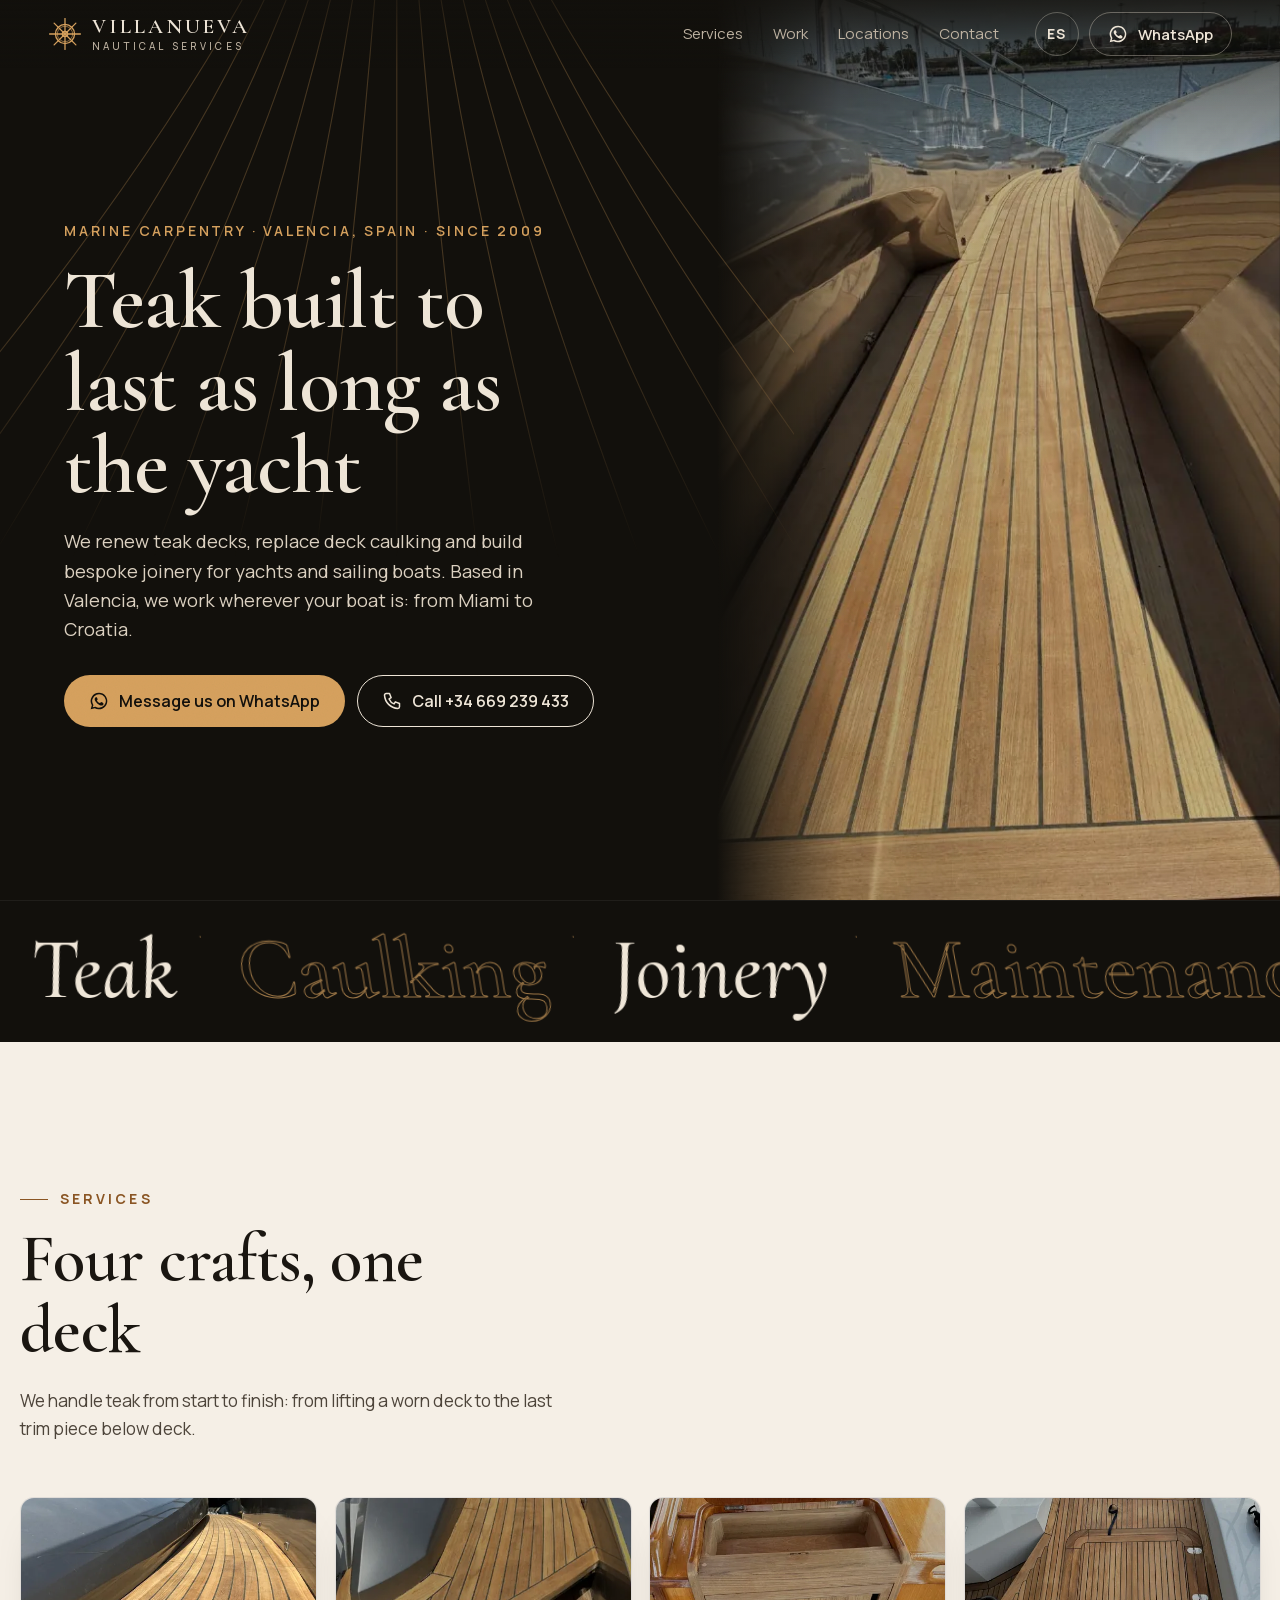
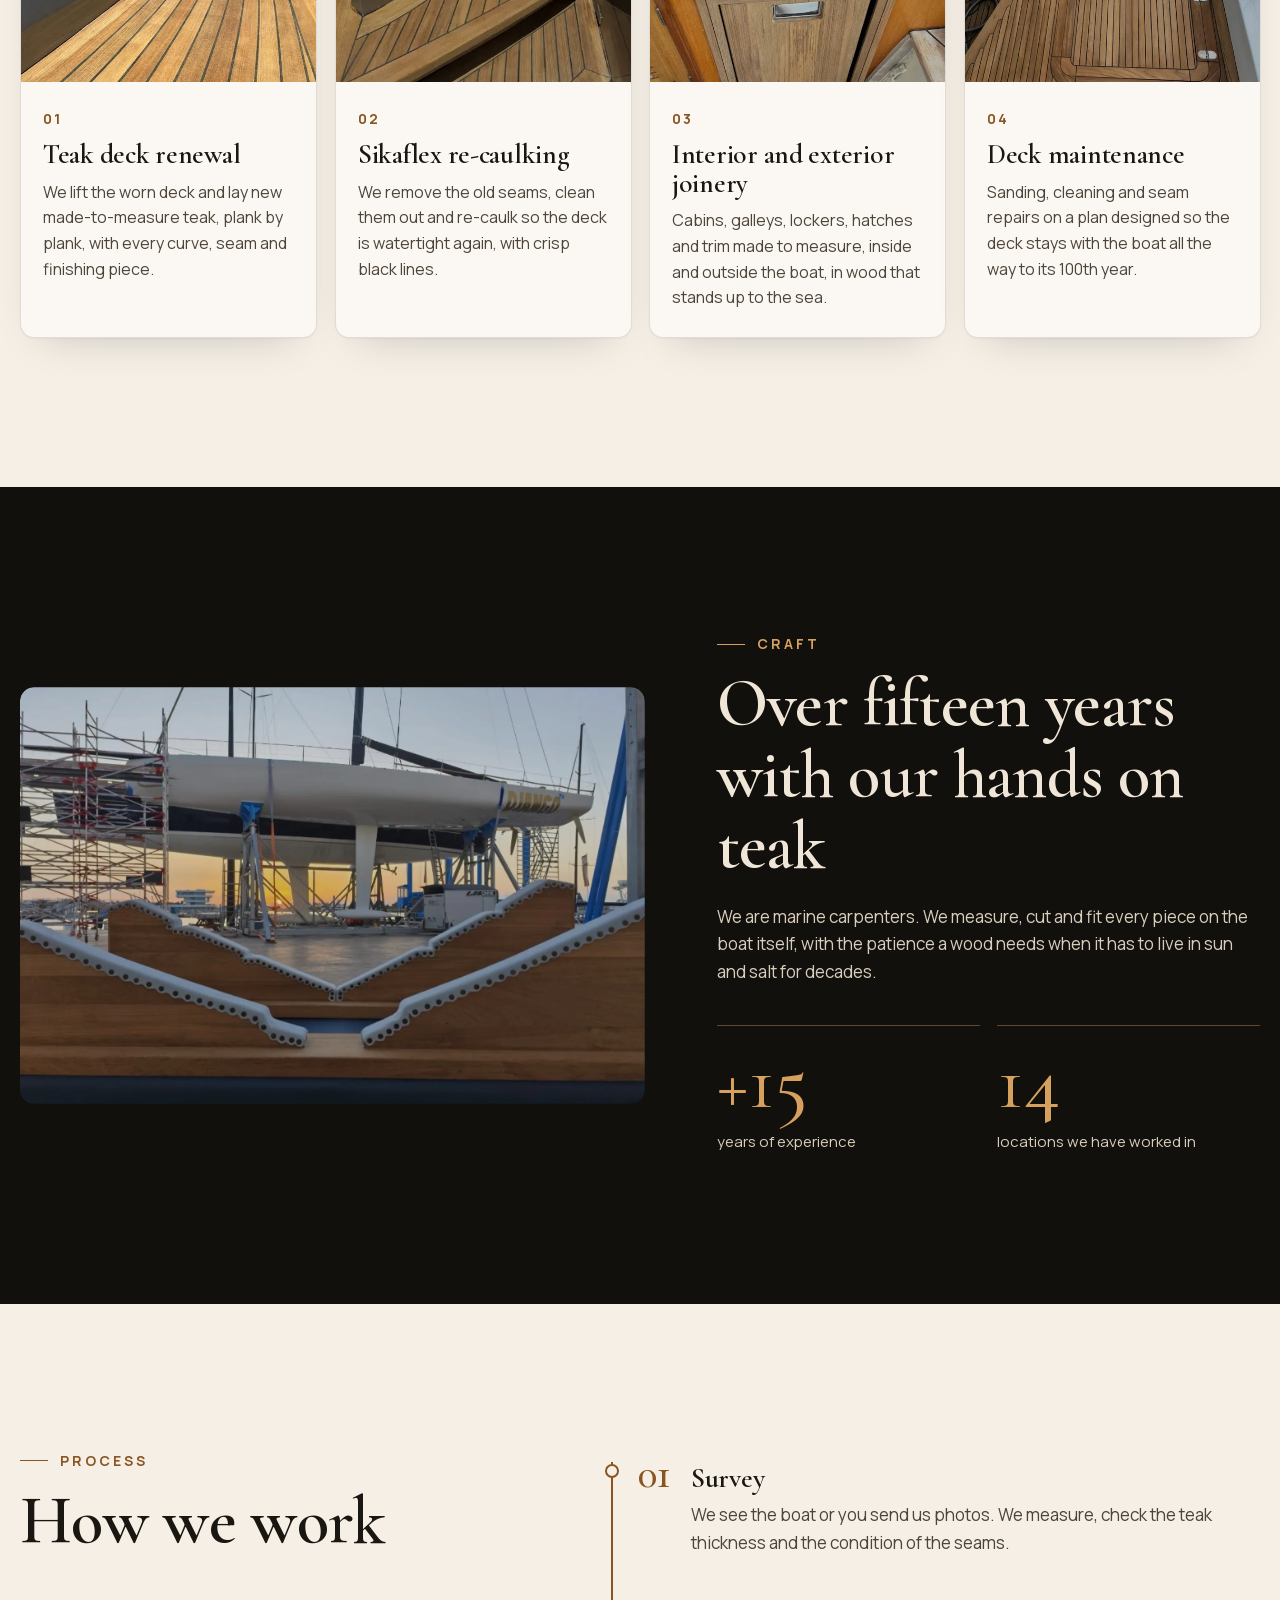
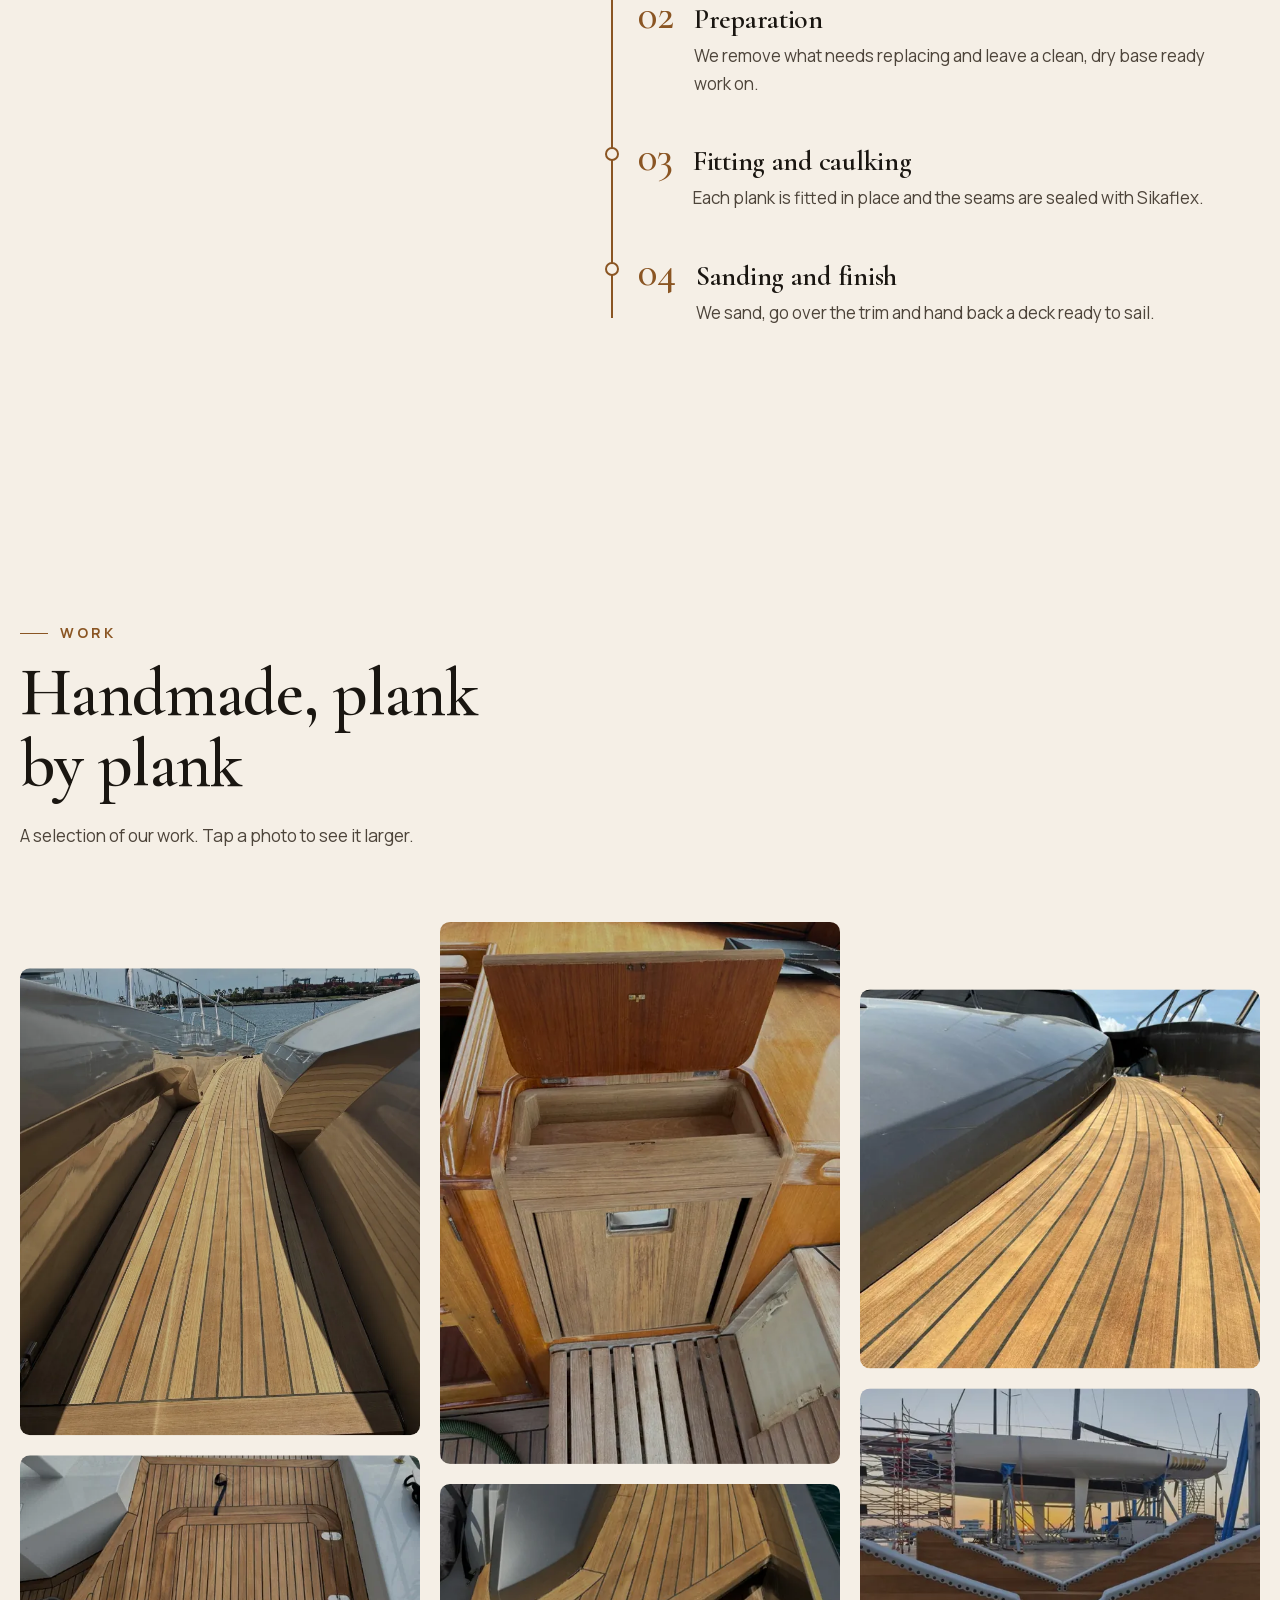
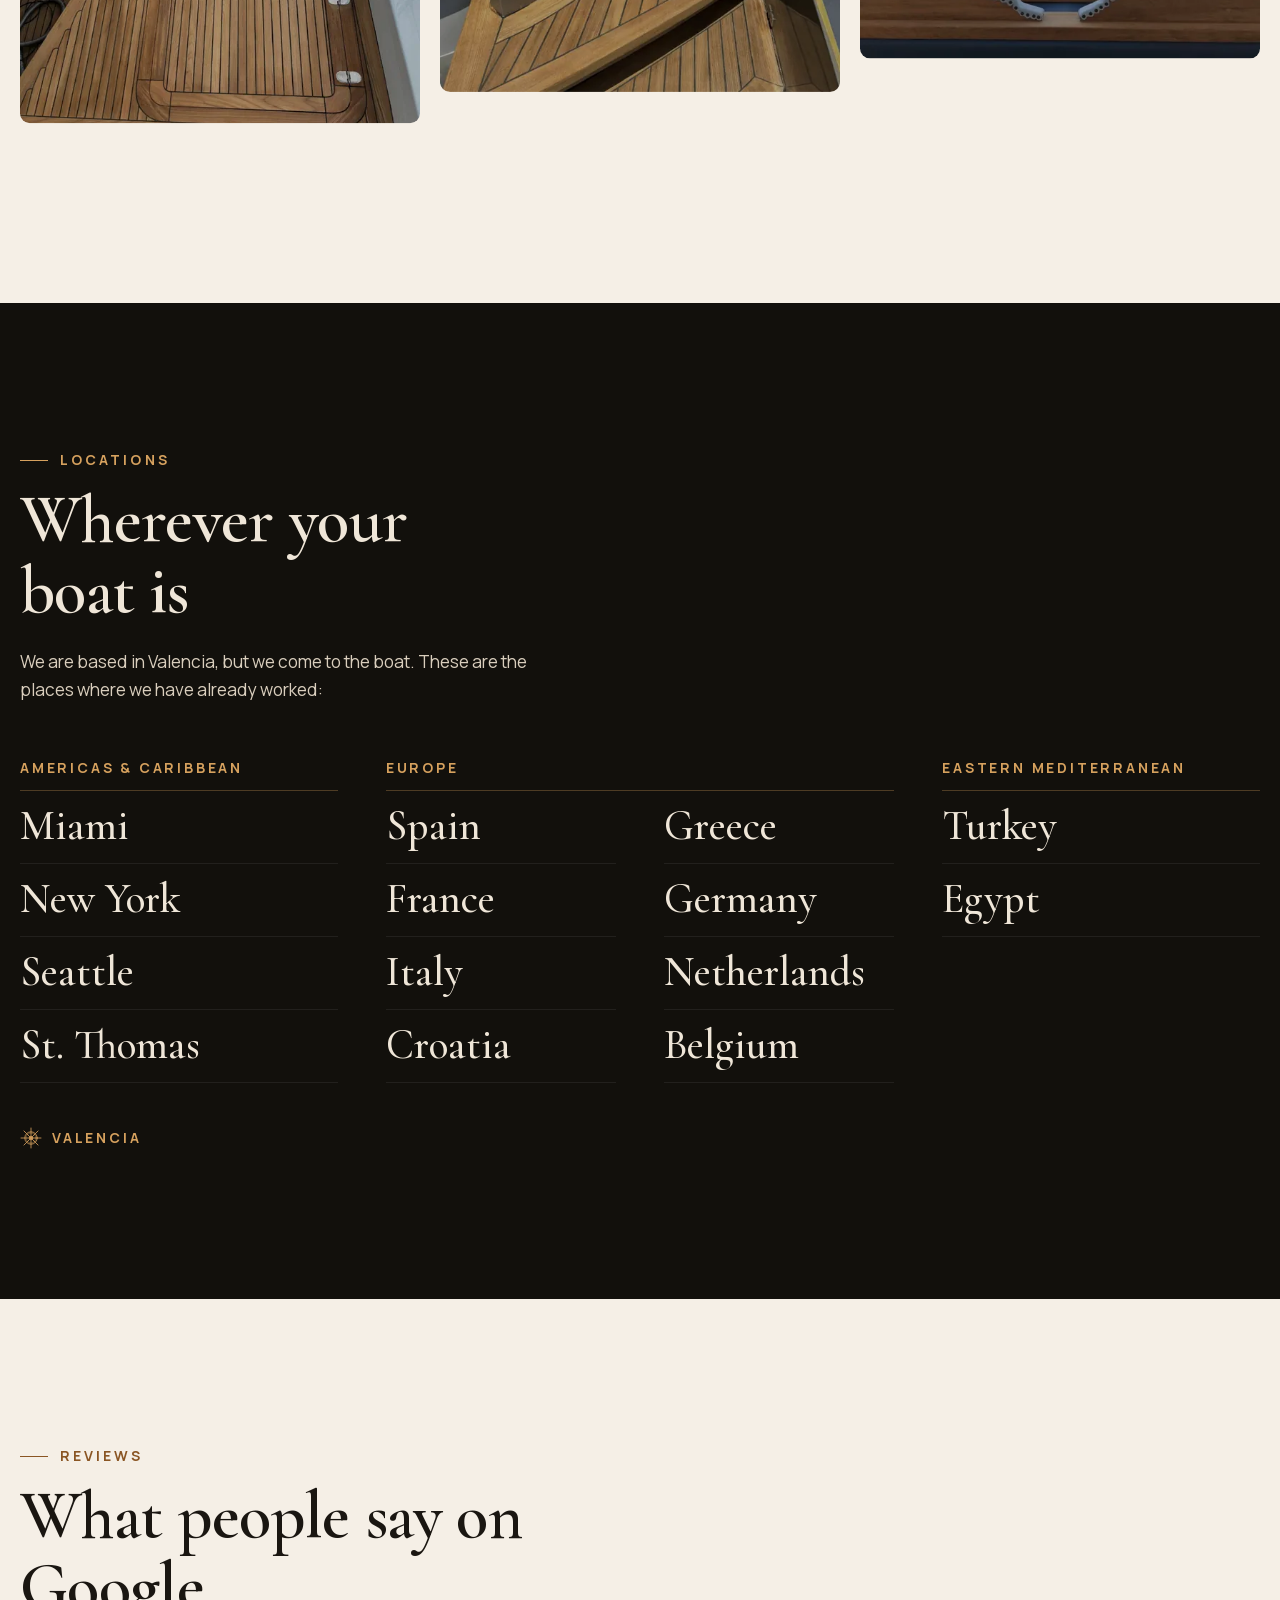
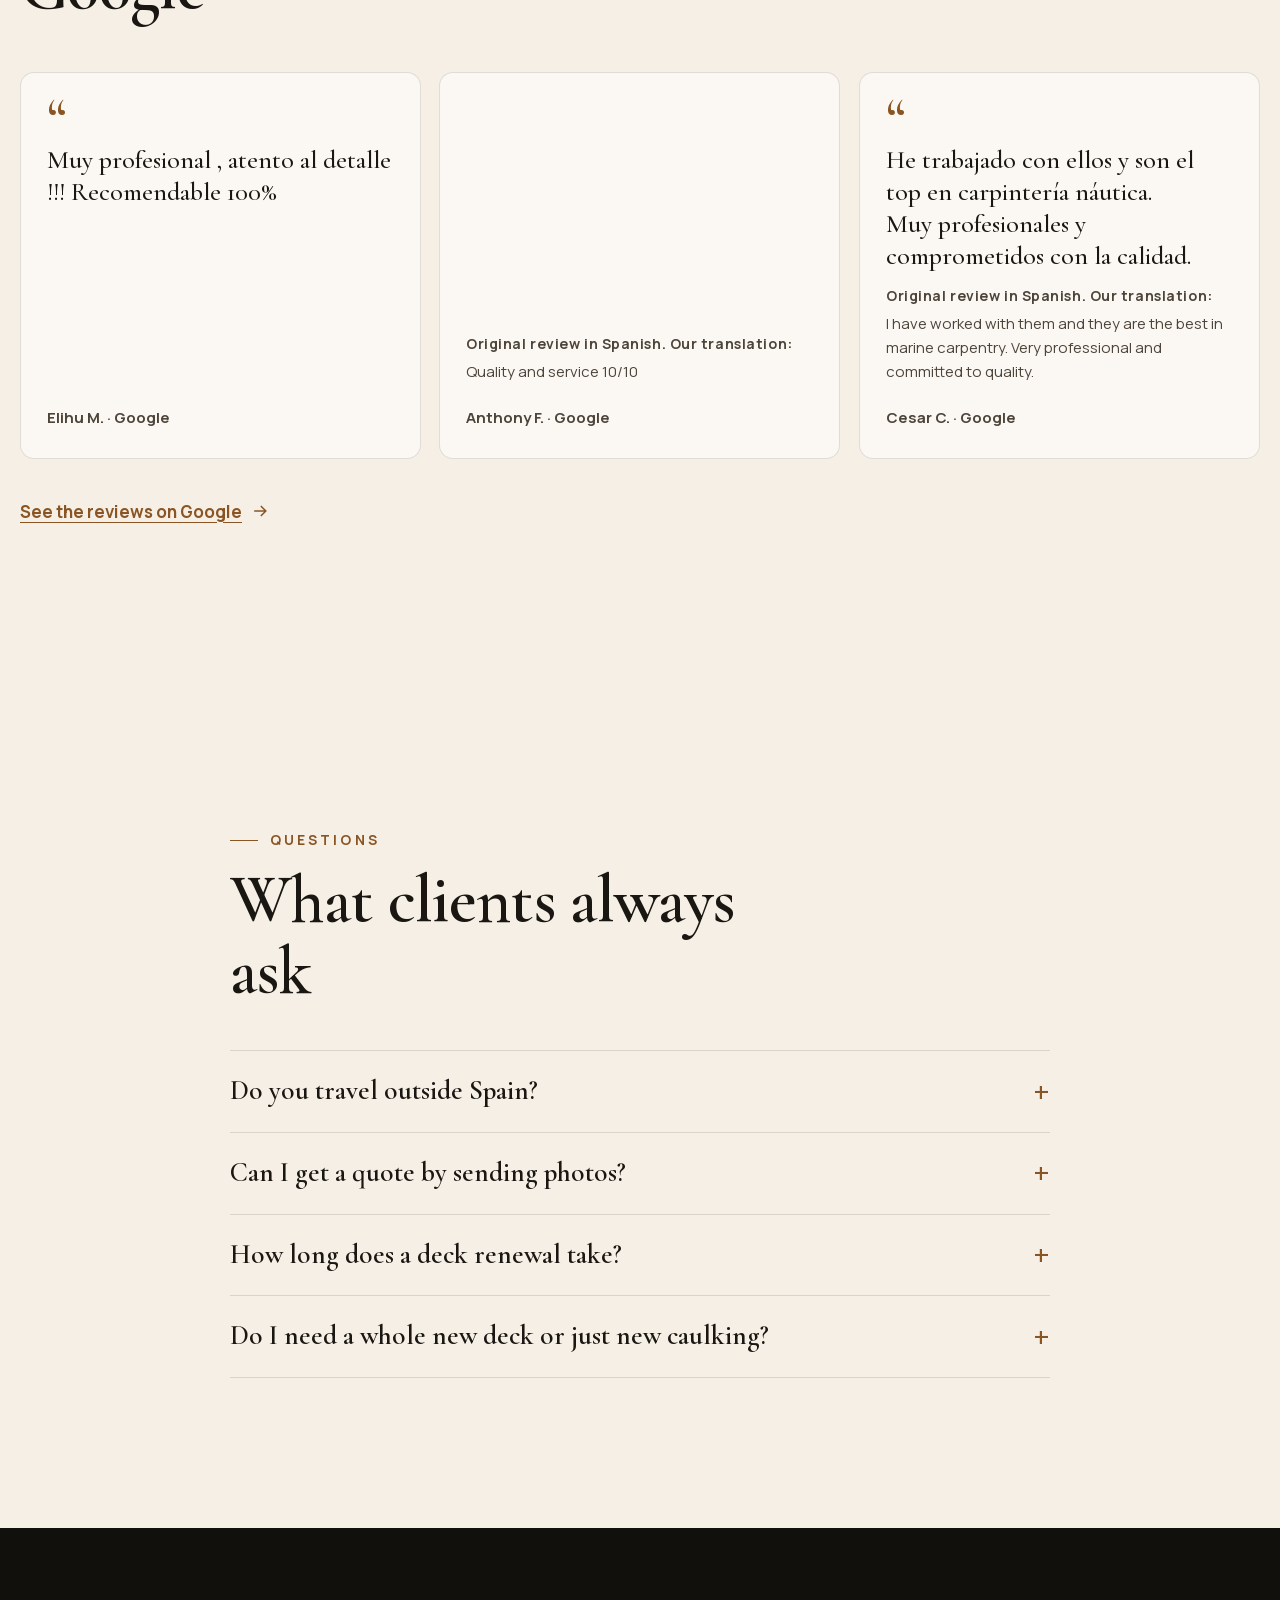
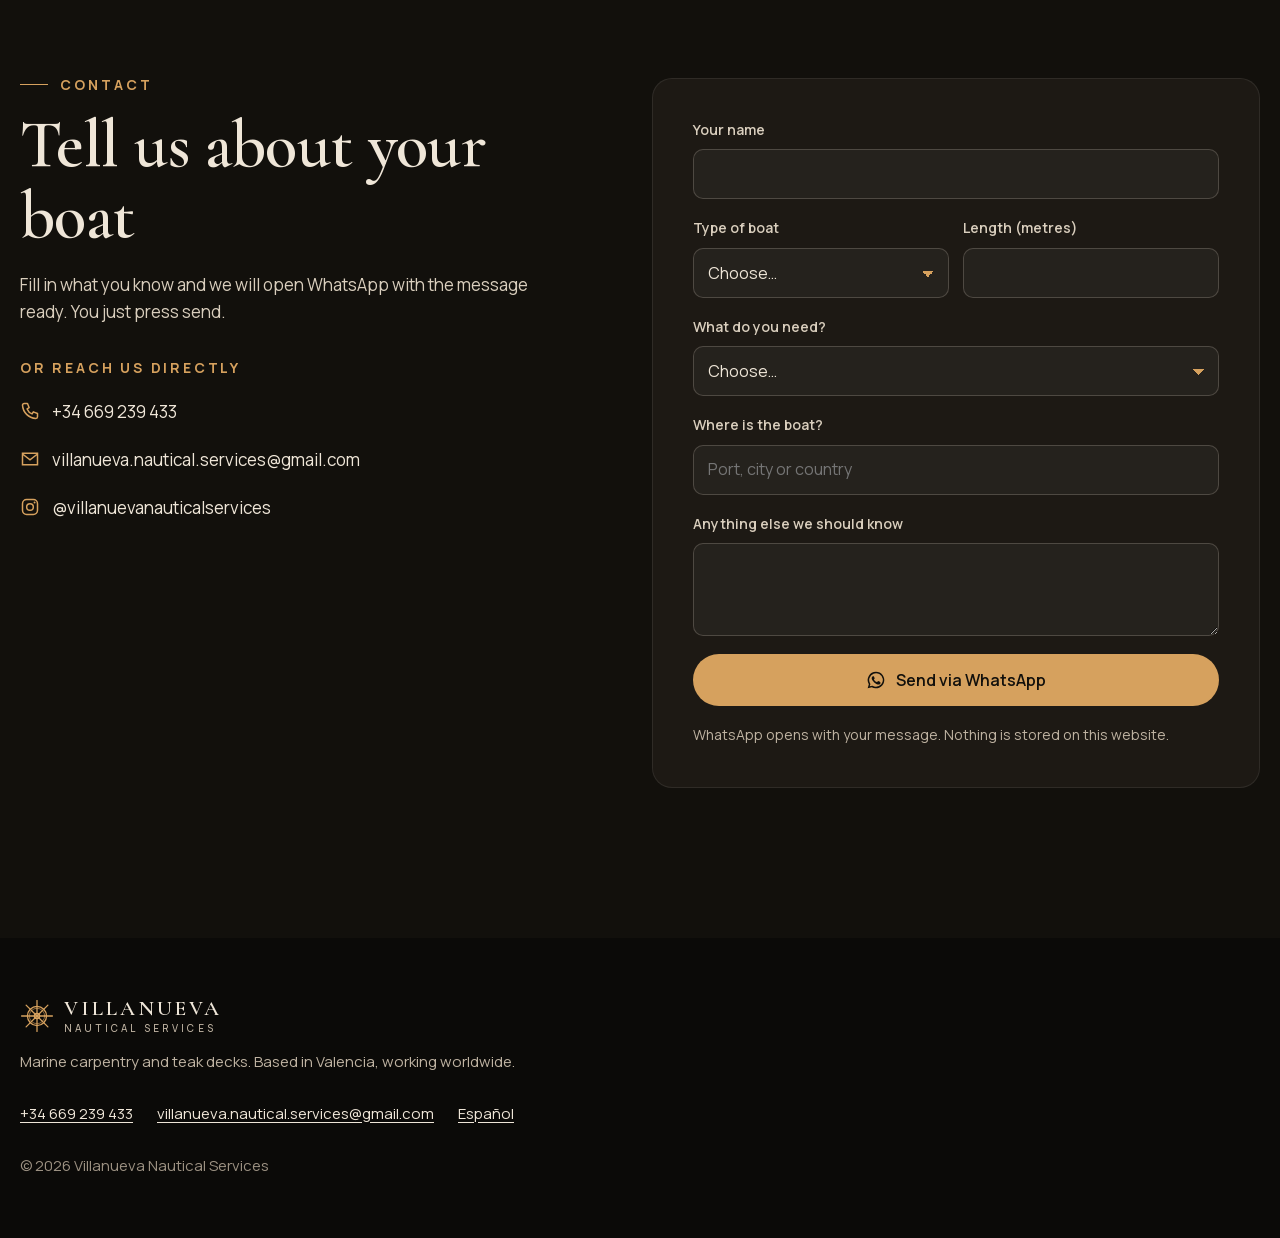
==== en/index.html @ 4fed46a7 "Web de Villanueva Nautical Services (ES/EN) Co-Authored-By: Claude Opus 5.5 <noreply@anthropic.com>" ====
<!doctype html>
<html lang="en">
<head>
<meta charset="utf-8">
<meta name="viewport" content="width=device-width, initial-scale=1">
<title>Villanueva Nautical Services · Teak decks and marine carpentry</title>
<meta name="description" content="Teak deck renewal, re-caulking and bespoke marine joinery. Based in Valencia, Spain, working wherever your yacht is.">
<meta name="theme-color" content="#12100c">
<link rel="canonical" href="https://nuriars2404-ops.github.io/villanueva-nautical/en/">
<link rel="alternate" hreflang="es" href="https://nuriars2404-ops.github.io/villanueva-nautical/es/">
<link rel="alternate" hreflang="en" href="https://nuriars2404-ops.github.io/villanueva-nautical/en/">
<link rel="alternate" hreflang="x-default" href="https://nuriars2404-ops.github.io/villanueva-nautical/">
<meta property="og:type" content="website">
<meta property="og:site_name" content="Villanueva Nautical Services">
<meta property="og:title" content="Villanueva Nautical Services · Teak decks and marine carpentry">
<meta property="og:description" content="Teak deck renewal, re-caulking and bespoke marine joinery. Based in Valencia, Spain, working wherever your yacht is.">
<meta property="og:url" content="https://nuriars2404-ops.github.io/villanueva-nautical/en/">
<meta property="og:locale" content="en_GB">
<meta property="og:image" content="https://nuriars2404-ops.github.io/villanueva-nautical/img/compartir.jpg">
<meta property="og:image:width" content="1200">
<meta property="og:image:height" content="630">
<meta property="og:image:alt" content="Made-to-measure wooden cradles for a racing yacht in a boatyard at sunset">
<meta name="twitter:card" content="summary_large_image">
<link rel="icon" href="../assets/favicon.svg" type="image/svg+xml">
<link rel="preload" href="../assets/fonts/Cormorant.woff2" as="font" type="font/woff2" crossorigin>
<link rel="preload" as="image" href="../img/proa-teca-560.webp" imagesrcset="../img/proa-teca-560.webp 560w, ../img/proa-teca-787.webp 787w" imagesizes="(min-width: 900px) 44vw, 100vw" fetchpriority="high">
<link rel="stylesheet" href="../assets/fonts.css?v=1">
<link rel="stylesheet" href="../assets/movimiento.css?v=1">
<link rel="stylesheet" href="../assets/site.css?v=1">
<script>document.documentElement.classList.add('js')</script>
<script type="application/ld+json">{"@context":"https://schema.org","@type":"LocalBusiness","name":"Villanueva Nautical Services","description":"Teak deck renewal, re-caulking and bespoke marine joinery. Based in Valencia, Spain, working wherever your yacht is.","url":"https://nuriars2404-ops.github.io/villanueva-nautical/en/","image":"https://nuriars2404-ops.github.io/villanueva-nautical/img/compartir.jpg","logo":"https://nuriars2404-ops.github.io/villanueva-nautical/img/logo.png","telephone":"+34669239433","email":"villanueva.nautical.services@gmail.com","foundingDate":"2009","address":{"@type":"PostalAddress","addressLocality":"Valencia","addressCountry":"ES"},"areaServed":["Miami","New York","Seattle","St. Thomas","Spain","France","Italy","Croatia","Greece","Germany","Netherlands","Belgium","Turkey","Egypt"],"sameAs":["https://www.instagram.com/villanuevanauticalservices/"]}</script>
</head>
<body>
<a class="saltar" href="#servicios">Services</a>
<header class="barra">
  <a href="#inicio" class="barra-marca" aria-label="Villanueva Nautical Services"><span class="marca"><svg class="timon" viewBox="0 0 64 64" aria-hidden="true"><g fill="none" stroke="currentColor" stroke-width="2.4" stroke-linecap="round"><circle cx="32" cy="32" r="18"/><circle cx="32" cy="32" r="14.5" stroke-width="1.2"/><line x1="32" y1="32" x2="61.0" y2="32.0"/><line x1="32" y1="32" x2="32.0" y2="61.0"/><line x1="32" y1="32" x2="3.0" y2="32.0"/><line x1="32" y1="32" x2="32.0" y2="3.0"/><line x1="32" y1="32" x2="52.5" y2="52.5"/><line x1="32" y1="32" x2="11.5" y2="52.5"/><line x1="32" y1="32" x2="52.5" y2="11.5"/><line x1="32" y1="32" x2="11.5" y2="11.5"/><circle cx="32" cy="32" r="5"/></g></svg><span class="marca-txt"><span class="m1">Villanueva</span><span class="m2">Nautical Services</span></span></span></a>
  <nav class="barra-nav" aria-label="Menu"><a href="#servicios">Services</a><a href="#trabajos">Work</a><a href="#destinos">Locations</a><a href="#contacto">Contact</a></nav>
  <div class="barra-acc">
    <a class="idioma" href="../es/" hreflang="es" lang="es" aria-label="Español">ES</a>
    <a class="btn btn-principal btn-barra" href="https://wa.me/34669239433?text=Hello%2C%20I%27m%20writing%20from%20the%20Villanueva%20Nautical%20Services%20website.%20I%27d%20like%20some%20information%20about%20" target="_blank" rel="noopener"><svg class="ico" viewBox="0 0 24 24" aria-hidden="true"><path fill="currentColor" d="M12 2a10 10 0 0 0-8.6 15.1L2 22l5-1.3A10 10 0 1 0 12 2Zm0 18.2a8.2 8.2 0 0 1-4.2-1.2l-.3-.2-3 .8.8-2.9-.2-.3A8.2 8.2 0 1 1 12 20.2Zm4.5-6.1c-.2-.1-1.5-.7-1.7-.8-.2-.1-.4-.1-.6.1l-.8 1c-.1.2-.3.2-.5.1a6.7 6.7 0 0 1-3.3-2.9c-.3-.4.2-.4.7-1.4.1-.2 0-.3 0-.5l-.8-1.8c-.2-.5-.4-.4-.6-.4h-.5a1 1 0 0 0-.7.3 3 3 0 0 0-.9 2.2 5.2 5.2 0 0 0 1.1 2.7 11.8 11.8 0 0 0 4.5 4c1.7.7 2.3.8 3.2.6.5-.1 1.5-.6 1.7-1.2.2-.6.2-1.1.2-1.2-.1-.1-.3-.2-.5-.3Z"/></svg><span>WhatsApp</span></a>
  </div>
</header>

<main>
<section class="hero" id="inicio">
  <div class="hero-foto"><picture><source type="image/webp" srcset="../img/proa-teca-560.webp 560w, ../img/proa-teca-787.webp 787w" sizes="(min-width: 900px) 44vw, 100vw"><img src="../img/proa-teca-787.jpg" srcset="../img/proa-teca-560.jpg 560w, ../img/proa-teca-787.jpg 787w" sizes="(min-width: 900px) 44vw, 100vw" width="787" height="919" alt="Side deck of a yacht with new teak decking and the harbour behind" loading="eager" fetchpriority="high"></picture></div>
  <svg class="juntas" viewBox="0 0 600 800" preserveAspectRatio="xMidYMax slice" aria-hidden="true"><g><path style="--k:7" d="M-365 820 C -120 520, 146 260, 258 -40"/><path style="--k:6" d="M-270 820 C -60 520, 168 260, 264 -40"/><path style="--k:5" d="M-175 820 C 0 520, 190 260, 270 -40"/><path style="--k:4" d="M-80 820 C 60 520, 212 260, 276 -40"/><path style="--k:3" d="M15 820 C 120 520, 234 260, 282 -40"/><path style="--k:2" d="M110 820 C 180 520, 256 260, 288 -40"/><path style="--k:1" d="M205 820 C 240 520, 278 260, 294 -40"/><path style="--k:0" d="M300 820 C 300 520, 300 260, 300 -40"/><path style="--k:1" d="M395 820 C 360 520, 322 260, 306 -40"/><path style="--k:2" d="M490 820 C 420 520, 344 260, 312 -40"/><path style="--k:3" d="M585 820 C 480 520, 366 260, 318 -40"/><path style="--k:4" d="M680 820 C 540 520, 388 260, 324 -40"/><path style="--k:5" d="M775 820 C 600 520, 410 260, 330 -40"/><path style="--k:6" d="M870 820 C 660 520, 432 260, 336 -40"/><path style="--k:7" d="M965 820 C 720 520, 454 260, 342 -40"/></g></svg>
  <div class="hero-txt">
    <p class="eyebrow">Marine carpentry · Valencia, Spain · Since 2009</p>
    <h1 class="titulo-hero">Teak built to last as long as the yacht</h1>
    <p class="hero-p">We renew teak decks, replace deck caulking and build bespoke joinery for yachts and sailing boats. Based in Valencia, we work wherever your boat is: from Miami to Croatia.</p>
    <div class="botones">
      <a class="btn btn-principal" href="https://wa.me/34669239433?text=Hello%2C%20I%27m%20writing%20from%20the%20Villanueva%20Nautical%20Services%20website.%20I%27d%20like%20some%20information%20about%20" target="_blank" rel="noopener"><svg class="ico" viewBox="0 0 24 24" aria-hidden="true"><path fill="currentColor" d="M12 2a10 10 0 0 0-8.6 15.1L2 22l5-1.3A10 10 0 1 0 12 2Zm0 18.2a8.2 8.2 0 0 1-4.2-1.2l-.3-.2-3 .8.8-2.9-.2-.3A8.2 8.2 0 1 1 12 20.2Zm4.5-6.1c-.2-.1-1.5-.7-1.7-.8-.2-.1-.4-.1-.6.1l-.8 1c-.1.2-.3.2-.5.1a6.7 6.7 0 0 1-3.3-2.9c-.3-.4.2-.4.7-1.4.1-.2 0-.3 0-.5l-.8-1.8c-.2-.5-.4-.4-.6-.4h-.5a1 1 0 0 0-.7.3 3 3 0 0 0-.9 2.2 5.2 5.2 0 0 0 1.1 2.7 11.8 11.8 0 0 0 4.5 4c1.7.7 2.3.8 3.2.6.5-.1 1.5-.6 1.7-1.2.2-.6.2-1.1.2-1.2-.1-.1-.3-.2-.5-.3Z"/></svg><span>Message us on WhatsApp</span></a>
      <a class="btn btn-sec" href="tel:+34669239433"><svg class="ico" viewBox="0 0 24 24" aria-hidden="true"><path fill="none" stroke="currentColor" stroke-width="1.8" stroke-linejoin="round" d="M5 3h4l2 5-2.5 1.5a11 11 0 0 0 6 6L16 13l5 2v4a2 2 0 0 1-2 2A17 17 0 0 1 3 5a2 2 0 0 1 2-2Z"/></svg><span>Call +34 669 239 433</span></a>
    </div>
  </div>
</section>

<div class="cinta" aria-hidden="true"><div class="pista"><span>Teak</span><i></i><span class=hueco>Caulking</span><i></i><span>Joinery</span><i></i><span class=hueco>Maintenance</span><i></i><span>Sikaflex</span><i></i><span class=hueco>Decks</span><i></i><span>Teak</span><i></i><span class=hueco>Caulking</span><i></i><span>Joinery</span><i></i><span class=hueco>Maintenance</span><i></i><span>Sikaflex</span><i></i><span class=hueco>Decks</span><i></i></div></div>

<section id="servicios" class="seccion">
  <div class="envoltura">
    <p class="kicker">Services</p>
    <h2>Four crafts, one deck</h2>
    <p class="intro">We handle teak from start to finish: from lifting a worn deck to the last trim piece below deck.</p>
    <div class="servicios">
      <article class="card servicio" style="--k:0">
        <picture><source type="image/webp" srcset="../img/cubierta-curva-560.webp 560w, ../img/cubierta-curva-776.webp 776w" sizes="(min-width: 900px) 24vw, (min-width: 600px) 45vw, 100vw"><img src="../img/cubierta-curva-776.jpg" srcset="../img/cubierta-curva-560.jpg 560w, ../img/cubierta-curva-776.jpg 776w" sizes="(min-width: 900px) 24vw, (min-width: 600px) 45vw, 100vw" width="776" height="736" alt="Curved teak deck with black seams next to a yacht superstructure" loading="lazy" decoding="async"></picture>
        <div class="servicio-txt"><span class="num">01</span><h3>Teak deck renewal</h3><p>We lift the worn deck and lay new made-to-measure teak, plank by plank, with every curve, seam and finishing piece.</p></div>
      </article>
      <article class="card servicio" style="--k:1">
        <picture><source type="image/webp" srcset="../img/cubierta-angulo-560.webp 560w, ../img/cubierta-angulo-787.webp 787w" sizes="(min-width: 900px) 24vw, (min-width: 600px) 45vw, 100vw"><img src="../img/cubierta-angulo-787.jpg" srcset="../img/cubierta-angulo-560.jpg 560w, ../img/cubierta-angulo-787.jpg 787w" sizes="(min-width: 900px) 24vw, (min-width: 600px) 45vw, 100vw" width="787" height="411" alt="Angled joint between two sections of teak deck" loading="lazy" decoding="async"></picture>
        <div class="servicio-txt"><span class="num">02</span><h3>Sikaflex re-caulking</h3><p>We remove the old seams, clean them out and re-caulk so the deck is watertight again, with crisp black lines.</p></div>
      </article>
      <article class="card servicio" style="--k:2">
        <picture><source type="image/webp" srcset="../img/cofre-interior-560.webp 560w, ../img/cofre-interior-737.webp 737w" sizes="(min-width: 900px) 24vw, (min-width: 600px) 45vw, 100vw"><img src="../img/cofre-interior-737.jpg" srcset="../img/cofre-interior-560.jpg 560w, ../img/cofre-interior-737.jpg 737w" sizes="(min-width: 900px) 24vw, (min-width: 600px) 45vw, 100vw" width="737" height="998" alt="Interior teak locker with open lid and slatted door" loading="lazy" decoding="async"></picture>
        <div class="servicio-txt"><span class="num">03</span><h3>Interior and exterior joinery</h3><p>Cabins, galleys, lockers, hatches and trim made to measure, inside and outside the boat, in wood that stands up to the sea.</p></div>
      </article>
      <article class="card servicio" style="--k:3">
        <picture><source type="image/webp" srcset="../img/tapa-cubierta-560.webp 560w, ../img/tapa-cubierta-889.webp 889w" sizes="(min-width: 900px) 24vw, (min-width: 600px) 45vw, 100vw"><img src="../img/tapa-cubierta-889.jpg" srcset="../img/tapa-cubierta-560.jpg 560w, ../img/tapa-cubierta-889.jpg 889w" sizes="(min-width: 900px) 24vw, (min-width: 600px) 45vw, 100vw" width="889" height="596" alt="Hatch in a teak deck with a curved frame and steel hinges" loading="lazy" decoding="async"></picture>
        <div class="servicio-txt"><span class="num">04</span><h3>Deck maintenance</h3><p>Sanding, cleaning and seam repairs on a plan designed so the deck stays with the boat all the way to its 100th year.</p></div>
      </article>
    </div>
  </div>
</section>

<section id="oficio" class="seccion oscuro">
  <div class="envoltura oficio">
    <figure class="destapa" data-prog><picture><source type="image/webp" srcset="../img/cunas-varada-560.webp 560w, ../img/cunas-varada-1519.webp 1519w" sizes="(min-width: 900px) 55vw, 100vw"><img src="../img/cunas-varada-1519.jpg" srcset="../img/cunas-varada-560.jpg 560w, ../img/cunas-varada-1519.jpg 1519w" sizes="(min-width: 900px) 55vw, 100vw" width="1519" height="1024" alt="Made-to-measure wooden cradles for a racing yacht in a boatyard at sunset" loading="lazy" decoding="async"></picture></figure>
    <div class="oficio-txt">
      <p class="kicker">Craft</p>
      <h2>Over fifteen years with our hands on teak</h2>
      <p>We are marine carpenters. We measure, cut and fit every piece on the boat itself, with the patience a wood needs when it has to live in sun and salt for decades.</p>
      <div class="stats">
        <div class="stat"><span class="n">+15</span><span class="t">years of experience</span></div>
        <div class="stat"><span class="n">14</span><span class="t">locations we have worked in</span></div>
      </div>
    </div>
  </div>
</section>

<section id="proceso" class="seccion">
  <div class="envoltura proceso">
    <div class="proceso-cab">
      <p class="kicker">Process</p>
      <h2>How we work</h2>
    </div>
    <ol class="pasos"><span class="linea" data-prog aria-hidden="true"></span><li class="step"><span class="paso-n">01</span><div><h3>Survey</h3><p>We see the boat or you send us photos. We measure, check the teak thickness and the condition of the seams.</p></div></li><li class="step"><span class="paso-n">02</span><div><h3>Preparation</h3><p>We remove what needs replacing and leave a clean, dry base ready to work on.</p></div></li><li class="step"><span class="paso-n">03</span><div><h3>Fitting and caulking</h3><p>Each plank is fitted in place and the seams are sealed with Sikaflex.</p></div></li><li class="step"><span class="paso-n">04</span><div><h3>Sanding and finish</h3><p>We sand, go over the trim and hand back a deck ready to sail.</p></div></li></ol>
  </div>
</section>

<section id="trabajos" class="seccion">
  <div class="envoltura">
    <p class="kicker">Work</p>
    <h2>Handmade, plank by plank</h2>
    <p class="intro">A selection of our work. Tap a photo to see it larger.</p>
    <div class="galeria"><div class="col" style="--f:-.06"><button class="g-item" type="button" data-full="../img/proa-teca-787.jpg" data-alt="Side deck of a yacht with new teak decking and the harbour behind" aria-label="View larger photo: Side deck of a yacht with new teak decking and the harbour behind"><picture><source type="image/webp" srcset="../img/proa-teca-560.webp 560w, ../img/proa-teca-787.webp 787w" sizes="(min-width: 900px) 30vw, 50vw"><img src="../img/proa-teca-787.jpg" srcset="../img/proa-teca-560.jpg 560w, ../img/proa-teca-787.jpg 787w" sizes="(min-width: 900px) 30vw, 50vw" width="787" height="919" alt="Side deck of a yacht with new teak decking and the harbour behind" loading="lazy" decoding="async"></picture></button><button class="g-item" type="button" data-full="../img/tapa-cubierta-889.jpg" data-alt="Hatch in a teak deck with a curved frame and steel hinges" aria-label="View larger photo: Hatch in a teak deck with a curved frame and steel hinges"><picture><source type="image/webp" srcset="../img/tapa-cubierta-560.webp 560w, ../img/tapa-cubierta-889.webp 889w" sizes="(min-width: 900px) 30vw, 50vw"><img src="../img/tapa-cubierta-889.jpg" srcset="../img/tapa-cubierta-560.jpg 560w, ../img/tapa-cubierta-889.jpg 889w" sizes="(min-width: 900px) 30vw, 50vw" width="889" height="596" alt="Hatch in a teak deck with a curved frame and steel hinges" loading="lazy" decoding="async"></picture></button></div><div class="col" style="--f:.05"><button class="g-item" type="button" data-full="../img/cofre-interior-737.jpg" data-alt="Interior teak locker with open lid and slatted door" aria-label="View larger photo: Interior teak locker with open lid and slatted door"><picture><source type="image/webp" srcset="../img/cofre-interior-560.webp 560w, ../img/cofre-interior-737.webp 737w" sizes="(min-width: 900px) 30vw, 50vw"><img src="../img/cofre-interior-737.jpg" srcset="../img/cofre-interior-560.jpg 560w, ../img/cofre-interior-737.jpg 737w" sizes="(min-width: 900px) 30vw, 50vw" width="737" height="998" alt="Interior teak locker with open lid and slatted door" loading="lazy" decoding="async"></picture></button><button class="g-item" type="button" data-full="../img/cubierta-angulo-787.jpg" data-alt="Angled joint between two sections of teak deck" aria-label="View larger photo: Angled joint between two sections of teak deck"><picture><source type="image/webp" srcset="../img/cubierta-angulo-560.webp 560w, ../img/cubierta-angulo-787.webp 787w" sizes="(min-width: 900px) 30vw, 50vw"><img src="../img/cubierta-angulo-787.jpg" srcset="../img/cubierta-angulo-560.jpg 560w, ../img/cubierta-angulo-787.jpg 787w" sizes="(min-width: 900px) 30vw, 50vw" width="787" height="411" alt="Angled joint between two sections of teak deck" loading="lazy" decoding="async"></picture></button></div><div class="col" style="--f:-.11"><button class="g-item" type="button" data-full="../img/cubierta-curva-776.jpg" data-alt="Curved teak deck with black seams next to a yacht superstructure" aria-label="View larger photo: Curved teak deck with black seams next to a yacht superstructure"><picture><source type="image/webp" srcset="../img/cubierta-curva-560.webp 560w, ../img/cubierta-curva-776.webp 776w" sizes="(min-width: 900px) 30vw, 50vw"><img src="../img/cubierta-curva-776.jpg" srcset="../img/cubierta-curva-560.jpg 560w, ../img/cubierta-curva-776.jpg 776w" sizes="(min-width: 900px) 30vw, 50vw" width="776" height="736" alt="Curved teak deck with black seams next to a yacht superstructure" loading="lazy" decoding="async"></picture></button><button class="g-item" type="button" data-full="../img/cunas-varada-1519.jpg" data-alt="Wooden cradles for a racing yacht in a boatyard" aria-label="View larger photo: Wooden cradles for a racing yacht in a boatyard"><picture><source type="image/webp" srcset="../img/cunas-varada-560.webp 560w, ../img/cunas-varada-1519.webp 1519w" sizes="(min-width: 900px) 30vw, 50vw"><img src="../img/cunas-varada-1519.jpg" srcset="../img/cunas-varada-560.jpg 560w, ../img/cunas-varada-1519.jpg 1519w" sizes="(min-width: 900px) 30vw, 50vw" width="1519" height="1024" alt="Wooden cradles for a racing yacht in a boatyard" loading="lazy" decoding="async"></picture></button></div></div>
  </div>
</section>

<section id="destinos" class="seccion oscuro">
  <div class="envoltura">
    <p class="kicker">Locations</p>
    <h2><span class="shiny">Wherever your boat is</span></h2>
    <p class="intro">We are based in Valencia, but we come to the boat. These are the places where we have already worked:</p>
    <div class="regiones"><div class="region"><h3>Americas & Caribbean</h3><ul><li data-entra>Miami</li><li data-entra>New York</li><li data-entra>Seattle</li><li data-entra>St. Thomas</li></ul></div><div class="region"><h3>Europe</h3><ul><li data-entra>Spain</li><li data-entra>France</li><li data-entra>Italy</li><li data-entra>Croatia</li><li data-entra>Greece</li><li data-entra>Germany</li><li data-entra>Netherlands</li><li data-entra>Belgium</li></ul></div><div class="region"><h3>Eastern Mediterranean</h3><ul><li data-entra>Turkey</li><li data-entra>Egypt</li></ul></div></div>
    <p class="base"><svg class="timon-peq" viewBox="0 0 64 64" aria-hidden="true"><g fill="none" stroke="currentColor" stroke-width="2.4" stroke-linecap="round"><circle cx="32" cy="32" r="18"/><circle cx="32" cy="32" r="14.5" stroke-width="1.2"/><line x1="32" y1="32" x2="61.0" y2="32.0"/><line x1="32" y1="32" x2="32.0" y2="61.0"/><line x1="32" y1="32" x2="3.0" y2="32.0"/><line x1="32" y1="32" x2="32.0" y2="3.0"/><line x1="32" y1="32" x2="52.5" y2="52.5"/><line x1="32" y1="32" x2="11.5" y2="52.5"/><line x1="32" y1="32" x2="52.5" y2="11.5"/><line x1="32" y1="32" x2="11.5" y2="11.5"/><circle cx="32" cy="32" r="5"/></g></svg> Valencia</p>
  </div>
</section>

<section id="resenas" class="seccion">
  <div class="envoltura">
    <p class="kicker">Reviews</p>
    <h2>What people say on Google</h2>
    <div class="resenas"><figure class="resena card"><blockquote lang="es"><p>Muy profesional , atento al detalle !!! Recomendable 100%</p></blockquote><p class="trad"><span>Original review in Spanish. Our translation:</span> Very professional, great attention to detail!!! 100% recommended</p><figcaption>Elihu M. · Google</figcaption></figure><figure class="resena card"><blockquote lang="es"><p>Calidad y servicio 10/10</p></blockquote><p class="trad"><span>Original review in Spanish. Our translation:</span> Quality and service 10/10</p><figcaption>Anthony F. · Google</figcaption></figure><figure class="resena card"><blockquote lang="es"><p>He trabajado con ellos y son el top en carpintería náutica.<br>Muy profesionales y comprometidos con la calidad.</p></blockquote><p class="trad"><span>Original review in Spanish. Our translation:</span> I have worked with them and they are the best in marine carpentry. Very professional and committed to quality.</p><figcaption>Cesar C. · Google</figcaption></figure></div>
    <a class="enlace" href="https://www.google.com/maps/search/?api=1&query=Villanueva+Nautical+Services+Valencia" target="_blank" rel="noopener">See the reviews on Google <svg class="ico" viewBox="0 0 24 24" aria-hidden="true"><path fill="none" stroke="currentColor" stroke-width="1.8" d="M5 12h14M13 6l6 6-6 6"/></svg></a>
  </div>
</section>

<section id="preguntas" class="seccion">
  <div class="envoltura estrecha">
    <p class="kicker">Questions</p>
    <h2>What clients always ask</h2>
    <div class="faq"><details><summary>Do you travel outside Spain?</summary><p>Yes. We have worked in Miami, New York, Seattle and St. Thomas, and in France, Italy, Croatia, Greece, Germany, the Netherlands, Belgium, Turkey and Egypt. Tell us where the boat is and we will organise it.</p></details><details><summary>Can I get a quote by sending photos?</summary><p>Yes. Send us photos of the deck or the area you want fixed on WhatsApp, along with the boat's length and port, and we will give you a first assessment. The final quote is confirmed once we see the boat.</p></details><details><summary>How long does a deck renewal take?</summary><p>It depends on the square metres of teak, its condition and whether the whole deck or only the seams are replaced. We give you a firm timeline together with the quote.</p></details><details><summary>Do I need a whole new deck or just new caulking?</summary><p>If the teak still has enough thickness, renewing the seams and sanding is often enough. We check it during the survey and tell you what is worth doing.</p></details></div>
  </div>
</section>

<section id="contacto" class="seccion oscuro">
  <div class="envoltura contacto">
    <div class="contacto-cab">
      <p class="kicker">Contact</p>
      <h2>Tell us about your boat</h2>
      <p>Fill in what you know and we will open WhatsApp with the message ready. You just press send.</p>
      <p class="directo-t">Or reach us directly</p>
      <ul class="directo">
        <li><a href="tel:+34669239433"><svg class="ico" viewBox="0 0 24 24" aria-hidden="true"><path fill="none" stroke="currentColor" stroke-width="1.8" stroke-linejoin="round" d="M5 3h4l2 5-2.5 1.5a11 11 0 0 0 6 6L16 13l5 2v4a2 2 0 0 1-2 2A17 17 0 0 1 3 5a2 2 0 0 1 2-2Z"/></svg><span>+34 669 239 433</span></a></li>
        <li><a href="mailto:villanueva.nautical.services@gmail.com"><svg class="ico" viewBox="0 0 24 24" aria-hidden="true"><path fill="none" stroke="currentColor" stroke-width="1.8" d="M3 5h18v14H3z M3 6l9 7 9-7"/></svg><span>villanueva.nautical.services@gmail.com</span></a></li>
        <li><a href="https://www.instagram.com/villanuevanauticalservices/" target="_blank" rel="noopener"><svg class="ico" viewBox="0 0 24 24" aria-hidden="true"><rect x="3" y="3" width="18" height="18" rx="5" fill="none" stroke="currentColor" stroke-width="1.8"/><circle cx="12" cy="12" r="4" fill="none" stroke="currentColor" stroke-width="1.8"/><circle cx="17.5" cy="6.5" r="1.2" fill="currentColor"/></svg><span>@villanuevanauticalservices</span></a></li>
      </ul>
    </div>
    <form class="form-barco" action="https://wa.me/34669239433" method="get" target="_blank" data-msg='{&quot;m_hola&quot;: &quot;Hello, I&#x27;m writing from the Villanueva Nautical Services website.&quot;, &quot;m_nombre&quot;: &quot;Name&quot;, &quot;m_barco&quot;: &quot;Boat&quot;, &quot;m_trabajo&quot;: &quot;Job&quot;, &quot;m_donde&quot;: &quot;Location&quot;, &quot;m_detalles&quot;: &quot;Details&quot;, &quot;m_eslora&quot;: &quot;m&quot;}' data-wa="34669239433">
      <div class="campo"><label for="f-nombre">Your name</label><input id="f-nombre" autocomplete="name"></div>
      <div class="fila">
        <div class="campo"><label for="f-barco">Type of boat</label><select id="f-barco"><option value="">Choose…</option><option>Sailing yacht</option><option>Motor yacht</option><option>Classic boat</option><option>Other</option></select></div>
        <div class="campo"><label for="f-eslora">Length (metres)</label><input id="f-eslora" type="number" inputmode="decimal" min="3" max="120" step="0.1"></div>
      </div>
      <div class="campo"><label for="f-trabajo">What do you need?</label><select id="f-trabajo"><option value="">Choose…</option><option>Teak deck renewal</option><option>Sikaflex re-caulking</option><option>Interior or exterior joinery</option><option>Deck maintenance</option><option>Something else</option></select></div>
      <div class="campo"><label for="f-donde">Where is the boat?</label><input id="f-donde" placeholder="Port, city or country"></div>
      <div class="campo"><label for="f-detalles">Anything else we should know</label><textarea id="f-detalles" name="text" rows="3"></textarea></div>
      <noscript><p class="nota">Write your message and press send: WhatsApp will open.</p></noscript>
      <button class="btn btn-principal btn-ancho" type="submit"><svg class="ico" viewBox="0 0 24 24" aria-hidden="true"><path fill="currentColor" d="M12 2a10 10 0 0 0-8.6 15.1L2 22l5-1.3A10 10 0 1 0 12 2Zm0 18.2a8.2 8.2 0 0 1-4.2-1.2l-.3-.2-3 .8.8-2.9-.2-.3A8.2 8.2 0 1 1 12 20.2Zm4.5-6.1c-.2-.1-1.5-.7-1.7-.8-.2-.1-.4-.1-.6.1l-.8 1c-.1.2-.3.2-.5.1a6.7 6.7 0 0 1-3.3-2.9c-.3-.4.2-.4.7-1.4.1-.2 0-.3 0-.5l-.8-1.8c-.2-.5-.4-.4-.6-.4h-.5a1 1 0 0 0-.7.3 3 3 0 0 0-.9 2.2 5.2 5.2 0 0 0 1.1 2.7 11.8 11.8 0 0 0 4.5 4c1.7.7 2.3.8 3.2.6.5-.1 1.5-.6 1.7-1.2.2-.6.2-1.1.2-1.2-.1-.1-.3-.2-.5-.3Z"/></svg><span>Send via WhatsApp</span></button>
      <p class="nota">WhatsApp opens with your message. Nothing is stored on this website.</p>
    </form>
  </div>
</section>
</main>

<footer class="pie">
  <div class="envoltura pie-in">
    <span class="marca"><svg class="timon" viewBox="0 0 64 64" aria-hidden="true"><g fill="none" stroke="currentColor" stroke-width="2.4" stroke-linecap="round"><circle cx="32" cy="32" r="18"/><circle cx="32" cy="32" r="14.5" stroke-width="1.2"/><line x1="32" y1="32" x2="61.0" y2="32.0"/><line x1="32" y1="32" x2="32.0" y2="61.0"/><line x1="32" y1="32" x2="3.0" y2="32.0"/><line x1="32" y1="32" x2="32.0" y2="3.0"/><line x1="32" y1="32" x2="52.5" y2="52.5"/><line x1="32" y1="32" x2="11.5" y2="52.5"/><line x1="32" y1="32" x2="52.5" y2="11.5"/><line x1="32" y1="32" x2="11.5" y2="11.5"/><circle cx="32" cy="32" r="5"/></g></svg><span class="marca-txt"><span class="m1">Villanueva</span><span class="m2">Nautical Services</span></span></span>
    <p>Marine carpentry and teak decks. Based in Valencia, working worldwide.</p>
    <p class="pie-links"><a href="tel:+34669239433">+34 669 239 433</a><a href="mailto:villanueva.nautical.services@gmail.com">villanueva.nautical.services@gmail.com</a><a href="../es/" lang="es">Español</a></p>
    <p class="pie-c">© 2026 Villanueva Nautical Services</p>
  </div>
</footer>

<div class="barra-movil">
  <a class="btn btn-principal" href="https://wa.me/34669239433?text=Hello%2C%20I%27m%20writing%20from%20the%20Villanueva%20Nautical%20Services%20website.%20I%27d%20like%20some%20information%20about%20" target="_blank" rel="noopener"><svg class="ico" viewBox="0 0 24 24" aria-hidden="true"><path fill="currentColor" d="M12 2a10 10 0 0 0-8.6 15.1L2 22l5-1.3A10 10 0 1 0 12 2Zm0 18.2a8.2 8.2 0 0 1-4.2-1.2l-.3-.2-3 .8.8-2.9-.2-.3A8.2 8.2 0 1 1 12 20.2Zm4.5-6.1c-.2-.1-1.5-.7-1.7-.8-.2-.1-.4-.1-.6.1l-.8 1c-.1.2-.3.2-.5.1a6.7 6.7 0 0 1-3.3-2.9c-.3-.4.2-.4.7-1.4.1-.2 0-.3 0-.5l-.8-1.8c-.2-.5-.4-.4-.6-.4h-.5a1 1 0 0 0-.7.3 3 3 0 0 0-.9 2.2 5.2 5.2 0 0 0 1.1 2.7 11.8 11.8 0 0 0 4.5 4c1.7.7 2.3.8 3.2.6.5-.1 1.5-.6 1.7-1.2.2-.6.2-1.1.2-1.2-.1-.1-.3-.2-.5-.3Z"/></svg><span>WhatsApp</span></a>
  <a class="btn btn-sec" href="tel:+34669239433"><svg class="ico" viewBox="0 0 24 24" aria-hidden="true"><path fill="none" stroke="currentColor" stroke-width="1.8" stroke-linejoin="round" d="M5 3h4l2 5-2.5 1.5a11 11 0 0 0 6 6L16 13l5 2v4a2 2 0 0 1-2 2A17 17 0 0 1 3 5a2 2 0 0 1 2-2Z"/></svg><span>Call</span></a>
</div>

<dialog class="visor" id="visor"><button type="button" class="visor-cerrar" aria-label="Close">×</button></dialog>

<script src="../assets/movimiento.js?v=1"></script>
<script src="../assets/site.js?v=1"></script>
</body>
</html>
---- assets/fonts.css ----
@font-face{font-family:'Cormorant Garamond';font-style:normal;font-weight:500 600;font-display:swap;src:url(fonts/Cormorant.woff2) format('woff2');unicode-range:U+0000-00FF, U+0131, U+0152-0153, U+02BB-02BC, U+02C6, U+02DA, U+02DC, U+0304, U+0308, U+0329, U+2000-206F, U+20AC, U+2122, U+2191, U+2193, U+2212, U+2215, U+FEFF, U+FFFD}
@font-face{font-family:'Cormorant Garamond';font-style:italic;font-weight:500;font-display:swap;src:url(fonts/Cormorant-italic.woff2) format('woff2');unicode-range:U+0000-00FF, U+0131, U+0152-0153, U+02BB-02BC, U+02C6, U+02DA, U+02DC, U+0304, U+0308, U+0329, U+2000-206F, U+20AC, U+2122, U+2191, U+2193, U+2212, U+2215, U+FEFF, U+FFFD}
@font-face{font-family:'Manrope';font-style:normal;font-weight:400 700;font-display:swap;src:url(fonts/Manrope.woff2) format('woff2');unicode-range:U+0000-00FF, U+0131, U+0152-0153, U+02BB-02BC, U+02C6, U+02DA, U+02DC, U+0304, U+0308, U+0329, U+2000-206F, U+20AC, U+2122, U+2191, U+2193, U+2212, U+2215, U+FEFF, U+FFFD}
---- assets/movimiento.css ----
/* movimiento.css · el CSS que acompaña a movimiento.js.
   movimiento.js solo escribe variables (--tp, --sp, --tx, --ty, --gx, --gy, --p) en cada elemento.
   Aquí se decide qué hace cada variable. Cambia los números a tu gusto.
   Si el visitante tiene "reducir movimiento" activado, movimiento.js no arranca y no se aplica nada de esto,
   porque todas las reglas cuelgan de la clase .mov que el script pone en <html>. */

:root {
  --acento: #FFA31A;   /* cambia al color de tu marca */
}

/* 1 · Títulos que se montan palabra a palabra con el scroll (y se desmontan al subir) */
.mov h2 .pal {
  display: inline-block;
  --l: clamp(0, calc(var(--tp, 1) * (1 + var(--n, 1) * .12) - var(--i, 0) * .12), 1);
  opacity: max(var(--l), .06);
  transform: translateY(calc((1 - var(--l)) * .5em));
  filter: blur(calc((1 - var(--l)) * 5px));
}

/* 2 · Tarjetas que entran girando y, con ratón, se inclinan hacia el puntero */
.mov .card, .mov .step, .mov .stat, .mov [data-entra] {
  transform: perspective(900px)
             translateY(calc((1 - var(--sp, 1)) * 40px))
             rotateX(calc((1 - var(--sp, 1)) * 14deg + var(--tx, 0deg)))
             rotateY(var(--ty, 0deg));
  opacity: calc(.2 + var(--sp, 1) * .8);
  transform-style: preserve-3d;
}
.mov .card { position: relative }

/* 3 · Brillo que sigue al ratón dentro de la tarjeta (movimiento.js mete el <span class="brillo">) */
.mov .card .brillo {
  position: absolute; inset: 0; border-radius: inherit; pointer-events: none;
  opacity: 0; transition: opacity .3s ease;
  background: radial-gradient(circle at var(--gx, 50%) var(--gy, 50%), rgba(255, 255, 255, .10), transparent 58%);
}
.mov .card:hover .brillo { opacity: 1 }

/* 4 · Banda de palabras que corre con la velocidad del scroll y se inclina al acelerar
   HTML: <div class="cinta"><div class="pista"><span>PALABRA</span><i></i><span class="hueco">OTRA</span> ... (repite el bloque dos veces)</div></div> */
.cinta { overflow: hidden; padding: 26px 0 }
.cinta .pista { display: flex; width: max-content; white-space: nowrap; will-change: transform }
.cinta .pista + .pista { margin-top: 6px }
.cinta span { font-size: clamp(2.2rem, 7.5vw, 5.6rem); line-height: 1.08; padding: 0 .35em; font-weight: 900 }
.cinta span.hueco { color: transparent; -webkit-text-stroke: 1px rgba(245, 245, 245, .5) }
.cinta i { font-style: normal; opacity: .5 }
.cinta i::before { content: "·" }

/* 5 · Barra o progreso ligado al recorrido: <div data-prog class="barra"></div> */
[data-prog].barra { height: 4px; background: var(--acento); transform-origin: 0 50%; transform: scaleX(var(--p, 0)) }

/* 6 · Barra de lectura fija arriba (opcional): <div class="progreso" aria-hidden="true"></div> + el JS de abajo
   addEventListener('scroll', () => { const h = document.documentElement; document.querySelector('.progreso').style.transform = 'scaleX(' + (scrollY / (h.scrollHeight - innerHeight)) + ')'; }, { passive: true }); */
.progreso { position: fixed; left: 0; top: 0; width: 100%; height: 3px; z-index: 95; pointer-events: none;
  background: var(--acento); transform-origin: 0 50%; transform: scaleX(0) }
---- assets/site.css ----
/* Villanueva Nautical Services · estilos */
:root {
  --bg: #f5efe6;
  --bg2: #ece3d5;
  --papel: #fbf8f3;
  --tinta: #1a1611;
  --tinta2: #4d443a;
  --teca: #8a5523;        /* texto de acento sobre claro */
  --noche: #12100c;
  --noche2: #1d1914;
  --crema: #efe6d8;
  --crema2: #bfb3a2;
  --oro: #d6a15e;         /* acento sobre oscuro y fondo del boton principal */
  --oro2: #e8bb7f;
  --acento: var(--oro);
  --linea: rgba(26, 22, 17, .12);
  --radio: 14px;
  --serif: 'Cormorant Garamond', 'Times New Roman', serif;
  --sans: 'Manrope', system-ui, -apple-system, 'Segoe UI', sans-serif;
  --barra-h: 68px;
}
*, *::before, *::after { box-sizing: border-box }
html { -webkit-text-size-adjust: 100%; scroll-padding-top: var(--barra-h) }
@media (prefers-reduced-motion: no-preference) { html { scroll-behavior: smooth } }
body { margin: 0; background: var(--bg); color: var(--tinta); font: 400 17px/1.6 var(--sans); overflow-x: clip }
img { display: block; max-width: 100%; height: auto }
picture { display: block }
a { color: inherit }
h1, h2, h3 { font-family: var(--serif); font-weight: 600; line-height: 1.05; margin: 0; letter-spacing: -.01em }
h2 { font-size: clamp(2.3rem, 5.4vw, 4.2rem); max-width: 16ch }
h3 { font-size: 1.6rem }
p { margin: 0 }
:focus-visible { outline: 2px solid var(--oro); outline-offset: 3px; border-radius: 4px }
.ico { width: 20px; height: 20px; flex: none }

.saltar { position: absolute; left: -999px; top: 8px; z-index: 200; background: var(--oro); color: var(--noche); padding: 10px 16px; border-radius: 8px }
.saltar:focus { left: 8px }

/* grano de pelicula muy suave */
body::after { content: ""; position: fixed; inset: 0; pointer-events: none; z-index: 300; opacity: .05; mix-blend-mode: multiply;
  background-image: url("data:image/svg+xml,%3Csvg xmlns='http://www.w3.org/2000/svg' width='160' height='160'%3E%3Cfilter id='n'%3E%3CfeTurbulence type='fractalNoise' baseFrequency='.9' numOctaves='2' stitchTiles='stitch'/%3E%3C/filter%3E%3Crect width='100%25' height='100%25' filter='url(%23n)'/%3E%3C/svg%3E") }

/* ---------- botones ---------- */
.btn { display: inline-flex; align-items: center; justify-content: center; gap: 10px; min-height: 52px; padding: 0 24px;
  border-radius: 999px; font: 600 16px/1 var(--sans); text-decoration: none; border: 1px solid transparent; cursor: pointer;
  transition: background-color .25s ease, color .25s ease, border-color .25s ease, transform .2s ease }
.btn:active { transform: scale(.97) }
.btn-principal { background: var(--oro); color: var(--noche) }
.btn-principal:hover { background: var(--oro2) }
.btn-sec { background: transparent; color: currentColor; border-color: currentColor }
.btn-sec:hover { background: rgba(214, 161, 94, .12) }
.btn-ancho { width: 100% }

/* ---------- barra superior ---------- */
.barra { position: fixed; inset: 0 0 auto; height: var(--barra-h); z-index: 100; display: flex; align-items: center; gap: 24px;
  padding: 0 clamp(16px, 4vw, 48px); color: var(--crema); transition: background-color .35s ease, box-shadow .35s ease;
  background-image: linear-gradient(180deg, rgba(18, 16, 12, .6), rgba(18, 16, 12, 0)) }
.barra.solida { background: rgba(18, 16, 12, .92); box-shadow: 0 1px 0 rgba(255, 255, 255, .06) }
@supports (backdrop-filter: blur(8px)) { .barra.solida { background: rgba(18, 16, 12, .78); backdrop-filter: blur(14px) saturate(1.2) } }
.barra-marca { text-decoration: none; margin-right: auto; display: flex; min-height: 44px; align-items: center }
.marca { display: inline-flex; align-items: center; gap: 10px }
.timon { width: 34px; height: 34px; color: var(--oro) }
.marca-txt { display: flex; flex-direction: column; line-height: 1 }
.m1 { font: 600 1.32rem/1 var(--serif); letter-spacing: .14em; text-transform: uppercase }
.m2 { font: 500 .62rem/1 var(--sans); letter-spacing: .32em; text-transform: uppercase; margin-top: 5px; color: var(--crema2) }
.barra-nav { display: none; gap: 6px }
.barra-nav a { text-decoration: none; font-size: 15px; padding: 12px 12px; color: var(--crema2); transition: color .2s }
.barra-nav a:hover { color: var(--crema) }
.barra-acc { display: flex; align-items: center; gap: 10px }
.idioma { display: inline-grid; place-items: center; min-width: 44px; min-height: 44px; font: 700 14px/1 var(--sans); letter-spacing: .08em;
  text-decoration: none; border: 1px solid rgba(239, 230, 216, .3); border-radius: 999px }
.idioma:hover { border-color: var(--oro); color: var(--oro) }
.btn-barra { display: none; min-height: 44px; padding: 0 18px; font-size: 15px }
.btn-barra.sec { background: transparent; color: var(--crema); border-color: rgba(239, 230, 216, .35) }
@media (min-width: 900px) {
  .barra-nav { display: flex }
  .btn-barra { display: inline-flex }
}

/* ---------- hero ---------- */
.hero { position: relative; min-height: 100svh; background: var(--noche); color: var(--crema); overflow: hidden;
  display: grid; align-items: end; isolation: isolate }
.hero-foto { position: absolute; inset: 0; z-index: -2 }
.hero-foto picture { height: 100% }
.hero-foto img { width: 100%; height: 100%; object-fit: cover; object-position: 50% 60% }
.hero-foto::after { content: ""; position: absolute; inset: 0;
  background: linear-gradient(180deg, rgba(18, 16, 12, .55) 0%, rgba(18, 16, 12, .1) 30%, rgba(18, 16, 12, .72) 62%, rgba(18, 16, 12, .97) 100%) }
.juntas { position: absolute; inset: 0; width: 100%; height: 100%; z-index: -1; pointer-events: none;
  -webkit-mask-image: linear-gradient(180deg, #000 0%, #000 34%, transparent 62%); mask-image: linear-gradient(180deg, #000 0%, #000 34%, transparent 62%) }
.juntas path { fill: none; stroke: var(--oro); stroke-width: 1.1; opacity: .38; vector-effect: non-scaling-stroke }
.hero-txt { padding: calc(var(--barra-h) + 24px) 16px 40px; max-width: 760px }
.eyebrow { font: 600 14px/1.4 var(--sans); letter-spacing: .2em; text-transform: uppercase; color: var(--oro); margin-bottom: 18px }
.titulo-hero { font-size: clamp(2.8rem, 11vw, 6.2rem); line-height: .98; max-width: 13ch }
.hero-p { margin-top: 20px; font-size: 1.06rem; color: #ddd2c2; max-width: 46ch }
.botones { display: flex; flex-wrap: wrap; gap: 12px; margin-top: 30px }
.botones .btn { flex: 1 1 auto }

@media (min-width: 900px) {
  .hero { grid-template-columns: 1fr 44vw; align-items: center }
  .hero-foto { inset: 0 0 0 auto; width: 44vw; transform: translateY(var(--hy, 0px)) }
  .hero-foto::after { background: linear-gradient(180deg, rgba(18, 16, 12, .75) 0%, rgba(18, 16, 12, 0) 18%), linear-gradient(90deg, rgba(18, 16, 12, 1) 0%, rgba(18, 16, 12, .1) 22%, rgba(18, 16, 12, 0) 60%) }
  .juntas { width: 62vw; right: auto }
  .juntas path { opacity: .26 }
  .hero-txt { padding: calc(var(--barra-h) + 40px) clamp(24px, 5vw, 80px) 60px; max-width: none }
  .titulo-hero { font-size: clamp(3.6rem, 6.6vw, 6.6rem) }
  .hero-p { font-size: 1.15rem }
  .botones .btn { flex: 0 0 auto }
}

/* arranque del hero (solo con JS y sin "reducir movimiento") */
.mov .juntas path { stroke-dasharray: 1200; stroke-dashoffset: 1200; animation: dibuja 2.4s cubic-bezier(.65, 0, .35, 1) forwards; animation-delay: calc(.15s + var(--k) * 90ms) }
@keyframes dibuja { to { stroke-dashoffset: 0 } }
.mov .hero-foto img { animation: enfoca 1.8s cubic-bezier(.2, .7, .2, 1) both }
@keyframes enfoca { from { transform: scale(1.08); filter: brightness(.4) } to { transform: none; filter: none } }
.mov .titulo-hero .w { display: inline-block; opacity: 0; transform: translateY(.45em); filter: blur(8px);
  animation: palabra .9s cubic-bezier(.2, .7, .2, 1) forwards; animation-delay: calc(.35s + var(--i) * 85ms) }
@keyframes palabra { to { opacity: 1; transform: none; filter: none } }
.mov .eyebrow, .mov .hero-p, .mov .botones { opacity: 0; animation: sube .9s cubic-bezier(.2, .7, .2, 1) forwards }
.mov .eyebrow { animation-delay: .2s } .mov .hero-p { animation-delay: .95s } .mov .botones { animation-delay: 1.15s }
@keyframes sube { from { opacity: 0; transform: translateY(16px) } to { opacity: 1; transform: none } }

/* ---------- cinta ---------- */
.cinta { background: var(--noche); color: var(--crema); padding: 22px 0 26px; border-top: 1px solid rgba(255, 255, 255, .06) }
.cinta span { font-family: var(--serif); font-weight: 500; font-style: italic; text-transform: none; font-size: clamp(2.4rem, 7vw, 5.4rem) }
.cinta span.hueco { -webkit-text-stroke: 1px rgba(214, 161, 94, .7); color: transparent; font-style: normal }
.cinta i { color: var(--oro) }

/* ---------- secciones ---------- */
.seccion { padding: clamp(80px, 12vw, 150px) 0 }
.oscuro { background: var(--noche); color: var(--crema) }
.envoltura { width: min(1240px, 100% - 32px); margin-inline: auto }
.estrecha { width: min(820px, 100% - 32px) }
.kicker { font: 700 14px/1 var(--sans); letter-spacing: .22em; text-transform: uppercase; color: var(--teca); margin-bottom: 18px;
  display: flex; align-items: center; gap: 12px }
.kicker::before { content: ""; width: 28px; height: 1px; background: currentColor }
.oscuro .kicker { color: var(--oro) }
.intro { margin-top: 22px; max-width: 54ch; color: var(--tinta2); font-size: 1.08rem }
.oscuro .intro, .oscuro p { color: #d9cebd }

/* ---------- servicios ---------- */
.servicios { display: grid; gap: 18px; margin-top: 54px }
.servicio { background: var(--papel); border: 1px solid var(--linea); border-radius: var(--radio); overflow: hidden;
  box-shadow: 0 1px 2px rgba(26, 22, 17, .04), 0 18px 40px -24px rgba(26, 22, 17, .25) }
.servicio picture { aspect-ratio: 16 / 10; overflow: hidden }
.servicio img { width: 100%; height: 100%; object-fit: cover; transition: transform .8s cubic-bezier(.2, .7, .2, 1) }
.servicio:hover img { transform: scale(1.04) }
.servicio-txt { padding: 22px 22px 26px }
.num { font: 700 14px/1 var(--sans); letter-spacing: .12em; color: var(--teca) }
.servicio h3 { margin: 10px 0 10px; font-size: 1.7rem }
.servicio p { color: var(--tinta2); font-size: 1rem }
@media (min-width: 600px) { .servicios { grid-template-columns: 1fr 1fr } }
@media (min-width: 1100px) { .servicios { grid-template-columns: repeat(4, 1fr) } }
/* movil: tarjetas que se apilan con el dedo */
@media (max-width: 599px) {
  .servicio { position: sticky; top: calc(var(--barra-h) + 12px + var(--k) * 14px) }
  .mov .servicios .card { transform: perspective(900px) translateY(calc((1 - var(--sp, 1)) * 40px)) rotateX(calc((1 - var(--sp, 1)) * 14deg)) scale(var(--apila, 1));
    filter: brightness(calc(1 - (1 - var(--apila, 1)) * 2)) }
}

/* ---------- oficio ---------- */
.oficio { display: grid; gap: 48px; align-items: center }
.destapa { margin: 0; border-radius: var(--radio); overflow: hidden }
.destapa img { width: 100%; aspect-ratio: 3 / 2; object-fit: cover }
.mov .destapa img { --q: clamp(0, calc(var(--p, 1) * 1.7), 1);
  clip-path: inset(calc((1 - var(--q)) * 16%) calc((1 - var(--q)) * 22%) round 14px); transform: scale(calc(1.12 - var(--q) * .12)) }
.oficio-txt h2 { margin-bottom: 22px }
.stats { display: grid; grid-template-columns: 1fr 1fr; gap: 18px; margin-top: 40px }
.stat { border-top: 1px solid rgba(214, 161, 94, .4); padding-top: 16px }
.stat .n { display: block; font: 500 clamp(3.4rem, 8vw, 5rem)/1 var(--serif); color: var(--oro) }
.stat .t { display: block; margin-top: 8px; font-size: 15px; color: #d9cebd }
@media (min-width: 900px) { .oficio { grid-template-columns: 1.15fr 1fr; gap: 72px } }

/* ---------- proceso ---------- */
.proceso { display: grid; gap: 48px }
.pasos { list-style: none; margin: 0; padding: 0 0 0 34px; position: relative; display: grid; gap: 40px }
.linea { position: absolute; left: 7px; top: 8px; bottom: 8px; width: 2px; background: var(--linea) }
.linea::after { content: ""; position: absolute; inset: 0; background: var(--teca); transform-origin: 50% 0; transform: scaleY(var(--p, 1)) }
.step { position: relative; display: grid; grid-template-columns: auto 1fr; gap: 20px; align-items: baseline }
.step::before { content: ""; position: absolute; left: -33px; top: 10px; width: 14px; height: 14px; border-radius: 50%; background: var(--bg); border: 2px solid var(--teca);
  transition: background-color .4s ease, box-shadow .4s ease }
.js .step.activo::before { background: var(--teca); box-shadow: 0 0 0 6px rgba(138, 85, 35, .15) }
.paso-n { font: 500 2.6rem/1 var(--serif); color: var(--teca) }
.step h3 { font-size: 1.75rem; margin-bottom: 8px }
.step p { color: var(--tinta2) }
.js .step { transition: opacity .5s ease }
@media (min-width: 900px) {
  .proceso { grid-template-columns: 1fr 1.3fr; gap: 80px; align-items: start }
  .proceso-cab { position: sticky; top: calc(var(--barra-h) + 40px) }
}

/* ---------- galeria ---------- */
.galeria { display: grid; grid-template-columns: 1fr 1fr; gap: 12px; margin-top: 54px; align-items: start }
.col { display: grid; gap: 12px; transform: translateY(var(--gy, 0px)) }
.col:nth-child(3) { display: contents }
.g-item { display: block; padding: 0; border: 0; background: var(--bg2); border-radius: 10px; overflow: hidden; cursor: zoom-in; width: 100% }
.g-item img { width: 100%; transition: transform .7s cubic-bezier(.2, .7, .2, 1) }
.g-item:hover img { transform: scale(1.04) }
@media (min-width: 900px) {
  .galeria { grid-template-columns: repeat(3, 1fr); gap: 20px; padding: 40px 0 }
  .col, .col:nth-child(3) { display: grid; gap: 20px }
}
.visor { border: 0; padding: 0; background: transparent; max-width: 94vw; max-height: 92vh; overflow: visible }
.visor::backdrop { background: rgba(10, 9, 7, .9) }
.visor img { max-width: 94vw; max-height: 88vh; width: auto; border-radius: 8px }
.visor-cerrar { position: absolute; top: -8px; right: -8px; width: 48px; height: 48px; border-radius: 50%; border: 0; background: var(--crema);
  color: var(--noche); font-size: 28px; line-height: 1; cursor: pointer }

/* ---------- antes y despues ---------- */
.ad-trabajo { display: grid; gap: 28px; margin-top: 48px }
.ad-texto p { color: var(--tinta2); margin-top: 10px; max-width: 52ch }
.ad-fotos { display: grid; gap: 16px }
.comparar { position: relative; border-radius: var(--radio); overflow: hidden; touch-action: pan-y }
.comparar picture img { width: 100%; aspect-ratio: 4 / 3; object-fit: cover }
.c-despues { position: absolute; inset: 0; clip-path: inset(0 0 0 var(--x)) }
.c-despues img { height: 100% }
.c-tirador { position: absolute; top: 0; bottom: 0; left: var(--x); width: 2px; background: var(--crema); transform: translateX(-1px); pointer-events: none }
.c-tirador::after { content: "‹ ›"; position: absolute; top: 50%; left: 50%; transform: translate(-50%, -50%); width: 48px; height: 48px; border-radius: 50%;
  display: grid; place-items: center; background: var(--crema); color: var(--noche); font: 700 18px/1 var(--sans) }
.comparar input { position: absolute; inset: 0; width: 100%; height: 100%; opacity: 0; cursor: ew-resize; margin: 0 }
.c-et { position: absolute; top: 14px; padding: 6px 12px; border-radius: 999px; background: rgba(18, 16, 12, .75); color: var(--crema); font: 700 14px/1.2 var(--sans); letter-spacing: .08em; text-transform: uppercase; pointer-events: none }
.c-et-a { left: 14px } .c-et-d { right: 14px }
.comparar:has(input:focus-visible) { outline: 2px solid var(--oro); outline-offset: 3px }
.ad-proceso { margin: 0; position: relative; border-radius: var(--radio); overflow: hidden }
.ad-proceso img { width: 100%; aspect-ratio: 4 / 3; object-fit: cover }
.ad-proceso figcaption { position: absolute; left: 14px; top: 14px; padding: 6px 12px; border-radius: 999px; background: rgba(18, 16, 12, .75); color: var(--crema); font: 700 14px/1.2 var(--sans); letter-spacing: .08em; text-transform: uppercase }
@media (min-width: 900px) { .ad-fotos { grid-template-columns: 2fr 1fr; align-items: start } }

/* ---------- destinos ---------- */
.shiny { background: linear-gradient(100deg, var(--crema) 0%, var(--crema) 40%, #fff3dc 48%, var(--oro2) 52%, var(--crema) 60%, var(--crema) 100%);
  background-size: 250% 100%; background-position: 100% 0; -webkit-background-clip: text; background-clip: text; color: transparent }
.mov .shiny { animation: brilla 5s linear infinite }
@keyframes brilla { 0% { background-position: 100% 0 } 60%, 100% { background-position: -50% 0 } }
.regiones { display: grid; gap: 40px; margin-top: 56px }
.region h3 { font: 700 14px/1.2 var(--sans); letter-spacing: .2em; text-transform: uppercase; color: var(--oro); padding-bottom: 14px; border-bottom: 1px solid rgba(214, 161, 94, .3) }
.region ul { list-style: none; margin: 0; padding: 0 }
.region li { font: 500 clamp(1.9rem, 4.4vw, 2.6rem)/1.25 var(--serif); padding: 10px 0; border-bottom: 1px solid rgba(255, 255, 255, .07) }
.base { display: flex; align-items: center; gap: 10px; margin-top: 44px; font: 700 14px/1 var(--sans); letter-spacing: .2em; text-transform: uppercase; color: var(--oro) !important }
.timon-peq { width: 22px; height: 22px }
@media (min-width: 900px) { .regiones { grid-template-columns: 1fr 1.6fr 1fr; gap: 48px } .region:nth-child(2) ul { columns: 2; column-gap: 48px } }

/* ---------- resenas ---------- */
.resenas { display: grid; gap: 18px; margin-top: 50px }
.resena { margin: 0; background: var(--papel); border: 1px solid var(--linea); border-radius: var(--radio); padding: 28px 26px; display: flex; flex-direction: column }
.resena blockquote { margin: 0; flex: 1 }
.resena blockquote p { font: 500 1.6rem/1.25 var(--serif) }
.resena blockquote p::before { content: "“"; display: block; font-size: 3.6rem; line-height: .6; color: var(--teca); margin-bottom: 8px }
.trad { margin-top: 14px; font-size: 15px; color: var(--tinta2) }
.trad span { display: block; font-size: 14px; font-weight: 700; letter-spacing: .04em; margin-bottom: 4px }
.resena figcaption { margin-top: 22px; font-size: 15px; font-weight: 700; color: var(--tinta2) }
.enlace { display: inline-flex; align-items: center; gap: 8px; margin-top: 30px; min-height: 44px; font-weight: 700; color: var(--teca); text-underline-offset: 4px }
@media (min-width: 900px) { .resenas { grid-template-columns: repeat(3, 1fr) } }

/* ---------- preguntas ---------- */
.faq { margin-top: 44px; border-top: 1px solid var(--linea) }
.faq details { border-bottom: 1px solid var(--linea) }
.faq summary { list-style: none; cursor: pointer; display: flex; justify-content: space-between; gap: 20px; align-items: center; padding: 24px 0; min-height: 44px;
  font: 600 clamp(1.35rem, 3vw, 1.7rem)/1.2 var(--serif) }
.faq summary::-webkit-details-marker { display: none }
.faq summary::after { content: "+"; flex: none; font: 400 28px/1 var(--sans); color: var(--teca); transition: transform .3s ease }
.faq details[open] summary::after { transform: rotate(45deg) }
.faq details p { padding: 0 0 26px; color: var(--tinta2); max-width: 62ch }

/* ---------- contacto ---------- */
.contacto { display: grid; gap: 48px }
.contacto-cab h2 { margin-bottom: 20px }
.directo-t { margin-top: 36px; font: 700 14px/1 var(--sans); letter-spacing: .2em; text-transform: uppercase; color: var(--oro) !important }
.directo { list-style: none; padding: 0; margin: 14px 0 0; display: grid; gap: 4px }
.directo a { display: inline-flex; align-items: center; gap: 12px; min-height: 44px; text-decoration: none; color: var(--crema); overflow-wrap: anywhere }
.directo a:hover { color: var(--oro) }
.directo .ico { color: var(--oro) }
.form-barco { background: var(--noche2); border: 1px solid rgba(255, 255, 255, .08); border-radius: 20px; padding: clamp(22px, 4vw, 40px); display: grid; gap: 18px }
.fila { display: grid; grid-template-columns: 1fr 1fr; gap: 14px }
.campo { display: grid; gap: 8px }
.campo label { font-size: 14px; font-weight: 600; color: #d9cebd }
.campo input, .campo select, .campo textarea { width: 100%; min-height: 50px; padding: 12px 14px; border-radius: 10px; border: 1px solid rgba(239, 230, 216, .2);
  background: rgba(255, 255, 255, .04); color: var(--crema); font: 400 16px/1.4 var(--sans) }
.campo select { appearance: none; background-image: linear-gradient(45deg, transparent 50%, var(--oro) 50%), linear-gradient(135deg, var(--oro) 50%, transparent 50%);
  background-position: calc(100% - 20px) 22px, calc(100% - 14px) 22px; background-size: 6px 6px; background-repeat: no-repeat; padding-right: 40px }
.campo select option { background: var(--noche2); color: var(--crema) }
.campo input:focus, .campo select:focus, .campo textarea:focus { outline: none; border-color: var(--oro); box-shadow: 0 0 0 3px rgba(214, 161, 94, .2) }
.nota { font-size: 14px; color: var(--crema2) !important }
@media (min-width: 900px) { .contacto { grid-template-columns: 1fr 1.1fr; gap: 80px; align-items: start } }

/* ---------- pie ---------- */
.pie { background: #0b0a08; color: var(--crema2); padding: 60px 0 120px; font-size: 15px }
.pie-in { display: grid; gap: 16px }
.pie .marca { color: var(--crema) }
.pie-links { display: flex; flex-wrap: wrap; gap: 0 24px }
.pie a { color: var(--crema); text-underline-offset: 3px; display: inline-block; padding: 12px 0 }
.pie-c { color: #9c9182 }
@media (min-width: 900px) { .pie { padding-bottom: 60px } }

/* ---------- barra fija movil ---------- */
.barra-movil { position: fixed; left: 0; right: 0; bottom: 0; z-index: 90; display: grid; grid-template-columns: 1.4fr 1fr; gap: 10px;
  padding: 10px 16px calc(10px + env(safe-area-inset-bottom)); background: #12100c; color: var(--crema);
  border-top: 1px solid rgba(255, 255, 255, .08); transition: transform .35s ease }
.barra-movil .btn { min-height: 50px; padding: 0 14px }
.barra-movil.fuera { transform: translateY(110%) }
@media (min-width: 900px) { .barra-movil { display: none } }

/* chispas al pulsar */
.chispas { position: fixed; inset: 0; width: 100%; height: 100%; pointer-events: none; z-index: 400 }

/* sin JS o sin movimiento: todo en su estado final */
@media (prefers-reduced-motion: reduce) {
  *, *::before, *::after { animation: none !important; transition: none !important }
}
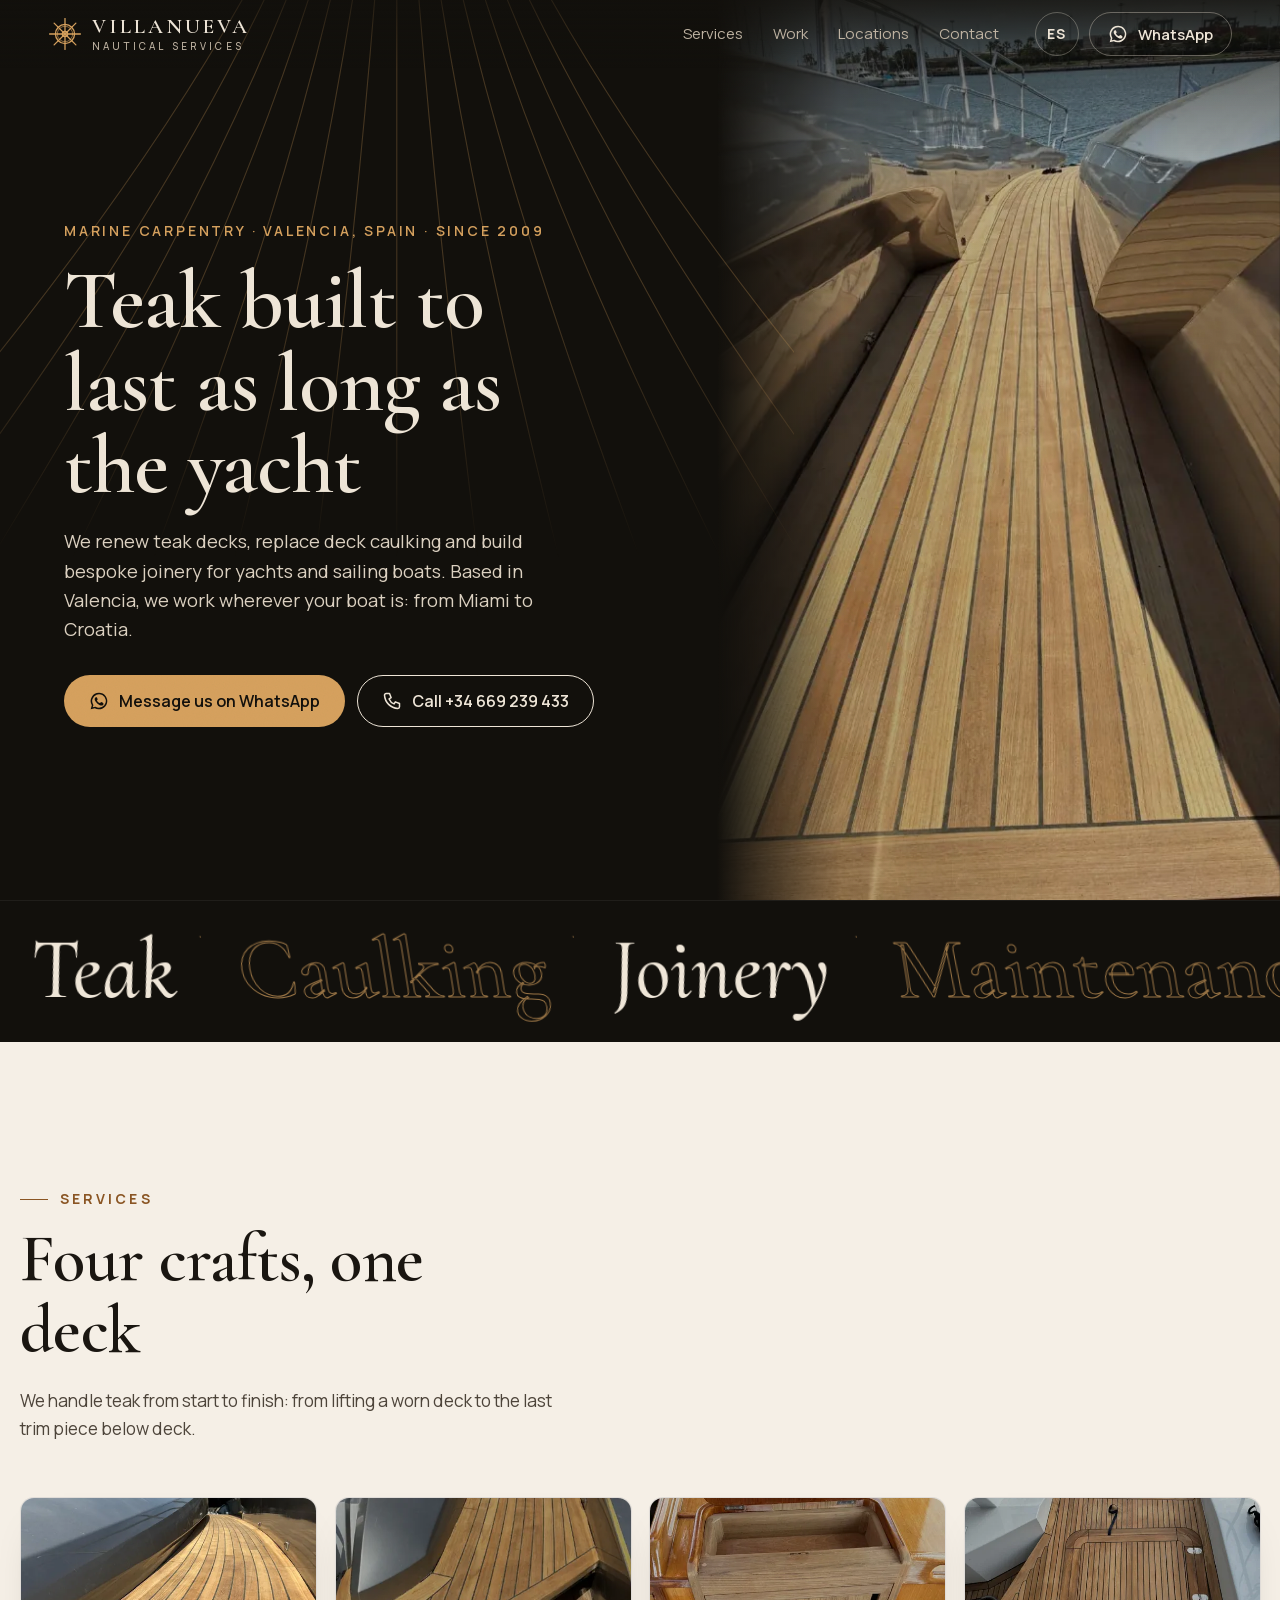
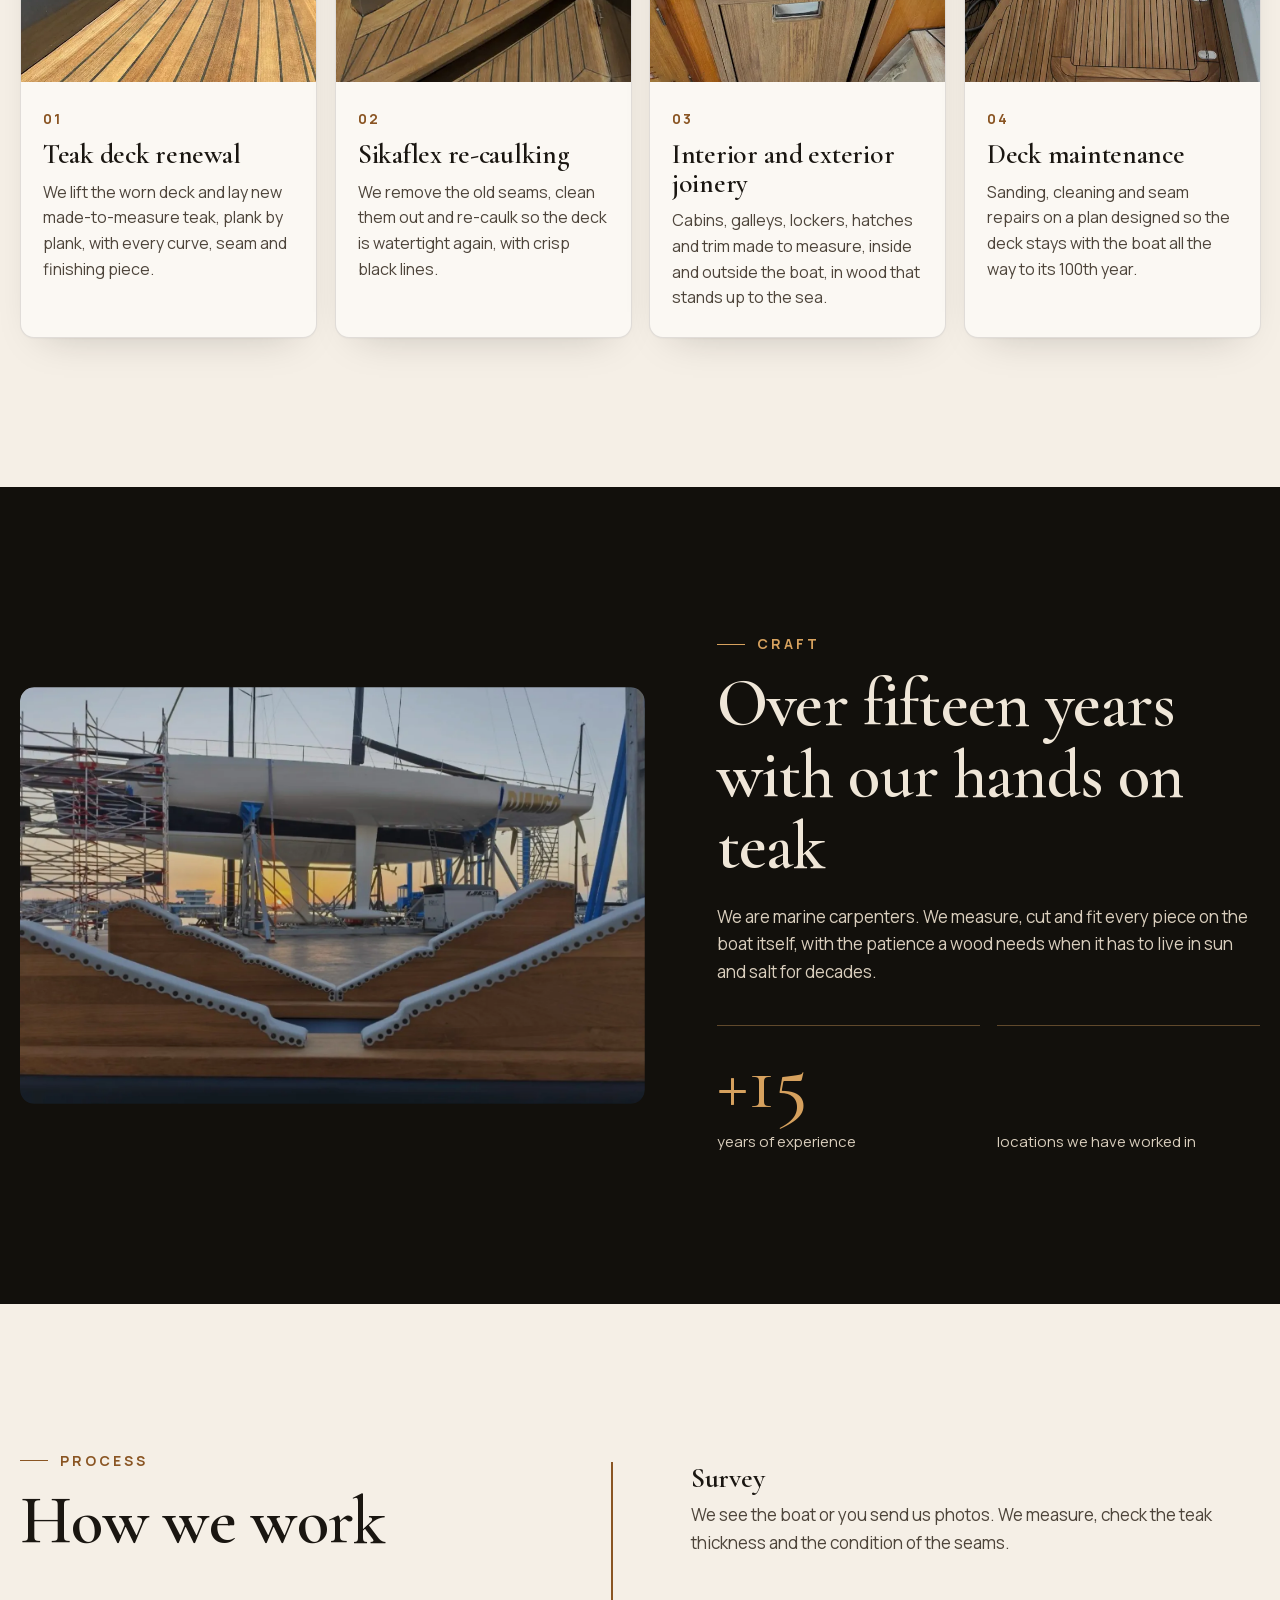
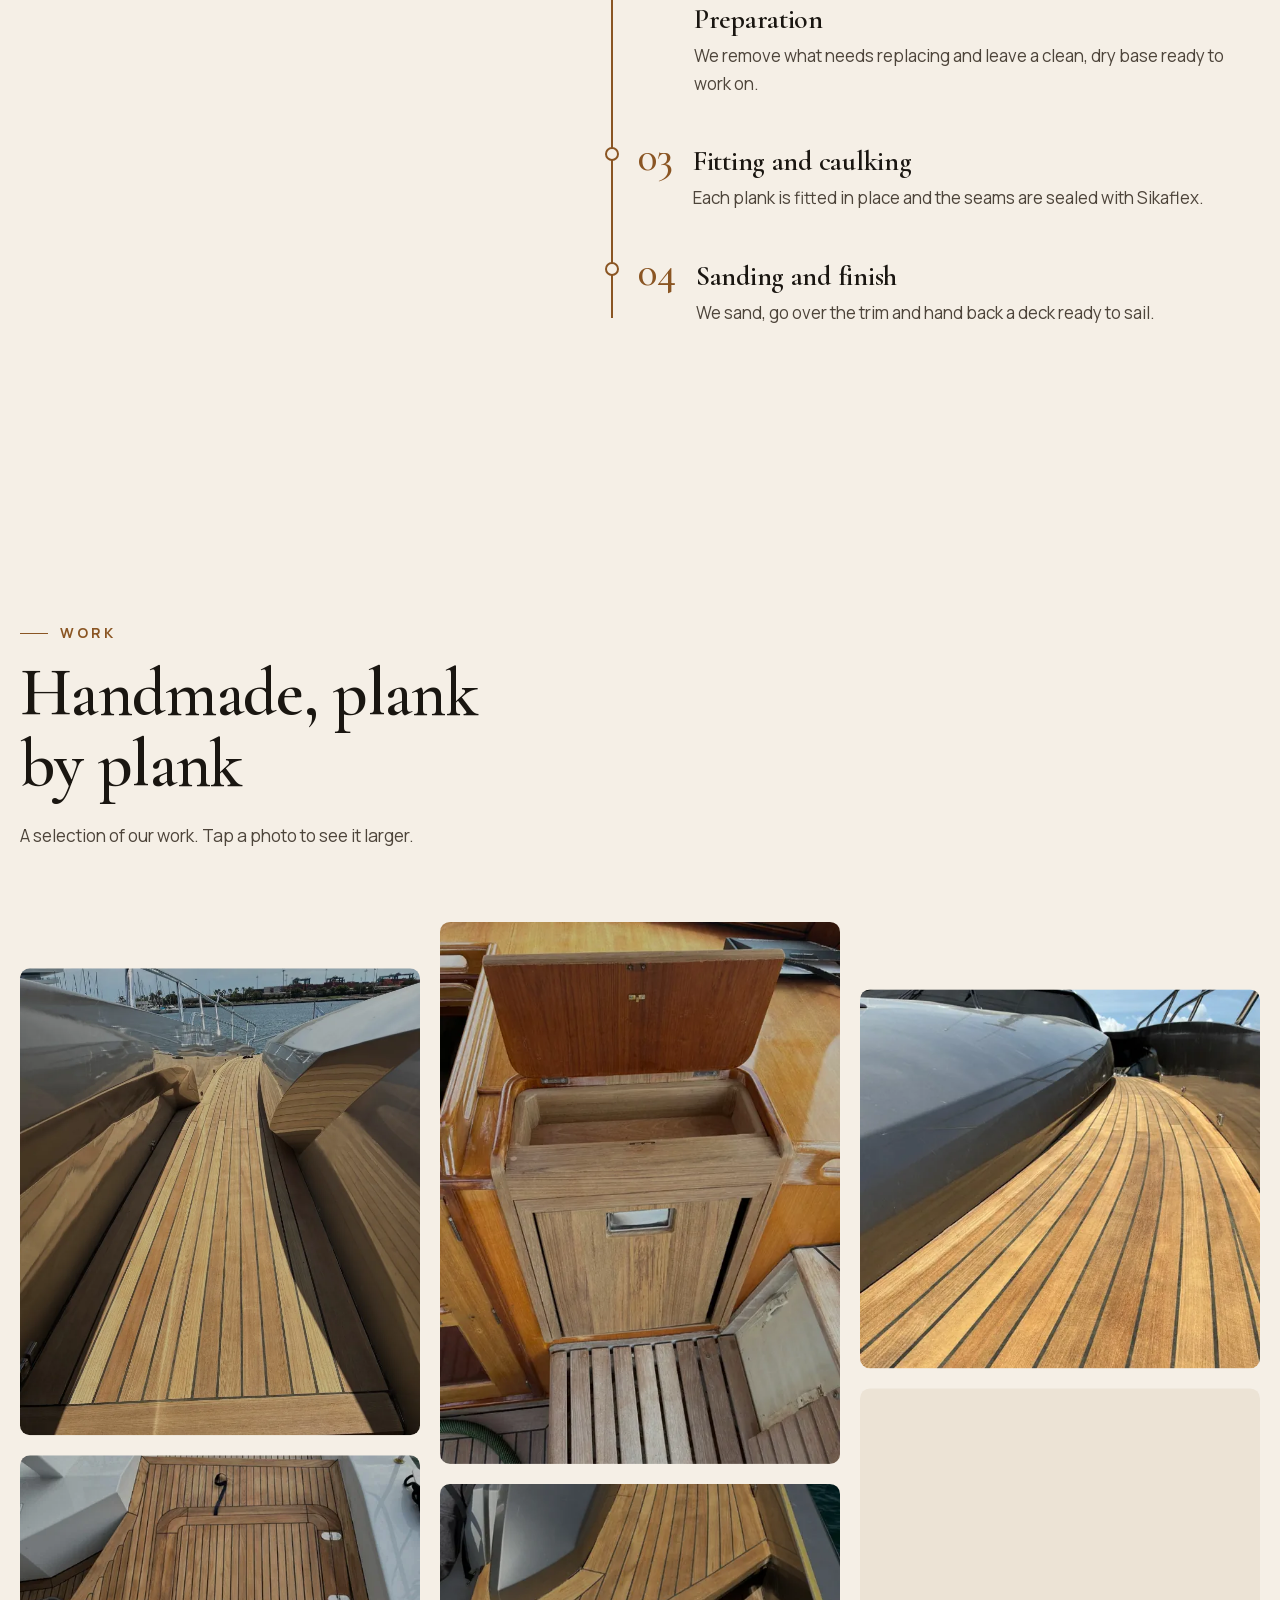
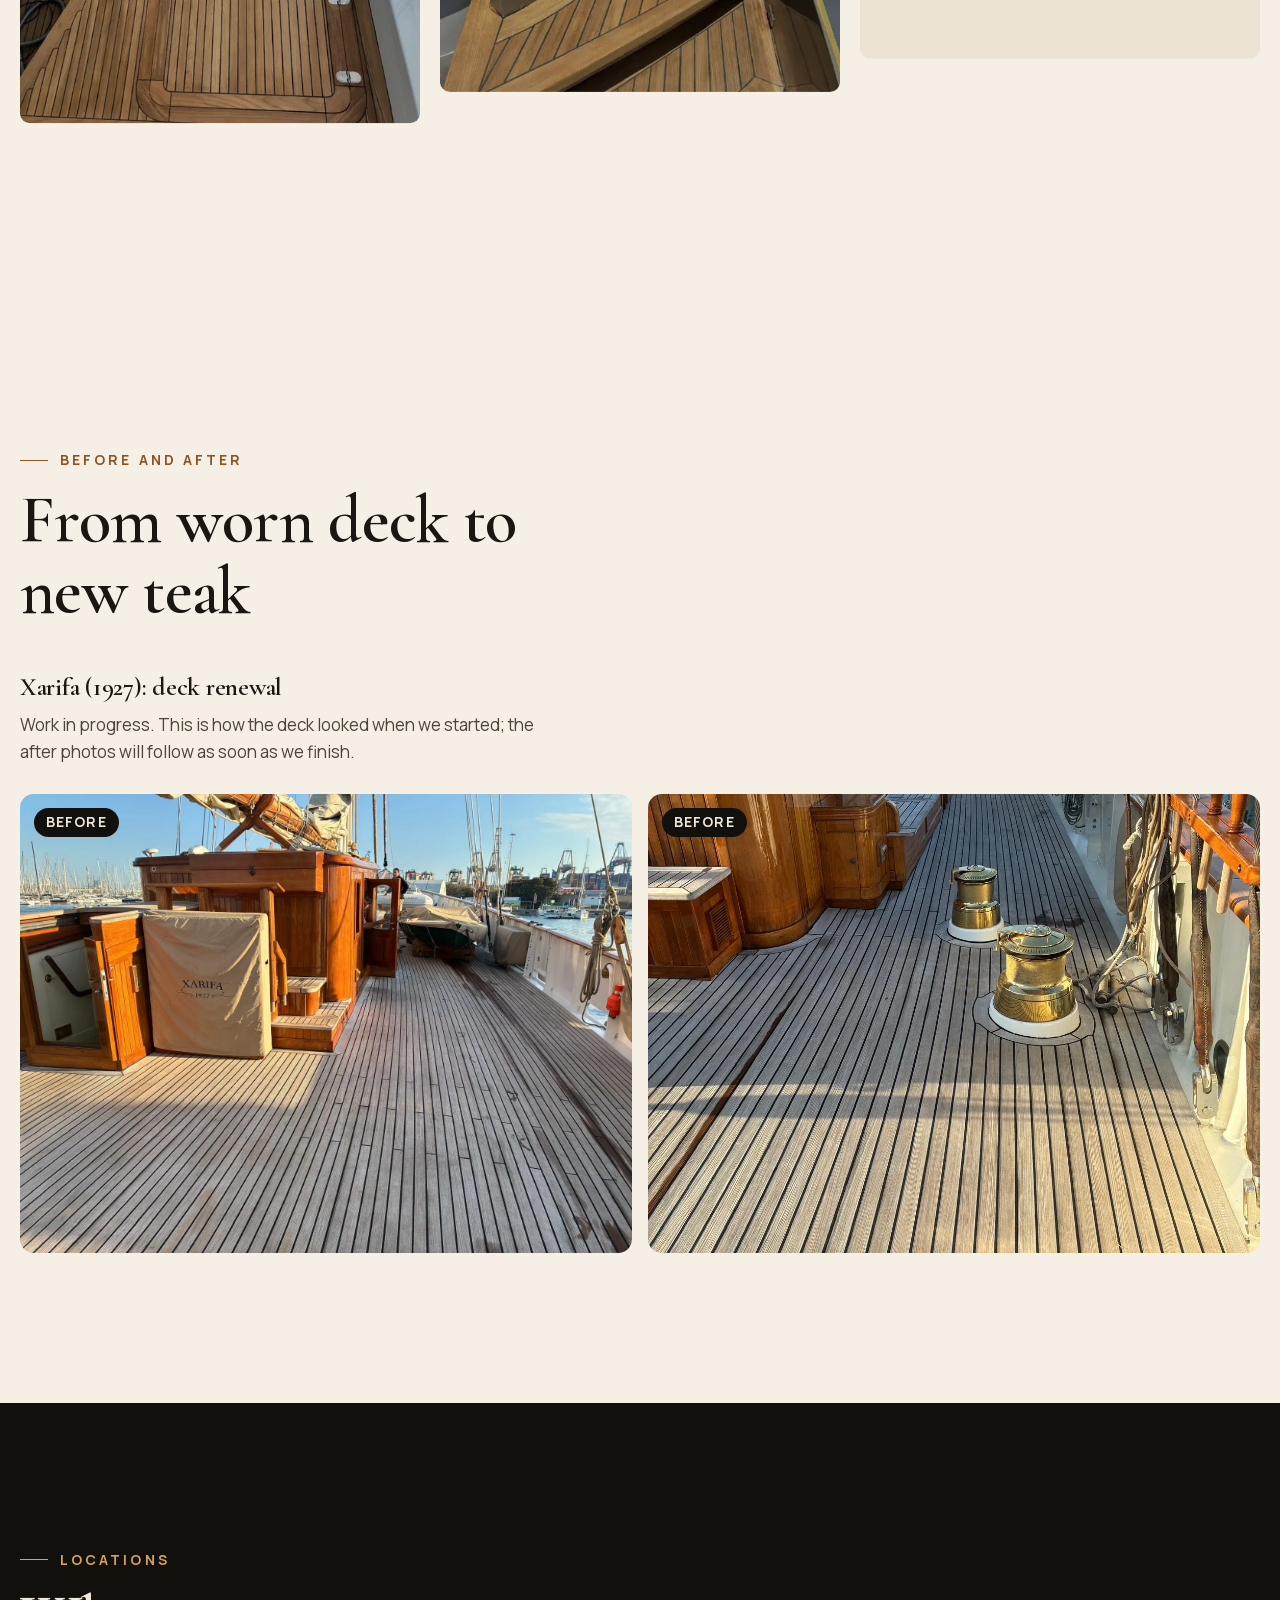
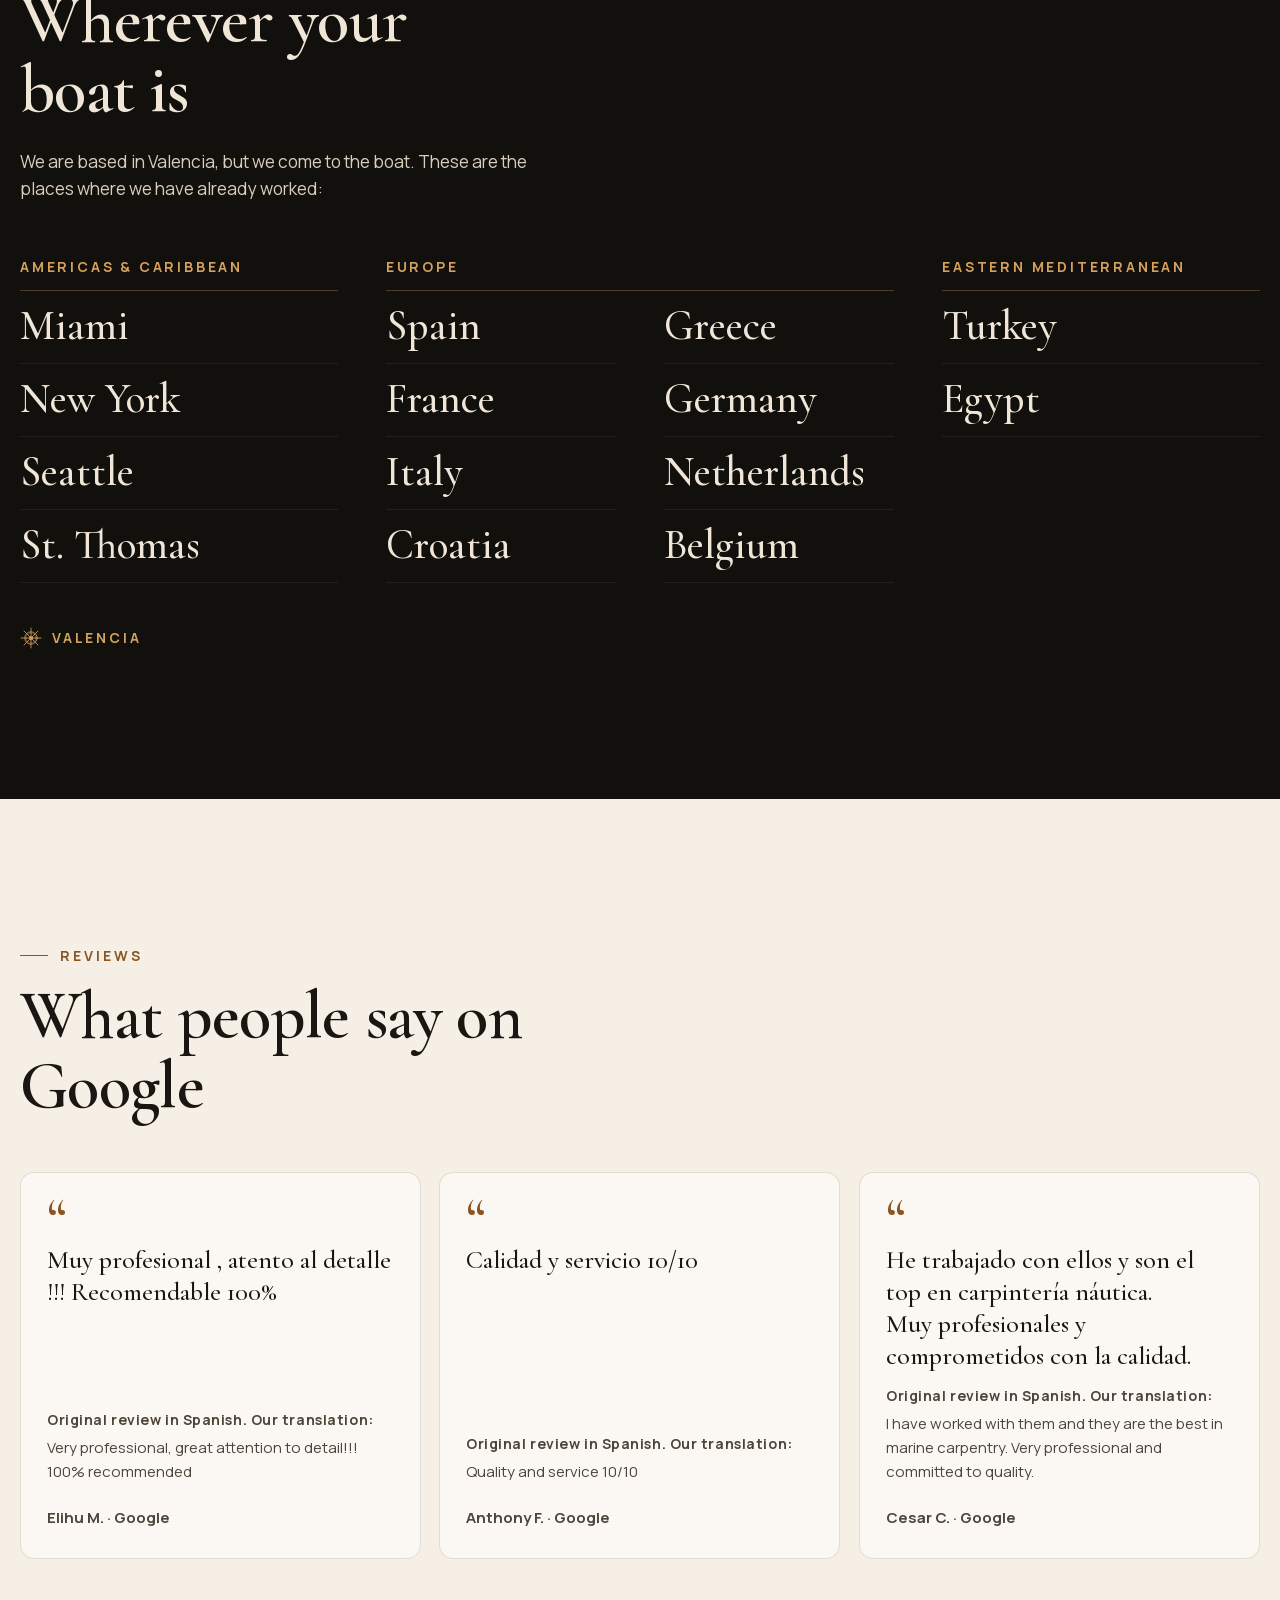
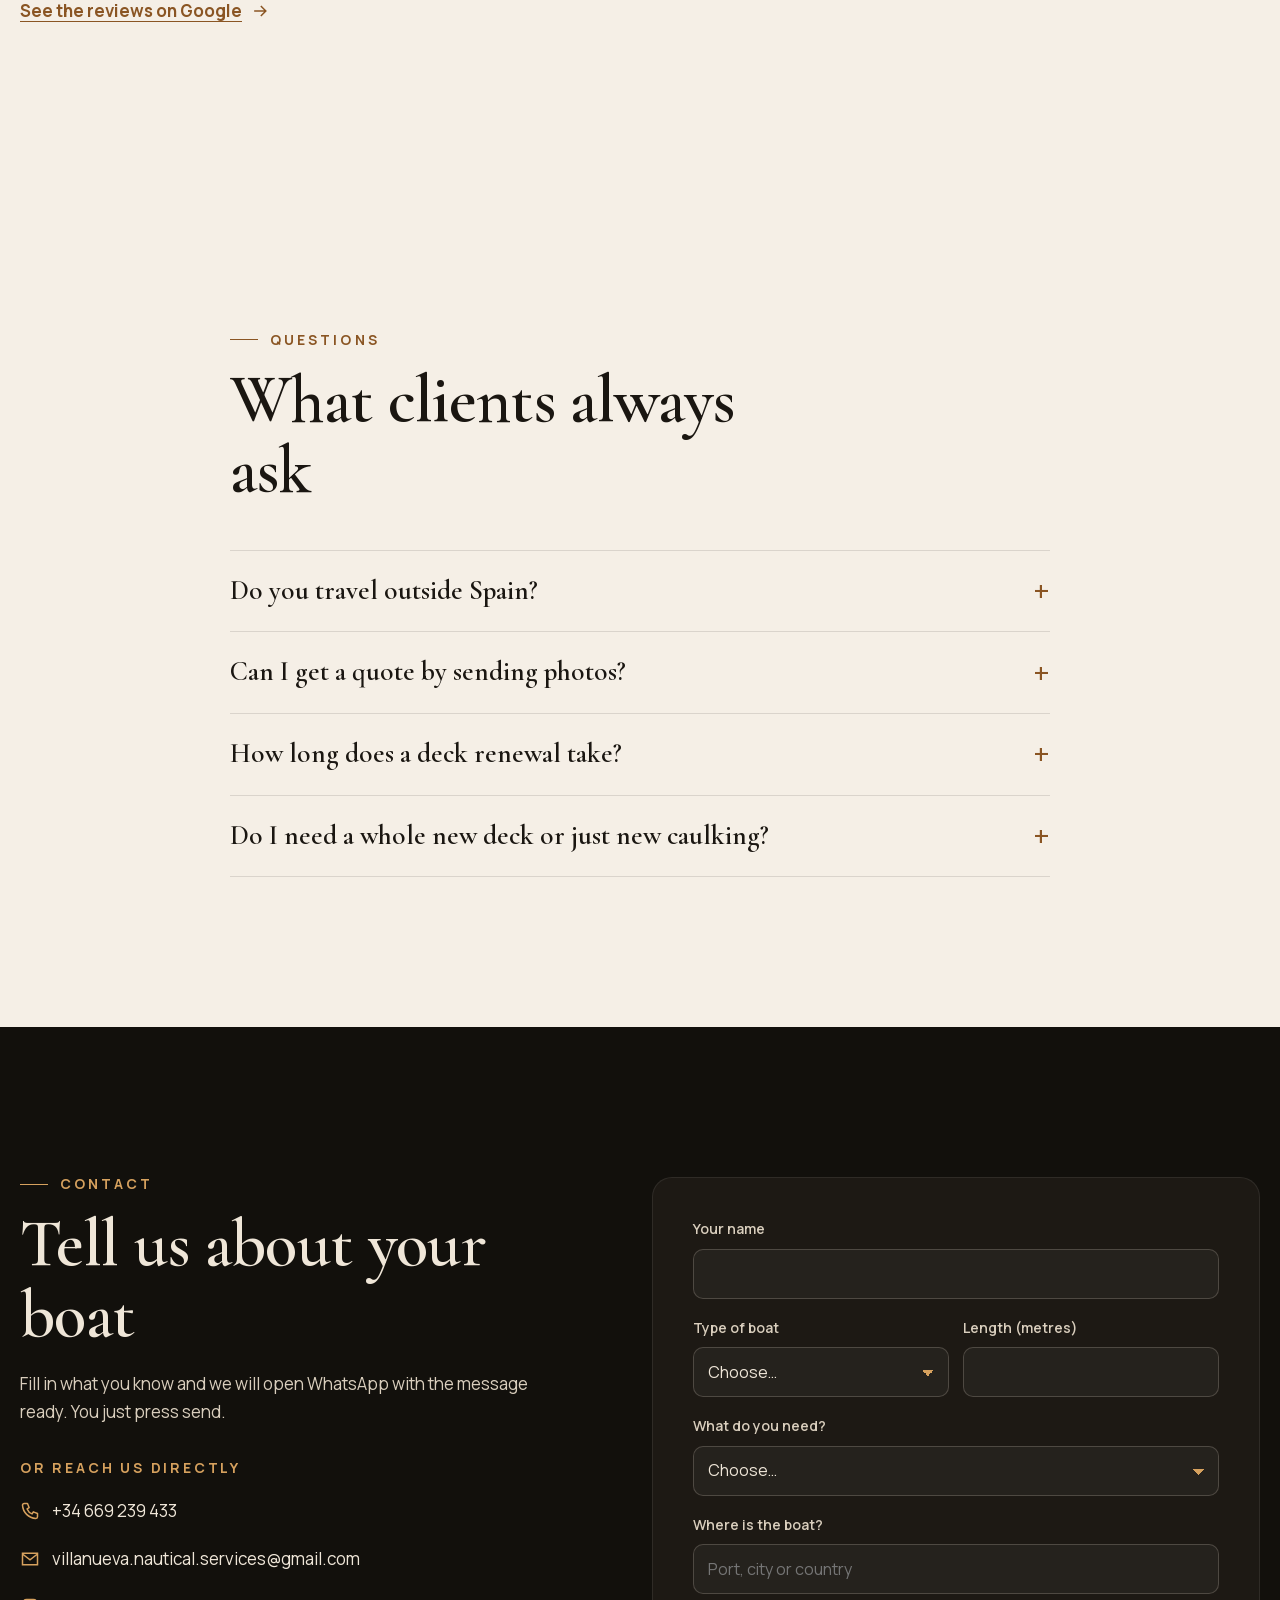
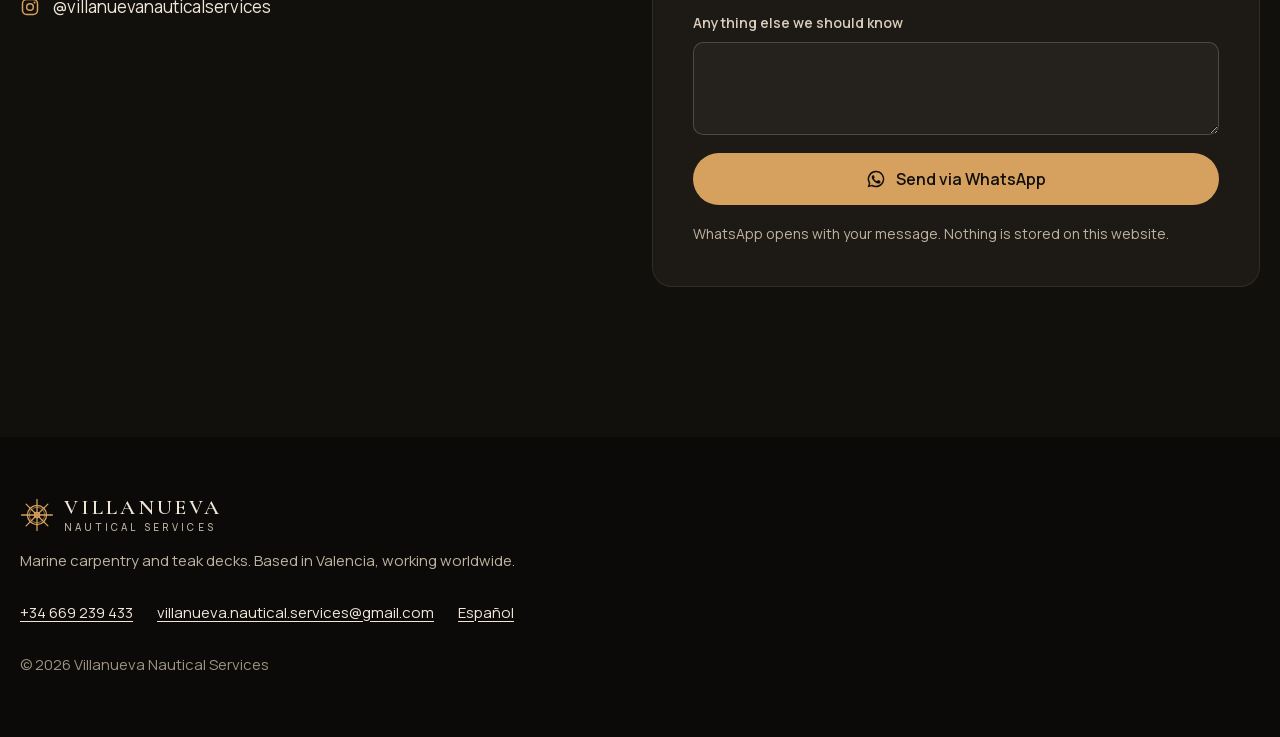
==== commit c21479c6: "Xarifa: fotos del antes publicadas como trabajo en curso Co-Authored-By: Claude Opus 5.5 <noreply@an" ====
--- a/en/index.html
+++ b/en/index.html
@@ -118,6 +118,18 @@
   </div>
 </section>
 
+<section id="antes-despues" class="seccion">
+  <div class="envoltura">
+    <p class="kicker">Before and after</p>
+    <h2>From worn deck to new teak</h2>
+    <div class="ad-trabajo">
+  <div class="ad-texto"><h3>Xarifa (1927): deck renewal</h3><p>Work in progress. This is how the deck looked when we started; the after photos will follow as soon as we finish.</p></div>
+  <div class="ad-comparadores"><figure class="ad-proceso" data-entra><picture><source type="image/webp" srcset="../img/barco-clasico-antes-1-560.webp 560w, ../img/barco-clasico-antes-1-1600.webp 1600w" sizes="(min-width: 900px) 45vw, 100vw"><img src="../img/barco-clasico-antes-1-1600.jpg" srcset="../img/barco-clasico-antes-1-560.jpg 560w, ../img/barco-clasico-antes-1-1600.jpg 1600w" sizes="(min-width: 900px) 45vw, 100vw" width="1600" height="1200" alt="Before: Xarifa (1927): deck renewal" loading="lazy" decoding="async"></picture><figcaption>Before</figcaption></figure><figure class="ad-proceso" data-entra><picture><source type="image/webp" srcset="../img/barco-clasico-antes-2-560.webp 560w, ../img/barco-clasico-antes-2-1200.webp 1200w" sizes="(min-width: 900px) 45vw, 100vw"><img src="../img/barco-clasico-antes-2-1200.jpg" srcset="../img/barco-clasico-antes-2-560.jpg 560w, ../img/barco-clasico-antes-2-1200.jpg 1200w" sizes="(min-width: 900px) 45vw, 100vw" width="1200" height="1600" alt="Before: Xarifa (1927): deck renewal" loading="lazy" decoding="async"></picture><figcaption>Before</figcaption></figure>
+  </div>
+  
+</div>
+  </div>
+</section>
 <section id="destinos" class="seccion oscuro">
   <div class="envoltura">
     <p class="kicker">Locations</p>
--- a/assets/site.css
+++ b/assets/site.css
@@ -208,7 +208,7 @@
 /* ---------- antes y despues ---------- */
 .ad-trabajo { display: grid; gap: 28px; margin-top: 48px }
 .ad-texto p { color: var(--tinta2); margin-top: 10px; max-width: 52ch }
-.ad-fotos { display: grid; gap: 16px }
+.ad-comparadores, .ad-procesos { display: grid; gap: 16px }
 .comparar { position: relative; border-radius: var(--radio); overflow: hidden; touch-action: pan-y }
 .comparar picture img { width: 100%; aspect-ratio: 4 / 3; object-fit: cover }
 .c-despues { position: absolute; inset: 0; clip-path: inset(0 0 0 var(--x)) }
@@ -217,13 +217,13 @@
 .c-tirador::after { content: "‹ ›"; position: absolute; top: 50%; left: 50%; transform: translate(-50%, -50%); width: 48px; height: 48px; border-radius: 50%;
   display: grid; place-items: center; background: var(--crema); color: var(--noche); font: 700 18px/1 var(--sans) }
 .comparar input { position: absolute; inset: 0; width: 100%; height: 100%; opacity: 0; cursor: ew-resize; margin: 0 }
-.c-et { position: absolute; top: 14px; padding: 6px 12px; border-radius: 999px; background: rgba(18, 16, 12, .75); color: var(--crema); font: 700 14px/1.2 var(--sans); letter-spacing: .08em; text-transform: uppercase; pointer-events: none }
+.c-et { position: absolute; top: 14px; padding: 6px 12px; border-radius: 999px; background: #12100c; color: var(--crema); font: 700 14px/1.2 var(--sans); letter-spacing: .08em; text-transform: uppercase; pointer-events: none }
 .c-et-a { left: 14px } .c-et-d { right: 14px }
 .comparar:has(input:focus-visible) { outline: 2px solid var(--oro); outline-offset: 3px }
 .ad-proceso { margin: 0; position: relative; border-radius: var(--radio); overflow: hidden }
 .ad-proceso img { width: 100%; aspect-ratio: 4 / 3; object-fit: cover }
-.ad-proceso figcaption { position: absolute; left: 14px; top: 14px; padding: 6px 12px; border-radius: 999px; background: rgba(18, 16, 12, .75); color: var(--crema); font: 700 14px/1.2 var(--sans); letter-spacing: .08em; text-transform: uppercase }
-@media (min-width: 900px) { .ad-fotos { grid-template-columns: 2fr 1fr; align-items: start } }
+.ad-proceso figcaption { position: absolute; left: 14px; top: 14px; padding: 6px 12px; border-radius: 999px; background: #12100c; color: var(--crema); font: 700 14px/1.2 var(--sans); letter-spacing: .08em; text-transform: uppercase }
+@media (min-width: 900px) { .ad-comparadores { grid-template-columns: repeat(auto-fit, minmax(420px, 1fr)) } .ad-procesos { grid-template-columns: repeat(auto-fit, minmax(260px, 1fr)) } }
 
 /* ---------- destinos ---------- */
 .shiny { background: linear-gradient(100deg, var(--crema) 0%, var(--crema) 40%, #fff3dc 48%, var(--oro2) 52%, var(--crema) 60%, var(--crema) 100%);
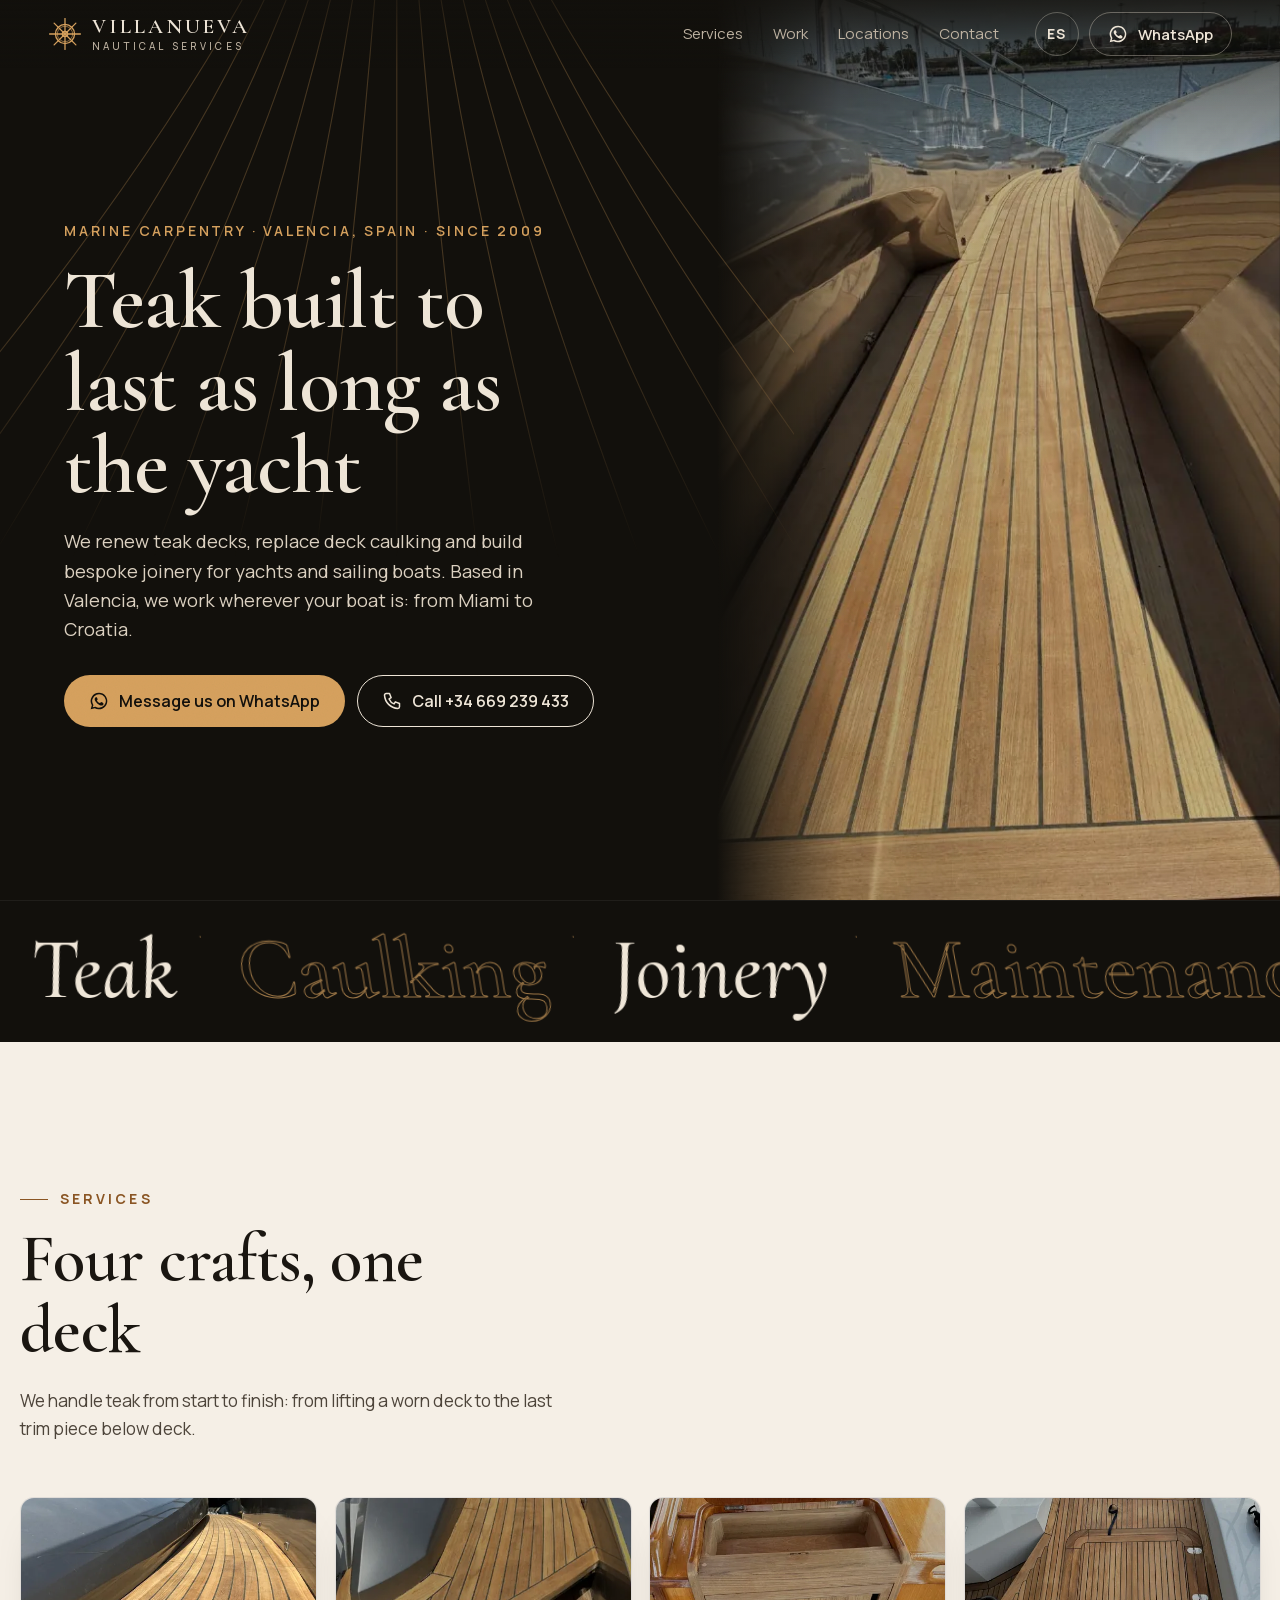
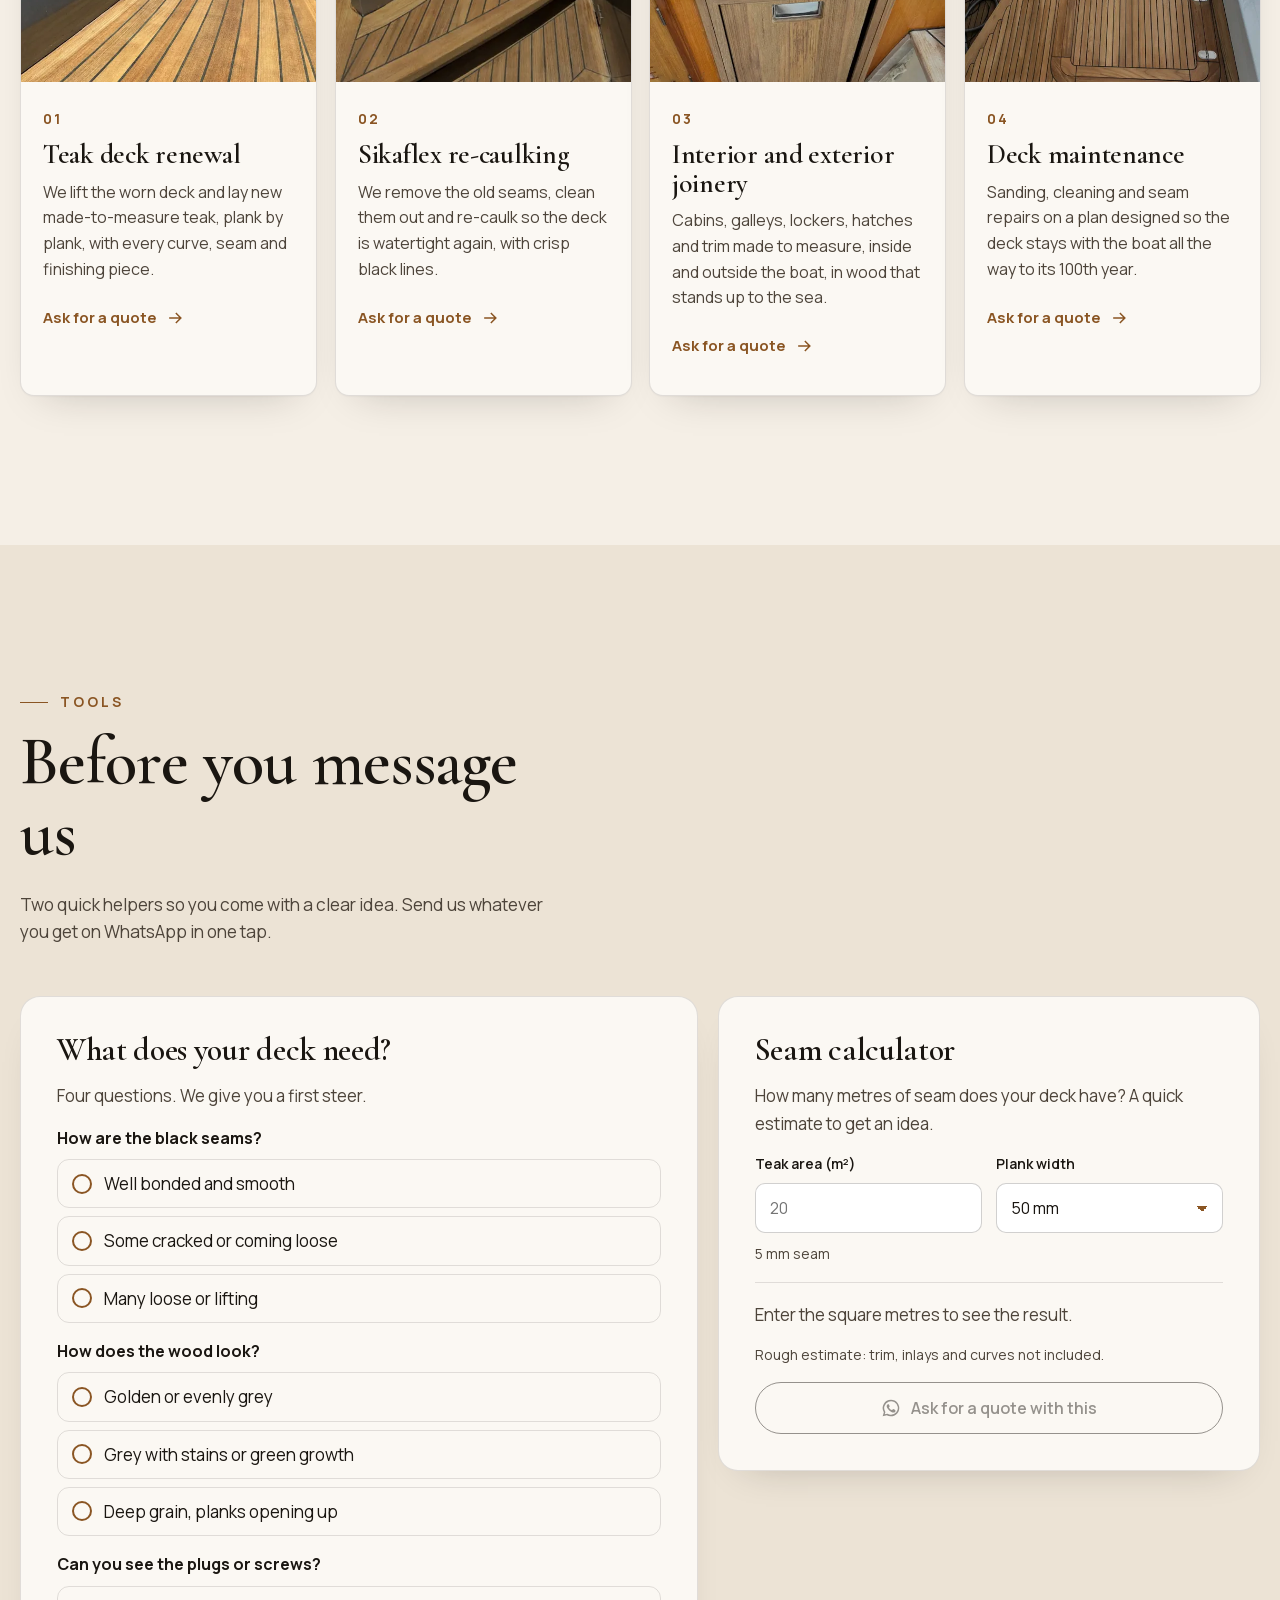
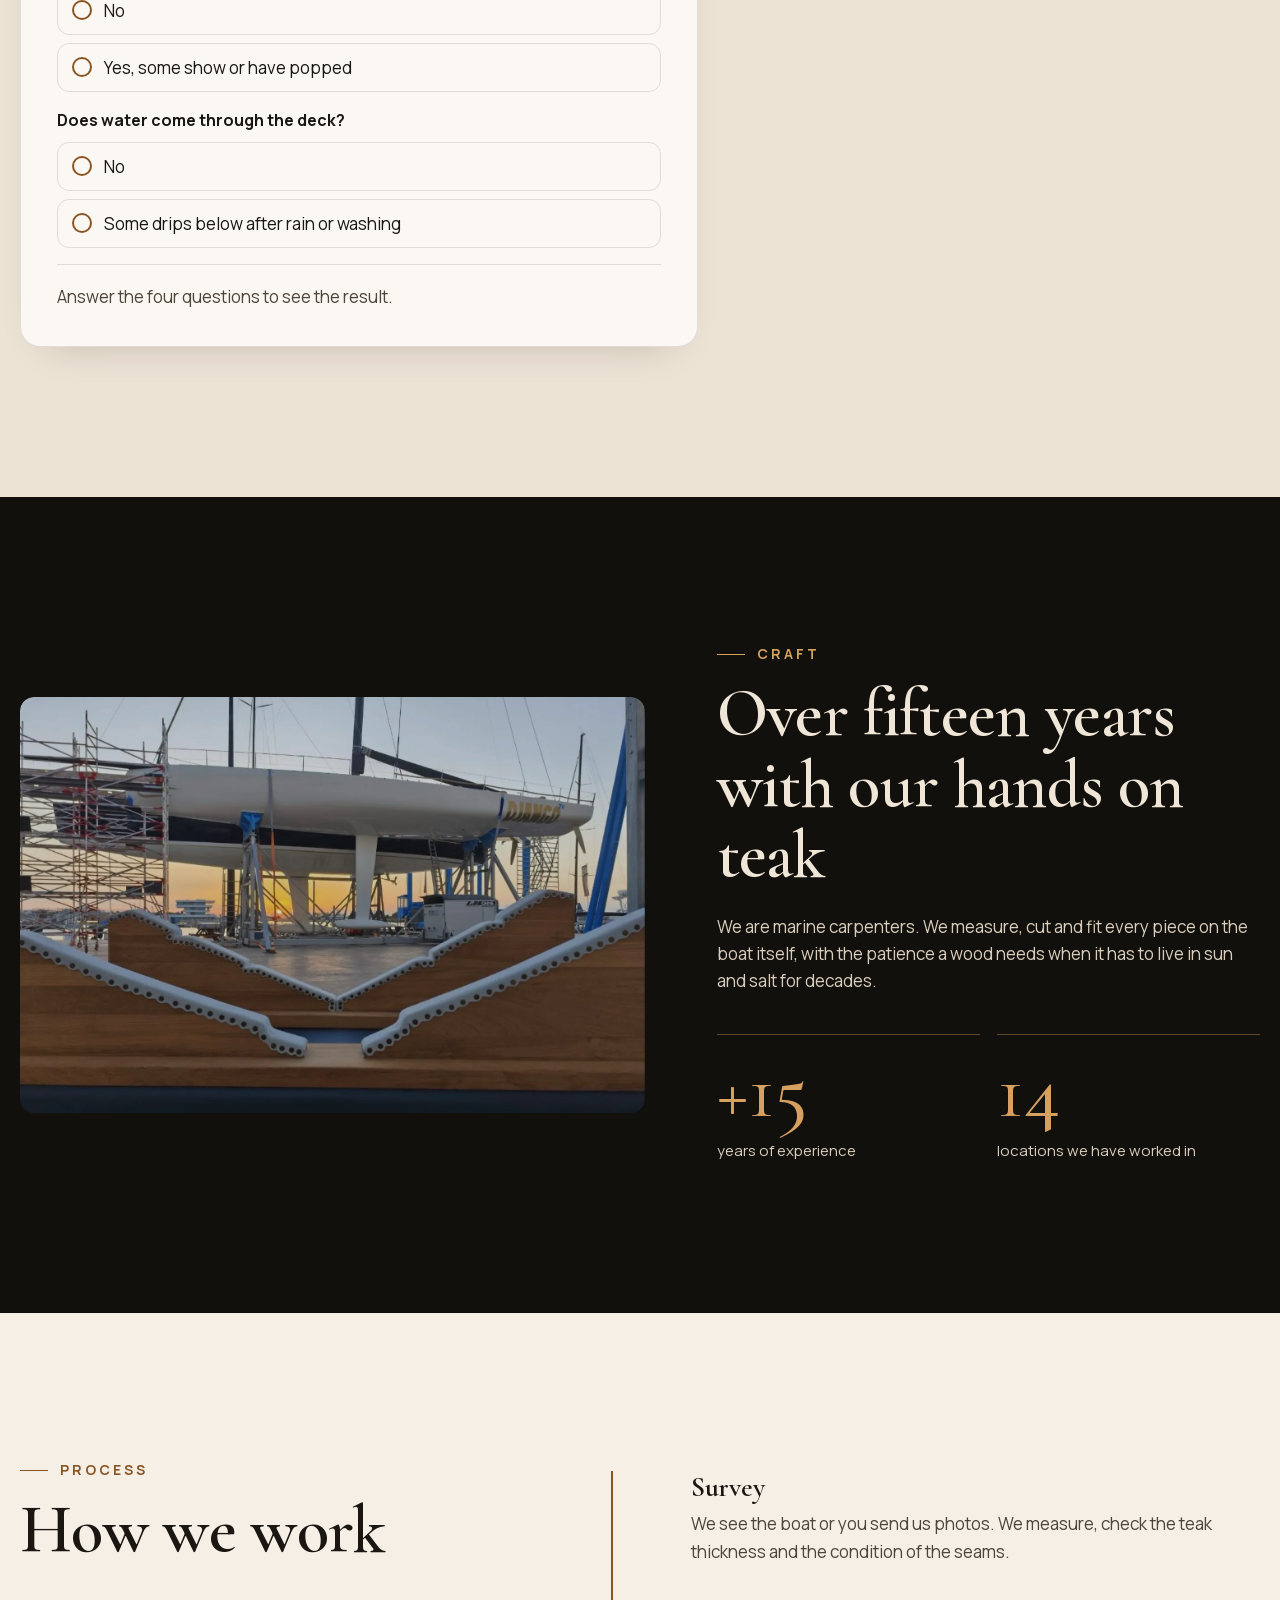
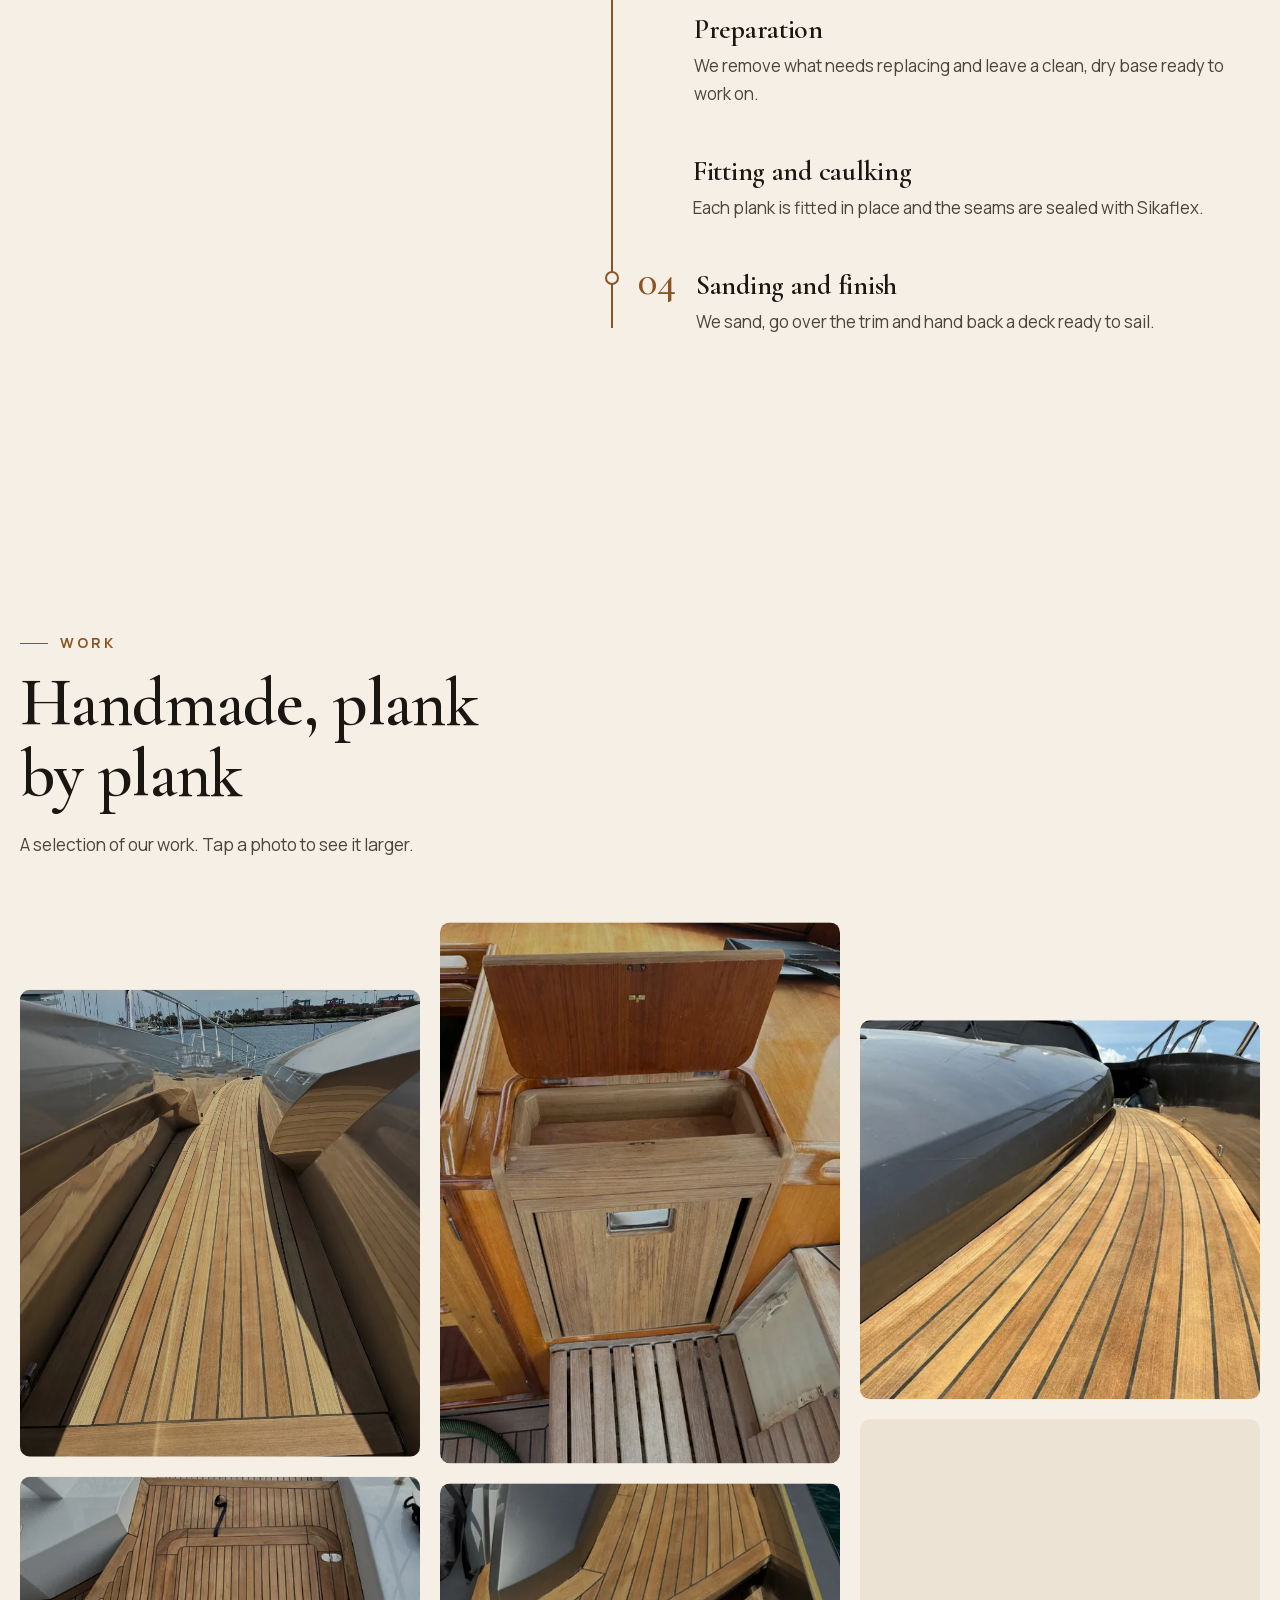
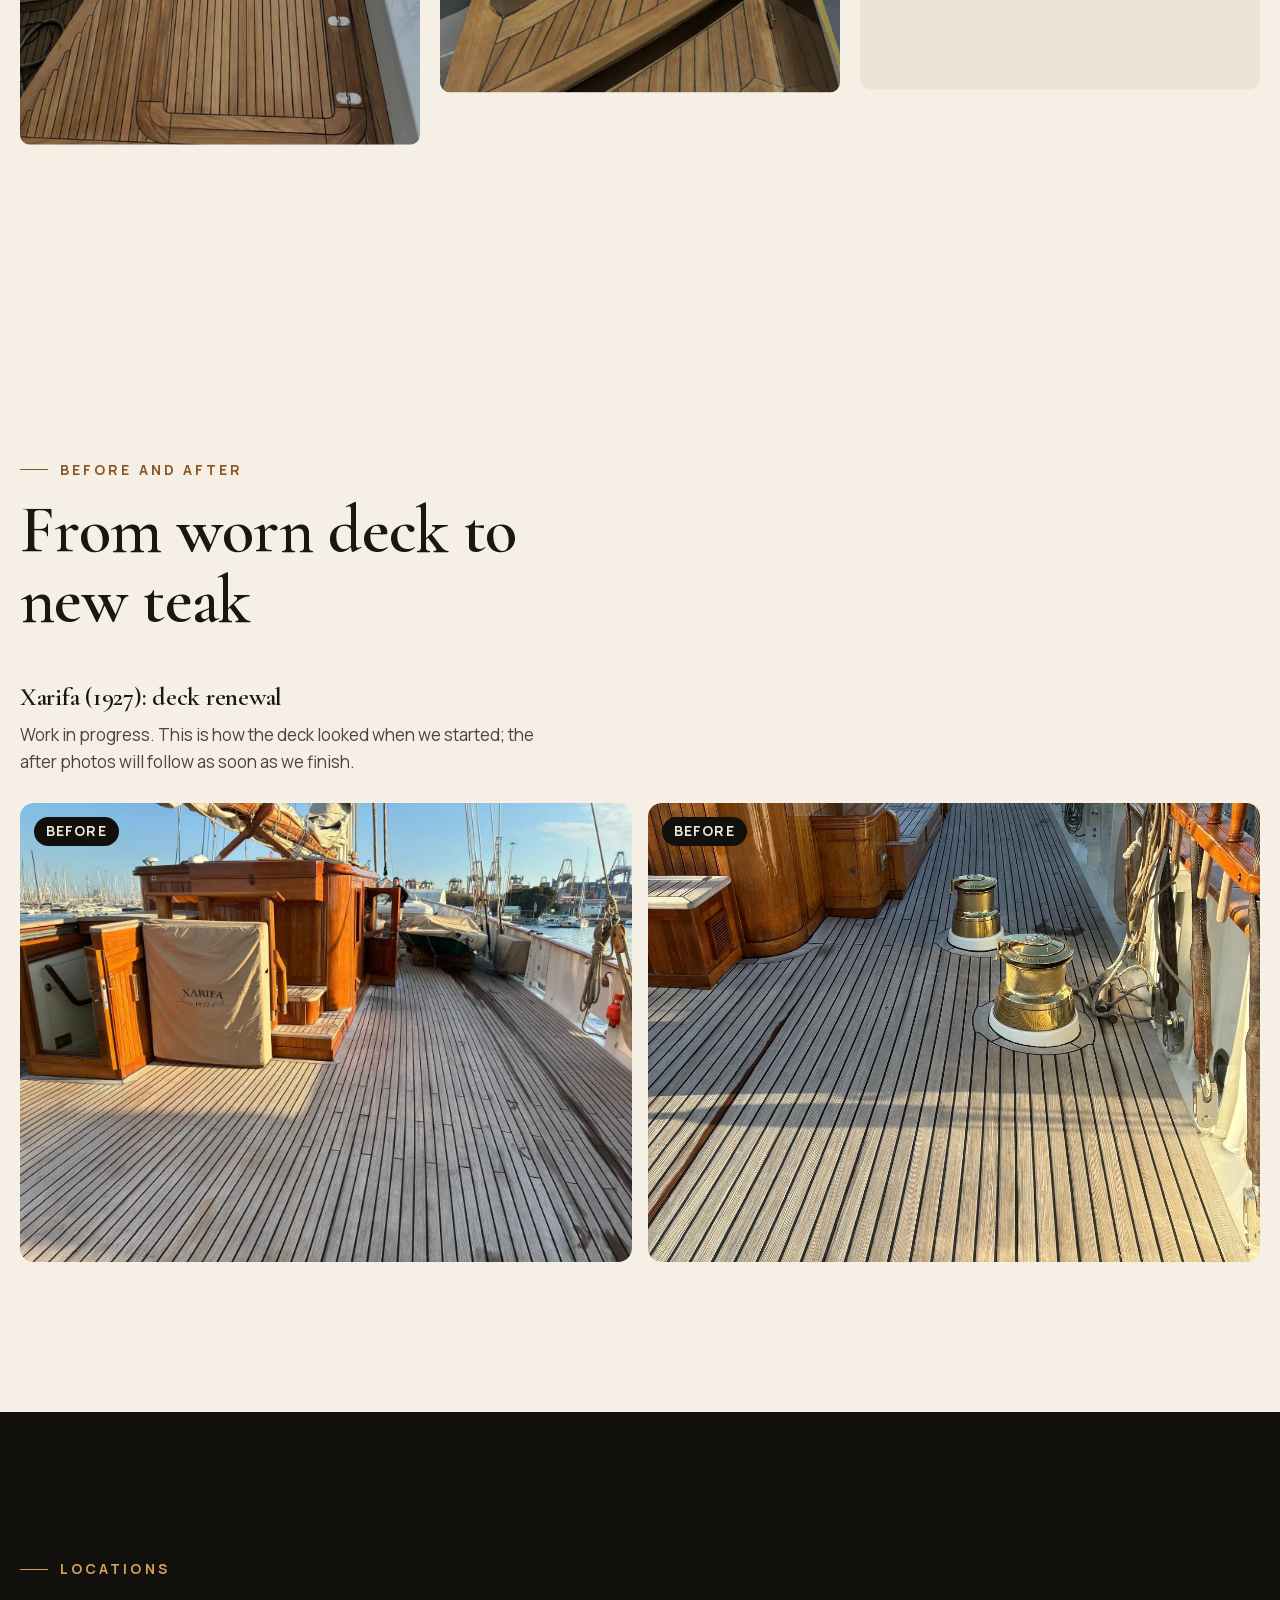
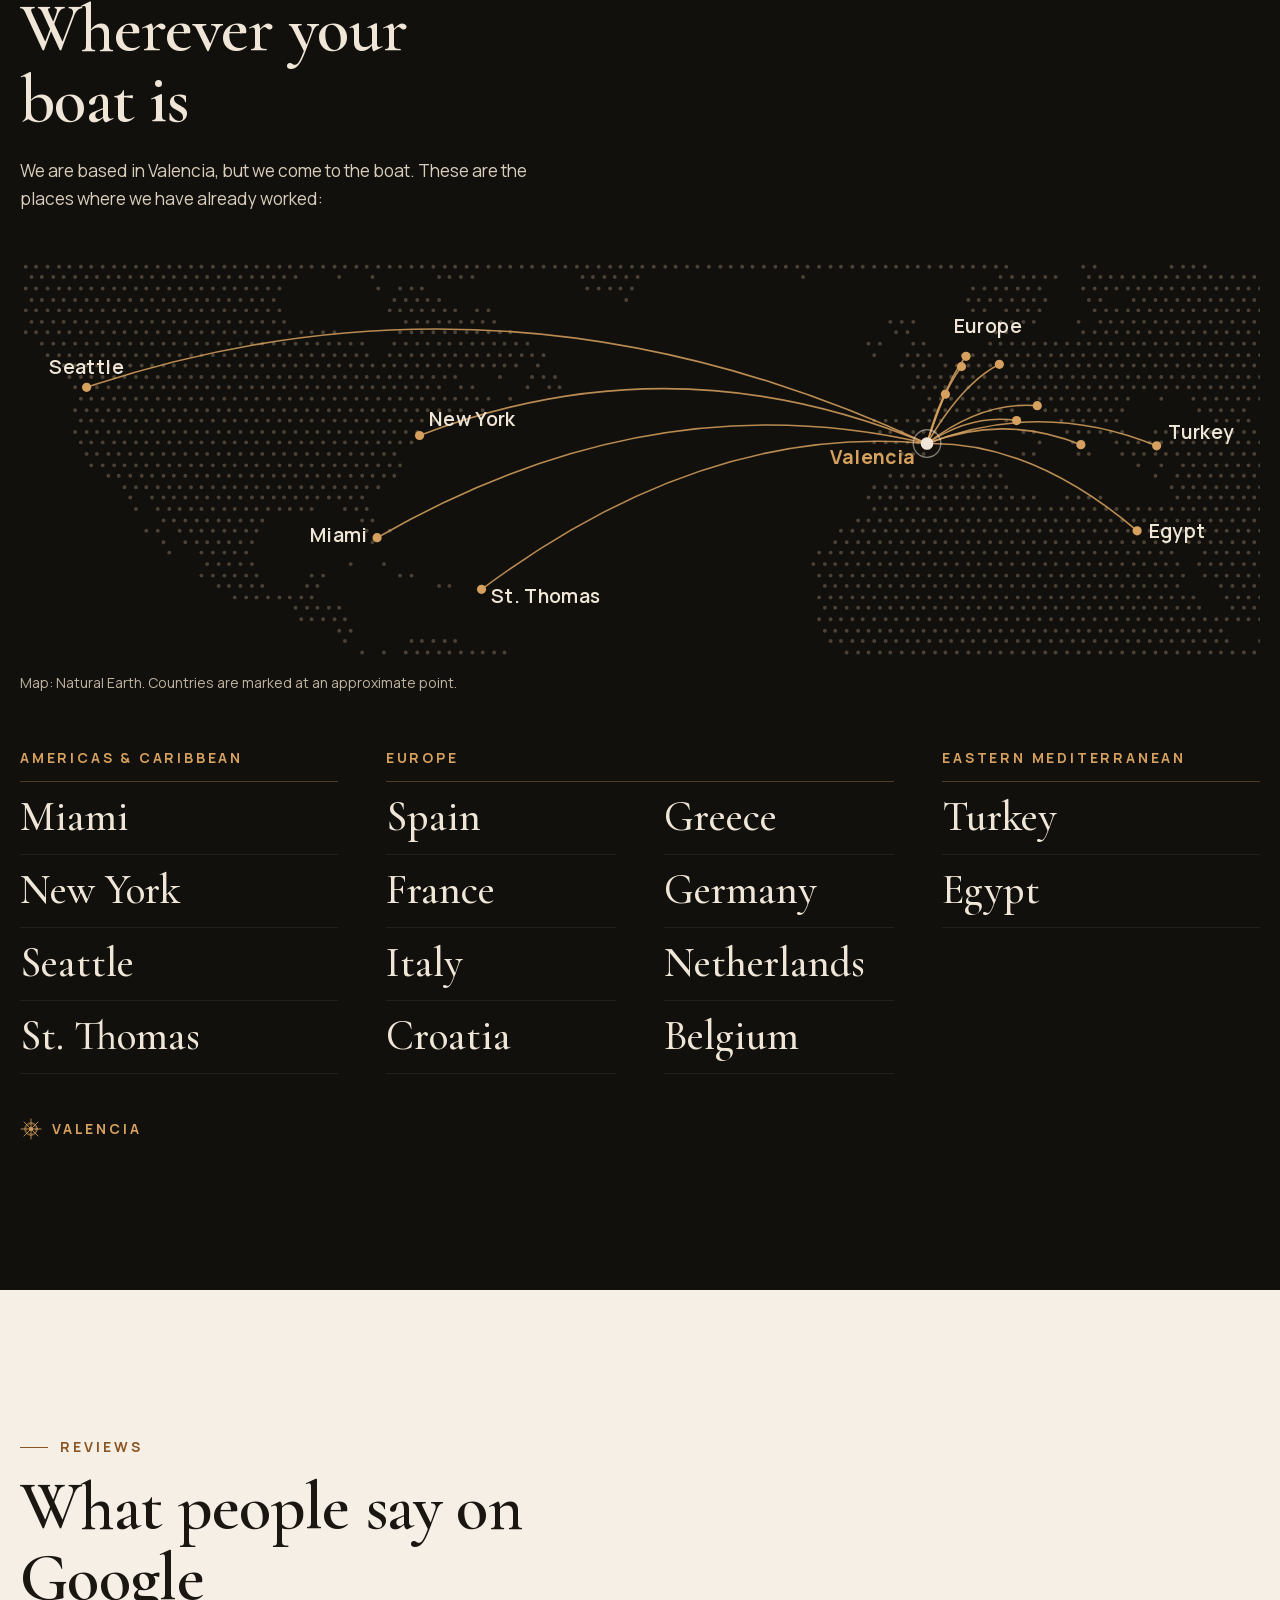
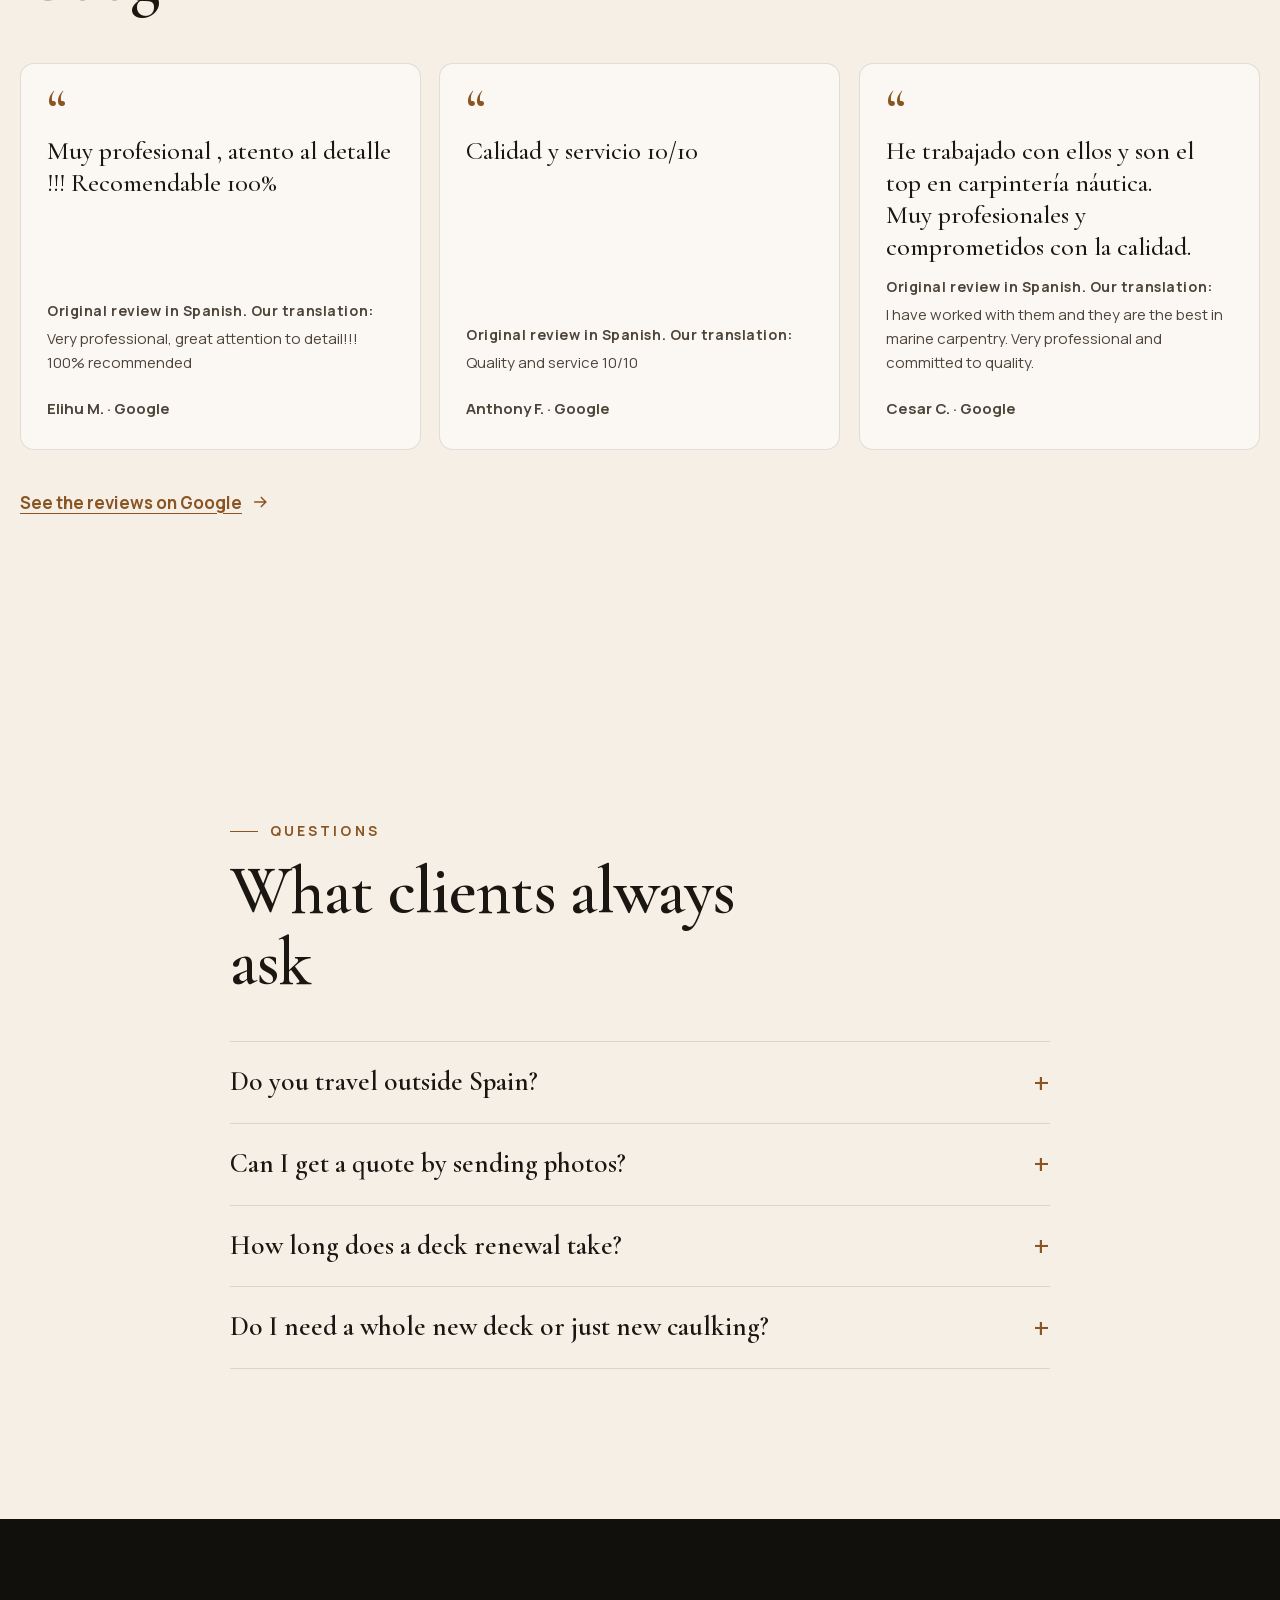
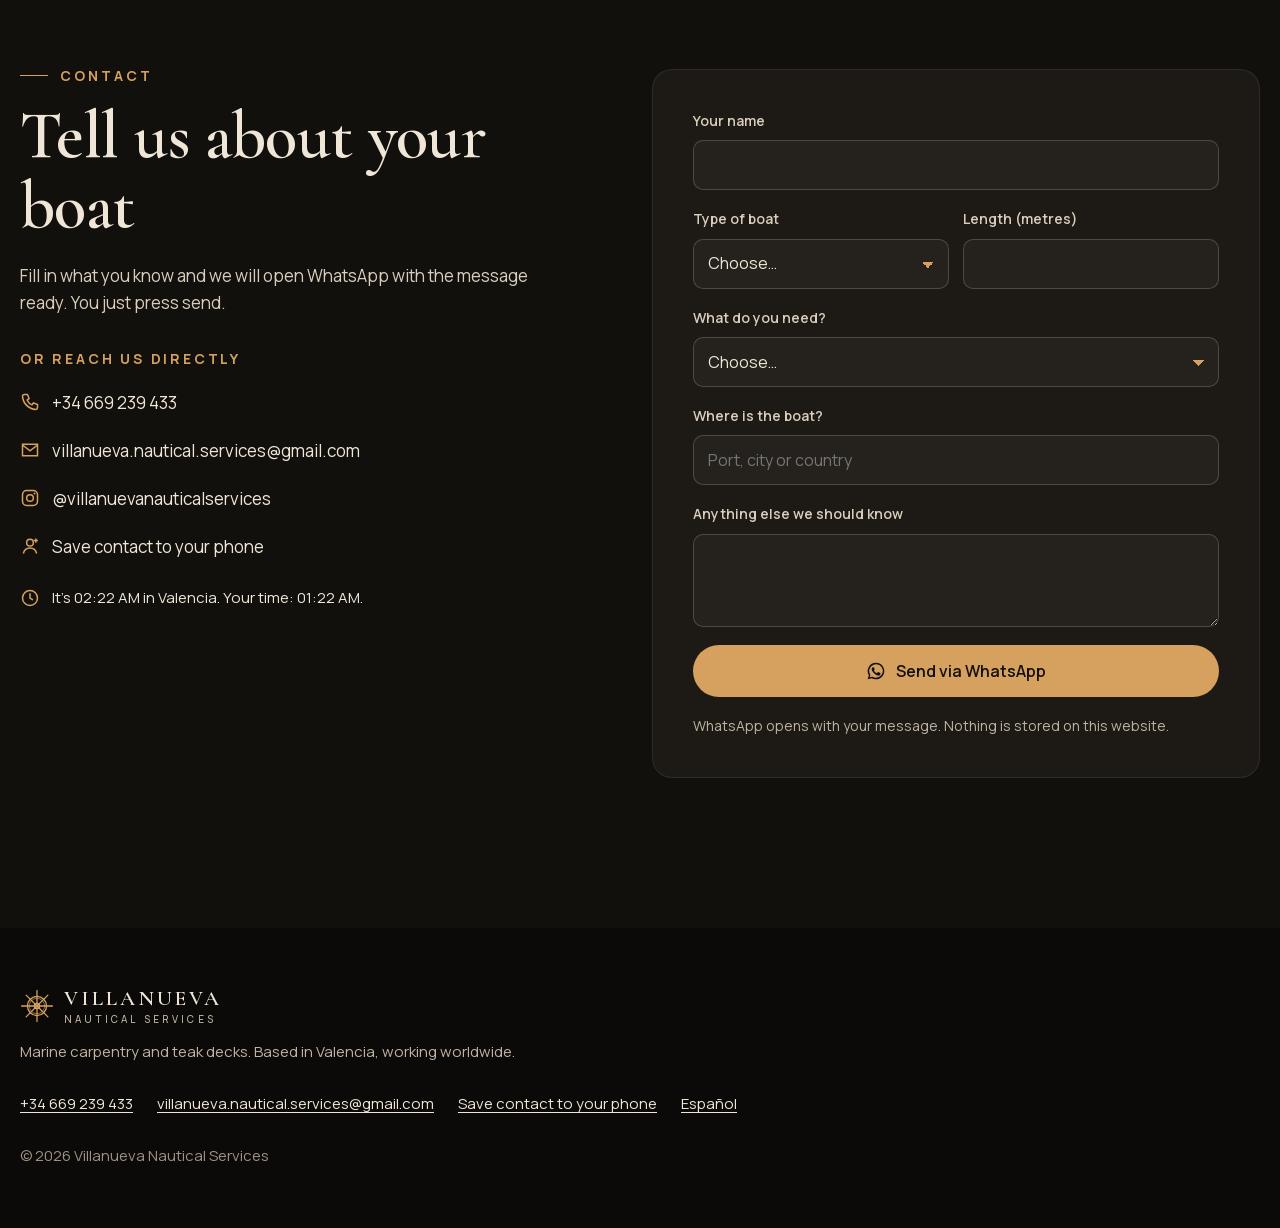
==== commit 3d8011c9: "Mapa de destinos, diagnóstico de cubierta, calculadora de juntas, hora en Valencia, ficha de contact" ====
--- a/en/index.html
+++ b/en/index.html
@@ -23,10 +23,9 @@
 <meta name="twitter:card" content="summary_large_image">
 <link rel="icon" href="../assets/favicon.svg" type="image/svg+xml">
 <link rel="preload" href="../assets/fonts/Cormorant.woff2" as="font" type="font/woff2" crossorigin>
-<link rel="preload" as="image" href="../img/proa-teca-560.webp" imagesrcset="../img/proa-teca-560.webp 560w, ../img/proa-teca-787.webp 787w" imagesizes="(min-width: 900px) 44vw, 100vw" fetchpriority="high">
-<link rel="stylesheet" href="../assets/fonts.css?v=1">
-<link rel="stylesheet" href="../assets/movimiento.css?v=1">
-<link rel="stylesheet" href="../assets/site.css?v=1">
+<link rel="stylesheet" href="../assets/fonts.css?v=3">
+<link rel="stylesheet" href="../assets/movimiento.css?v=3">
+<link rel="stylesheet" href="../assets/site.css?v=3">
 <script>document.documentElement.classList.add('js')</script>
 <script type="application/ld+json">{"@context":"https://schema.org","@type":"LocalBusiness","name":"Villanueva Nautical Services","description":"Teak deck renewal, re-caulking and bespoke marine joinery. Based in Valencia, Spain, working wherever your yacht is.","url":"https://nuriars2404-ops.github.io/villanueva-nautical/en/","image":"https://nuriars2404-ops.github.io/villanueva-nautical/img/compartir.jpg","logo":"https://nuriars2404-ops.github.io/villanueva-nautical/img/logo.png","telephone":"+34669239433","email":"villanueva.nautical.services@gmail.com","foundingDate":"2009","address":{"@type":"PostalAddress","addressLocality":"Valencia","addressCountry":"ES"},"areaServed":["Miami","New York","Seattle","St. Thomas","Spain","France","Italy","Croatia","Greece","Germany","Netherlands","Belgium","Turkey","Egypt"],"sameAs":["https://www.instagram.com/villanuevanauticalservices/"]}</script>
 </head>
@@ -66,20 +65,59 @@
     <div class="servicios">
       <article class="card servicio" style="--k:0">
         <picture><source type="image/webp" srcset="../img/cubierta-curva-560.webp 560w, ../img/cubierta-curva-776.webp 776w" sizes="(min-width: 900px) 24vw, (min-width: 600px) 45vw, 100vw"><img src="../img/cubierta-curva-776.jpg" srcset="../img/cubierta-curva-560.jpg 560w, ../img/cubierta-curva-776.jpg 776w" sizes="(min-width: 900px) 24vw, (min-width: 600px) 45vw, 100vw" width="776" height="736" alt="Curved teak deck with black seams next to a yacht superstructure" loading="lazy" decoding="async"></picture>
-        <div class="servicio-txt"><span class="num">01</span><h3>Teak deck renewal</h3><p>We lift the worn deck and lay new made-to-measure teak, plank by plank, with every curve, seam and finishing piece.</p></div>
+        <div class="servicio-txt"><span class="num">01</span><h3>Teak deck renewal</h3><p>We lift the worn deck and lay new made-to-measure teak, plank by plank, with every curve, seam and finishing piece.</p>
+        <a class="servicio-cta" href="https://wa.me/34669239433?text=Hello%2C%20I%27m%20writing%20from%20the%20Villanueva%20Nautical%20Services%20website.%20I%27d%20like%20some%20information%20about%20teak%20deck%20renewal" target="_blank" rel="noopener">Ask for a quote <svg class="ico" viewBox="0 0 24 24" aria-hidden="true"><path fill="none" stroke="currentColor" stroke-width="1.8" d="M5 12h14M13 6l6 6-6 6"/></svg></a></div>
       </article>
       <article class="card servicio" style="--k:1">
         <picture><source type="image/webp" srcset="../img/cubierta-angulo-560.webp 560w, ../img/cubierta-angulo-787.webp 787w" sizes="(min-width: 900px) 24vw, (min-width: 600px) 45vw, 100vw"><img src="../img/cubierta-angulo-787.jpg" srcset="../img/cubierta-angulo-560.jpg 560w, ../img/cubierta-angulo-787.jpg 787w" sizes="(min-width: 900px) 24vw, (min-width: 600px) 45vw, 100vw" width="787" height="411" alt="Angled joint between two sections of teak deck" loading="lazy" decoding="async"></picture>
-        <div class="servicio-txt"><span class="num">02</span><h3>Sikaflex re-caulking</h3><p>We remove the old seams, clean them out and re-caulk so the deck is watertight again, with crisp black lines.</p></div>
+        <div class="servicio-txt"><span class="num">02</span><h3>Sikaflex re-caulking</h3><p>We remove the old seams, clean them out and re-caulk so the deck is watertight again, with crisp black lines.</p>
+        <a class="servicio-cta" href="https://wa.me/34669239433?text=Hello%2C%20I%27m%20writing%20from%20the%20Villanueva%20Nautical%20Services%20website.%20I%27d%20like%20some%20information%20about%20Sikaflex%20re-caulking" target="_blank" rel="noopener">Ask for a quote <svg class="ico" viewBox="0 0 24 24" aria-hidden="true"><path fill="none" stroke="currentColor" stroke-width="1.8" d="M5 12h14M13 6l6 6-6 6"/></svg></a></div>
       </article>
       <article class="card servicio" style="--k:2">
         <picture><source type="image/webp" srcset="../img/cofre-interior-560.webp 560w, ../img/cofre-interior-737.webp 737w" sizes="(min-width: 900px) 24vw, (min-width: 600px) 45vw, 100vw"><img src="../img/cofre-interior-737.jpg" srcset="../img/cofre-interior-560.jpg 560w, ../img/cofre-interior-737.jpg 737w" sizes="(min-width: 900px) 24vw, (min-width: 600px) 45vw, 100vw" width="737" height="998" alt="Interior teak locker with open lid and slatted door" loading="lazy" decoding="async"></picture>
-        <div class="servicio-txt"><span class="num">03</span><h3>Interior and exterior joinery</h3><p>Cabins, galleys, lockers, hatches and trim made to measure, inside and outside the boat, in wood that stands up to the sea.</p></div>
+        <div class="servicio-txt"><span class="num">03</span><h3>Interior and exterior joinery</h3><p>Cabins, galleys, lockers, hatches and trim made to measure, inside and outside the boat, in wood that stands up to the sea.</p>
+        <a class="servicio-cta" href="https://wa.me/34669239433?text=Hello%2C%20I%27m%20writing%20from%20the%20Villanueva%20Nautical%20Services%20website.%20I%27d%20like%20some%20information%20about%20interior%20and%20exterior%20joinery" target="_blank" rel="noopener">Ask for a quote <svg class="ico" viewBox="0 0 24 24" aria-hidden="true"><path fill="none" stroke="currentColor" stroke-width="1.8" d="M5 12h14M13 6l6 6-6 6"/></svg></a></div>
       </article>
       <article class="card servicio" style="--k:3">
         <picture><source type="image/webp" srcset="../img/tapa-cubierta-560.webp 560w, ../img/tapa-cubierta-889.webp 889w" sizes="(min-width: 900px) 24vw, (min-width: 600px) 45vw, 100vw"><img src="../img/tapa-cubierta-889.jpg" srcset="../img/tapa-cubierta-560.jpg 560w, ../img/tapa-cubierta-889.jpg 889w" sizes="(min-width: 900px) 24vw, (min-width: 600px) 45vw, 100vw" width="889" height="596" alt="Hatch in a teak deck with a curved frame and steel hinges" loading="lazy" decoding="async"></picture>
-        <div class="servicio-txt"><span class="num">04</span><h3>Deck maintenance</h3><p>Sanding, cleaning and seam repairs on a plan designed so the deck stays with the boat all the way to its 100th year.</p></div>
-      </article>
+        <div class="servicio-txt"><span class="num">04</span><h3>Deck maintenance</h3><p>Sanding, cleaning and seam repairs on a plan designed so the deck stays with the boat all the way to its 100th year.</p>
+        <a class="servicio-cta" href="https://wa.me/34669239433?text=Hello%2C%20I%27m%20writing%20from%20the%20Villanueva%20Nautical%20Services%20website.%20I%27d%20like%20some%20information%20about%20deck%20maintenance" target="_blank" rel="noopener">Ask for a quote <svg class="ico" viewBox="0 0 24 24" aria-hidden="true"><path fill="none" stroke="currentColor" stroke-width="1.8" d="M5 12h14M13 6l6 6-6 6"/></svg></a></div>
+      </article>
+    </div>
+  </div>
+</section>
+
+<section id="herramientas" class="seccion herramientas" data-wa="34669239433" data-msgs='{&quot;diag_msg&quot;: &quot;Hello, I did the deck check on your website:&quot;, &quot;diag_orient&quot;: &quot;Result&quot;, &quot;calc_msg&quot;: &quot;Hello, I have about {m2} m² of teak deck with {w} mm planks (about {ml} m of seam according to your website calculator). I&#x27;d like a quote for re-caulking.&quot;}'>
+  <div class="envoltura">
+    <p class="kicker">Tools</p>
+    <h2>Before you message us</h2>
+    <p class="intro">Two quick helpers so you come with a clear idea. Send us whatever you get on WhatsApp in one tap.</p>
+    <div class="herr-grid">
+      <form class="panel diag" data-res='{&quot;mant&quot;: [&quot;Maintenance&quot;, &quot;The deck seems to be in good shape. Timely cleaning and seam touch-ups make teak last much longer.&quot;], &quot;sika&quot;: [&quot;Sikaflex re-caulking&quot;, &quot;The seams come first. If the teak still has enough thickness, re-caulking and sanding usually brings the deck back to life.&quot;], &quot;reno&quot;: [&quot;Check the teak thickness&quot;, &quot;What you describe may mean there is little wood left. The thickness needs measuring to know whether a new deck is worth it or new seams are enough.&quot;]}' novalidate>
+        <h3>What does your deck need?</h3>
+        <p class="panel-p">Four questions. We give you a first steer.</p>
+        <fieldset class="preg"><legend>How are the black seams?</legend><label class="opc"><input type="radio" name="d-juntas" value="0" data-txt="Well bonded and smooth"><span>Well bonded and smooth</span></label><label class="opc"><input type="radio" name="d-juntas" value="1" data-txt="Some cracked or coming loose"><span>Some cracked or coming loose</span></label><label class="opc"><input type="radio" name="d-juntas" value="2" data-txt="Many loose or lifting"><span>Many loose or lifting</span></label></fieldset><fieldset class="preg"><legend>How does the wood look?</legend><label class="opc"><input type="radio" name="d-madera" value="0" data-txt="Golden or evenly grey"><span>Golden or evenly grey</span></label><label class="opc"><input type="radio" name="d-madera" value="1" data-txt="Grey with stains or green growth"><span>Grey with stains or green growth</span></label><label class="opc"><input type="radio" name="d-madera" value="2" data-txt="Deep grain, planks opening up"><span>Deep grain, planks opening up</span></label></fieldset><fieldset class="preg"><legend>Can you see the plugs or screws?</legend><label class="opc"><input type="radio" name="d-tapones" value="0" data-txt="No"><span>No</span></label><label class="opc"><input type="radio" name="d-tapones" value="2" data-txt="Yes, some show or have popped"><span>Yes, some show or have popped</span></label></fieldset><fieldset class="preg"><legend>Does water come through the deck?</legend><label class="opc"><input type="radio" name="d-agua" value="0" data-txt="No"><span>No</span></label><label class="opc"><input type="radio" name="d-agua" value="2" data-txt="Some drips below after rain or washing"><span>Some drips below after rain or washing</span></label></fieldset>
+        <div class="diag-res" aria-live="polite">
+          <p class="diag-pend">Answer the four questions to see the result.</p>
+          <div class="diag-ok" hidden><p class="diag-tit"></p><p class="diag-txt"></p><p class="nota-clara">This is a first steer, not a diagnosis: we confirm it when we see the boat.</p>
+          <a class="btn btn-principal btn-ancho diag-btn" href="https://wa.me/34669239433" target="_blank" rel="noopener"><svg class="ico" viewBox="0 0 24 24" aria-hidden="true"><path fill="currentColor" d="M12 2a10 10 0 0 0-8.6 15.1L2 22l5-1.3A10 10 0 1 0 12 2Zm0 18.2a8.2 8.2 0 0 1-4.2-1.2l-.3-.2-3 .8.8-2.9-.2-.3A8.2 8.2 0 1 1 12 20.2Zm4.5-6.1c-.2-.1-1.5-.7-1.7-.8-.2-.1-.4-.1-.6.1l-.8 1c-.1.2-.3.2-.5.1a6.7 6.7 0 0 1-3.3-2.9c-.3-.4.2-.4.7-1.4.1-.2 0-.3 0-.5l-.8-1.8c-.2-.5-.4-.4-.6-.4h-.5a1 1 0 0 0-.7.3 3 3 0 0 0-.9 2.2 5.2 5.2 0 0 0 1.1 2.7 11.8 11.8 0 0 0 4.5 4c1.7.7 2.3.8 3.2.6.5-.1 1.5-.6 1.7-1.2.2-.6.2-1.1.2-1.2-.1-.1-.3-.2-.5-.3Z"/></svg><span>Send my answers</span></a></div>
+        </div>
+      </form>
+      <form class="panel calc" novalidate>
+        <h3>Seam calculator</h3>
+        <p class="panel-p">How many metres of seam does your deck have? A quick estimate to get an idea.</p>
+        <div class="fila">
+          <div class="campo"><label for="c-m2">Teak area (m²)</label><input id="c-m2" type="number" inputmode="decimal" min="1" max="2000" step="0.5" placeholder="20"></div>
+          <div class="campo"><label for="c-ancho">Plank width</label><select id="c-ancho"><option value="45">45 mm</option><option value="50" selected>50 mm</option><option value="55">55 mm</option></select></div>
+        </div>
+        <p class="calc-junta">5 mm seam</p>
+        <div class="calc-res" aria-live="polite">
+          <p class="calc-vacio">Enter the square metres to see the result.</p>
+          <p class="calc-ok" hidden>About <strong class="calc-n"></strong> linear metres of seam</p>
+        </div>
+        <p class="nota-clara">Rough estimate: trim, inlays and curves not included.</p>
+        <a class="btn btn-sec btn-ancho calc-btn" href="https://wa.me/34669239433" target="_blank" rel="noopener" aria-disabled="true"><svg class="ico" viewBox="0 0 24 24" aria-hidden="true"><path fill="currentColor" d="M12 2a10 10 0 0 0-8.6 15.1L2 22l5-1.3A10 10 0 1 0 12 2Zm0 18.2a8.2 8.2 0 0 1-4.2-1.2l-.3-.2-3 .8.8-2.9-.2-.3A8.2 8.2 0 1 1 12 20.2Zm4.5-6.1c-.2-.1-1.5-.7-1.7-.8-.2-.1-.4-.1-.6.1l-.8 1c-.1.2-.3.2-.5.1a6.7 6.7 0 0 1-3.3-2.9c-.3-.4.2-.4.7-1.4.1-.2 0-.3 0-.5l-.8-1.8c-.2-.5-.4-.4-.6-.4h-.5a1 1 0 0 0-.7.3 3 3 0 0 0-.9 2.2 5.2 5.2 0 0 0 1.1 2.7 11.8 11.8 0 0 0 4.5 4c1.7.7 2.3.8 3.2.6.5-.1 1.5-.6 1.7-1.2.2-.6.2-1.1.2-1.2-.1-.1-.3-.2-.5-.3Z"/></svg><span>Ask for a quote with this</span></a>
+      </form>
     </div>
   </div>
 </section>
@@ -135,6 +173,10 @@
     <p class="kicker">Locations</p>
     <h2><span class="shiny">Wherever your boat is</span></h2>
     <p class="intro">We are based in Valencia, but we come to the boat. These are the places where we have already worked:</p>
+    <figure class="mapa">
+      <div class="mapa-scroll" data-prog><svg class="mapa-svg" viewBox="0 0 1080 348" role="img" aria-label="Map of the places where we have worked, from Valencia"><path class="tierra" d="M5 5h0M14 5h0M24 5h0M34 5h0M43 5h0M53 5h0M62 5h0M72 5h0M82 5h0M91 5h0M101 5h0M110 5h0M120 5h0M130 5h0M139 5h0M149 5h0M158 5h0M168 5h0M178 5h0M187 5h0M197 5h0M206 5h0M216 5h0M226 5h0M235 5h0M245 5h0M254 5h0M264 5h0M274 5h0M283 5h0M293 5h0M302 5h0M312 5h0M322 5h0M331 5h0M341 5h0M350 5h0M360 5h0M370 5h0M379 5h0M389 5h0M398 5h0M408 5h0M418 5h0M427 5h0M437 5h0M446 5h0M456 5h0M466 5h0M475 5h0M485 5h0M494 5h0M504 5h0M514 5h0M523 5h0M533 5h0M542 5h0M552 5h0M562 5h0M571 5h0M581 5h0M590 5h0M600 5h0M610 5h0M619 5h0M629 5h0M638 5h0M648 5h0M658 5h0M667 5h0M677 5h0M686 5h0M696 5h0M706 5h0M715 5h0M725 5h0M734 5h0M744 5h0M754 5h0M763 5h0M773 5h0M782 5h0M792 5h0M802 5h0M811 5h0M821 5h0M830 5h0M840 5h0M850 5h0M859 5h0M926 5h0M936 5h0M1003 5h0M1013 5h0M1022 5h0M1032 5h0M10 14h0M19 14h0M29 14h0M38 14h0M48 14h0M58 14h0M67 14h0M77 14h0M86 14h0M96 14h0M106 14h0M115 14h0M125 14h0M134 14h0M144 14h0M154 14h0M163 14h0M173 14h0M182 14h0M192 14h0M202 14h0M211 14h0M221 14h0M230 14h0M240 14h0M278 14h0M307 14h0M365 14h0M374 14h0M384 14h0M394 14h0M490 14h0M499 14h0M509 14h0M518 14h0M528 14h0M538 14h0M682 14h0M854 14h0M864 14h0M874 14h0M883 14h0M893 14h0M902 14h0M931 14h0M941 14h0M950 14h0M960 14h0M970 14h0M979 14h0M989 14h0M998 14h0M1008 14h0M1018 14h0M1027 14h0M1037 14h0M1046 14h0M1056 14h0M1066 14h0M1075 14h0M5 24h0M14 24h0M24 24h0M34 24h0M43 24h0M53 24h0M62 24h0M72 24h0M82 24h0M91 24h0M101 24h0M110 24h0M120 24h0M130 24h0M139 24h0M149 24h0M158 24h0M168 24h0M178 24h0M187 24h0M197 24h0M206 24h0M216 24h0M226 24h0M312 24h0M331 24h0M341 24h0M350 24h0M494 24h0M504 24h0M514 24h0M523 24h0M533 24h0M830 24h0M840 24h0M850 24h0M859 24h0M869 24h0M878 24h0M888 24h0M926 24h0M936 24h0M946 24h0M955 24h0M965 24h0M974 24h0M984 24h0M994 24h0M1003 24h0M1013 24h0M1022 24h0M1032 24h0M1042 24h0M1051 24h0M1061 24h0M1070 24h0M1080 24h0M10 34h0M19 34h0M29 34h0M38 34h0M48 34h0M58 34h0M67 34h0M77 34h0M86 34h0M96 34h0M106 34h0M115 34h0M125 34h0M134 34h0M144 34h0M154 34h0M163 34h0M173 34h0M182 34h0M192 34h0M202 34h0M211 34h0M221 34h0M326 34h0M336 34h0M346 34h0M355 34h0M365 34h0M528 34h0M826 34h0M835 34h0M845 34h0M854 34h0M864 34h0M874 34h0M883 34h0M893 34h0M931 34h0M941 34h0M970 34h0M979 34h0M989 34h0M998 34h0M1008 34h0M1018 34h0M1027 34h0M1037 34h0M1046 34h0M1056 34h0M1066 34h0M1075 34h0M5 43h0M14 43h0M24 43h0M34 43h0M43 43h0M53 43h0M62 43h0M72 43h0M82 43h0M91 43h0M101 43h0M110 43h0M120 43h0M130 43h0M139 43h0M149 43h0M158 43h0M168 43h0M178 43h0M187 43h0M197 43h0M206 43h0M216 43h0M226 43h0M322 43h0M331 43h0M341 43h0M350 43h0M360 43h0M370 43h0M379 43h0M398 43h0M408 43h0M830 43h0M840 43h0M859 43h0M869 43h0M878 43h0M888 43h0M936 43h0M946 43h0M955 43h0M965 43h0M974 43h0M984 43h0M994 43h0M1003 43h0M1013 43h0M1022 43h0M1032 43h0M1042 43h0M1051 43h0M1061 43h0M1070 43h0M1080 43h0M10 53h0M19 53h0M29 53h0M38 53h0M48 53h0M58 53h0M67 53h0M77 53h0M86 53h0M96 53h0M106 53h0M115 53h0M125 53h0M134 53h0M144 53h0M154 53h0M163 53h0M173 53h0M182 53h0M192 53h0M202 53h0M211 53h0M221 53h0M230 53h0M336 53h0M346 53h0M355 53h0M365 53h0M374 53h0M384 53h0M394 53h0M403 53h0M413 53h0M758 53h0M768 53h0M778 53h0M854 53h0M864 53h0M874 53h0M883 53h0M922 53h0M941 53h0M950 53h0M960 53h0M970 53h0M979 53h0M989 53h0M998 53h0M1008 53h0M1018 53h0M1027 53h0M1037 53h0M1046 53h0M1056 53h0M1066 53h0M1075 53h0M5 62h0M14 62h0M24 62h0M34 62h0M43 62h0M53 62h0M62 62h0M72 62h0M82 62h0M91 62h0M101 62h0M110 62h0M120 62h0M130 62h0M139 62h0M149 62h0M158 62h0M168 62h0M178 62h0M187 62h0M197 62h0M206 62h0M216 62h0M226 62h0M235 62h0M245 62h0M254 62h0M264 62h0M274 62h0M331 62h0M341 62h0M350 62h0M360 62h0M370 62h0M379 62h0M389 62h0M398 62h0M408 62h0M418 62h0M427 62h0M763 62h0M773 62h0M850 62h0M859 62h0M926 62h0M936 62h0M946 62h0M955 62h0M965 62h0M974 62h0M984 62h0M994 62h0M1003 62h0M1013 62h0M1022 62h0M1032 62h0M1042 62h0M1051 62h0M1061 62h0M1070 62h0M1080 62h0M19 72h0M29 72h0M38 72h0M48 72h0M58 72h0M67 72h0M77 72h0M86 72h0M96 72h0M106 72h0M115 72h0M125 72h0M134 72h0M144 72h0M154 72h0M163 72h0M173 72h0M182 72h0M192 72h0M202 72h0M211 72h0M221 72h0M230 72h0M240 72h0M250 72h0M259 72h0M269 72h0M278 72h0M288 72h0M298 72h0M326 72h0M336 72h0M346 72h0M355 72h0M365 72h0M374 72h0M384 72h0M394 72h0M403 72h0M413 72h0M422 72h0M432 72h0M442 72h0M739 72h0M749 72h0M778 72h0M787 72h0M845 72h0M854 72h0M864 72h0M874 72h0M883 72h0M893 72h0M902 72h0M912 72h0M922 72h0M931 72h0M941 72h0M950 72h0M960 72h0M970 72h0M979 72h0M989 72h0M998 72h0M1008 72h0M1018 72h0M1027 72h0M1037 72h0M1046 72h0M1056 72h0M1066 72h0M1075 72h0M24 82h0M34 82h0M43 82h0M53 82h0M62 82h0M72 82h0M82 82h0M91 82h0M101 82h0M110 82h0M120 82h0M130 82h0M139 82h0M149 82h0M158 82h0M168 82h0M178 82h0M187 82h0M197 82h0M206 82h0M216 82h0M226 82h0M235 82h0M245 82h0M254 82h0M264 82h0M274 82h0M283 82h0M293 82h0M302 82h0M322 82h0M331 82h0M341 82h0M350 82h0M360 82h0M370 82h0M379 82h0M389 82h0M398 82h0M408 82h0M418 82h0M427 82h0M437 82h0M446 82h0M456 82h0M744 82h0M773 82h0M782 82h0M792 82h0M802 82h0M821 82h0M830 82h0M840 82h0M850 82h0M859 82h0M869 82h0M878 82h0M888 82h0M898 82h0M907 82h0M917 82h0M926 82h0M936 82h0M946 82h0M955 82h0M965 82h0M974 82h0M984 82h0M994 82h0M1003 82h0M1013 82h0M1022 82h0M1032 82h0M1042 82h0M1051 82h0M1061 82h0M1070 82h0M1080 82h0M29 91h0M38 91h0M48 91h0M58 91h0M67 91h0M77 91h0M86 91h0M96 91h0M106 91h0M115 91h0M125 91h0M134 91h0M144 91h0M154 91h0M163 91h0M173 91h0M182 91h0M192 91h0M202 91h0M211 91h0M221 91h0M230 91h0M240 91h0M250 91h0M259 91h0M269 91h0M278 91h0M288 91h0M298 91h0M307 91h0M317 91h0M326 91h0M336 91h0M346 91h0M355 91h0M365 91h0M374 91h0M384 91h0M394 91h0M403 91h0M413 91h0M422 91h0M432 91h0M451 91h0M768 91h0M778 91h0M787 91h0M806 91h0M816 91h0M826 91h0M835 91h0M845 91h0M854 91h0M864 91h0M874 91h0M883 91h0M893 91h0M902 91h0M912 91h0M922 91h0M931 91h0M941 91h0M950 91h0M960 91h0M970 91h0M979 91h0M989 91h0M998 91h0M1008 91h0M1018 91h0M1027 91h0M1037 91h0M1046 91h0M1056 91h0M1066 91h0M1075 91h0M43 101h0M53 101h0M62 101h0M72 101h0M82 101h0M91 101h0M101 101h0M110 101h0M120 101h0M130 101h0M139 101h0M149 101h0M158 101h0M168 101h0M178 101h0M187 101h0M197 101h0M206 101h0M216 101h0M226 101h0M235 101h0M245 101h0M254 101h0M264 101h0M274 101h0M283 101h0M293 101h0M302 101h0M312 101h0M322 101h0M331 101h0M341 101h0M350 101h0M360 101h0M370 101h0M379 101h0M418 101h0M446 101h0M456 101h0M466 101h0M782 101h0M792 101h0M802 101h0M811 101h0M821 101h0M830 101h0M840 101h0M850 101h0M859 101h0M869 101h0M878 101h0M888 101h0M898 101h0M907 101h0M917 101h0M926 101h0M936 101h0M946 101h0M955 101h0M965 101h0M974 101h0M984 101h0M994 101h0M1003 101h0M1013 101h0M1022 101h0M1032 101h0M1042 101h0M1051 101h0M1061 101h0M1070 101h0M1080 101h0M48 110h0M67 110h0M77 110h0M86 110h0M96 110h0M106 110h0M115 110h0M125 110h0M134 110h0M144 110h0M154 110h0M163 110h0M173 110h0M182 110h0M192 110h0M202 110h0M211 110h0M221 110h0M230 110h0M240 110h0M250 110h0M259 110h0M269 110h0M278 110h0M288 110h0M298 110h0M307 110h0M317 110h0M326 110h0M336 110h0M346 110h0M355 110h0M365 110h0M384 110h0M394 110h0M442 110h0M461 110h0M470 110h0M778 110h0M787 110h0M797 110h0M806 110h0M816 110h0M826 110h0M835 110h0M845 110h0M854 110h0M864 110h0M874 110h0M883 110h0M893 110h0M902 110h0M912 110h0M922 110h0M931 110h0M941 110h0M950 110h0M960 110h0M970 110h0M979 110h0M989 110h0M998 110h0M1008 110h0M1018 110h0M1027 110h0M1037 110h0M1046 110h0M1056 110h0M1066 110h0M1075 110h0M53 120h0M62 120h0M72 120h0M82 120h0M91 120h0M101 120h0M110 120h0M120 120h0M130 120h0M139 120h0M149 120h0M158 120h0M168 120h0M178 120h0M187 120h0M197 120h0M206 120h0M216 120h0M226 120h0M235 120h0M245 120h0M254 120h0M264 120h0M274 120h0M283 120h0M293 120h0M302 120h0M312 120h0M322 120h0M331 120h0M341 120h0M350 120h0M360 120h0M370 120h0M379 120h0M389 120h0M398 120h0M408 120h0M427 120h0M792 120h0M802 120h0M811 120h0M821 120h0M830 120h0M840 120h0M850 120h0M859 120h0M869 120h0M878 120h0M888 120h0M898 120h0M907 120h0M917 120h0M926 120h0M936 120h0M946 120h0M955 120h0M965 120h0M994 120h0M1022 120h0M1032 120h0M1042 120h0M1051 120h0M1061 120h0M1070 120h0M1080 120h0M48 130h0M58 130h0M67 130h0M77 130h0M86 130h0M96 130h0M106 130h0M115 130h0M125 130h0M134 130h0M144 130h0M154 130h0M163 130h0M173 130h0M182 130h0M192 130h0M202 130h0M211 130h0M221 130h0M230 130h0M240 130h0M250 130h0M259 130h0M269 130h0M278 130h0M288 130h0M298 130h0M307 130h0M317 130h0M326 130h0M336 130h0M346 130h0M355 130h0M365 130h0M374 130h0M384 130h0M403 130h0M787 130h0M797 130h0M806 130h0M816 130h0M826 130h0M835 130h0M845 130h0M854 130h0M864 130h0M893 130h0M902 130h0M912 130h0M922 130h0M931 130h0M941 130h0M950 130h0M960 130h0M1027 130h0M1037 130h0M1046 130h0M1056 130h0M1066 130h0M53 139h0M62 139h0M72 139h0M82 139h0M91 139h0M101 139h0M110 139h0M120 139h0M130 139h0M139 139h0M149 139h0M158 139h0M168 139h0M178 139h0M187 139h0M197 139h0M206 139h0M216 139h0M226 139h0M235 139h0M245 139h0M254 139h0M264 139h0M274 139h0M283 139h0M293 139h0M302 139h0M312 139h0M322 139h0M331 139h0M341 139h0M350 139h0M360 139h0M744 139h0M754 139h0M763 139h0M773 139h0M782 139h0M792 139h0M802 139h0M859 139h0M869 139h0M907 139h0M917 139h0M926 139h0M936 139h0M946 139h0M955 139h0M1042 139h0M1051 139h0M1061 139h0M1070 139h0M48 149h0M58 149h0M67 149h0M77 149h0M86 149h0M96 149h0M106 149h0M115 149h0M125 149h0M134 149h0M144 149h0M154 149h0M163 149h0M173 149h0M182 149h0M192 149h0M202 149h0M211 149h0M221 149h0M230 149h0M240 149h0M250 149h0M259 149h0M269 149h0M278 149h0M288 149h0M298 149h0M307 149h0M317 149h0M326 149h0M336 149h0M346 149h0M749 149h0M758 149h0M768 149h0M778 149h0M787 149h0M797 149h0M874 149h0M883 149h0M912 149h0M922 149h0M931 149h0M941 149h0M950 149h0M960 149h0M989 149h0M998 149h0M1008 149h0M1037 149h0M1046 149h0M1056 149h0M1066 149h0M1075 149h0M53 158h0M62 158h0M72 158h0M82 158h0M91 158h0M101 158h0M110 158h0M120 158h0M130 158h0M139 158h0M149 158h0M158 158h0M168 158h0M178 158h0M187 158h0M197 158h0M206 158h0M216 158h0M226 158h0M235 158h0M245 158h0M254 158h0M264 158h0M274 158h0M283 158h0M293 158h0M302 158h0M312 158h0M322 158h0M331 158h0M341 158h0M744 158h0M754 158h0M763 158h0M773 158h0M782 158h0M850 158h0M888 158h0M917 158h0M926 158h0M955 158h0M965 158h0M974 158h0M984 158h0M994 158h0M1003 158h0M1013 158h0M1022 158h0M1032 158h0M1042 158h0M1051 158h0M1061 158h0M1070 158h0M1080 158h0M58 168h0M67 168h0M77 168h0M86 168h0M96 168h0M106 168h0M115 168h0M125 168h0M134 168h0M144 168h0M154 168h0M163 168h0M173 168h0M182 168h0M192 168h0M202 168h0M211 168h0M221 168h0M230 168h0M240 168h0M250 168h0M259 168h0M269 168h0M278 168h0M288 168h0M298 168h0M307 168h0M317 168h0M326 168h0M749 168h0M758 168h0M768 168h0M778 168h0M787 168h0M874 168h0M883 168h0M922 168h0M931 168h0M960 168h0M970 168h0M979 168h0M989 168h0M998 168h0M1008 168h0M1018 168h0M1027 168h0M1037 168h0M1046 168h0M1056 168h0M1066 168h0M1075 168h0M62 178h0M72 178h0M82 178h0M91 178h0M101 178h0M110 178h0M120 178h0M130 178h0M139 178h0M149 178h0M158 178h0M168 178h0M178 178h0M187 178h0M197 178h0M206 178h0M216 178h0M226 178h0M235 178h0M245 178h0M254 178h0M264 178h0M274 178h0M283 178h0M293 178h0M302 178h0M312 178h0M322 178h0M331 178h0M802 178h0M811 178h0M821 178h0M830 178h0M840 178h0M850 178h0M974 178h0M994 178h0M1013 178h0M1022 178h0M1032 178h0M1042 178h0M1051 178h0M1061 178h0M1070 178h0M1080 178h0M77 187h0M86 187h0M96 187h0M106 187h0M115 187h0M125 187h0M134 187h0M144 187h0M154 187h0M163 187h0M173 187h0M182 187h0M192 187h0M202 187h0M211 187h0M221 187h0M230 187h0M240 187h0M250 187h0M259 187h0M269 187h0M278 187h0M288 187h0M298 187h0M307 187h0M317 187h0M326 187h0M758 187h0M768 187h0M778 187h0M787 187h0M797 187h0M806 187h0M816 187h0M826 187h0M835 187h0M845 187h0M854 187h0M989 187h0M1008 187h0M1018 187h0M1027 187h0M1037 187h0M1046 187h0M1056 187h0M1066 187h0M1075 187h0M91 197h0M101 197h0M110 197h0M120 197h0M130 197h0M139 197h0M149 197h0M158 197h0M168 197h0M178 197h0M187 197h0M197 197h0M206 197h0M216 197h0M226 197h0M235 197h0M245 197h0M254 197h0M264 197h0M274 197h0M283 197h0M293 197h0M302 197h0M312 197h0M744 197h0M754 197h0M763 197h0M773 197h0M782 197h0M792 197h0M802 197h0M811 197h0M821 197h0M830 197h0M840 197h0M850 197h0M859 197h0M1003 197h0M1013 197h0M1022 197h0M1032 197h0M1042 197h0M1051 197h0M1061 197h0M1070 197h0M1080 197h0M96 206h0M115 206h0M125 206h0M134 206h0M144 206h0M154 206h0M163 206h0M173 206h0M182 206h0M192 206h0M202 206h0M211 206h0M221 206h0M230 206h0M240 206h0M250 206h0M259 206h0M269 206h0M278 206h0M288 206h0M298 206h0M739 206h0M749 206h0M758 206h0M768 206h0M778 206h0M787 206h0M797 206h0M806 206h0M816 206h0M826 206h0M835 206h0M845 206h0M854 206h0M864 206h0M874 206h0M883 206h0M912 206h0M922 206h0M931 206h0M941 206h0M1008 206h0M1018 206h0M1027 206h0M1037 206h0M1046 206h0M1056 206h0M1066 206h0M1075 206h0M101 216h0M120 216h0M130 216h0M139 216h0M149 216h0M158 216h0M168 216h0M178 216h0M187 216h0M197 216h0M206 216h0M216 216h0M226 216h0M235 216h0M245 216h0M254 216h0M283 216h0M293 216h0M302 216h0M744 216h0M754 216h0M763 216h0M773 216h0M782 216h0M792 216h0M802 216h0M811 216h0M821 216h0M830 216h0M840 216h0M850 216h0M859 216h0M869 216h0M878 216h0M888 216h0M898 216h0M907 216h0M917 216h0M926 216h0M936 216h0M946 216h0M955 216h0M965 216h0M974 216h0M984 216h0M994 216h0M1003 216h0M1013 216h0M1022 216h0M1032 216h0M1042 216h0M1051 216h0M1061 216h0M1070 216h0M1080 216h0M125 226h0M134 226h0M144 226h0M154 226h0M163 226h0M173 226h0M182 226h0M192 226h0M202 226h0M211 226h0M298 226h0M307 226h0M730 226h0M739 226h0M749 226h0M758 226h0M768 226h0M778 226h0M787 226h0M797 226h0M806 226h0M816 226h0M826 226h0M835 226h0M845 226h0M854 226h0M864 226h0M874 226h0M883 226h0M893 226h0M902 226h0M912 226h0M922 226h0M931 226h0M941 226h0M950 226h0M960 226h0M970 226h0M979 226h0M989 226h0M998 226h0M1008 226h0M1018 226h0M1027 226h0M1037 226h0M1046 226h0M1056 226h0M1066 226h0M1075 226h0M110 235h0M120 235h0M139 235h0M149 235h0M158 235h0M168 235h0M178 235h0M187 235h0M197 235h0M206 235h0M302 235h0M322 235h0M715 235h0M725 235h0M734 235h0M744 235h0M754 235h0M763 235h0M773 235h0M782 235h0M792 235h0M802 235h0M811 235h0M821 235h0M830 235h0M840 235h0M850 235h0M859 235h0M869 235h0M878 235h0M888 235h0M898 235h0M907 235h0M917 235h0M926 235h0M936 235h0M946 235h0M955 235h0M965 235h0M974 235h0M984 235h0M994 235h0M1013 235h0M1022 235h0M1032 235h0M1042 235h0M1051 235h0M1061 235h0M1070 235h0M1080 235h0M125 245h0M144 245h0M154 245h0M163 245h0M173 245h0M182 245h0M192 245h0M202 245h0M307 245h0M710 245h0M720 245h0M730 245h0M739 245h0M749 245h0M758 245h0M768 245h0M778 245h0M787 245h0M797 245h0M806 245h0M816 245h0M826 245h0M835 245h0M845 245h0M854 245h0M864 245h0M874 245h0M883 245h0M893 245h0M902 245h0M912 245h0M922 245h0M931 245h0M941 245h0M950 245h0M960 245h0M970 245h0M979 245h0M989 245h0M998 245h0M1018 245h0M1027 245h0M1037 245h0M1046 245h0M1056 245h0M1066 245h0M1075 245h0M130 254h0M158 254h0M168 254h0M178 254h0M187 254h0M197 254h0M696 254h0M706 254h0M715 254h0M725 254h0M734 254h0M744 254h0M754 254h0M763 254h0M773 254h0M782 254h0M792 254h0M802 254h0M811 254h0M821 254h0M830 254h0M840 254h0M850 254h0M859 254h0M869 254h0M878 254h0M888 254h0M898 254h0M907 254h0M917 254h0M926 254h0M936 254h0M946 254h0M955 254h0M965 254h0M974 254h0M984 254h0M994 254h0M1003 254h0M1032 254h0M1042 254h0M1051 254h0M1061 254h0M1070 254h0M1080 254h0M163 264h0M173 264h0M182 264h0M192 264h0M202 264h0M288 264h0M317 264h0M691 264h0M701 264h0M710 264h0M720 264h0M730 264h0M739 264h0M749 264h0M758 264h0M768 264h0M778 264h0M787 264h0M797 264h0M806 264h0M816 264h0M826 264h0M835 264h0M845 264h0M854 264h0M864 264h0M874 264h0M883 264h0M893 264h0M902 264h0M912 264h0M922 264h0M931 264h0M941 264h0M950 264h0M960 264h0M970 264h0M979 264h0M989 264h0M998 264h0M1008 264h0M1027 264h0M1037 264h0M1046 264h0M1056 264h0M1066 264h0M1075 264h0M158 274h0M168 274h0M178 274h0M187 274h0M197 274h0M206 274h0M254 274h0M264 274h0M331 274h0M341 274h0M696 274h0M706 274h0M715 274h0M725 274h0M734 274h0M744 274h0M754 274h0M763 274h0M773 274h0M782 274h0M792 274h0M802 274h0M811 274h0M821 274h0M830 274h0M840 274h0M850 274h0M859 274h0M869 274h0M878 274h0M888 274h0M898 274h0M907 274h0M917 274h0M926 274h0M936 274h0M946 274h0M955 274h0M965 274h0M974 274h0M984 274h0M994 274h0M1003 274h0M1013 274h0M1032 274h0M1042 274h0M1051 274h0M1061 274h0M1070 274h0M1080 274h0M173 283h0M182 283h0M192 283h0M202 283h0M211 283h0M250 283h0M259 283h0M365 283h0M374 283h0M701 283h0M710 283h0M720 283h0M730 283h0M739 283h0M749 283h0M758 283h0M768 283h0M778 283h0M787 283h0M797 283h0M806 283h0M816 283h0M826 283h0M835 283h0M845 283h0M854 283h0M864 283h0M874 283h0M883 283h0M893 283h0M902 283h0M912 283h0M922 283h0M931 283h0M941 283h0M950 283h0M960 283h0M970 283h0M979 283h0M989 283h0M998 283h0M1008 283h0M1046 283h0M1056 283h0M1066 283h0M1075 283h0M187 293h0M197 293h0M206 293h0M216 293h0M226 293h0M235 293h0M245 293h0M254 293h0M696 293h0M706 293h0M715 293h0M725 293h0M734 293h0M744 293h0M754 293h0M763 293h0M773 293h0M782 293h0M792 293h0M802 293h0M811 293h0M821 293h0M830 293h0M840 293h0M850 293h0M859 293h0M869 293h0M878 293h0M888 293h0M898 293h0M907 293h0M917 293h0M926 293h0M936 293h0M946 293h0M955 293h0M965 293h0M974 293h0M984 293h0M994 293h0M1003 293h0M1013 293h0M1022 293h0M1051 293h0M1061 293h0M1070 293h0M1080 293h0M240 302h0M250 302h0M259 302h0M269 302h0M278 302h0M701 302h0M710 302h0M720 302h0M730 302h0M739 302h0M749 302h0M758 302h0M768 302h0M778 302h0M787 302h0M797 302h0M806 302h0M816 302h0M826 302h0M835 302h0M845 302h0M854 302h0M864 302h0M874 302h0M883 302h0M893 302h0M902 302h0M912 302h0M922 302h0M931 302h0M941 302h0M950 302h0M960 302h0M970 302h0M979 302h0M989 302h0M998 302h0M1008 302h0M1018 302h0M1027 302h0M1056 302h0M1066 302h0M1075 302h0M245 312h0M254 312h0M264 312h0M274 312h0M283 312h0M696 312h0M706 312h0M715 312h0M725 312h0M734 312h0M744 312h0M754 312h0M763 312h0M773 312h0M782 312h0M792 312h0M802 312h0M811 312h0M821 312h0M830 312h0M840 312h0M850 312h0M859 312h0M869 312h0M878 312h0M888 312h0M898 312h0M907 312h0M917 312h0M926 312h0M936 312h0M946 312h0M955 312h0M965 312h0M974 312h0M984 312h0M994 312h0M1003 312h0M1013 312h0M1022 312h0M1032 312h0M1042 312h0M1051 312h0M1061 312h0M1070 312h0M1080 312h0M278 322h0M288 322h0M701 322h0M710 322h0M720 322h0M730 322h0M739 322h0M749 322h0M758 322h0M768 322h0M778 322h0M787 322h0M797 322h0M806 322h0M816 322h0M826 322h0M835 322h0M845 322h0M854 322h0M864 322h0M874 322h0M883 322h0M893 322h0M902 322h0M912 322h0M922 322h0M931 322h0M941 322h0M950 322h0M960 322h0M970 322h0M979 322h0M989 322h0M998 322h0M1008 322h0M1018 322h0M1027 322h0M1037 322h0M1046 322h0M283 331h0M341 331h0M350 331h0M360 331h0M370 331h0M379 331h0M706 331h0M715 331h0M725 331h0M734 331h0M744 331h0M754 331h0M763 331h0M773 331h0M782 331h0M792 331h0M802 331h0M811 331h0M821 331h0M830 331h0M840 331h0M850 331h0M859 331h0M869 331h0M878 331h0M888 331h0M898 331h0M907 331h0M917 331h0M926 331h0M936 331h0M946 331h0M955 331h0M965 331h0M974 331h0M984 331h0M994 331h0M1003 331h0M1013 331h0M1022 331h0M1032 331h0M1042 331h0M1051 331h0M1080 331h0M298 341h0M317 341h0M336 341h0M346 341h0M355 341h0M365 341h0M374 341h0M384 341h0M394 341h0M403 341h0M413 341h0M422 341h0M720 341h0M730 341h0M739 341h0M749 341h0M758 341h0M768 341h0M778 341h0M787 341h0M797 341h0M806 341h0M816 341h0M826 341h0M835 341h0M845 341h0M854 341h0M864 341h0M874 341h0M883 341h0M893 341h0M902 341h0M912 341h0M922 341h0M931 341h0M941 341h0M950 341h0M960 341h0M970 341h0M979 341h0M989 341h0M998 341h0M1008 341h0M1018 341h0M1027 341h0M1037 341h0M1046 341h0M1056 341h0M1066 341h0M1075 341h0"/><g class="arcos"><path class="arco" style="--i:0" pathLength="1" d="M790 159Q424 -12 58 110"/><path class="arco" style="--i:1" pathLength="1" d="M790 159Q569 67 348 152"/><path class="arco" style="--i:2" pathLength="1" d="M790 159Q550 103 311 241"/><path class="arco" style="--i:3" pathLength="1" d="M790 159Q596 141 402 286"/><path class="arco" style="--i:4" pathLength="1" d="M790 159Q798 129 806 116"/><path class="arco" style="--i:5" pathLength="1" d="M790 159Q829 133 868 139"/><path class="arco" style="--i:6" pathLength="1" d="M790 159Q838 122 886 126"/><path class="arco" style="--i:7" pathLength="1" d="M790 159Q857 133 924 160"/><path class="arco" style="--i:8" pathLength="1" d="M790 159Q821 106 853 90"/><path class="arco" style="--i:9" pathLength="1" d="M790 159Q807 104 824 83"/><path class="arco" style="--i:10" pathLength="1" d="M790 159Q805 111 820 92"/><path class="arco" style="--i:11" pathLength="1" d="M790 159Q890 120 990 161"/><path class="arco" style="--i:12" pathLength="1" d="M790 159Q881 157 973 235"/></g><g class="pines"><circle class="pin" style="--i:0" cx="58" cy="110" r="4"/><circle class="pin" style="--i:1" cx="348" cy="152" r="4"/><circle class="pin" style="--i:2" cx="311" cy="241" r="4"/><circle class="pin" style="--i:3" cx="402" cy="286" r="4"/><circle class="pin" style="--i:4" cx="806" cy="116" r="4"/><circle class="pin" style="--i:5" cx="868" cy="139" r="4"/><circle class="pin" style="--i:6" cx="886" cy="126" r="4"/><circle class="pin" style="--i:7" cx="924" cy="160" r="4"/><circle class="pin" style="--i:8" cx="853" cy="90" r="4"/><circle class="pin" style="--i:9" cx="824" cy="83" r="4"/><circle class="pin" style="--i:10" cx="820" cy="92" r="4"/><circle class="pin" style="--i:11" cx="990" cy="161" r="4"/><circle class="pin" style="--i:12" cx="973" cy="235" r="4"/></g><circle class="base-halo" cx="790" cy="159" r="12"/><circle class="base-pin" cx="790" cy="159" r="5.5"/><text class="et et-base" x="780" y="177" text-anchor="end">Valencia</text><g class="etiquetas"><text class="et" style="--i:0" x="58" y="98" text-anchor="middle">Seattle</text><text class="et" style="--i:1" x="356" y="144" text-anchor="start">New York</text><text class="et" style="--i:2" x="303" y="245" text-anchor="end">Miami</text><text class="et" style="--i:3" x="410" y="298" text-anchor="start">St. Thomas</text><text class="et" style="--i:11" x="1000" y="155" text-anchor="start">Turkey</text><text class="et" style="--i:12" x="983" y="241" text-anchor="start">Egypt</text><text class="et" style="--i:9" x="843" y="63" text-anchor="middle">Europe</text></g></svg></div>
+      <figcaption><span class="mapa-desliza">Swipe the map ↔</span><span>Map: Natural Earth. Countries are marked at an approximate point.</span></figcaption>
+    </figure>
     <div class="regiones"><div class="region"><h3>Americas & Caribbean</h3><ul><li data-entra>Miami</li><li data-entra>New York</li><li data-entra>Seattle</li><li data-entra>St. Thomas</li></ul></div><div class="region"><h3>Europe</h3><ul><li data-entra>Spain</li><li data-entra>France</li><li data-entra>Italy</li><li data-entra>Croatia</li><li data-entra>Greece</li><li data-entra>Germany</li><li data-entra>Netherlands</li><li data-entra>Belgium</li></ul></div><div class="region"><h3>Eastern Mediterranean</h3><ul><li data-entra>Turkey</li><li data-entra>Egypt</li></ul></div></div>
     <p class="base"><svg class="timon-peq" viewBox="0 0 64 64" aria-hidden="true"><g fill="none" stroke="currentColor" stroke-width="2.4" stroke-linecap="round"><circle cx="32" cy="32" r="18"/><circle cx="32" cy="32" r="14.5" stroke-width="1.2"/><line x1="32" y1="32" x2="61.0" y2="32.0"/><line x1="32" y1="32" x2="32.0" y2="61.0"/><line x1="32" y1="32" x2="3.0" y2="32.0"/><line x1="32" y1="32" x2="32.0" y2="3.0"/><line x1="32" y1="32" x2="52.5" y2="52.5"/><line x1="32" y1="32" x2="11.5" y2="52.5"/><line x1="32" y1="32" x2="52.5" y2="11.5"/><line x1="32" y1="32" x2="11.5" y2="11.5"/><circle cx="32" cy="32" r="5"/></g></svg> Valencia</p>
   </div>
@@ -168,7 +210,9 @@
         <li><a href="tel:+34669239433"><svg class="ico" viewBox="0 0 24 24" aria-hidden="true"><path fill="none" stroke="currentColor" stroke-width="1.8" stroke-linejoin="round" d="M5 3h4l2 5-2.5 1.5a11 11 0 0 0 6 6L16 13l5 2v4a2 2 0 0 1-2 2A17 17 0 0 1 3 5a2 2 0 0 1 2-2Z"/></svg><span>+34 669 239 433</span></a></li>
         <li><a href="mailto:villanueva.nautical.services@gmail.com"><svg class="ico" viewBox="0 0 24 24" aria-hidden="true"><path fill="none" stroke="currentColor" stroke-width="1.8" d="M3 5h18v14H3z M3 6l9 7 9-7"/></svg><span>villanueva.nautical.services@gmail.com</span></a></li>
         <li><a href="https://www.instagram.com/villanuevanauticalservices/" target="_blank" rel="noopener"><svg class="ico" viewBox="0 0 24 24" aria-hidden="true"><rect x="3" y="3" width="18" height="18" rx="5" fill="none" stroke="currentColor" stroke-width="1.8"/><circle cx="12" cy="12" r="4" fill="none" stroke="currentColor" stroke-width="1.8"/><circle cx="17.5" cy="6.5" r="1.2" fill="currentColor"/></svg><span>@villanuevanauticalservices</span></a></li>
+        <li><a href="../assets/villanueva-nautical.vcf" download="Villanueva-Nautical-Services.vcf"><svg class="ico" viewBox="0 0 24 24" aria-hidden="true"><circle cx="12" cy="8" r="4" fill="none" stroke="currentColor" stroke-width="1.8"/><path d="M4 21c1-4.5 4.5-6.5 8-6.5s7 2 8 6.5" fill="none" stroke="currentColor" stroke-width="1.8"/><path d="M19 3v5M16.5 5.5h5" stroke="currentColor" stroke-width="1.8"/></svg><span>Save contact to your phone</span></a></li>
       </ul>
+      <p class="hora" hidden data-val="It&#x27;s {h} in Valencia." data-tuya="Your time: {h}."><svg class="ico" viewBox="0 0 24 24" aria-hidden="true"><circle cx="12" cy="12" r="9" fill="none" stroke="currentColor" stroke-width="1.8"/><path d="M12 7v5l3 2" fill="none" stroke="currentColor" stroke-width="1.8" stroke-linecap="round"/></svg><span></span></p>
     </div>
     <form class="form-barco" action="https://wa.me/34669239433" method="get" target="_blank" data-msg='{&quot;m_hola&quot;: &quot;Hello, I&#x27;m writing from the Villanueva Nautical Services website.&quot;, &quot;m_nombre&quot;: &quot;Name&quot;, &quot;m_barco&quot;: &quot;Boat&quot;, &quot;m_trabajo&quot;: &quot;Job&quot;, &quot;m_donde&quot;: &quot;Location&quot;, &quot;m_detalles&quot;: &quot;Details&quot;, &quot;m_eslora&quot;: &quot;m&quot;}' data-wa="34669239433">
       <div class="campo"><label for="f-nombre">Your name</label><input id="f-nombre" autocomplete="name"></div>
@@ -191,7 +235,7 @@
   <div class="envoltura pie-in">
     <span class="marca"><svg class="timon" viewBox="0 0 64 64" aria-hidden="true"><g fill="none" stroke="currentColor" stroke-width="2.4" stroke-linecap="round"><circle cx="32" cy="32" r="18"/><circle cx="32" cy="32" r="14.5" stroke-width="1.2"/><line x1="32" y1="32" x2="61.0" y2="32.0"/><line x1="32" y1="32" x2="32.0" y2="61.0"/><line x1="32" y1="32" x2="3.0" y2="32.0"/><line x1="32" y1="32" x2="32.0" y2="3.0"/><line x1="32" y1="32" x2="52.5" y2="52.5"/><line x1="32" y1="32" x2="11.5" y2="52.5"/><line x1="32" y1="32" x2="52.5" y2="11.5"/><line x1="32" y1="32" x2="11.5" y2="11.5"/><circle cx="32" cy="32" r="5"/></g></svg><span class="marca-txt"><span class="m1">Villanueva</span><span class="m2">Nautical Services</span></span></span>
     <p>Marine carpentry and teak decks. Based in Valencia, working worldwide.</p>
-    <p class="pie-links"><a href="tel:+34669239433">+34 669 239 433</a><a href="mailto:villanueva.nautical.services@gmail.com">villanueva.nautical.services@gmail.com</a><a href="../es/" lang="es">Español</a></p>
+    <p class="pie-links"><a href="tel:+34669239433">+34 669 239 433</a><a href="mailto:villanueva.nautical.services@gmail.com">villanueva.nautical.services@gmail.com</a><a href="../assets/villanueva-nautical.vcf" download="Villanueva-Nautical-Services.vcf">Save contact to your phone</a><a href="../es/" lang="es">Español</a></p>
     <p class="pie-c">© 2026 Villanueva Nautical Services</p>
   </div>
 </footer>
@@ -203,7 +247,7 @@
 
 <dialog class="visor" id="visor"><button type="button" class="visor-cerrar" aria-label="Close">×</button></dialog>
 
-<script src="../assets/movimiento.js?v=1"></script>
-<script src="../assets/site.js?v=1"></script>
+<script src="../assets/movimiento.js?v=3"></script>
+<script src="../assets/site.js?v=3"></script>
 </body>
 </html>
--- a/assets/site.css
+++ b/assets/site.css
@@ -305,3 +305,73 @@
 @media (prefers-reduced-motion: reduce) {
   *, *::before, *::after { animation: none !important; transition: none !important }
 }
+
+/* ---------- boton por servicio ---------- */
+.servicio-cta { display: inline-flex; align-items: center; gap: 8px; min-height: 44px; margin-top: 14px; font-weight: 700; font-size: 15px;
+  color: var(--teca); text-decoration: none; border-bottom: 1px solid transparent; transition: gap .25s ease, border-color .25s ease }
+.servicio-cta:hover { gap: 12px; border-bottom-color: currentColor }
+
+/* ---------- herramientas: diagnostico y calculadora ---------- */
+.herramientas { background: var(--bg2) }
+.herr-grid { display: grid; gap: 20px; margin-top: 50px; align-items: start }
+.panel { background: var(--papel); border: 1px solid var(--linea); border-radius: 20px; padding: clamp(22px, 4vw, 36px); display: grid; gap: 16px;
+  box-shadow: 0 18px 40px -28px rgba(26, 22, 17, .3) }
+.panel h3 { font-size: 2rem }
+.panel-p { color: var(--tinta2) }
+.preg { border: 0; margin: 0; padding: 0; display: grid; gap: 8px }
+.preg legend { font-weight: 700; font-size: 16px; margin-bottom: 8px; padding: 0 }
+.opc { position: relative; display: flex; align-items: center; gap: 12px; min-height: 48px; padding: 10px 14px; border: 1px solid var(--linea); border-radius: 12px;
+  cursor: pointer; transition: border-color .2s ease, background-color .2s ease }
+.opc:hover { border-color: rgba(138, 85, 35, .5) }
+.opc input { position: absolute; inset: 0; width: 100%; height: 100%; margin: 0; opacity: 0; cursor: pointer }
+.opc span { display: flex; align-items: center; gap: 12px }
+.opc span::before { content: ""; flex: none; width: 20px; height: 20px; border-radius: 50%; border: 2px solid var(--teca); box-sizing: border-box;
+  background: radial-gradient(circle, var(--teca) 0 4px, transparent 4.5px) no-repeat center / 0 0; transition: background-size .2s ease }
+.opc input:checked + span::before { background-size: 100% 100% }
+.opc:has(input:checked) { border-color: var(--teca); background: rgba(138, 85, 35, .07) }
+.opc:has(input:focus-visible) { outline: 2px solid var(--teca); outline-offset: 3px }
+.diag-res, .calc-res { border-top: 1px solid var(--linea); padding-top: 18px }
+.diag-pend, .calc-vacio { color: var(--tinta2) }
+.diag-tit { font: 600 1.9rem/1.1 var(--serif); color: var(--teca) }
+.diag-txt { margin-top: 8px }
+.diag-ok { display: grid; gap: 12px }
+.diag-ok[hidden], .calc-ok[hidden] { display: none }
+.nota-clara { font-size: 14px; color: var(--tinta2) }
+.herramientas .campo label { color: var(--tinta) }
+.herramientas .campo input, .herramientas .campo select { background-color: #fff; color: var(--tinta); border-color: rgba(26, 22, 17, .2) }
+.herramientas .campo select option { background: #fff; color: var(--tinta) }
+.herramientas .campo select { background-image: linear-gradient(45deg, transparent 50%, var(--teca) 50%), linear-gradient(135deg, var(--teca) 50%, transparent 50%) }
+.herramientas .campo input:focus, .herramientas .campo select:focus { border-color: var(--teca); box-shadow: 0 0 0 3px rgba(138, 85, 35, .18) }
+.calc-junta { font-size: 14px; color: var(--tinta2); margin-top: -6px }
+.calc-ok { font-size: 1.05rem }
+.calc-n { display: block; font: 500 clamp(3.2rem, 9vw, 4.6rem)/1 var(--serif); color: var(--teca); margin: 4px 0 }
+.herramientas .btn-sec { color: var(--tinta) }
+.calc-btn[aria-disabled="true"] { opacity: .45; pointer-events: none }
+@media (min-width: 900px) { .herr-grid { grid-template-columns: 1.25fr 1fr } }
+
+/* ---------- mapa de destinos ---------- */
+.mapa { margin: 48px 0 0 }
+.mapa-scroll { overflow-x: auto; overscroll-behavior-x: contain; scrollbar-width: none; border-radius: 14px }
+.mapa-scroll::-webkit-scrollbar { display: none }
+.mapa-svg { display: block; width: 100%; min-width: 860px; height: auto }
+.tierra { fill: none; stroke: #4b4135; stroke-width: 3.4; stroke-linecap: round }
+.arco { fill: none; stroke: var(--oro); stroke-width: 1.4; opacity: .85 }
+.pin { fill: var(--oro) }
+.base-pin { fill: var(--crema) }
+.base-halo { fill: none; stroke: var(--crema); stroke-width: 1.2; opacity: .5; transform-origin: center; transform-box: fill-box }
+.et { fill: var(--crema); font: 600 17px var(--sans); letter-spacing: .02em }
+.et-base { fill: var(--oro); font-weight: 700 }
+.mapa figcaption { display: flex; flex-wrap: wrap; justify-content: space-between; gap: 8px 20px; margin-top: 12px; font-size: 14px; color: var(--crema2) }
+.mapa-desliza { color: var(--oro) }
+@media (min-width: 900px) { .mapa-svg { min-width: 0 } .mapa-desliza { display: none } }
+/* con movimiento: los arcos se dibujan con el scroll y cada destino se enciende al llegar */
+.mov .arco { stroke-dasharray: 1; --a: clamp(0, calc(var(--p, 1) * 2.4 - var(--i) * .07), 1); stroke-dashoffset: calc(1 - var(--a)) }
+.mov .pin, .mov .et:not(.et-base) { --a: clamp(0, calc((var(--p, 1) * 2.4 - var(--i) * .07 - .85) * 6), 1); opacity: var(--a) }
+.mov .pin { transform-box: fill-box; transform-origin: center; transform: scale(calc(.3 + var(--a) * .7)) }
+.mov .base-halo { animation: halo 2.6s ease-out infinite }
+@keyframes halo { from { transform: scale(.6); opacity: .8 } to { transform: scale(2.2); opacity: 0 } }
+
+/* ---------- hora en Valencia ---------- */
+.hora { display: flex; align-items: center; gap: 12px; margin-top: 18px; color: var(--crema) !important; font-size: 15px }
+.hora .ico { color: var(--oro) }
+.hora[hidden] { display: none }
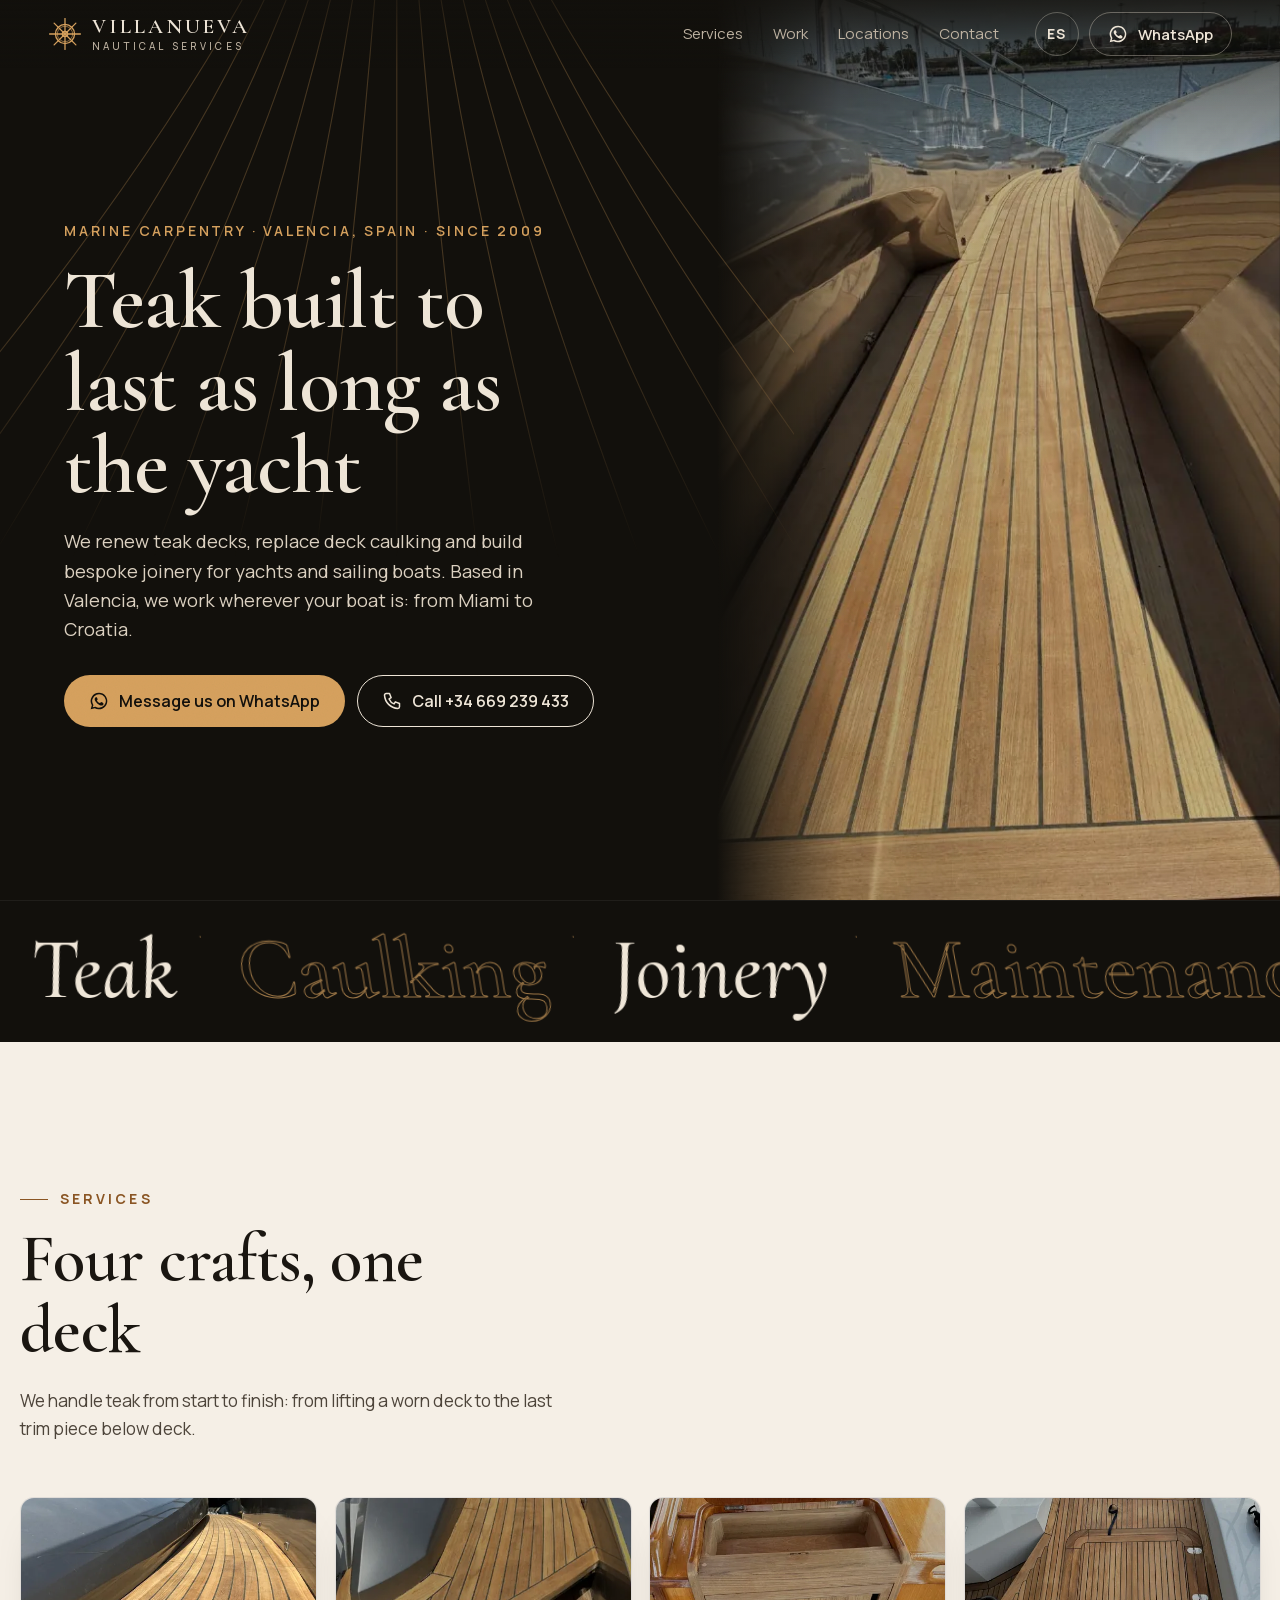
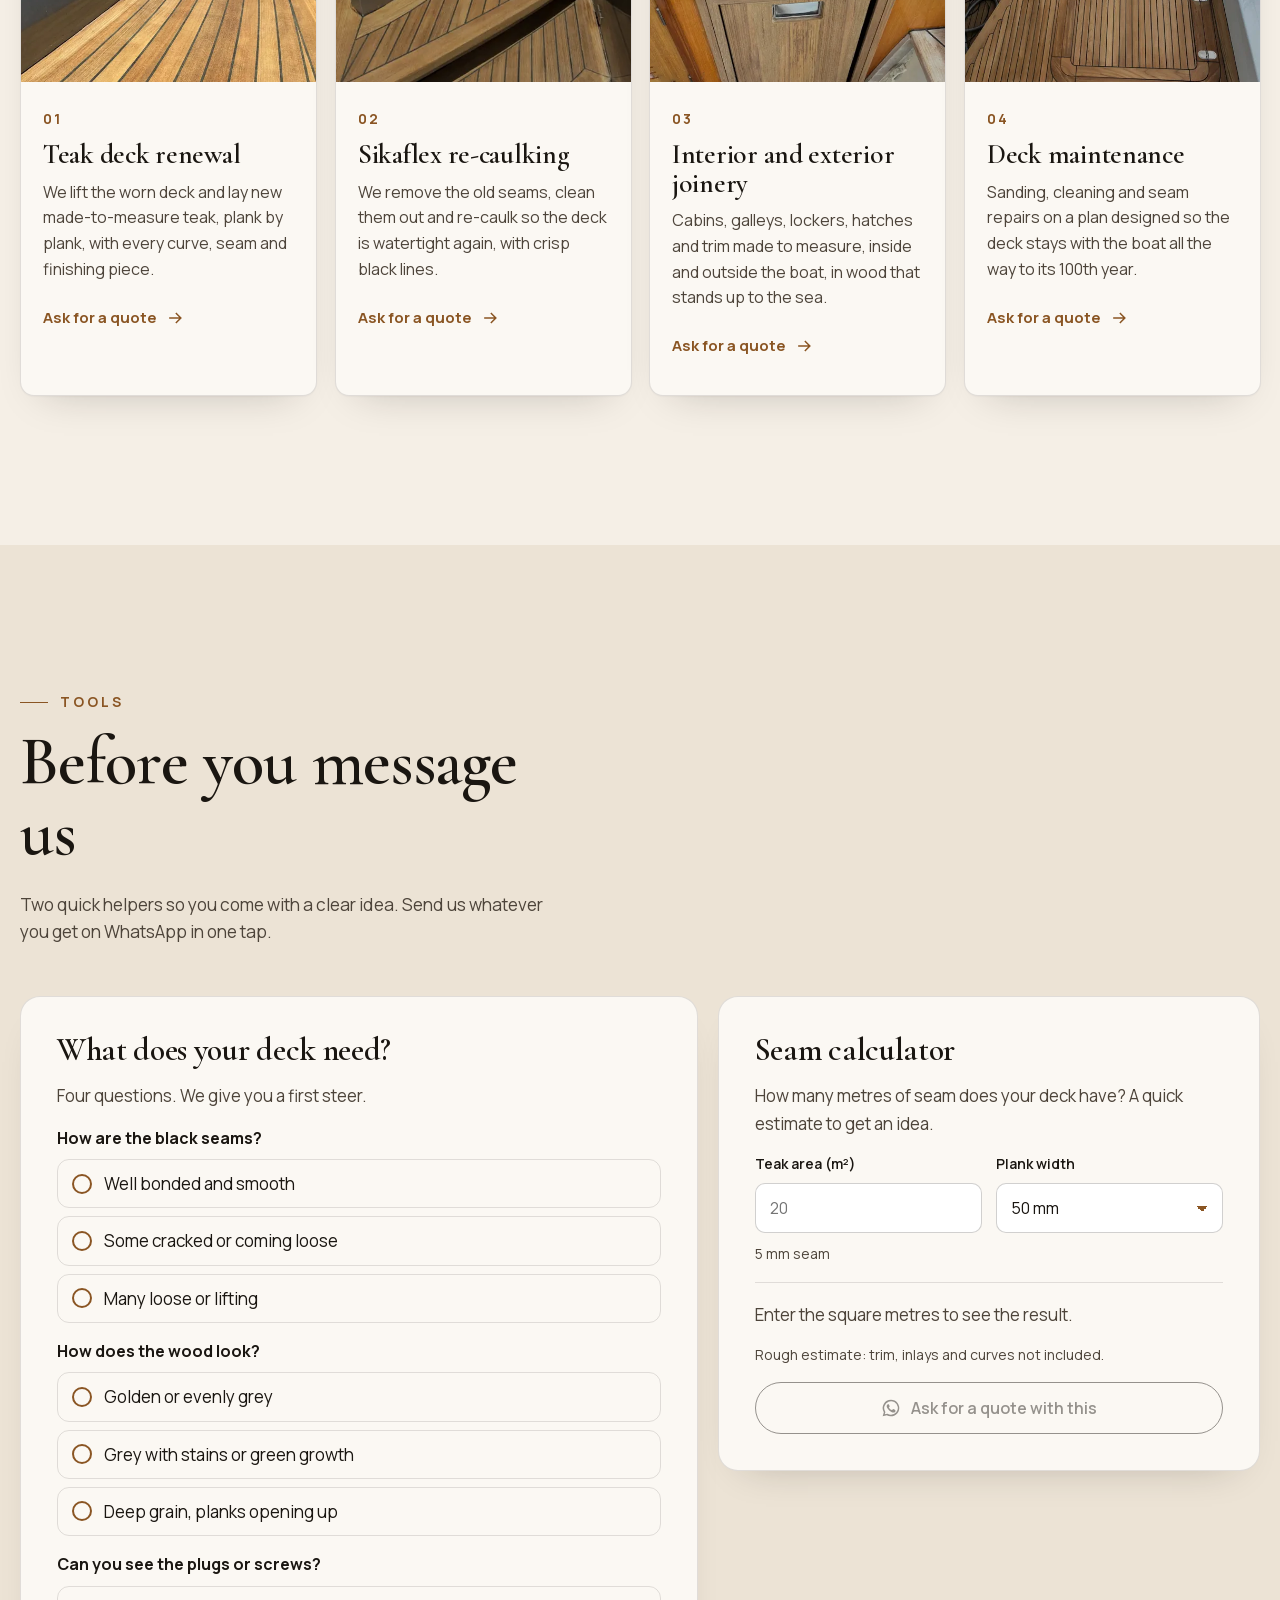
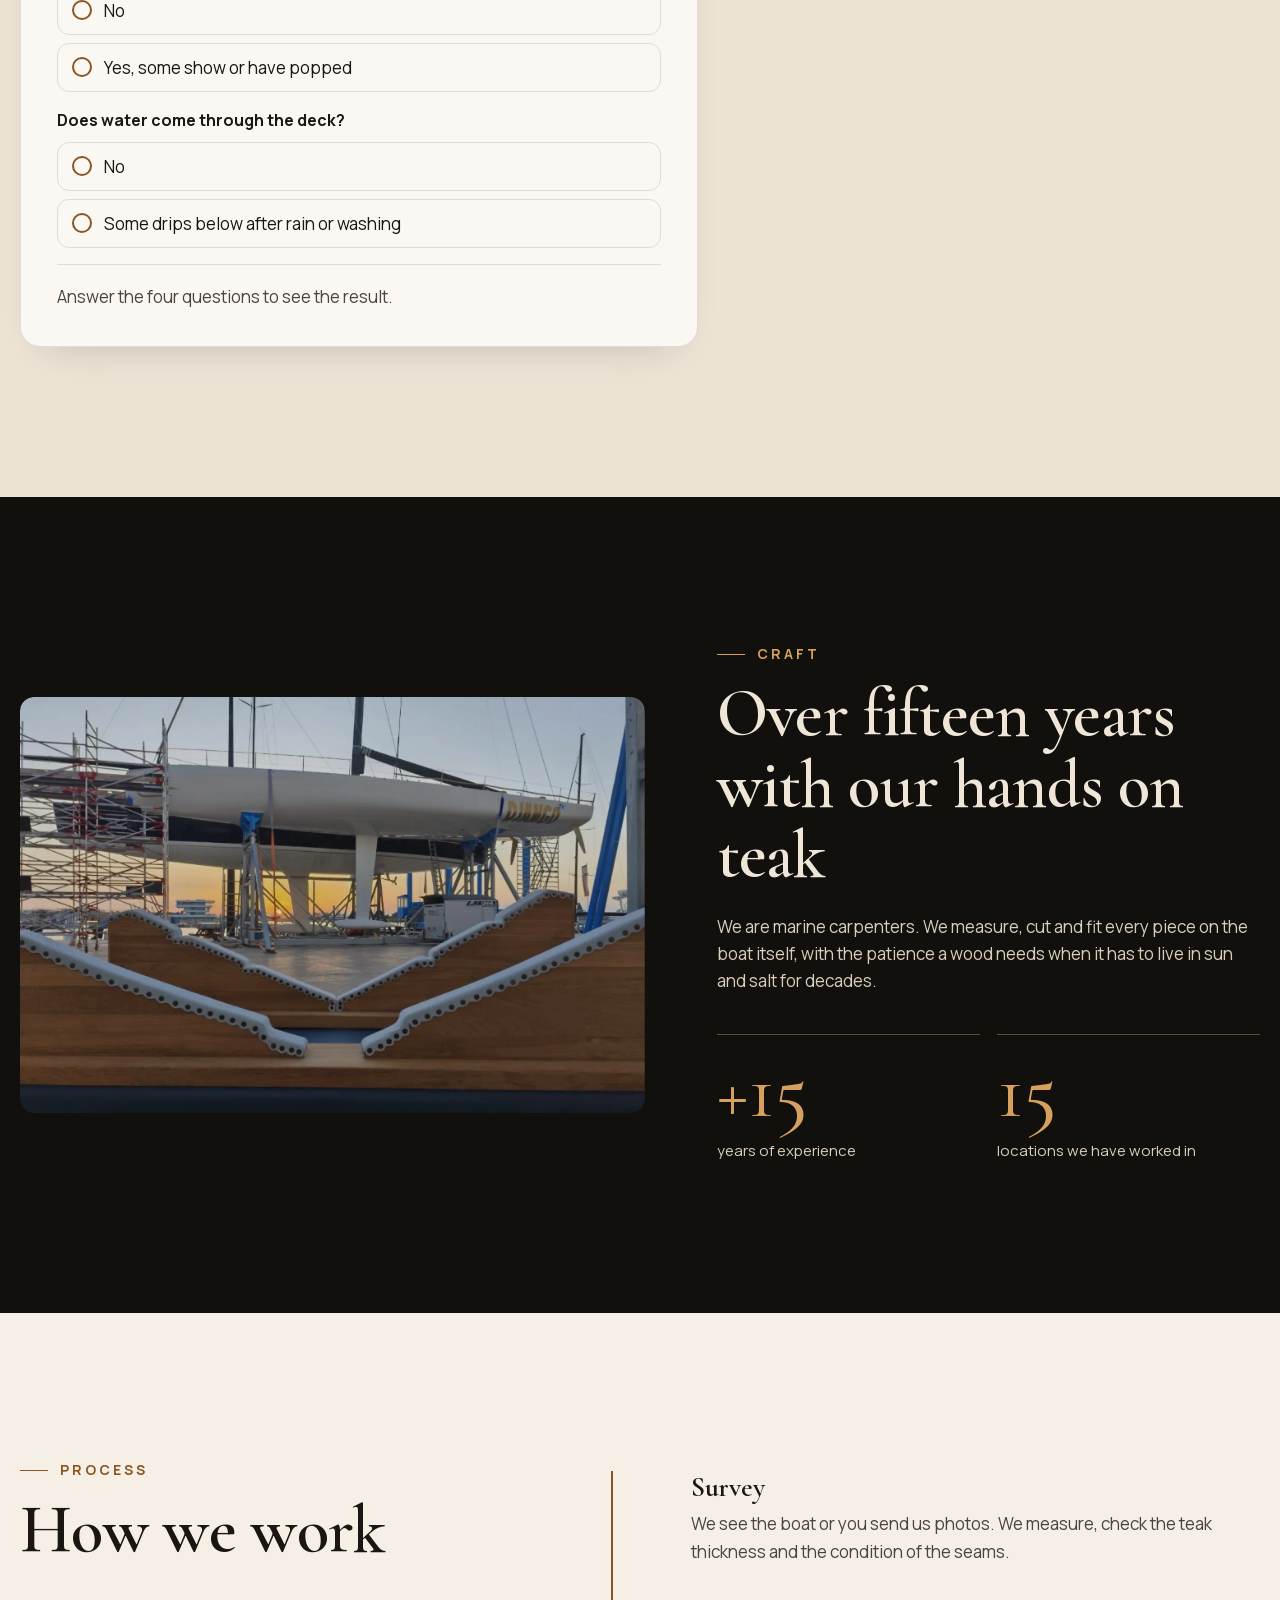
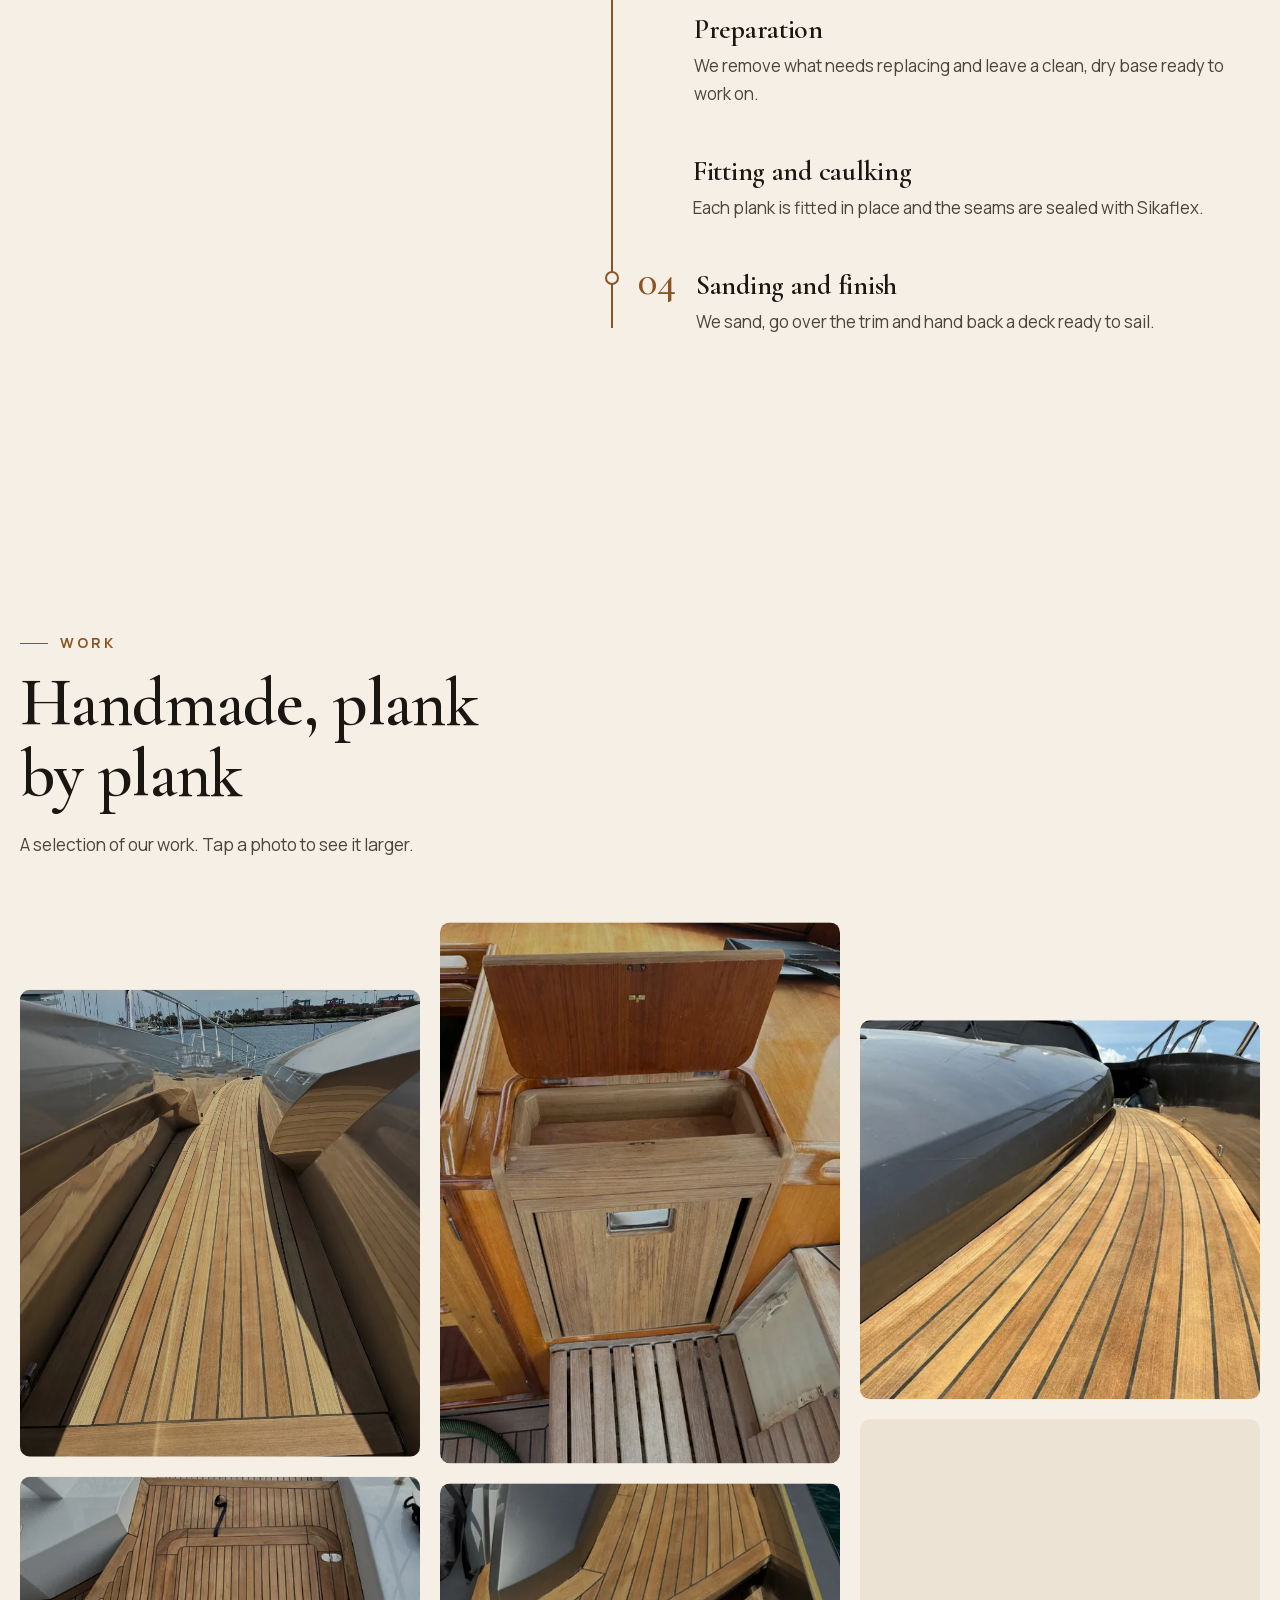
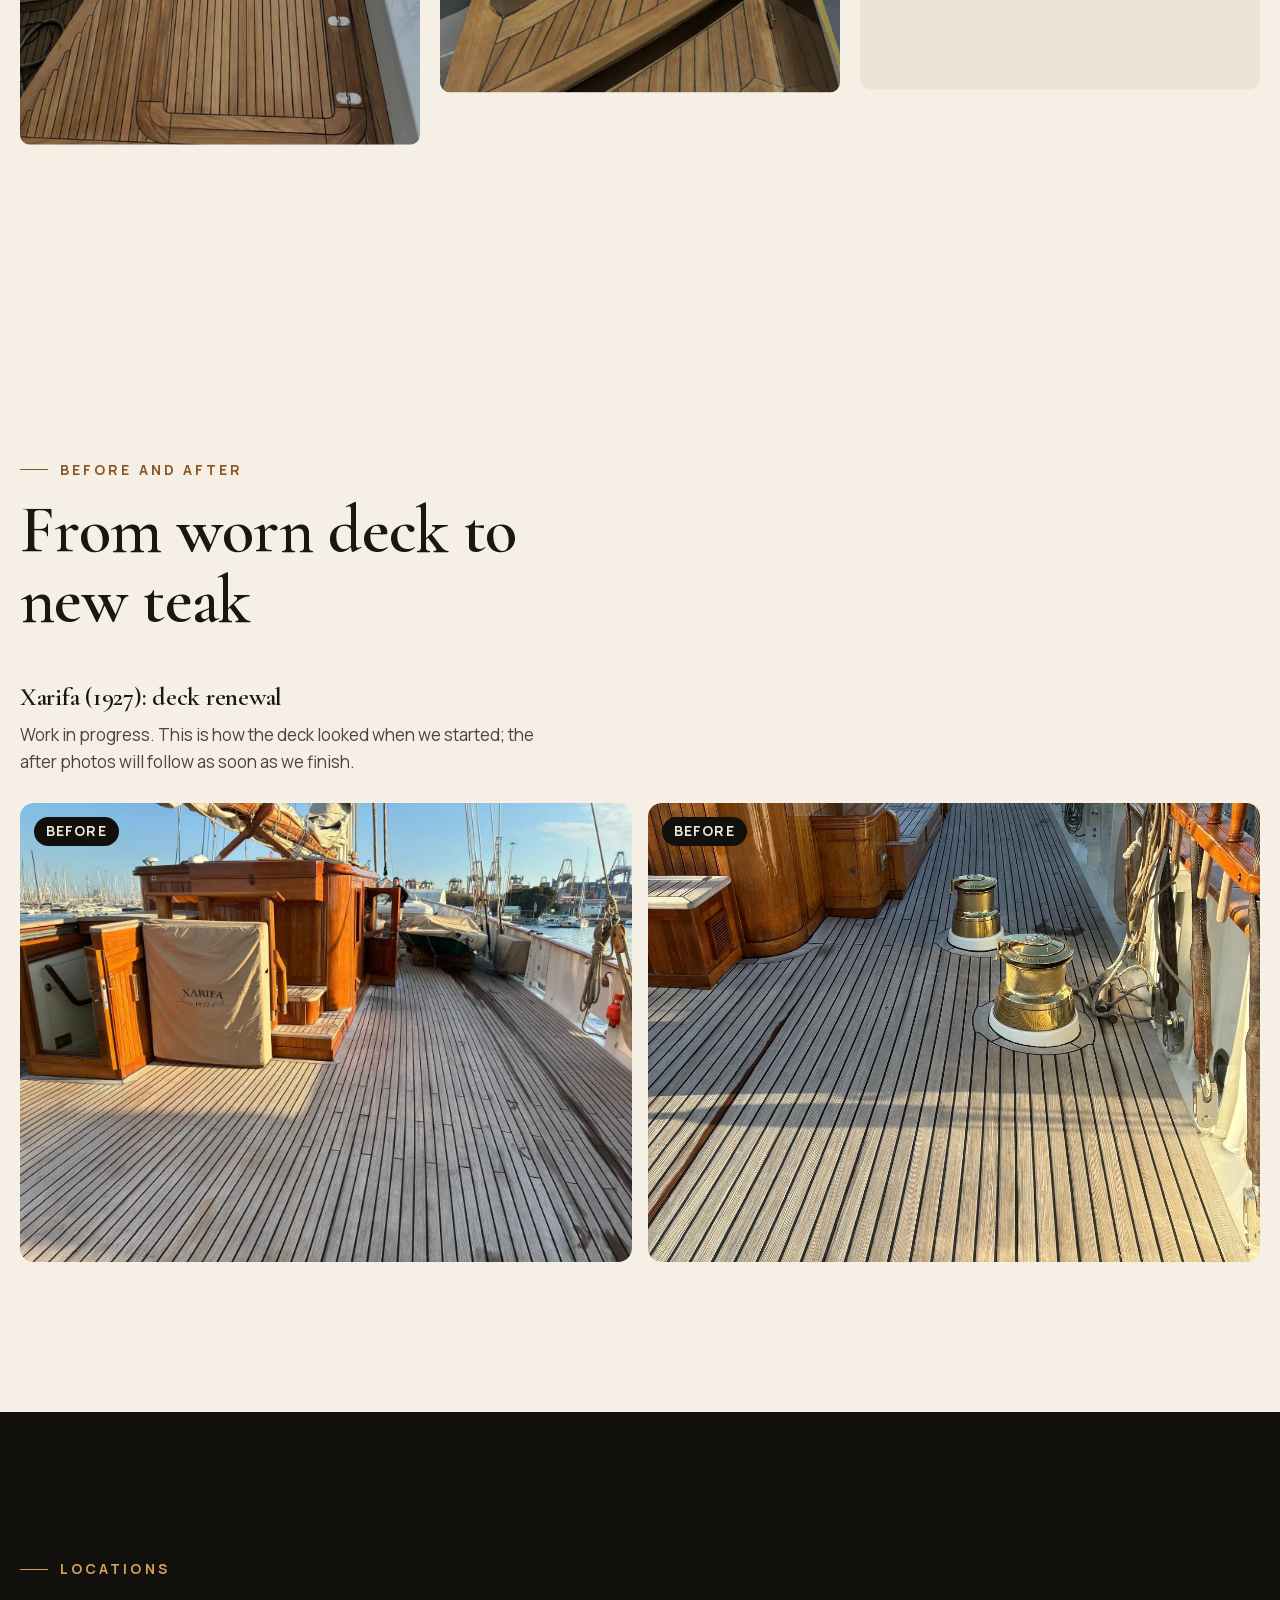
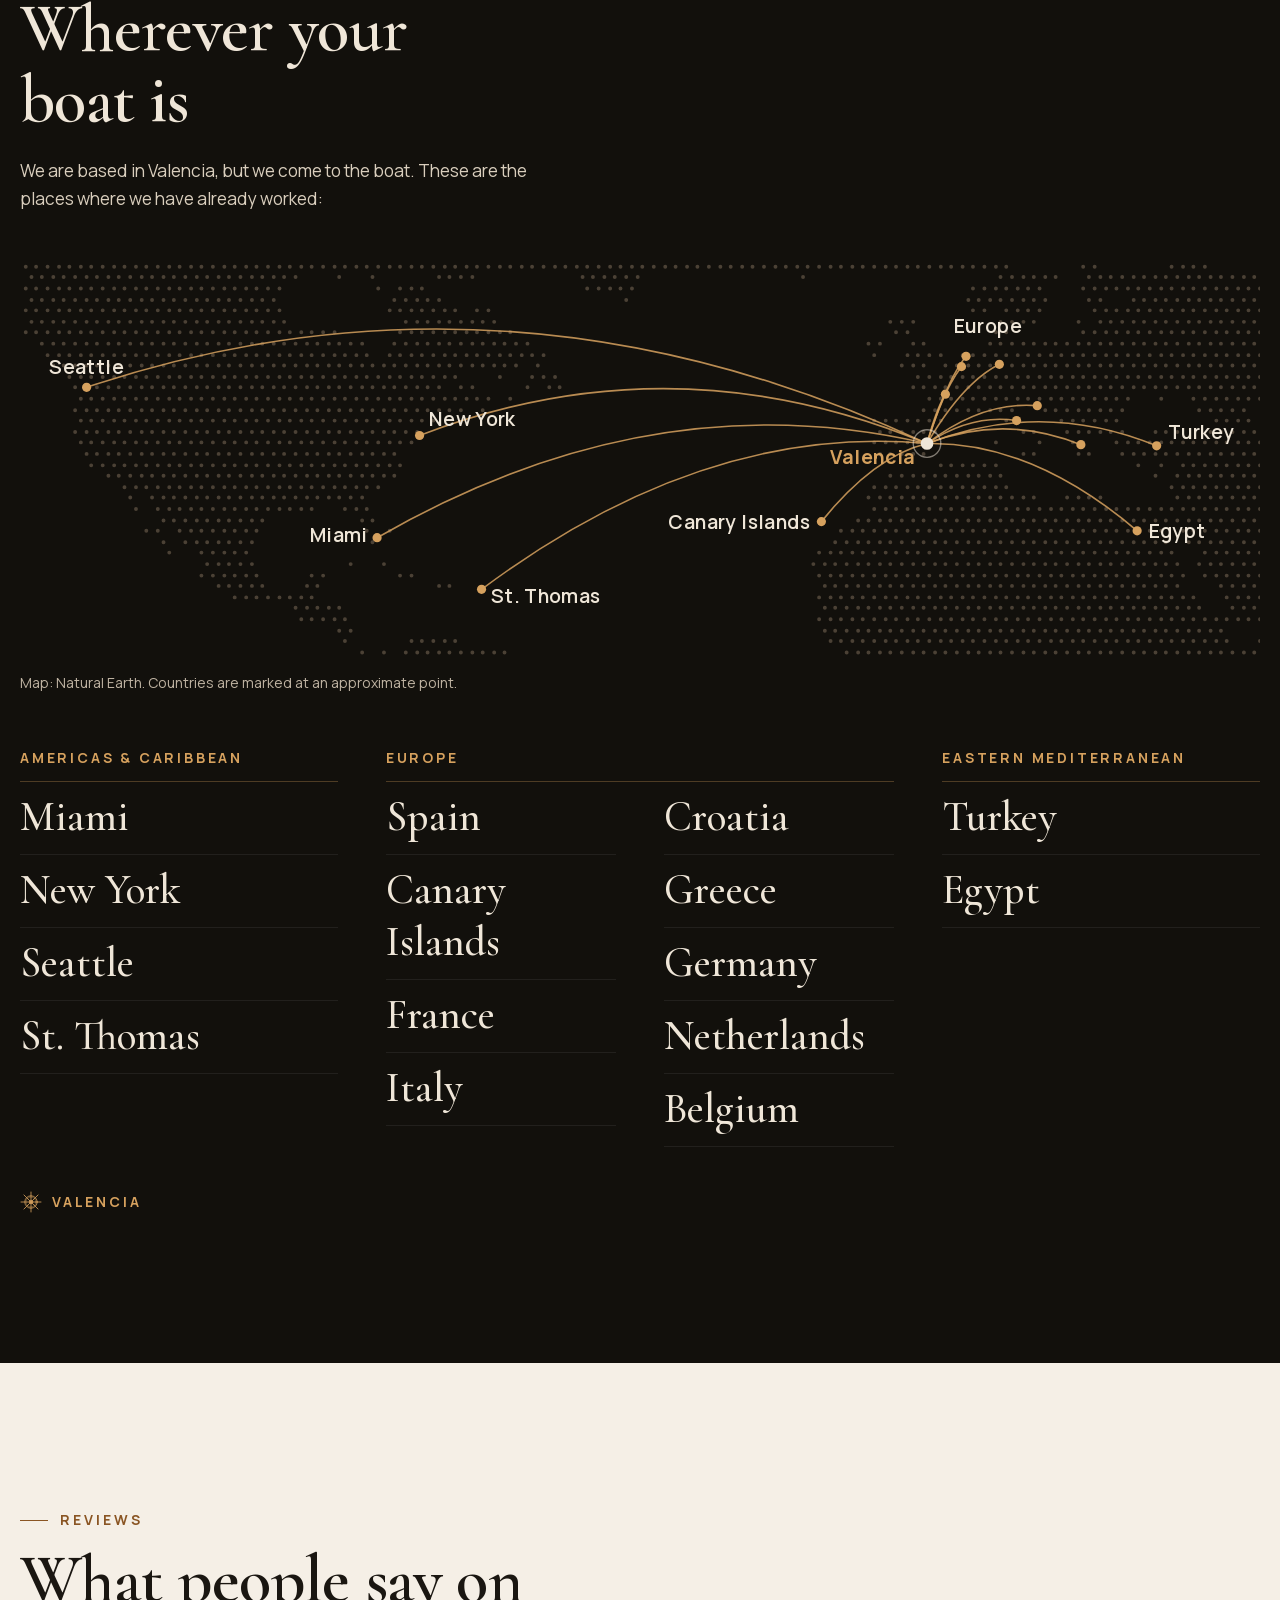
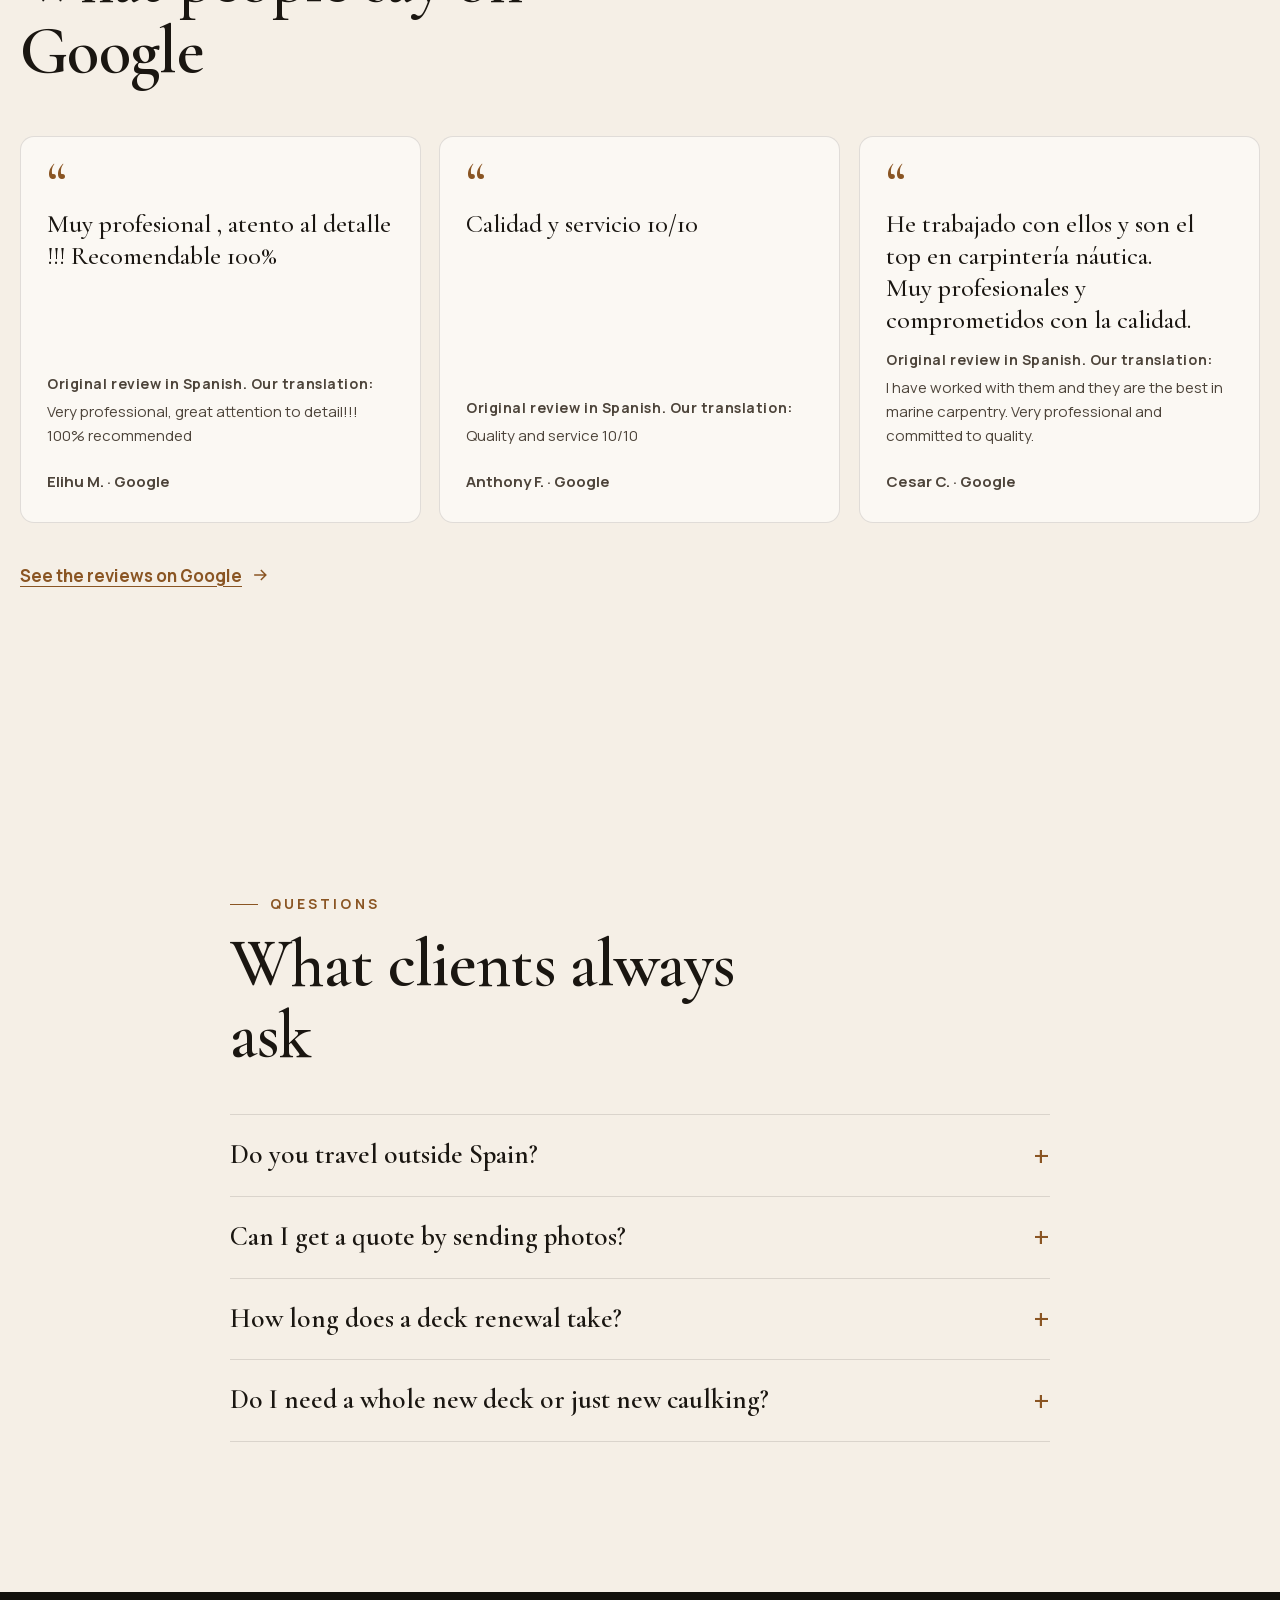
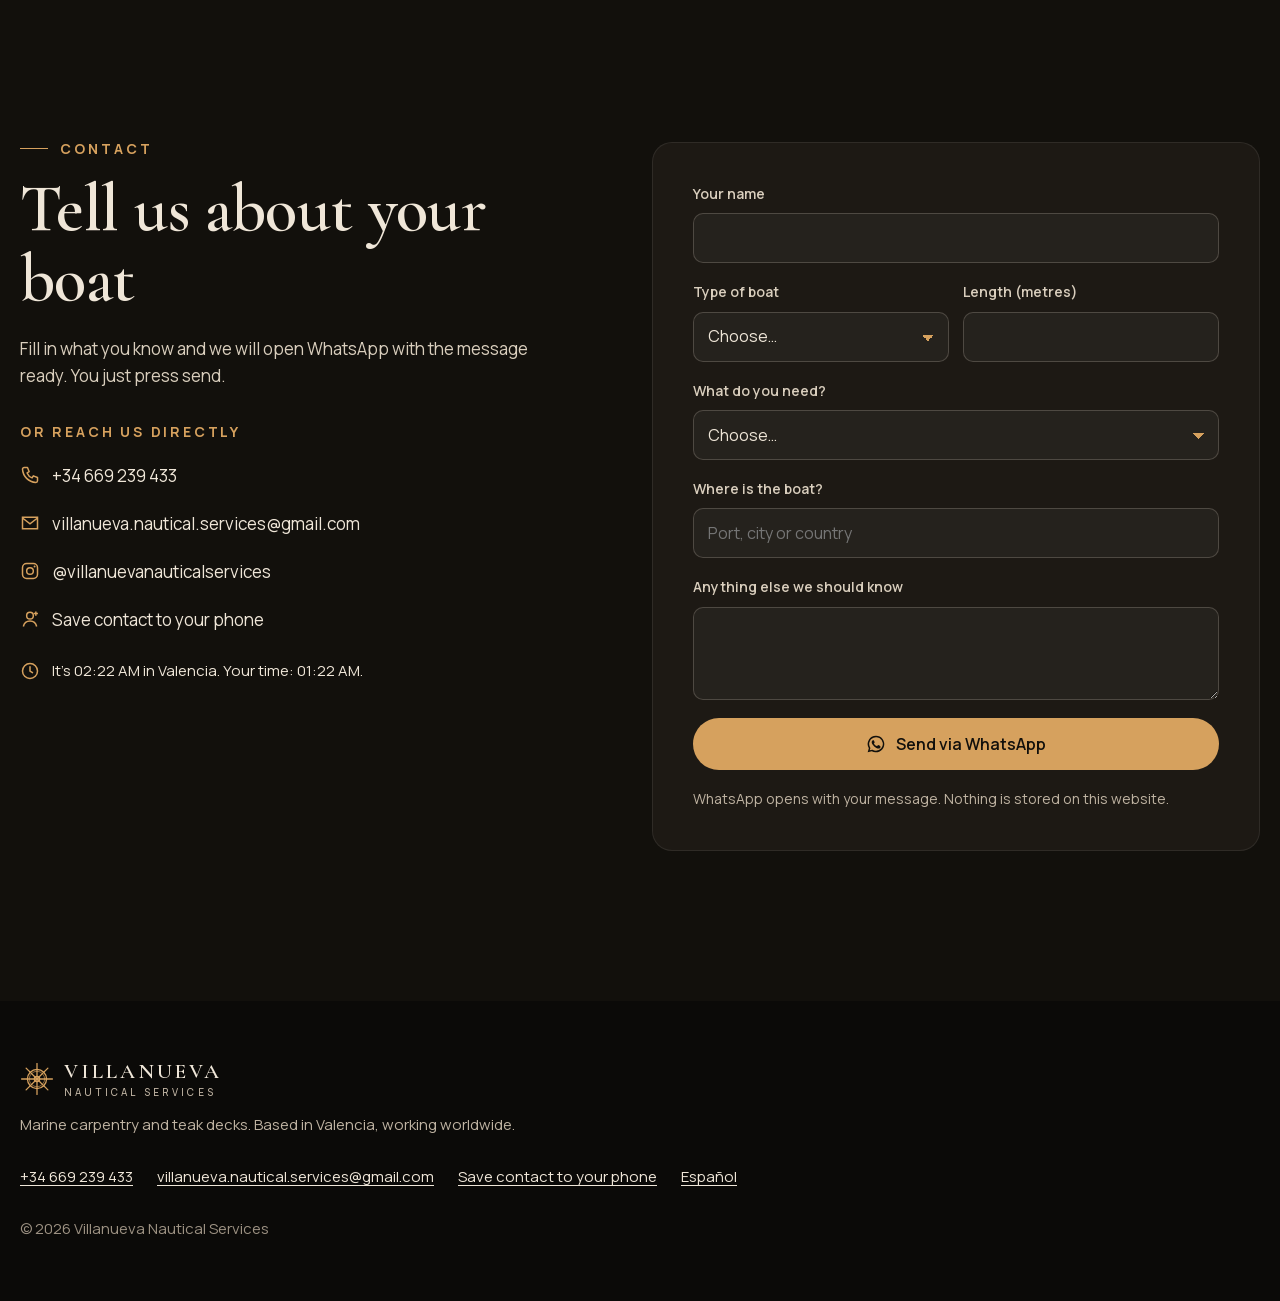
==== commit 735277c9: "Banda sin Sikaflex (Restauración) y Canarias en destinos y mapa Co-Authored-By: Claude Opus 5.5 <nor" ====
--- a/en/index.html
+++ b/en/index.html
@@ -23,11 +23,11 @@
 <meta name="twitter:card" content="summary_large_image">
 <link rel="icon" href="../assets/favicon.svg" type="image/svg+xml">
 <link rel="preload" href="../assets/fonts/Cormorant.woff2" as="font" type="font/woff2" crossorigin>
-<link rel="stylesheet" href="../assets/fonts.css?v=3">
-<link rel="stylesheet" href="../assets/movimiento.css?v=3">
-<link rel="stylesheet" href="../assets/site.css?v=3">
+<link rel="stylesheet" href="../assets/fonts.css?v=4">
+<link rel="stylesheet" href="../assets/movimiento.css?v=4">
+<link rel="stylesheet" href="../assets/site.css?v=4">
 <script>document.documentElement.classList.add('js')</script>
-<script type="application/ld+json">{"@context":"https://schema.org","@type":"LocalBusiness","name":"Villanueva Nautical Services","description":"Teak deck renewal, re-caulking and bespoke marine joinery. Based in Valencia, Spain, working wherever your yacht is.","url":"https://nuriars2404-ops.github.io/villanueva-nautical/en/","image":"https://nuriars2404-ops.github.io/villanueva-nautical/img/compartir.jpg","logo":"https://nuriars2404-ops.github.io/villanueva-nautical/img/logo.png","telephone":"+34669239433","email":"villanueva.nautical.services@gmail.com","foundingDate":"2009","address":{"@type":"PostalAddress","addressLocality":"Valencia","addressCountry":"ES"},"areaServed":["Miami","New York","Seattle","St. Thomas","Spain","France","Italy","Croatia","Greece","Germany","Netherlands","Belgium","Turkey","Egypt"],"sameAs":["https://www.instagram.com/villanuevanauticalservices/"]}</script>
+<script type="application/ld+json">{"@context":"https://schema.org","@type":"LocalBusiness","name":"Villanueva Nautical Services","description":"Teak deck renewal, re-caulking and bespoke marine joinery. Based in Valencia, Spain, working wherever your yacht is.","url":"https://nuriars2404-ops.github.io/villanueva-nautical/en/","image":"https://nuriars2404-ops.github.io/villanueva-nautical/img/compartir.jpg","logo":"https://nuriars2404-ops.github.io/villanueva-nautical/img/logo.png","telephone":"+34669239433","email":"villanueva.nautical.services@gmail.com","foundingDate":"2009","address":{"@type":"PostalAddress","addressLocality":"Valencia","addressCountry":"ES"},"areaServed":["Miami","New York","Seattle","St. Thomas","Spain","Canary Islands","France","Italy","Croatia","Greece","Germany","Netherlands","Belgium","Turkey","Egypt"],"sameAs":["https://www.instagram.com/villanuevanauticalservices/"]}</script>
 </head>
 <body>
 <a class="saltar" href="#servicios">Services</a>
@@ -55,7 +55,7 @@
   </div>
 </section>
 
-<div class="cinta" aria-hidden="true"><div class="pista"><span>Teak</span><i></i><span class=hueco>Caulking</span><i></i><span>Joinery</span><i></i><span class=hueco>Maintenance</span><i></i><span>Sikaflex</span><i></i><span class=hueco>Decks</span><i></i><span>Teak</span><i></i><span class=hueco>Caulking</span><i></i><span>Joinery</span><i></i><span class=hueco>Maintenance</span><i></i><span>Sikaflex</span><i></i><span class=hueco>Decks</span><i></i></div></div>
+<div class="cinta" aria-hidden="true"><div class="pista"><span>Teak</span><i></i><span class=hueco>Caulking</span><i></i><span>Joinery</span><i></i><span class=hueco>Maintenance</span><i></i><span>Restoration</span><i></i><span class=hueco>Decks</span><i></i><span>Teak</span><i></i><span class=hueco>Caulking</span><i></i><span>Joinery</span><i></i><span class=hueco>Maintenance</span><i></i><span>Restoration</span><i></i><span class=hueco>Decks</span><i></i></div></div>
 
 <section id="servicios" class="seccion">
   <div class="envoltura">
@@ -131,7 +131,7 @@
       <p>We are marine carpenters. We measure, cut and fit every piece on the boat itself, with the patience a wood needs when it has to live in sun and salt for decades.</p>
       <div class="stats">
         <div class="stat"><span class="n">+15</span><span class="t">years of experience</span></div>
-        <div class="stat"><span class="n">14</span><span class="t">locations we have worked in</span></div>
+        <div class="stat"><span class="n">15</span><span class="t">locations we have worked in</span></div>
       </div>
     </div>
   </div>
@@ -174,10 +174,10 @@
     <h2><span class="shiny">Wherever your boat is</span></h2>
     <p class="intro">We are based in Valencia, but we come to the boat. These are the places where we have already worked:</p>
     <figure class="mapa">
-      <div class="mapa-scroll" data-prog><svg class="mapa-svg" viewBox="0 0 1080 348" role="img" aria-label="Map of the places where we have worked, from Valencia"><path class="tierra" d="M5 5h0M14 5h0M24 5h0M34 5h0M43 5h0M53 5h0M62 5h0M72 5h0M82 5h0M91 5h0M101 5h0M110 5h0M120 5h0M130 5h0M139 5h0M149 5h0M158 5h0M168 5h0M178 5h0M187 5h0M197 5h0M206 5h0M216 5h0M226 5h0M235 5h0M245 5h0M254 5h0M264 5h0M274 5h0M283 5h0M293 5h0M302 5h0M312 5h0M322 5h0M331 5h0M341 5h0M350 5h0M360 5h0M370 5h0M379 5h0M389 5h0M398 5h0M408 5h0M418 5h0M427 5h0M437 5h0M446 5h0M456 5h0M466 5h0M475 5h0M485 5h0M494 5h0M504 5h0M514 5h0M523 5h0M533 5h0M542 5h0M552 5h0M562 5h0M571 5h0M581 5h0M590 5h0M600 5h0M610 5h0M619 5h0M629 5h0M638 5h0M648 5h0M658 5h0M667 5h0M677 5h0M686 5h0M696 5h0M706 5h0M715 5h0M725 5h0M734 5h0M744 5h0M754 5h0M763 5h0M773 5h0M782 5h0M792 5h0M802 5h0M811 5h0M821 5h0M830 5h0M840 5h0M850 5h0M859 5h0M926 5h0M936 5h0M1003 5h0M1013 5h0M1022 5h0M1032 5h0M10 14h0M19 14h0M29 14h0M38 14h0M48 14h0M58 14h0M67 14h0M77 14h0M86 14h0M96 14h0M106 14h0M115 14h0M125 14h0M134 14h0M144 14h0M154 14h0M163 14h0M173 14h0M182 14h0M192 14h0M202 14h0M211 14h0M221 14h0M230 14h0M240 14h0M278 14h0M307 14h0M365 14h0M374 14h0M384 14h0M394 14h0M490 14h0M499 14h0M509 14h0M518 14h0M528 14h0M538 14h0M682 14h0M854 14h0M864 14h0M874 14h0M883 14h0M893 14h0M902 14h0M931 14h0M941 14h0M950 14h0M960 14h0M970 14h0M979 14h0M989 14h0M998 14h0M1008 14h0M1018 14h0M1027 14h0M1037 14h0M1046 14h0M1056 14h0M1066 14h0M1075 14h0M5 24h0M14 24h0M24 24h0M34 24h0M43 24h0M53 24h0M62 24h0M72 24h0M82 24h0M91 24h0M101 24h0M110 24h0M120 24h0M130 24h0M139 24h0M149 24h0M158 24h0M168 24h0M178 24h0M187 24h0M197 24h0M206 24h0M216 24h0M226 24h0M312 24h0M331 24h0M341 24h0M350 24h0M494 24h0M504 24h0M514 24h0M523 24h0M533 24h0M830 24h0M840 24h0M850 24h0M859 24h0M869 24h0M878 24h0M888 24h0M926 24h0M936 24h0M946 24h0M955 24h0M965 24h0M974 24h0M984 24h0M994 24h0M1003 24h0M1013 24h0M1022 24h0M1032 24h0M1042 24h0M1051 24h0M1061 24h0M1070 24h0M1080 24h0M10 34h0M19 34h0M29 34h0M38 34h0M48 34h0M58 34h0M67 34h0M77 34h0M86 34h0M96 34h0M106 34h0M115 34h0M125 34h0M134 34h0M144 34h0M154 34h0M163 34h0M173 34h0M182 34h0M192 34h0M202 34h0M211 34h0M221 34h0M326 34h0M336 34h0M346 34h0M355 34h0M365 34h0M528 34h0M826 34h0M835 34h0M845 34h0M854 34h0M864 34h0M874 34h0M883 34h0M893 34h0M931 34h0M941 34h0M970 34h0M979 34h0M989 34h0M998 34h0M1008 34h0M1018 34h0M1027 34h0M1037 34h0M1046 34h0M1056 34h0M1066 34h0M1075 34h0M5 43h0M14 43h0M24 43h0M34 43h0M43 43h0M53 43h0M62 43h0M72 43h0M82 43h0M91 43h0M101 43h0M110 43h0M120 43h0M130 43h0M139 43h0M149 43h0M158 43h0M168 43h0M178 43h0M187 43h0M197 43h0M206 43h0M216 43h0M226 43h0M322 43h0M331 43h0M341 43h0M350 43h0M360 43h0M370 43h0M379 43h0M398 43h0M408 43h0M830 43h0M840 43h0M859 43h0M869 43h0M878 43h0M888 43h0M936 43h0M946 43h0M955 43h0M965 43h0M974 43h0M984 43h0M994 43h0M1003 43h0M1013 43h0M1022 43h0M1032 43h0M1042 43h0M1051 43h0M1061 43h0M1070 43h0M1080 43h0M10 53h0M19 53h0M29 53h0M38 53h0M48 53h0M58 53h0M67 53h0M77 53h0M86 53h0M96 53h0M106 53h0M115 53h0M125 53h0M134 53h0M144 53h0M154 53h0M163 53h0M173 53h0M182 53h0M192 53h0M202 53h0M211 53h0M221 53h0M230 53h0M336 53h0M346 53h0M355 53h0M365 53h0M374 53h0M384 53h0M394 53h0M403 53h0M413 53h0M758 53h0M768 53h0M778 53h0M854 53h0M864 53h0M874 53h0M883 53h0M922 53h0M941 53h0M950 53h0M960 53h0M970 53h0M979 53h0M989 53h0M998 53h0M1008 53h0M1018 53h0M1027 53h0M1037 53h0M1046 53h0M1056 53h0M1066 53h0M1075 53h0M5 62h0M14 62h0M24 62h0M34 62h0M43 62h0M53 62h0M62 62h0M72 62h0M82 62h0M91 62h0M101 62h0M110 62h0M120 62h0M130 62h0M139 62h0M149 62h0M158 62h0M168 62h0M178 62h0M187 62h0M197 62h0M206 62h0M216 62h0M226 62h0M235 62h0M245 62h0M254 62h0M264 62h0M274 62h0M331 62h0M341 62h0M350 62h0M360 62h0M370 62h0M379 62h0M389 62h0M398 62h0M408 62h0M418 62h0M427 62h0M763 62h0M773 62h0M850 62h0M859 62h0M926 62h0M936 62h0M946 62h0M955 62h0M965 62h0M974 62h0M984 62h0M994 62h0M1003 62h0M1013 62h0M1022 62h0M1032 62h0M1042 62h0M1051 62h0M1061 62h0M1070 62h0M1080 62h0M19 72h0M29 72h0M38 72h0M48 72h0M58 72h0M67 72h0M77 72h0M86 72h0M96 72h0M106 72h0M115 72h0M125 72h0M134 72h0M144 72h0M154 72h0M163 72h0M173 72h0M182 72h0M192 72h0M202 72h0M211 72h0M221 72h0M230 72h0M240 72h0M250 72h0M259 72h0M269 72h0M278 72h0M288 72h0M298 72h0M326 72h0M336 72h0M346 72h0M355 72h0M365 72h0M374 72h0M384 72h0M394 72h0M403 72h0M413 72h0M422 72h0M432 72h0M442 72h0M739 72h0M749 72h0M778 72h0M787 72h0M845 72h0M854 72h0M864 72h0M874 72h0M883 72h0M893 72h0M902 72h0M912 72h0M922 72h0M931 72h0M941 72h0M950 72h0M960 72h0M970 72h0M979 72h0M989 72h0M998 72h0M1008 72h0M1018 72h0M1027 72h0M1037 72h0M1046 72h0M1056 72h0M1066 72h0M1075 72h0M24 82h0M34 82h0M43 82h0M53 82h0M62 82h0M72 82h0M82 82h0M91 82h0M101 82h0M110 82h0M120 82h0M130 82h0M139 82h0M149 82h0M158 82h0M168 82h0M178 82h0M187 82h0M197 82h0M206 82h0M216 82h0M226 82h0M235 82h0M245 82h0M254 82h0M264 82h0M274 82h0M283 82h0M293 82h0M302 82h0M322 82h0M331 82h0M341 82h0M350 82h0M360 82h0M370 82h0M379 82h0M389 82h0M398 82h0M408 82h0M418 82h0M427 82h0M437 82h0M446 82h0M456 82h0M744 82h0M773 82h0M782 82h0M792 82h0M802 82h0M821 82h0M830 82h0M840 82h0M850 82h0M859 82h0M869 82h0M878 82h0M888 82h0M898 82h0M907 82h0M917 82h0M926 82h0M936 82h0M946 82h0M955 82h0M965 82h0M974 82h0M984 82h0M994 82h0M1003 82h0M1013 82h0M1022 82h0M1032 82h0M1042 82h0M1051 82h0M1061 82h0M1070 82h0M1080 82h0M29 91h0M38 91h0M48 91h0M58 91h0M67 91h0M77 91h0M86 91h0M96 91h0M106 91h0M115 91h0M125 91h0M134 91h0M144 91h0M154 91h0M163 91h0M173 91h0M182 91h0M192 91h0M202 91h0M211 91h0M221 91h0M230 91h0M240 91h0M250 91h0M259 91h0M269 91h0M278 91h0M288 91h0M298 91h0M307 91h0M317 91h0M326 91h0M336 91h0M346 91h0M355 91h0M365 91h0M374 91h0M384 91h0M394 91h0M403 91h0M413 91h0M422 91h0M432 91h0M451 91h0M768 91h0M778 91h0M787 91h0M806 91h0M816 91h0M826 91h0M835 91h0M845 91h0M854 91h0M864 91h0M874 91h0M883 91h0M893 91h0M902 91h0M912 91h0M922 91h0M931 91h0M941 91h0M950 91h0M960 91h0M970 91h0M979 91h0M989 91h0M998 91h0M1008 91h0M1018 91h0M1027 91h0M1037 91h0M1046 91h0M1056 91h0M1066 91h0M1075 91h0M43 101h0M53 101h0M62 101h0M72 101h0M82 101h0M91 101h0M101 101h0M110 101h0M120 101h0M130 101h0M139 101h0M149 101h0M158 101h0M168 101h0M178 101h0M187 101h0M197 101h0M206 101h0M216 101h0M226 101h0M235 101h0M245 101h0M254 101h0M264 101h0M274 101h0M283 101h0M293 101h0M302 101h0M312 101h0M322 101h0M331 101h0M341 101h0M350 101h0M360 101h0M370 101h0M379 101h0M418 101h0M446 101h0M456 101h0M466 101h0M782 101h0M792 101h0M802 101h0M811 101h0M821 101h0M830 101h0M840 101h0M850 101h0M859 101h0M869 101h0M878 101h0M888 101h0M898 101h0M907 101h0M917 101h0M926 101h0M936 101h0M946 101h0M955 101h0M965 101h0M974 101h0M984 101h0M994 101h0M1003 101h0M1013 101h0M1022 101h0M1032 101h0M1042 101h0M1051 101h0M1061 101h0M1070 101h0M1080 101h0M48 110h0M67 110h0M77 110h0M86 110h0M96 110h0M106 110h0M115 110h0M125 110h0M134 110h0M144 110h0M154 110h0M163 110h0M173 110h0M182 110h0M192 110h0M202 110h0M211 110h0M221 110h0M230 110h0M240 110h0M250 110h0M259 110h0M269 110h0M278 110h0M288 110h0M298 110h0M307 110h0M317 110h0M326 110h0M336 110h0M346 110h0M355 110h0M365 110h0M384 110h0M394 110h0M442 110h0M461 110h0M470 110h0M778 110h0M787 110h0M797 110h0M806 110h0M816 110h0M826 110h0M835 110h0M845 110h0M854 110h0M864 110h0M874 110h0M883 110h0M893 110h0M902 110h0M912 110h0M922 110h0M931 110h0M941 110h0M950 110h0M960 110h0M970 110h0M979 110h0M989 110h0M998 110h0M1008 110h0M1018 110h0M1027 110h0M1037 110h0M1046 110h0M1056 110h0M1066 110h0M1075 110h0M53 120h0M62 120h0M72 120h0M82 120h0M91 120h0M101 120h0M110 120h0M120 120h0M130 120h0M139 120h0M149 120h0M158 120h0M168 120h0M178 120h0M187 120h0M197 120h0M206 120h0M216 120h0M226 120h0M235 120h0M245 120h0M254 120h0M264 120h0M274 120h0M283 120h0M293 120h0M302 120h0M312 120h0M322 120h0M331 120h0M341 120h0M350 120h0M360 120h0M370 120h0M379 120h0M389 120h0M398 120h0M408 120h0M427 120h0M792 120h0M802 120h0M811 120h0M821 120h0M830 120h0M840 120h0M850 120h0M859 120h0M869 120h0M878 120h0M888 120h0M898 120h0M907 120h0M917 120h0M926 120h0M936 120h0M946 120h0M955 120h0M965 120h0M994 120h0M1022 120h0M1032 120h0M1042 120h0M1051 120h0M1061 120h0M1070 120h0M1080 120h0M48 130h0M58 130h0M67 130h0M77 130h0M86 130h0M96 130h0M106 130h0M115 130h0M125 130h0M134 130h0M144 130h0M154 130h0M163 130h0M173 130h0M182 130h0M192 130h0M202 130h0M211 130h0M221 130h0M230 130h0M240 130h0M250 130h0M259 130h0M269 130h0M278 130h0M288 130h0M298 130h0M307 130h0M317 130h0M326 130h0M336 130h0M346 130h0M355 130h0M365 130h0M374 130h0M384 130h0M403 130h0M787 130h0M797 130h0M806 130h0M816 130h0M826 130h0M835 130h0M845 130h0M854 130h0M864 130h0M893 130h0M902 130h0M912 130h0M922 130h0M931 130h0M941 130h0M950 130h0M960 130h0M1027 130h0M1037 130h0M1046 130h0M1056 130h0M1066 130h0M53 139h0M62 139h0M72 139h0M82 139h0M91 139h0M101 139h0M110 139h0M120 139h0M130 139h0M139 139h0M149 139h0M158 139h0M168 139h0M178 139h0M187 139h0M197 139h0M206 139h0M216 139h0M226 139h0M235 139h0M245 139h0M254 139h0M264 139h0M274 139h0M283 139h0M293 139h0M302 139h0M312 139h0M322 139h0M331 139h0M341 139h0M350 139h0M360 139h0M744 139h0M754 139h0M763 139h0M773 139h0M782 139h0M792 139h0M802 139h0M859 139h0M869 139h0M907 139h0M917 139h0M926 139h0M936 139h0M946 139h0M955 139h0M1042 139h0M1051 139h0M1061 139h0M1070 139h0M48 149h0M58 149h0M67 149h0M77 149h0M86 149h0M96 149h0M106 149h0M115 149h0M125 149h0M134 149h0M144 149h0M154 149h0M163 149h0M173 149h0M182 149h0M192 149h0M202 149h0M211 149h0M221 149h0M230 149h0M240 149h0M250 149h0M259 149h0M269 149h0M278 149h0M288 149h0M298 149h0M307 149h0M317 149h0M326 149h0M336 149h0M346 149h0M749 149h0M758 149h0M768 149h0M778 149h0M787 149h0M797 149h0M874 149h0M883 149h0M912 149h0M922 149h0M931 149h0M941 149h0M950 149h0M960 149h0M989 149h0M998 149h0M1008 149h0M1037 149h0M1046 149h0M1056 149h0M1066 149h0M1075 149h0M53 158h0M62 158h0M72 158h0M82 158h0M91 158h0M101 158h0M110 158h0M120 158h0M130 158h0M139 158h0M149 158h0M158 158h0M168 158h0M178 158h0M187 158h0M197 158h0M206 158h0M216 158h0M226 158h0M235 158h0M245 158h0M254 158h0M264 158h0M274 158h0M283 158h0M293 158h0M302 158h0M312 158h0M322 158h0M331 158h0M341 158h0M744 158h0M754 158h0M763 158h0M773 158h0M782 158h0M850 158h0M888 158h0M917 158h0M926 158h0M955 158h0M965 158h0M974 158h0M984 158h0M994 158h0M1003 158h0M1013 158h0M1022 158h0M1032 158h0M1042 158h0M1051 158h0M1061 158h0M1070 158h0M1080 158h0M58 168h0M67 168h0M77 168h0M86 168h0M96 168h0M106 168h0M115 168h0M125 168h0M134 168h0M144 168h0M154 168h0M163 168h0M173 168h0M182 168h0M192 168h0M202 168h0M211 168h0M221 168h0M230 168h0M240 168h0M250 168h0M259 168h0M269 168h0M278 168h0M288 168h0M298 168h0M307 168h0M317 168h0M326 168h0M749 168h0M758 168h0M768 168h0M778 168h0M787 168h0M874 168h0M883 168h0M922 168h0M931 168h0M960 168h0M970 168h0M979 168h0M989 168h0M998 168h0M1008 168h0M1018 168h0M1027 168h0M1037 168h0M1046 168h0M1056 168h0M1066 168h0M1075 168h0M62 178h0M72 178h0M82 178h0M91 178h0M101 178h0M110 178h0M120 178h0M130 178h0M139 178h0M149 178h0M158 178h0M168 178h0M178 178h0M187 178h0M197 178h0M206 178h0M216 178h0M226 178h0M235 178h0M245 178h0M254 178h0M264 178h0M274 178h0M283 178h0M293 178h0M302 178h0M312 178h0M322 178h0M331 178h0M802 178h0M811 178h0M821 178h0M830 178h0M840 178h0M850 178h0M974 178h0M994 178h0M1013 178h0M1022 178h0M1032 178h0M1042 178h0M1051 178h0M1061 178h0M1070 178h0M1080 178h0M77 187h0M86 187h0M96 187h0M106 187h0M115 187h0M125 187h0M134 187h0M144 187h0M154 187h0M163 187h0M173 187h0M182 187h0M192 187h0M202 187h0M211 187h0M221 187h0M230 187h0M240 187h0M250 187h0M259 187h0M269 187h0M278 187h0M288 187h0M298 187h0M307 187h0M317 187h0M326 187h0M758 187h0M768 187h0M778 187h0M787 187h0M797 187h0M806 187h0M816 187h0M826 187h0M835 187h0M845 187h0M854 187h0M989 187h0M1008 187h0M1018 187h0M1027 187h0M1037 187h0M1046 187h0M1056 187h0M1066 187h0M1075 187h0M91 197h0M101 197h0M110 197h0M120 197h0M130 197h0M139 197h0M149 197h0M158 197h0M168 197h0M178 197h0M187 197h0M197 197h0M206 197h0M216 197h0M226 197h0M235 197h0M245 197h0M254 197h0M264 197h0M274 197h0M283 197h0M293 197h0M302 197h0M312 197h0M744 197h0M754 197h0M763 197h0M773 197h0M782 197h0M792 197h0M802 197h0M811 197h0M821 197h0M830 197h0M840 197h0M850 197h0M859 197h0M1003 197h0M1013 197h0M1022 197h0M1032 197h0M1042 197h0M1051 197h0M1061 197h0M1070 197h0M1080 197h0M96 206h0M115 206h0M125 206h0M134 206h0M144 206h0M154 206h0M163 206h0M173 206h0M182 206h0M192 206h0M202 206h0M211 206h0M221 206h0M230 206h0M240 206h0M250 206h0M259 206h0M269 206h0M278 206h0M288 206h0M298 206h0M739 206h0M749 206h0M758 206h0M768 206h0M778 206h0M787 206h0M797 206h0M806 206h0M816 206h0M826 206h0M835 206h0M845 206h0M854 206h0M864 206h0M874 206h0M883 206h0M912 206h0M922 206h0M931 206h0M941 206h0M1008 206h0M1018 206h0M1027 206h0M1037 206h0M1046 206h0M1056 206h0M1066 206h0M1075 206h0M101 216h0M120 216h0M130 216h0M139 216h0M149 216h0M158 216h0M168 216h0M178 216h0M187 216h0M197 216h0M206 216h0M216 216h0M226 216h0M235 216h0M245 216h0M254 216h0M283 216h0M293 216h0M302 216h0M744 216h0M754 216h0M763 216h0M773 216h0M782 216h0M792 216h0M802 216h0M811 216h0M821 216h0M830 216h0M840 216h0M850 216h0M859 216h0M869 216h0M878 216h0M888 216h0M898 216h0M907 216h0M917 216h0M926 216h0M936 216h0M946 216h0M955 216h0M965 216h0M974 216h0M984 216h0M994 216h0M1003 216h0M1013 216h0M1022 216h0M1032 216h0M1042 216h0M1051 216h0M1061 216h0M1070 216h0M1080 216h0M125 226h0M134 226h0M144 226h0M154 226h0M163 226h0M173 226h0M182 226h0M192 226h0M202 226h0M211 226h0M298 226h0M307 226h0M730 226h0M739 226h0M749 226h0M758 226h0M768 226h0M778 226h0M787 226h0M797 226h0M806 226h0M816 226h0M826 226h0M835 226h0M845 226h0M854 226h0M864 226h0M874 226h0M883 226h0M893 226h0M902 226h0M912 226h0M922 226h0M931 226h0M941 226h0M950 226h0M960 226h0M970 226h0M979 226h0M989 226h0M998 226h0M1008 226h0M1018 226h0M1027 226h0M1037 226h0M1046 226h0M1056 226h0M1066 226h0M1075 226h0M110 235h0M120 235h0M139 235h0M149 235h0M158 235h0M168 235h0M178 235h0M187 235h0M197 235h0M206 235h0M302 235h0M322 235h0M715 235h0M725 235h0M734 235h0M744 235h0M754 235h0M763 235h0M773 235h0M782 235h0M792 235h0M802 235h0M811 235h0M821 235h0M830 235h0M840 235h0M850 235h0M859 235h0M869 235h0M878 235h0M888 235h0M898 235h0M907 235h0M917 235h0M926 235h0M936 235h0M946 235h0M955 235h0M965 235h0M974 235h0M984 235h0M994 235h0M1013 235h0M1022 235h0M1032 235h0M1042 235h0M1051 235h0M1061 235h0M1070 235h0M1080 235h0M125 245h0M144 245h0M154 245h0M163 245h0M173 245h0M182 245h0M192 245h0M202 245h0M307 245h0M710 245h0M720 245h0M730 245h0M739 245h0M749 245h0M758 245h0M768 245h0M778 245h0M787 245h0M797 245h0M806 245h0M816 245h0M826 245h0M835 245h0M845 245h0M854 245h0M864 245h0M874 245h0M883 245h0M893 245h0M902 245h0M912 245h0M922 245h0M931 245h0M941 245h0M950 245h0M960 245h0M970 245h0M979 245h0M989 245h0M998 245h0M1018 245h0M1027 245h0M1037 245h0M1046 245h0M1056 245h0M1066 245h0M1075 245h0M130 254h0M158 254h0M168 254h0M178 254h0M187 254h0M197 254h0M696 254h0M706 254h0M715 254h0M725 254h0M734 254h0M744 254h0M754 254h0M763 254h0M773 254h0M782 254h0M792 254h0M802 254h0M811 254h0M821 254h0M830 254h0M840 254h0M850 254h0M859 254h0M869 254h0M878 254h0M888 254h0M898 254h0M907 254h0M917 254h0M926 254h0M936 254h0M946 254h0M955 254h0M965 254h0M974 254h0M984 254h0M994 254h0M1003 254h0M1032 254h0M1042 254h0M1051 254h0M1061 254h0M1070 254h0M1080 254h0M163 264h0M173 264h0M182 264h0M192 264h0M202 264h0M288 264h0M317 264h0M691 264h0M701 264h0M710 264h0M720 264h0M730 264h0M739 264h0M749 264h0M758 264h0M768 264h0M778 264h0M787 264h0M797 264h0M806 264h0M816 264h0M826 264h0M835 264h0M845 264h0M854 264h0M864 264h0M874 264h0M883 264h0M893 264h0M902 264h0M912 264h0M922 264h0M931 264h0M941 264h0M950 264h0M960 264h0M970 264h0M979 264h0M989 264h0M998 264h0M1008 264h0M1027 264h0M1037 264h0M1046 264h0M1056 264h0M1066 264h0M1075 264h0M158 274h0M168 274h0M178 274h0M187 274h0M197 274h0M206 274h0M254 274h0M264 274h0M331 274h0M341 274h0M696 274h0M706 274h0M715 274h0M725 274h0M734 274h0M744 274h0M754 274h0M763 274h0M773 274h0M782 274h0M792 274h0M802 274h0M811 274h0M821 274h0M830 274h0M840 274h0M850 274h0M859 274h0M869 274h0M878 274h0M888 274h0M898 274h0M907 274h0M917 274h0M926 274h0M936 274h0M946 274h0M955 274h0M965 274h0M974 274h0M984 274h0M994 274h0M1003 274h0M1013 274h0M1032 274h0M1042 274h0M1051 274h0M1061 274h0M1070 274h0M1080 274h0M173 283h0M182 283h0M192 283h0M202 283h0M211 283h0M250 283h0M259 283h0M365 283h0M374 283h0M701 283h0M710 283h0M720 283h0M730 283h0M739 283h0M749 283h0M758 283h0M768 283h0M778 283h0M787 283h0M797 283h0M806 283h0M816 283h0M826 283h0M835 283h0M845 283h0M854 283h0M864 283h0M874 283h0M883 283h0M893 283h0M902 283h0M912 283h0M922 283h0M931 283h0M941 283h0M950 283h0M960 283h0M970 283h0M979 283h0M989 283h0M998 283h0M1008 283h0M1046 283h0M1056 283h0M1066 283h0M1075 283h0M187 293h0M197 293h0M206 293h0M216 293h0M226 293h0M235 293h0M245 293h0M254 293h0M696 293h0M706 293h0M715 293h0M725 293h0M734 293h0M744 293h0M754 293h0M763 293h0M773 293h0M782 293h0M792 293h0M802 293h0M811 293h0M821 293h0M830 293h0M840 293h0M850 293h0M859 293h0M869 293h0M878 293h0M888 293h0M898 293h0M907 293h0M917 293h0M926 293h0M936 293h0M946 293h0M955 293h0M965 293h0M974 293h0M984 293h0M994 293h0M1003 293h0M1013 293h0M1022 293h0M1051 293h0M1061 293h0M1070 293h0M1080 293h0M240 302h0M250 302h0M259 302h0M269 302h0M278 302h0M701 302h0M710 302h0M720 302h0M730 302h0M739 302h0M749 302h0M758 302h0M768 302h0M778 302h0M787 302h0M797 302h0M806 302h0M816 302h0M826 302h0M835 302h0M845 302h0M854 302h0M864 302h0M874 302h0M883 302h0M893 302h0M902 302h0M912 302h0M922 302h0M931 302h0M941 302h0M950 302h0M960 302h0M970 302h0M979 302h0M989 302h0M998 302h0M1008 302h0M1018 302h0M1027 302h0M1056 302h0M1066 302h0M1075 302h0M245 312h0M254 312h0M264 312h0M274 312h0M283 312h0M696 312h0M706 312h0M715 312h0M725 312h0M734 312h0M744 312h0M754 312h0M763 312h0M773 312h0M782 312h0M792 312h0M802 312h0M811 312h0M821 312h0M830 312h0M840 312h0M850 312h0M859 312h0M869 312h0M878 312h0M888 312h0M898 312h0M907 312h0M917 312h0M926 312h0M936 312h0M946 312h0M955 312h0M965 312h0M974 312h0M984 312h0M994 312h0M1003 312h0M1013 312h0M1022 312h0M1032 312h0M1042 312h0M1051 312h0M1061 312h0M1070 312h0M1080 312h0M278 322h0M288 322h0M701 322h0M710 322h0M720 322h0M730 322h0M739 322h0M749 322h0M758 322h0M768 322h0M778 322h0M787 322h0M797 322h0M806 322h0M816 322h0M826 322h0M835 322h0M845 322h0M854 322h0M864 322h0M874 322h0M883 322h0M893 322h0M902 322h0M912 322h0M922 322h0M931 322h0M941 322h0M950 322h0M960 322h0M970 322h0M979 322h0M989 322h0M998 322h0M1008 322h0M1018 322h0M1027 322h0M1037 322h0M1046 322h0M283 331h0M341 331h0M350 331h0M360 331h0M370 331h0M379 331h0M706 331h0M715 331h0M725 331h0M734 331h0M744 331h0M754 331h0M763 331h0M773 331h0M782 331h0M792 331h0M802 331h0M811 331h0M821 331h0M830 331h0M840 331h0M850 331h0M859 331h0M869 331h0M878 331h0M888 331h0M898 331h0M907 331h0M917 331h0M926 331h0M936 331h0M946 331h0M955 331h0M965 331h0M974 331h0M984 331h0M994 331h0M1003 331h0M1013 331h0M1022 331h0M1032 331h0M1042 331h0M1051 331h0M1080 331h0M298 341h0M317 341h0M336 341h0M346 341h0M355 341h0M365 341h0M374 341h0M384 341h0M394 341h0M403 341h0M413 341h0M422 341h0M720 341h0M730 341h0M739 341h0M749 341h0M758 341h0M768 341h0M778 341h0M787 341h0M797 341h0M806 341h0M816 341h0M826 341h0M835 341h0M845 341h0M854 341h0M864 341h0M874 341h0M883 341h0M893 341h0M902 341h0M912 341h0M922 341h0M931 341h0M941 341h0M950 341h0M960 341h0M970 341h0M979 341h0M989 341h0M998 341h0M1008 341h0M1018 341h0M1027 341h0M1037 341h0M1046 341h0M1056 341h0M1066 341h0M1075 341h0"/><g class="arcos"><path class="arco" style="--i:0" pathLength="1" d="M790 159Q424 -12 58 110"/><path class="arco" style="--i:1" pathLength="1" d="M790 159Q569 67 348 152"/><path class="arco" style="--i:2" pathLength="1" d="M790 159Q550 103 311 241"/><path class="arco" style="--i:3" pathLength="1" d="M790 159Q596 141 402 286"/><path class="arco" style="--i:4" pathLength="1" d="M790 159Q798 129 806 116"/><path class="arco" style="--i:5" pathLength="1" d="M790 159Q829 133 868 139"/><path class="arco" style="--i:6" pathLength="1" d="M790 159Q838 122 886 126"/><path class="arco" style="--i:7" pathLength="1" d="M790 159Q857 133 924 160"/><path class="arco" style="--i:8" pathLength="1" d="M790 159Q821 106 853 90"/><path class="arco" style="--i:9" pathLength="1" d="M790 159Q807 104 824 83"/><path class="arco" style="--i:10" pathLength="1" d="M790 159Q805 111 820 92"/><path class="arco" style="--i:11" pathLength="1" d="M790 159Q890 120 990 161"/><path class="arco" style="--i:12" pathLength="1" d="M790 159Q881 157 973 235"/></g><g class="pines"><circle class="pin" style="--i:0" cx="58" cy="110" r="4"/><circle class="pin" style="--i:1" cx="348" cy="152" r="4"/><circle class="pin" style="--i:2" cx="311" cy="241" r="4"/><circle class="pin" style="--i:3" cx="402" cy="286" r="4"/><circle class="pin" style="--i:4" cx="806" cy="116" r="4"/><circle class="pin" style="--i:5" cx="868" cy="139" r="4"/><circle class="pin" style="--i:6" cx="886" cy="126" r="4"/><circle class="pin" style="--i:7" cx="924" cy="160" r="4"/><circle class="pin" style="--i:8" cx="853" cy="90" r="4"/><circle class="pin" style="--i:9" cx="824" cy="83" r="4"/><circle class="pin" style="--i:10" cx="820" cy="92" r="4"/><circle class="pin" style="--i:11" cx="990" cy="161" r="4"/><circle class="pin" style="--i:12" cx="973" cy="235" r="4"/></g><circle class="base-halo" cx="790" cy="159" r="12"/><circle class="base-pin" cx="790" cy="159" r="5.5"/><text class="et et-base" x="780" y="177" text-anchor="end">Valencia</text><g class="etiquetas"><text class="et" style="--i:0" x="58" y="98" text-anchor="middle">Seattle</text><text class="et" style="--i:1" x="356" y="144" text-anchor="start">New York</text><text class="et" style="--i:2" x="303" y="245" text-anchor="end">Miami</text><text class="et" style="--i:3" x="410" y="298" text-anchor="start">St. Thomas</text><text class="et" style="--i:11" x="1000" y="155" text-anchor="start">Turkey</text><text class="et" style="--i:12" x="983" y="241" text-anchor="start">Egypt</text><text class="et" style="--i:9" x="843" y="63" text-anchor="middle">Europe</text></g></svg></div>
+      <div class="mapa-scroll" data-prog><svg class="mapa-svg" viewBox="0 0 1080 348" role="img" aria-label="Map of the places where we have worked, from Valencia"><path class="tierra" d="M5 5h0M14 5h0M24 5h0M34 5h0M43 5h0M53 5h0M62 5h0M72 5h0M82 5h0M91 5h0M101 5h0M110 5h0M120 5h0M130 5h0M139 5h0M149 5h0M158 5h0M168 5h0M178 5h0M187 5h0M197 5h0M206 5h0M216 5h0M226 5h0M235 5h0M245 5h0M254 5h0M264 5h0M274 5h0M283 5h0M293 5h0M302 5h0M312 5h0M322 5h0M331 5h0M341 5h0M350 5h0M360 5h0M370 5h0M379 5h0M389 5h0M398 5h0M408 5h0M418 5h0M427 5h0M437 5h0M446 5h0M456 5h0M466 5h0M475 5h0M485 5h0M494 5h0M504 5h0M514 5h0M523 5h0M533 5h0M542 5h0M552 5h0M562 5h0M571 5h0M581 5h0M590 5h0M600 5h0M610 5h0M619 5h0M629 5h0M638 5h0M648 5h0M658 5h0M667 5h0M677 5h0M686 5h0M696 5h0M706 5h0M715 5h0M725 5h0M734 5h0M744 5h0M754 5h0M763 5h0M773 5h0M782 5h0M792 5h0M802 5h0M811 5h0M821 5h0M830 5h0M840 5h0M850 5h0M859 5h0M926 5h0M936 5h0M1003 5h0M1013 5h0M1022 5h0M1032 5h0M10 14h0M19 14h0M29 14h0M38 14h0M48 14h0M58 14h0M67 14h0M77 14h0M86 14h0M96 14h0M106 14h0M115 14h0M125 14h0M134 14h0M144 14h0M154 14h0M163 14h0M173 14h0M182 14h0M192 14h0M202 14h0M211 14h0M221 14h0M230 14h0M240 14h0M278 14h0M307 14h0M365 14h0M374 14h0M384 14h0M394 14h0M490 14h0M499 14h0M509 14h0M518 14h0M528 14h0M538 14h0M682 14h0M854 14h0M864 14h0M874 14h0M883 14h0M893 14h0M902 14h0M931 14h0M941 14h0M950 14h0M960 14h0M970 14h0M979 14h0M989 14h0M998 14h0M1008 14h0M1018 14h0M1027 14h0M1037 14h0M1046 14h0M1056 14h0M1066 14h0M1075 14h0M5 24h0M14 24h0M24 24h0M34 24h0M43 24h0M53 24h0M62 24h0M72 24h0M82 24h0M91 24h0M101 24h0M110 24h0M120 24h0M130 24h0M139 24h0M149 24h0M158 24h0M168 24h0M178 24h0M187 24h0M197 24h0M206 24h0M216 24h0M226 24h0M312 24h0M331 24h0M341 24h0M350 24h0M494 24h0M504 24h0M514 24h0M523 24h0M533 24h0M830 24h0M840 24h0M850 24h0M859 24h0M869 24h0M878 24h0M888 24h0M926 24h0M936 24h0M946 24h0M955 24h0M965 24h0M974 24h0M984 24h0M994 24h0M1003 24h0M1013 24h0M1022 24h0M1032 24h0M1042 24h0M1051 24h0M1061 24h0M1070 24h0M1080 24h0M10 34h0M19 34h0M29 34h0M38 34h0M48 34h0M58 34h0M67 34h0M77 34h0M86 34h0M96 34h0M106 34h0M115 34h0M125 34h0M134 34h0M144 34h0M154 34h0M163 34h0M173 34h0M182 34h0M192 34h0M202 34h0M211 34h0M221 34h0M326 34h0M336 34h0M346 34h0M355 34h0M365 34h0M528 34h0M826 34h0M835 34h0M845 34h0M854 34h0M864 34h0M874 34h0M883 34h0M893 34h0M931 34h0M941 34h0M970 34h0M979 34h0M989 34h0M998 34h0M1008 34h0M1018 34h0M1027 34h0M1037 34h0M1046 34h0M1056 34h0M1066 34h0M1075 34h0M5 43h0M14 43h0M24 43h0M34 43h0M43 43h0M53 43h0M62 43h0M72 43h0M82 43h0M91 43h0M101 43h0M110 43h0M120 43h0M130 43h0M139 43h0M149 43h0M158 43h0M168 43h0M178 43h0M187 43h0M197 43h0M206 43h0M216 43h0M226 43h0M322 43h0M331 43h0M341 43h0M350 43h0M360 43h0M370 43h0M379 43h0M398 43h0M408 43h0M830 43h0M840 43h0M859 43h0M869 43h0M878 43h0M888 43h0M936 43h0M946 43h0M955 43h0M965 43h0M974 43h0M984 43h0M994 43h0M1003 43h0M1013 43h0M1022 43h0M1032 43h0M1042 43h0M1051 43h0M1061 43h0M1070 43h0M1080 43h0M10 53h0M19 53h0M29 53h0M38 53h0M48 53h0M58 53h0M67 53h0M77 53h0M86 53h0M96 53h0M106 53h0M115 53h0M125 53h0M134 53h0M144 53h0M154 53h0M163 53h0M173 53h0M182 53h0M192 53h0M202 53h0M211 53h0M221 53h0M230 53h0M336 53h0M346 53h0M355 53h0M365 53h0M374 53h0M384 53h0M394 53h0M403 53h0M413 53h0M758 53h0M768 53h0M778 53h0M854 53h0M864 53h0M874 53h0M883 53h0M922 53h0M941 53h0M950 53h0M960 53h0M970 53h0M979 53h0M989 53h0M998 53h0M1008 53h0M1018 53h0M1027 53h0M1037 53h0M1046 53h0M1056 53h0M1066 53h0M1075 53h0M5 62h0M14 62h0M24 62h0M34 62h0M43 62h0M53 62h0M62 62h0M72 62h0M82 62h0M91 62h0M101 62h0M110 62h0M120 62h0M130 62h0M139 62h0M149 62h0M158 62h0M168 62h0M178 62h0M187 62h0M197 62h0M206 62h0M216 62h0M226 62h0M235 62h0M245 62h0M254 62h0M264 62h0M274 62h0M331 62h0M341 62h0M350 62h0M360 62h0M370 62h0M379 62h0M389 62h0M398 62h0M408 62h0M418 62h0M427 62h0M763 62h0M773 62h0M850 62h0M859 62h0M926 62h0M936 62h0M946 62h0M955 62h0M965 62h0M974 62h0M984 62h0M994 62h0M1003 62h0M1013 62h0M1022 62h0M1032 62h0M1042 62h0M1051 62h0M1061 62h0M1070 62h0M1080 62h0M19 72h0M29 72h0M38 72h0M48 72h0M58 72h0M67 72h0M77 72h0M86 72h0M96 72h0M106 72h0M115 72h0M125 72h0M134 72h0M144 72h0M154 72h0M163 72h0M173 72h0M182 72h0M192 72h0M202 72h0M211 72h0M221 72h0M230 72h0M240 72h0M250 72h0M259 72h0M269 72h0M278 72h0M288 72h0M298 72h0M326 72h0M336 72h0M346 72h0M355 72h0M365 72h0M374 72h0M384 72h0M394 72h0M403 72h0M413 72h0M422 72h0M432 72h0M442 72h0M739 72h0M749 72h0M778 72h0M787 72h0M845 72h0M854 72h0M864 72h0M874 72h0M883 72h0M893 72h0M902 72h0M912 72h0M922 72h0M931 72h0M941 72h0M950 72h0M960 72h0M970 72h0M979 72h0M989 72h0M998 72h0M1008 72h0M1018 72h0M1027 72h0M1037 72h0M1046 72h0M1056 72h0M1066 72h0M1075 72h0M24 82h0M34 82h0M43 82h0M53 82h0M62 82h0M72 82h0M82 82h0M91 82h0M101 82h0M110 82h0M120 82h0M130 82h0M139 82h0M149 82h0M158 82h0M168 82h0M178 82h0M187 82h0M197 82h0M206 82h0M216 82h0M226 82h0M235 82h0M245 82h0M254 82h0M264 82h0M274 82h0M283 82h0M293 82h0M302 82h0M322 82h0M331 82h0M341 82h0M350 82h0M360 82h0M370 82h0M379 82h0M389 82h0M398 82h0M408 82h0M418 82h0M427 82h0M437 82h0M446 82h0M456 82h0M744 82h0M773 82h0M782 82h0M792 82h0M802 82h0M821 82h0M830 82h0M840 82h0M850 82h0M859 82h0M869 82h0M878 82h0M888 82h0M898 82h0M907 82h0M917 82h0M926 82h0M936 82h0M946 82h0M955 82h0M965 82h0M974 82h0M984 82h0M994 82h0M1003 82h0M1013 82h0M1022 82h0M1032 82h0M1042 82h0M1051 82h0M1061 82h0M1070 82h0M1080 82h0M29 91h0M38 91h0M48 91h0M58 91h0M67 91h0M77 91h0M86 91h0M96 91h0M106 91h0M115 91h0M125 91h0M134 91h0M144 91h0M154 91h0M163 91h0M173 91h0M182 91h0M192 91h0M202 91h0M211 91h0M221 91h0M230 91h0M240 91h0M250 91h0M259 91h0M269 91h0M278 91h0M288 91h0M298 91h0M307 91h0M317 91h0M326 91h0M336 91h0M346 91h0M355 91h0M365 91h0M374 91h0M384 91h0M394 91h0M403 91h0M413 91h0M422 91h0M432 91h0M451 91h0M768 91h0M778 91h0M787 91h0M806 91h0M816 91h0M826 91h0M835 91h0M845 91h0M854 91h0M864 91h0M874 91h0M883 91h0M893 91h0M902 91h0M912 91h0M922 91h0M931 91h0M941 91h0M950 91h0M960 91h0M970 91h0M979 91h0M989 91h0M998 91h0M1008 91h0M1018 91h0M1027 91h0M1037 91h0M1046 91h0M1056 91h0M1066 91h0M1075 91h0M43 101h0M53 101h0M62 101h0M72 101h0M82 101h0M91 101h0M101 101h0M110 101h0M120 101h0M130 101h0M139 101h0M149 101h0M158 101h0M168 101h0M178 101h0M187 101h0M197 101h0M206 101h0M216 101h0M226 101h0M235 101h0M245 101h0M254 101h0M264 101h0M274 101h0M283 101h0M293 101h0M302 101h0M312 101h0M322 101h0M331 101h0M341 101h0M350 101h0M360 101h0M370 101h0M379 101h0M418 101h0M446 101h0M456 101h0M466 101h0M782 101h0M792 101h0M802 101h0M811 101h0M821 101h0M830 101h0M840 101h0M850 101h0M859 101h0M869 101h0M878 101h0M888 101h0M898 101h0M907 101h0M917 101h0M926 101h0M936 101h0M946 101h0M955 101h0M965 101h0M974 101h0M984 101h0M994 101h0M1003 101h0M1013 101h0M1022 101h0M1032 101h0M1042 101h0M1051 101h0M1061 101h0M1070 101h0M1080 101h0M48 110h0M67 110h0M77 110h0M86 110h0M96 110h0M106 110h0M115 110h0M125 110h0M134 110h0M144 110h0M154 110h0M163 110h0M173 110h0M182 110h0M192 110h0M202 110h0M211 110h0M221 110h0M230 110h0M240 110h0M250 110h0M259 110h0M269 110h0M278 110h0M288 110h0M298 110h0M307 110h0M317 110h0M326 110h0M336 110h0M346 110h0M355 110h0M365 110h0M384 110h0M394 110h0M442 110h0M461 110h0M470 110h0M778 110h0M787 110h0M797 110h0M806 110h0M816 110h0M826 110h0M835 110h0M845 110h0M854 110h0M864 110h0M874 110h0M883 110h0M893 110h0M902 110h0M912 110h0M922 110h0M931 110h0M941 110h0M950 110h0M960 110h0M970 110h0M979 110h0M989 110h0M998 110h0M1008 110h0M1018 110h0M1027 110h0M1037 110h0M1046 110h0M1056 110h0M1066 110h0M1075 110h0M53 120h0M62 120h0M72 120h0M82 120h0M91 120h0M101 120h0M110 120h0M120 120h0M130 120h0M139 120h0M149 120h0M158 120h0M168 120h0M178 120h0M187 120h0M197 120h0M206 120h0M216 120h0M226 120h0M235 120h0M245 120h0M254 120h0M264 120h0M274 120h0M283 120h0M293 120h0M302 120h0M312 120h0M322 120h0M331 120h0M341 120h0M350 120h0M360 120h0M370 120h0M379 120h0M389 120h0M398 120h0M408 120h0M427 120h0M792 120h0M802 120h0M811 120h0M821 120h0M830 120h0M840 120h0M850 120h0M859 120h0M869 120h0M878 120h0M888 120h0M898 120h0M907 120h0M917 120h0M926 120h0M936 120h0M946 120h0M955 120h0M965 120h0M994 120h0M1022 120h0M1032 120h0M1042 120h0M1051 120h0M1061 120h0M1070 120h0M1080 120h0M48 130h0M58 130h0M67 130h0M77 130h0M86 130h0M96 130h0M106 130h0M115 130h0M125 130h0M134 130h0M144 130h0M154 130h0M163 130h0M173 130h0M182 130h0M192 130h0M202 130h0M211 130h0M221 130h0M230 130h0M240 130h0M250 130h0M259 130h0M269 130h0M278 130h0M288 130h0M298 130h0M307 130h0M317 130h0M326 130h0M336 130h0M346 130h0M355 130h0M365 130h0M374 130h0M384 130h0M403 130h0M787 130h0M797 130h0M806 130h0M816 130h0M826 130h0M835 130h0M845 130h0M854 130h0M864 130h0M893 130h0M902 130h0M912 130h0M922 130h0M931 130h0M941 130h0M950 130h0M960 130h0M1027 130h0M1037 130h0M1046 130h0M1056 130h0M1066 130h0M53 139h0M62 139h0M72 139h0M82 139h0M91 139h0M101 139h0M110 139h0M120 139h0M130 139h0M139 139h0M149 139h0M158 139h0M168 139h0M178 139h0M187 139h0M197 139h0M206 139h0M216 139h0M226 139h0M235 139h0M245 139h0M254 139h0M264 139h0M274 139h0M283 139h0M293 139h0M302 139h0M312 139h0M322 139h0M331 139h0M341 139h0M350 139h0M360 139h0M744 139h0M754 139h0M763 139h0M773 139h0M782 139h0M792 139h0M802 139h0M859 139h0M869 139h0M907 139h0M917 139h0M926 139h0M936 139h0M946 139h0M955 139h0M1042 139h0M1051 139h0M1061 139h0M1070 139h0M48 149h0M58 149h0M67 149h0M77 149h0M86 149h0M96 149h0M106 149h0M115 149h0M125 149h0M134 149h0M144 149h0M154 149h0M163 149h0M173 149h0M182 149h0M192 149h0M202 149h0M211 149h0M221 149h0M230 149h0M240 149h0M250 149h0M259 149h0M269 149h0M278 149h0M288 149h0M298 149h0M307 149h0M317 149h0M326 149h0M336 149h0M346 149h0M749 149h0M758 149h0M768 149h0M778 149h0M787 149h0M797 149h0M874 149h0M883 149h0M912 149h0M922 149h0M931 149h0M941 149h0M950 149h0M960 149h0M989 149h0M998 149h0M1008 149h0M1037 149h0M1046 149h0M1056 149h0M1066 149h0M1075 149h0M53 158h0M62 158h0M72 158h0M82 158h0M91 158h0M101 158h0M110 158h0M120 158h0M130 158h0M139 158h0M149 158h0M158 158h0M168 158h0M178 158h0M187 158h0M197 158h0M206 158h0M216 158h0M226 158h0M235 158h0M245 158h0M254 158h0M264 158h0M274 158h0M283 158h0M293 158h0M302 158h0M312 158h0M322 158h0M331 158h0M341 158h0M744 158h0M754 158h0M763 158h0M773 158h0M782 158h0M850 158h0M888 158h0M917 158h0M926 158h0M955 158h0M965 158h0M974 158h0M984 158h0M994 158h0M1003 158h0M1013 158h0M1022 158h0M1032 158h0M1042 158h0M1051 158h0M1061 158h0M1070 158h0M1080 158h0M58 168h0M67 168h0M77 168h0M86 168h0M96 168h0M106 168h0M115 168h0M125 168h0M134 168h0M144 168h0M154 168h0M163 168h0M173 168h0M182 168h0M192 168h0M202 168h0M211 168h0M221 168h0M230 168h0M240 168h0M250 168h0M259 168h0M269 168h0M278 168h0M288 168h0M298 168h0M307 168h0M317 168h0M326 168h0M749 168h0M758 168h0M768 168h0M778 168h0M787 168h0M874 168h0M883 168h0M922 168h0M931 168h0M960 168h0M970 168h0M979 168h0M989 168h0M998 168h0M1008 168h0M1018 168h0M1027 168h0M1037 168h0M1046 168h0M1056 168h0M1066 168h0M1075 168h0M62 178h0M72 178h0M82 178h0M91 178h0M101 178h0M110 178h0M120 178h0M130 178h0M139 178h0M149 178h0M158 178h0M168 178h0M178 178h0M187 178h0M197 178h0M206 178h0M216 178h0M226 178h0M235 178h0M245 178h0M254 178h0M264 178h0M274 178h0M283 178h0M293 178h0M302 178h0M312 178h0M322 178h0M331 178h0M802 178h0M811 178h0M821 178h0M830 178h0M840 178h0M850 178h0M974 178h0M994 178h0M1013 178h0M1022 178h0M1032 178h0M1042 178h0M1051 178h0M1061 178h0M1070 178h0M1080 178h0M77 187h0M86 187h0M96 187h0M106 187h0M115 187h0M125 187h0M134 187h0M144 187h0M154 187h0M163 187h0M173 187h0M182 187h0M192 187h0M202 187h0M211 187h0M221 187h0M230 187h0M240 187h0M250 187h0M259 187h0M269 187h0M278 187h0M288 187h0M298 187h0M307 187h0M317 187h0M326 187h0M758 187h0M768 187h0M778 187h0M787 187h0M797 187h0M806 187h0M816 187h0M826 187h0M835 187h0M845 187h0M854 187h0M989 187h0M1008 187h0M1018 187h0M1027 187h0M1037 187h0M1046 187h0M1056 187h0M1066 187h0M1075 187h0M91 197h0M101 197h0M110 197h0M120 197h0M130 197h0M139 197h0M149 197h0M158 197h0M168 197h0M178 197h0M187 197h0M197 197h0M206 197h0M216 197h0M226 197h0M235 197h0M245 197h0M254 197h0M264 197h0M274 197h0M283 197h0M293 197h0M302 197h0M312 197h0M744 197h0M754 197h0M763 197h0M773 197h0M782 197h0M792 197h0M802 197h0M811 197h0M821 197h0M830 197h0M840 197h0M850 197h0M859 197h0M1003 197h0M1013 197h0M1022 197h0M1032 197h0M1042 197h0M1051 197h0M1061 197h0M1070 197h0M1080 197h0M96 206h0M115 206h0M125 206h0M134 206h0M144 206h0M154 206h0M163 206h0M173 206h0M182 206h0M192 206h0M202 206h0M211 206h0M221 206h0M230 206h0M240 206h0M250 206h0M259 206h0M269 206h0M278 206h0M288 206h0M298 206h0M739 206h0M749 206h0M758 206h0M768 206h0M778 206h0M787 206h0M797 206h0M806 206h0M816 206h0M826 206h0M835 206h0M845 206h0M854 206h0M864 206h0M874 206h0M883 206h0M912 206h0M922 206h0M931 206h0M941 206h0M1008 206h0M1018 206h0M1027 206h0M1037 206h0M1046 206h0M1056 206h0M1066 206h0M1075 206h0M101 216h0M120 216h0M130 216h0M139 216h0M149 216h0M158 216h0M168 216h0M178 216h0M187 216h0M197 216h0M206 216h0M216 216h0M226 216h0M235 216h0M245 216h0M254 216h0M283 216h0M293 216h0M302 216h0M744 216h0M754 216h0M763 216h0M773 216h0M782 216h0M792 216h0M802 216h0M811 216h0M821 216h0M830 216h0M840 216h0M850 216h0M859 216h0M869 216h0M878 216h0M888 216h0M898 216h0M907 216h0M917 216h0M926 216h0M936 216h0M946 216h0M955 216h0M965 216h0M974 216h0M984 216h0M994 216h0M1003 216h0M1013 216h0M1022 216h0M1032 216h0M1042 216h0M1051 216h0M1061 216h0M1070 216h0M1080 216h0M125 226h0M134 226h0M144 226h0M154 226h0M163 226h0M173 226h0M182 226h0M192 226h0M202 226h0M211 226h0M298 226h0M307 226h0M730 226h0M739 226h0M749 226h0M758 226h0M768 226h0M778 226h0M787 226h0M797 226h0M806 226h0M816 226h0M826 226h0M835 226h0M845 226h0M854 226h0M864 226h0M874 226h0M883 226h0M893 226h0M902 226h0M912 226h0M922 226h0M931 226h0M941 226h0M950 226h0M960 226h0M970 226h0M979 226h0M989 226h0M998 226h0M1008 226h0M1018 226h0M1027 226h0M1037 226h0M1046 226h0M1056 226h0M1066 226h0M1075 226h0M110 235h0M120 235h0M139 235h0M149 235h0M158 235h0M168 235h0M178 235h0M187 235h0M197 235h0M206 235h0M302 235h0M322 235h0M715 235h0M725 235h0M734 235h0M744 235h0M754 235h0M763 235h0M773 235h0M782 235h0M792 235h0M802 235h0M811 235h0M821 235h0M830 235h0M840 235h0M850 235h0M859 235h0M869 235h0M878 235h0M888 235h0M898 235h0M907 235h0M917 235h0M926 235h0M936 235h0M946 235h0M955 235h0M965 235h0M974 235h0M984 235h0M994 235h0M1013 235h0M1022 235h0M1032 235h0M1042 235h0M1051 235h0M1061 235h0M1070 235h0M1080 235h0M125 245h0M144 245h0M154 245h0M163 245h0M173 245h0M182 245h0M192 245h0M202 245h0M307 245h0M710 245h0M720 245h0M730 245h0M739 245h0M749 245h0M758 245h0M768 245h0M778 245h0M787 245h0M797 245h0M806 245h0M816 245h0M826 245h0M835 245h0M845 245h0M854 245h0M864 245h0M874 245h0M883 245h0M893 245h0M902 245h0M912 245h0M922 245h0M931 245h0M941 245h0M950 245h0M960 245h0M970 245h0M979 245h0M989 245h0M998 245h0M1018 245h0M1027 245h0M1037 245h0M1046 245h0M1056 245h0M1066 245h0M1075 245h0M130 254h0M158 254h0M168 254h0M178 254h0M187 254h0M197 254h0M696 254h0M706 254h0M715 254h0M725 254h0M734 254h0M744 254h0M754 254h0M763 254h0M773 254h0M782 254h0M792 254h0M802 254h0M811 254h0M821 254h0M830 254h0M840 254h0M850 254h0M859 254h0M869 254h0M878 254h0M888 254h0M898 254h0M907 254h0M917 254h0M926 254h0M936 254h0M946 254h0M955 254h0M965 254h0M974 254h0M984 254h0M994 254h0M1003 254h0M1032 254h0M1042 254h0M1051 254h0M1061 254h0M1070 254h0M1080 254h0M163 264h0M173 264h0M182 264h0M192 264h0M202 264h0M288 264h0M317 264h0M691 264h0M701 264h0M710 264h0M720 264h0M730 264h0M739 264h0M749 264h0M758 264h0M768 264h0M778 264h0M787 264h0M797 264h0M806 264h0M816 264h0M826 264h0M835 264h0M845 264h0M854 264h0M864 264h0M874 264h0M883 264h0M893 264h0M902 264h0M912 264h0M922 264h0M931 264h0M941 264h0M950 264h0M960 264h0M970 264h0M979 264h0M989 264h0M998 264h0M1008 264h0M1027 264h0M1037 264h0M1046 264h0M1056 264h0M1066 264h0M1075 264h0M158 274h0M168 274h0M178 274h0M187 274h0M197 274h0M206 274h0M254 274h0M264 274h0M331 274h0M341 274h0M696 274h0M706 274h0M715 274h0M725 274h0M734 274h0M744 274h0M754 274h0M763 274h0M773 274h0M782 274h0M792 274h0M802 274h0M811 274h0M821 274h0M830 274h0M840 274h0M850 274h0M859 274h0M869 274h0M878 274h0M888 274h0M898 274h0M907 274h0M917 274h0M926 274h0M936 274h0M946 274h0M955 274h0M965 274h0M974 274h0M984 274h0M994 274h0M1003 274h0M1013 274h0M1032 274h0M1042 274h0M1051 274h0M1061 274h0M1070 274h0M1080 274h0M173 283h0M182 283h0M192 283h0M202 283h0M211 283h0M250 283h0M259 283h0M365 283h0M374 283h0M701 283h0M710 283h0M720 283h0M730 283h0M739 283h0M749 283h0M758 283h0M768 283h0M778 283h0M787 283h0M797 283h0M806 283h0M816 283h0M826 283h0M835 283h0M845 283h0M854 283h0M864 283h0M874 283h0M883 283h0M893 283h0M902 283h0M912 283h0M922 283h0M931 283h0M941 283h0M950 283h0M960 283h0M970 283h0M979 283h0M989 283h0M998 283h0M1008 283h0M1046 283h0M1056 283h0M1066 283h0M1075 283h0M187 293h0M197 293h0M206 293h0M216 293h0M226 293h0M235 293h0M245 293h0M254 293h0M696 293h0M706 293h0M715 293h0M725 293h0M734 293h0M744 293h0M754 293h0M763 293h0M773 293h0M782 293h0M792 293h0M802 293h0M811 293h0M821 293h0M830 293h0M840 293h0M850 293h0M859 293h0M869 293h0M878 293h0M888 293h0M898 293h0M907 293h0M917 293h0M926 293h0M936 293h0M946 293h0M955 293h0M965 293h0M974 293h0M984 293h0M994 293h0M1003 293h0M1013 293h0M1022 293h0M1051 293h0M1061 293h0M1070 293h0M1080 293h0M240 302h0M250 302h0M259 302h0M269 302h0M278 302h0M701 302h0M710 302h0M720 302h0M730 302h0M739 302h0M749 302h0M758 302h0M768 302h0M778 302h0M787 302h0M797 302h0M806 302h0M816 302h0M826 302h0M835 302h0M845 302h0M854 302h0M864 302h0M874 302h0M883 302h0M893 302h0M902 302h0M912 302h0M922 302h0M931 302h0M941 302h0M950 302h0M960 302h0M970 302h0M979 302h0M989 302h0M998 302h0M1008 302h0M1018 302h0M1027 302h0M1056 302h0M1066 302h0M1075 302h0M245 312h0M254 312h0M264 312h0M274 312h0M283 312h0M696 312h0M706 312h0M715 312h0M725 312h0M734 312h0M744 312h0M754 312h0M763 312h0M773 312h0M782 312h0M792 312h0M802 312h0M811 312h0M821 312h0M830 312h0M840 312h0M850 312h0M859 312h0M869 312h0M878 312h0M888 312h0M898 312h0M907 312h0M917 312h0M926 312h0M936 312h0M946 312h0M955 312h0M965 312h0M974 312h0M984 312h0M994 312h0M1003 312h0M1013 312h0M1022 312h0M1032 312h0M1042 312h0M1051 312h0M1061 312h0M1070 312h0M1080 312h0M278 322h0M288 322h0M701 322h0M710 322h0M720 322h0M730 322h0M739 322h0M749 322h0M758 322h0M768 322h0M778 322h0M787 322h0M797 322h0M806 322h0M816 322h0M826 322h0M835 322h0M845 322h0M854 322h0M864 322h0M874 322h0M883 322h0M893 322h0M902 322h0M912 322h0M922 322h0M931 322h0M941 322h0M950 322h0M960 322h0M970 322h0M979 322h0M989 322h0M998 322h0M1008 322h0M1018 322h0M1027 322h0M1037 322h0M1046 322h0M283 331h0M341 331h0M350 331h0M360 331h0M370 331h0M379 331h0M706 331h0M715 331h0M725 331h0M734 331h0M744 331h0M754 331h0M763 331h0M773 331h0M782 331h0M792 331h0M802 331h0M811 331h0M821 331h0M830 331h0M840 331h0M850 331h0M859 331h0M869 331h0M878 331h0M888 331h0M898 331h0M907 331h0M917 331h0M926 331h0M936 331h0M946 331h0M955 331h0M965 331h0M974 331h0M984 331h0M994 331h0M1003 331h0M1013 331h0M1022 331h0M1032 331h0M1042 331h0M1051 331h0M1080 331h0M298 341h0M317 341h0M336 341h0M346 341h0M355 341h0M365 341h0M374 341h0M384 341h0M394 341h0M403 341h0M413 341h0M422 341h0M720 341h0M730 341h0M739 341h0M749 341h0M758 341h0M768 341h0M778 341h0M787 341h0M797 341h0M806 341h0M816 341h0M826 341h0M835 341h0M845 341h0M854 341h0M864 341h0M874 341h0M883 341h0M893 341h0M902 341h0M912 341h0M922 341h0M931 341h0M941 341h0M950 341h0M960 341h0M970 341h0M979 341h0M989 341h0M998 341h0M1008 341h0M1018 341h0M1027 341h0M1037 341h0M1046 341h0M1056 341h0M1066 341h0M1075 341h0"/><g class="arcos"><path class="arco" style="--i:0" pathLength="1" d="M790 159Q424 -12 58 110"/><path class="arco" style="--i:1" pathLength="1" d="M790 159Q569 67 348 152"/><path class="arco" style="--i:2" pathLength="1" d="M790 159Q550 103 311 241"/><path class="arco" style="--i:3" pathLength="1" d="M790 159Q596 141 402 286"/><path class="arco" style="--i:4" pathLength="1" d="M790 159Q798 129 806 116"/><path class="arco" style="--i:5" pathLength="1" d="M790 159Q829 133 868 139"/><path class="arco" style="--i:6" pathLength="1" d="M790 159Q838 122 886 126"/><path class="arco" style="--i:7" pathLength="1" d="M790 159Q857 133 924 160"/><path class="arco" style="--i:8" pathLength="1" d="M790 159Q821 106 853 90"/><path class="arco" style="--i:9" pathLength="1" d="M790 159Q807 104 824 83"/><path class="arco" style="--i:10" pathLength="1" d="M790 159Q805 111 820 92"/><path class="arco" style="--i:11" pathLength="1" d="M790 159Q890 120 990 161"/><path class="arco" style="--i:12" pathLength="1" d="M790 159Q881 157 973 235"/><path class="arco" style="--i:13" pathLength="1" d="M790 159Q744 170 698 227"/></g><g class="pines"><circle class="pin" style="--i:0" cx="58" cy="110" r="4"/><circle class="pin" style="--i:1" cx="348" cy="152" r="4"/><circle class="pin" style="--i:2" cx="311" cy="241" r="4"/><circle class="pin" style="--i:3" cx="402" cy="286" r="4"/><circle class="pin" style="--i:4" cx="806" cy="116" r="4"/><circle class="pin" style="--i:5" cx="868" cy="139" r="4"/><circle class="pin" style="--i:6" cx="886" cy="126" r="4"/><circle class="pin" style="--i:7" cx="924" cy="160" r="4"/><circle class="pin" style="--i:8" cx="853" cy="90" r="4"/><circle class="pin" style="--i:9" cx="824" cy="83" r="4"/><circle class="pin" style="--i:10" cx="820" cy="92" r="4"/><circle class="pin" style="--i:11" cx="990" cy="161" r="4"/><circle class="pin" style="--i:12" cx="973" cy="235" r="4"/><circle class="pin" style="--i:13" cx="698" cy="227" r="4"/></g><circle class="base-halo" cx="790" cy="159" r="12"/><circle class="base-pin" cx="790" cy="159" r="5.5"/><text class="et et-base" x="780" y="177" text-anchor="end">Valencia</text><g class="etiquetas"><text class="et" style="--i:0" x="58" y="98" text-anchor="middle">Seattle</text><text class="et" style="--i:1" x="356" y="144" text-anchor="start">New York</text><text class="et" style="--i:2" x="303" y="245" text-anchor="end">Miami</text><text class="et" style="--i:3" x="410" y="298" text-anchor="start">St. Thomas</text><text class="et" style="--i:11" x="1000" y="155" text-anchor="start">Turkey</text><text class="et" style="--i:12" x="983" y="241" text-anchor="start">Egypt</text><text class="et" style="--i:13" x="688" y="233" text-anchor="end">Canary Islands</text><text class="et" style="--i:9" x="843" y="63" text-anchor="middle">Europe</text></g></svg></div>
       <figcaption><span class="mapa-desliza">Swipe the map ↔</span><span>Map: Natural Earth. Countries are marked at an approximate point.</span></figcaption>
     </figure>
-    <div class="regiones"><div class="region"><h3>Americas & Caribbean</h3><ul><li data-entra>Miami</li><li data-entra>New York</li><li data-entra>Seattle</li><li data-entra>St. Thomas</li></ul></div><div class="region"><h3>Europe</h3><ul><li data-entra>Spain</li><li data-entra>France</li><li data-entra>Italy</li><li data-entra>Croatia</li><li data-entra>Greece</li><li data-entra>Germany</li><li data-entra>Netherlands</li><li data-entra>Belgium</li></ul></div><div class="region"><h3>Eastern Mediterranean</h3><ul><li data-entra>Turkey</li><li data-entra>Egypt</li></ul></div></div>
+    <div class="regiones"><div class="region"><h3>Americas & Caribbean</h3><ul><li data-entra>Miami</li><li data-entra>New York</li><li data-entra>Seattle</li><li data-entra>St. Thomas</li></ul></div><div class="region"><h3>Europe</h3><ul><li data-entra>Spain</li><li data-entra>Canary Islands</li><li data-entra>France</li><li data-entra>Italy</li><li data-entra>Croatia</li><li data-entra>Greece</li><li data-entra>Germany</li><li data-entra>Netherlands</li><li data-entra>Belgium</li></ul></div><div class="region"><h3>Eastern Mediterranean</h3><ul><li data-entra>Turkey</li><li data-entra>Egypt</li></ul></div></div>
     <p class="base"><svg class="timon-peq" viewBox="0 0 64 64" aria-hidden="true"><g fill="none" stroke="currentColor" stroke-width="2.4" stroke-linecap="round"><circle cx="32" cy="32" r="18"/><circle cx="32" cy="32" r="14.5" stroke-width="1.2"/><line x1="32" y1="32" x2="61.0" y2="32.0"/><line x1="32" y1="32" x2="32.0" y2="61.0"/><line x1="32" y1="32" x2="3.0" y2="32.0"/><line x1="32" y1="32" x2="32.0" y2="3.0"/><line x1="32" y1="32" x2="52.5" y2="52.5"/><line x1="32" y1="32" x2="11.5" y2="52.5"/><line x1="32" y1="32" x2="52.5" y2="11.5"/><line x1="32" y1="32" x2="11.5" y2="11.5"/><circle cx="32" cy="32" r="5"/></g></svg> Valencia</p>
   </div>
 </section>
@@ -247,7 +247,7 @@
 
 <dialog class="visor" id="visor"><button type="button" class="visor-cerrar" aria-label="Close">×</button></dialog>
 
-<script src="../assets/movimiento.js?v=3"></script>
-<script src="../assets/site.js?v=3"></script>
+<script src="../assets/movimiento.js?v=4"></script>
+<script src="../assets/site.js?v=4"></script>
 </body>
 </html>
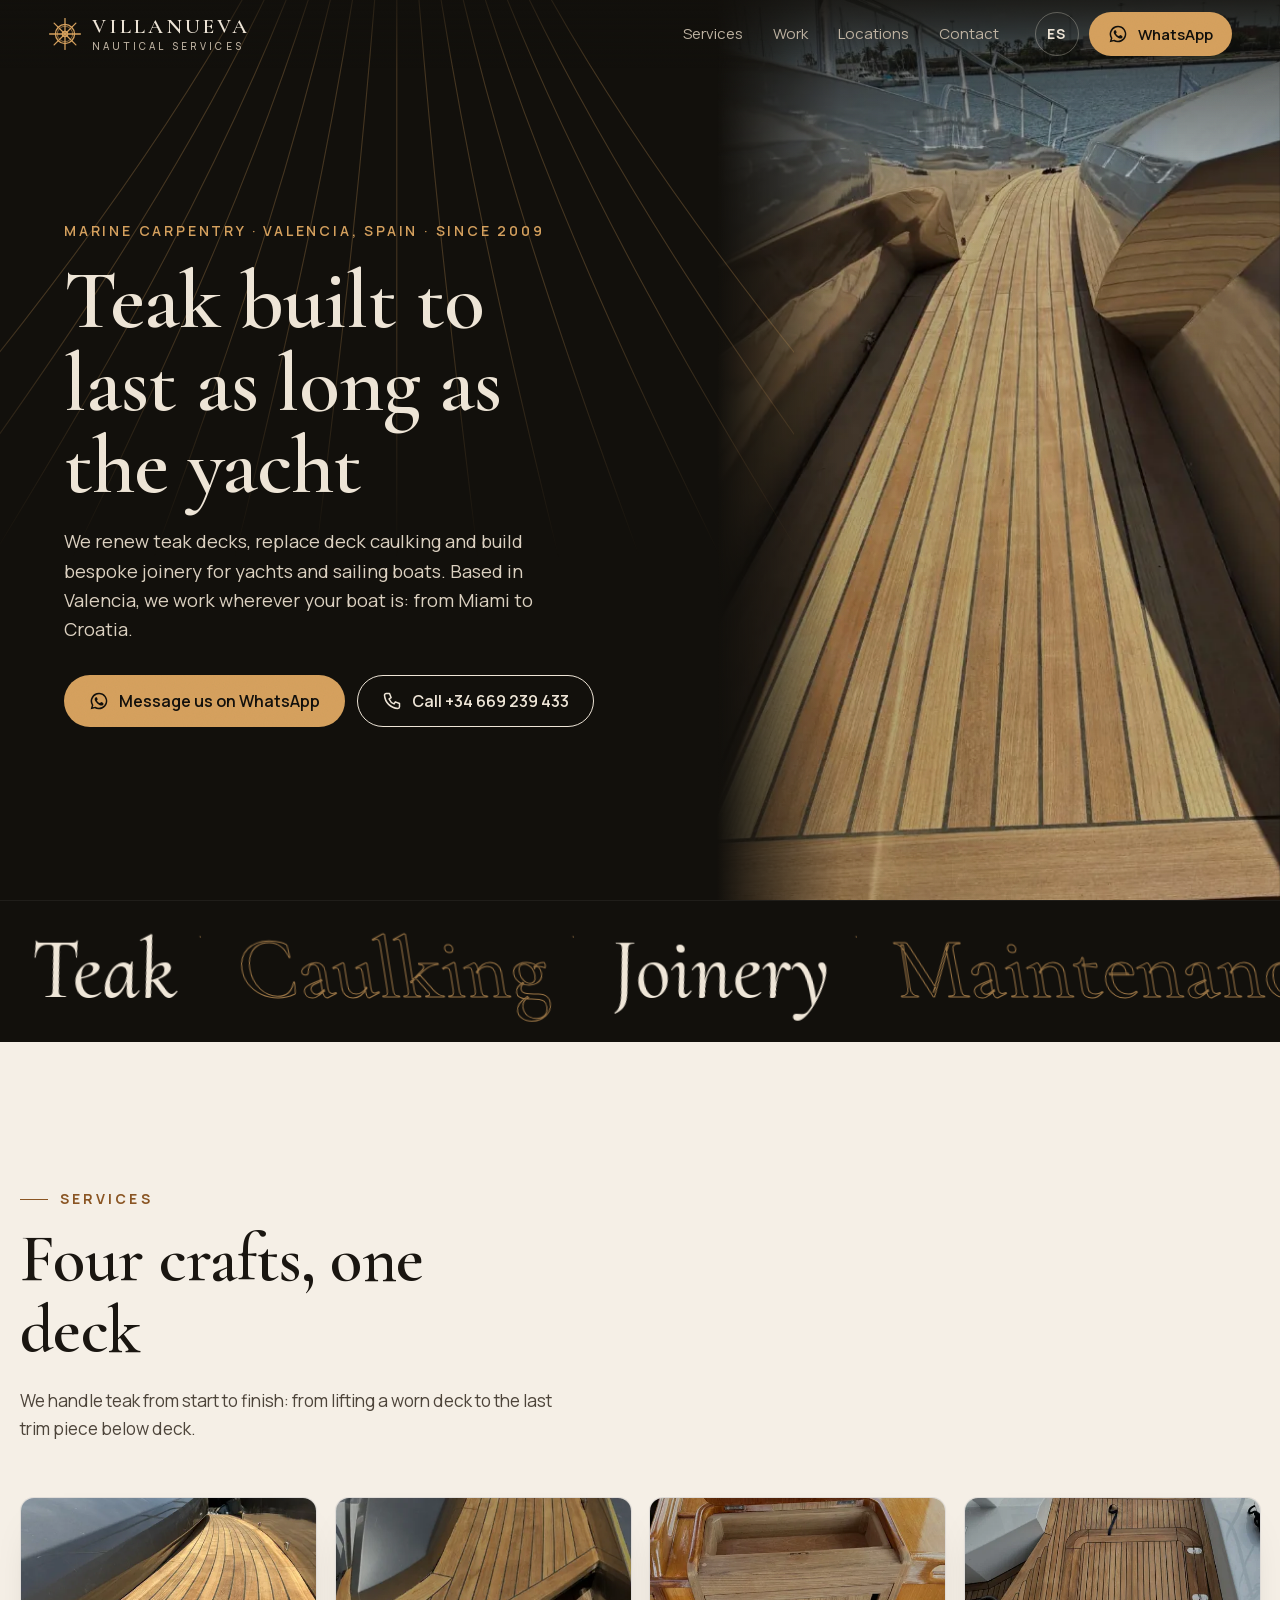
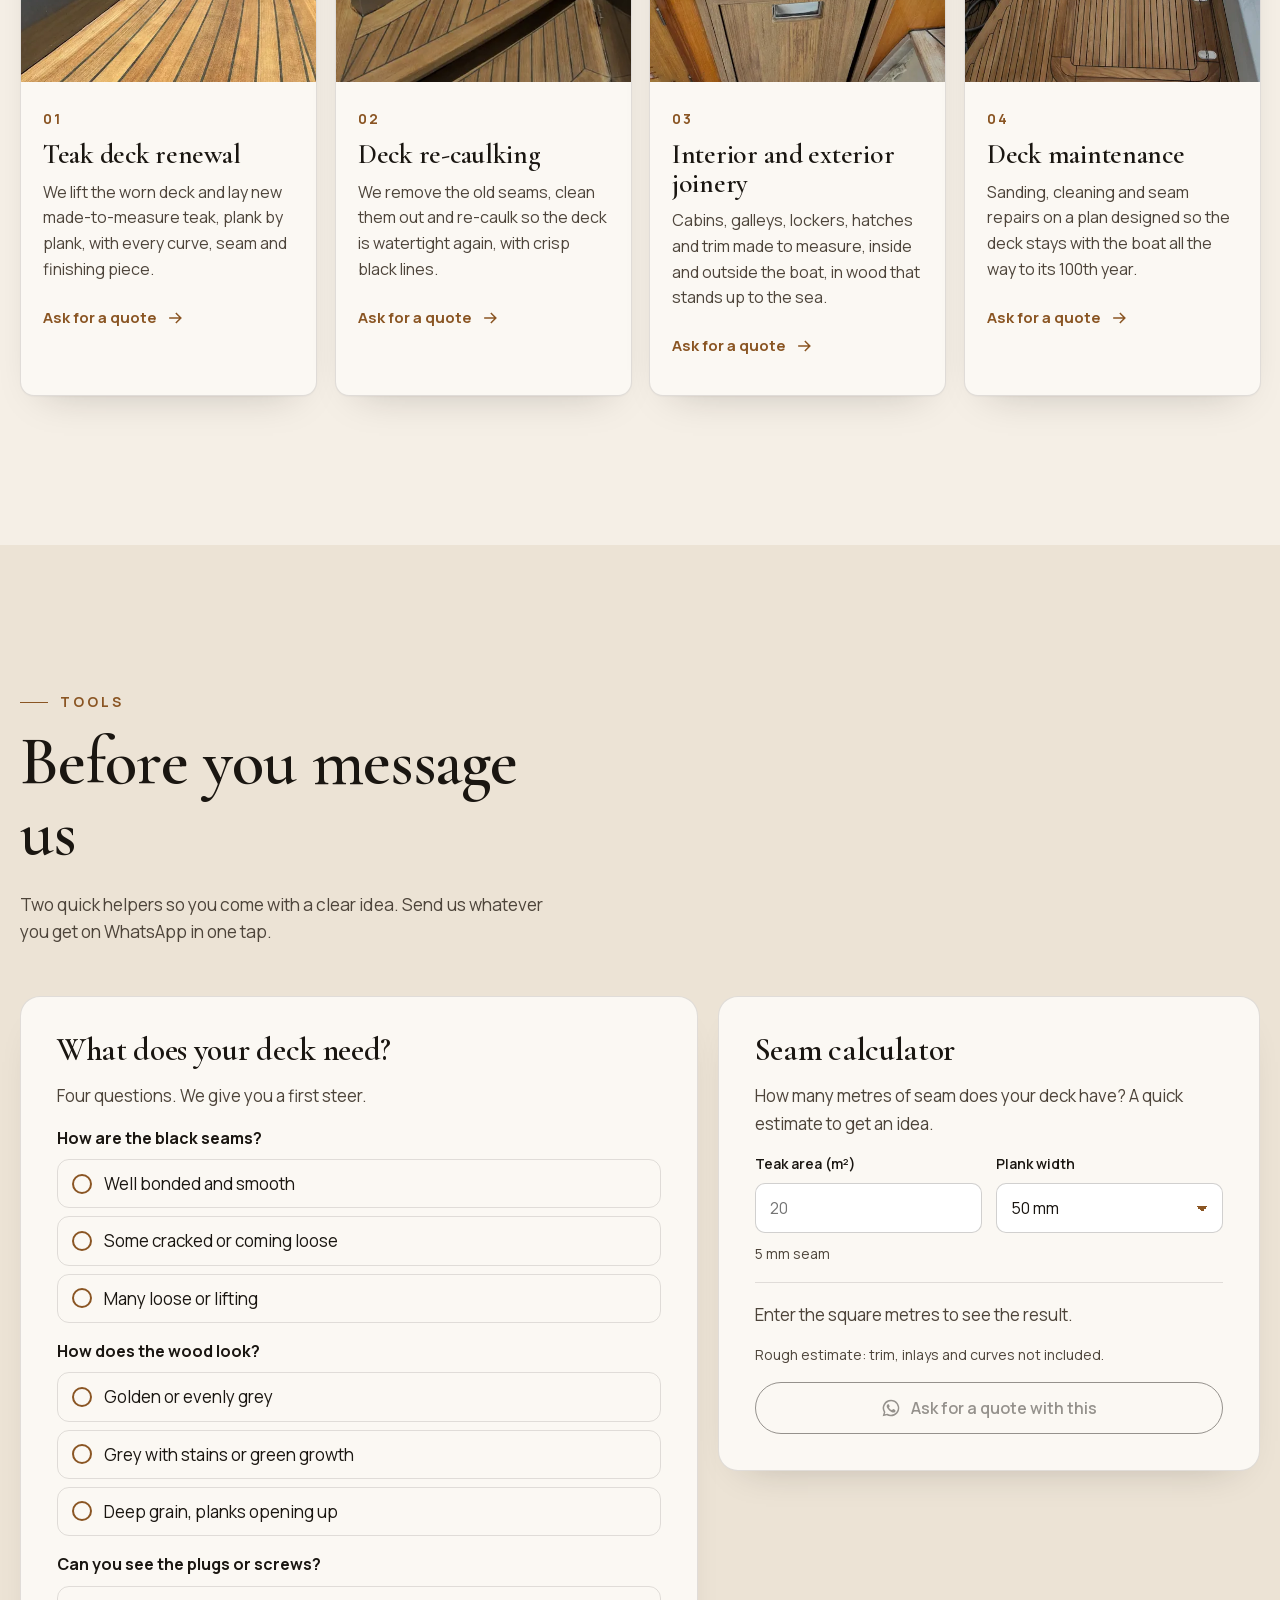
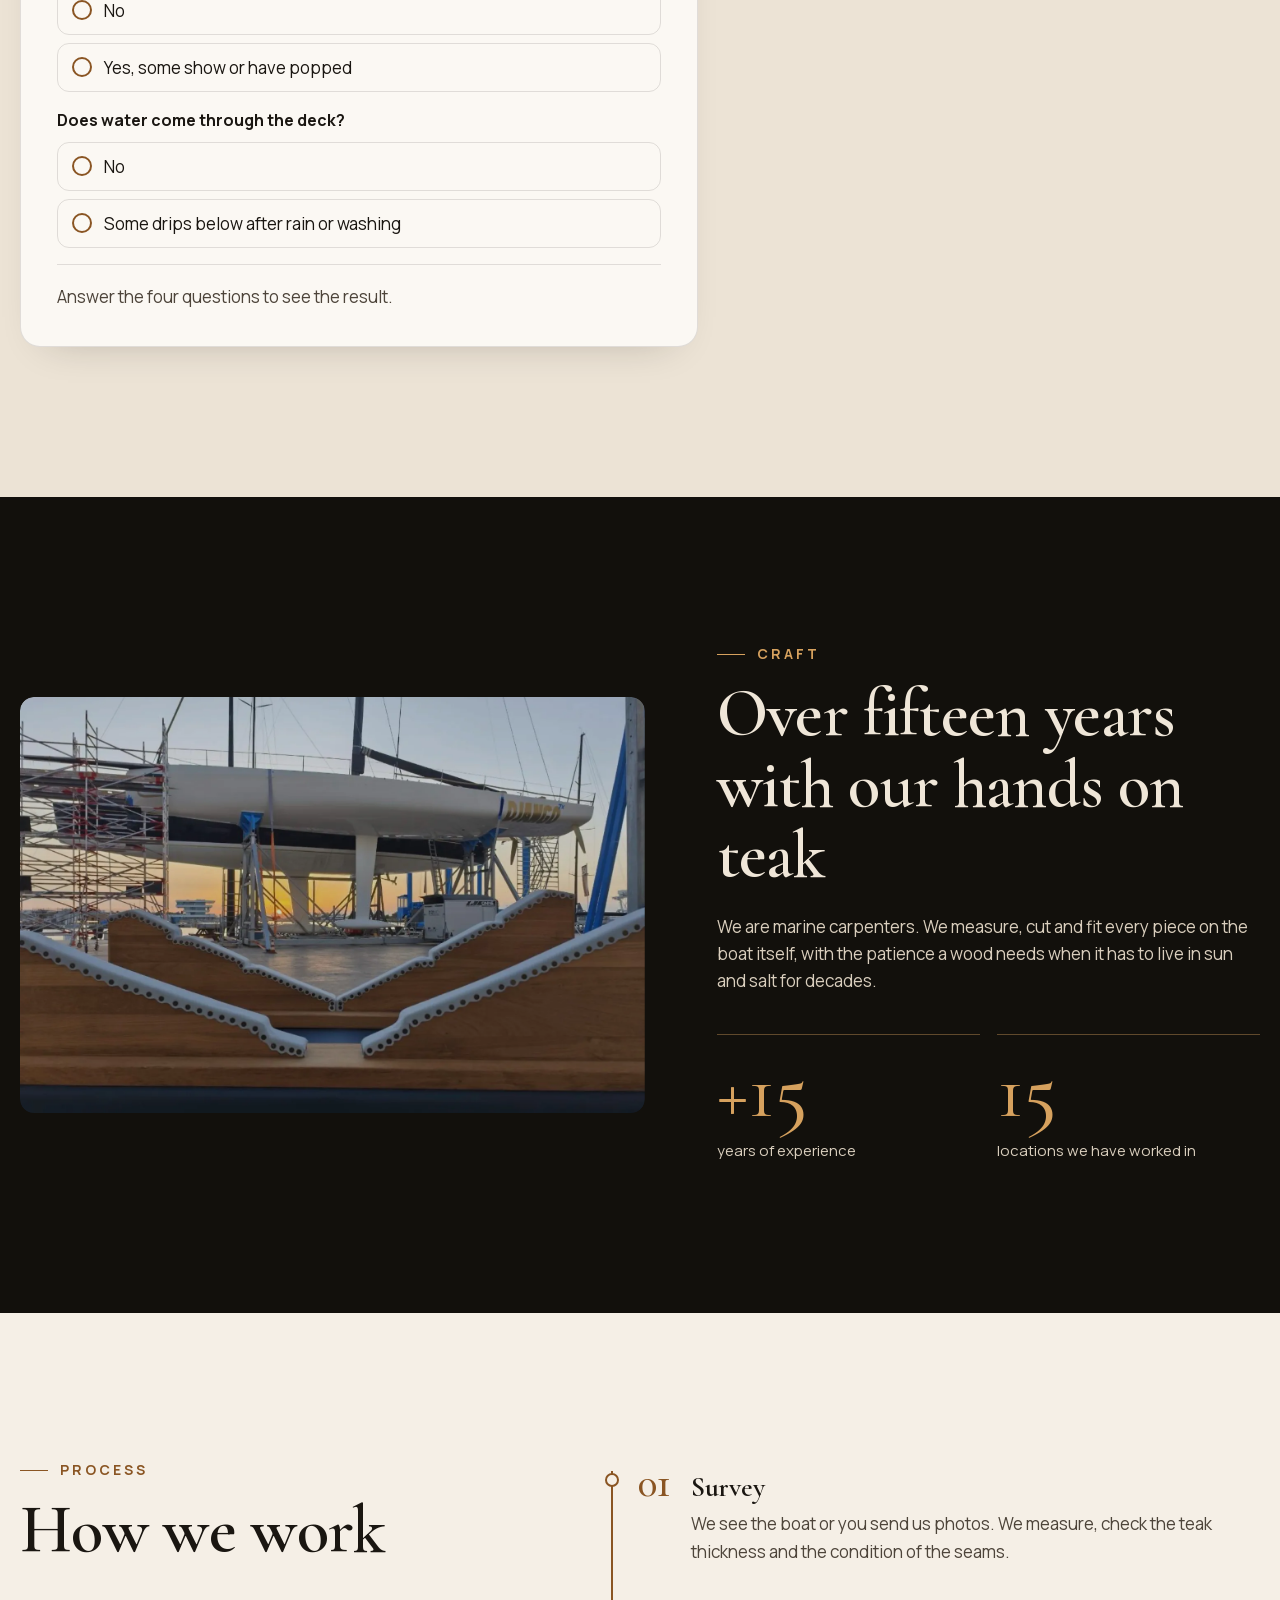
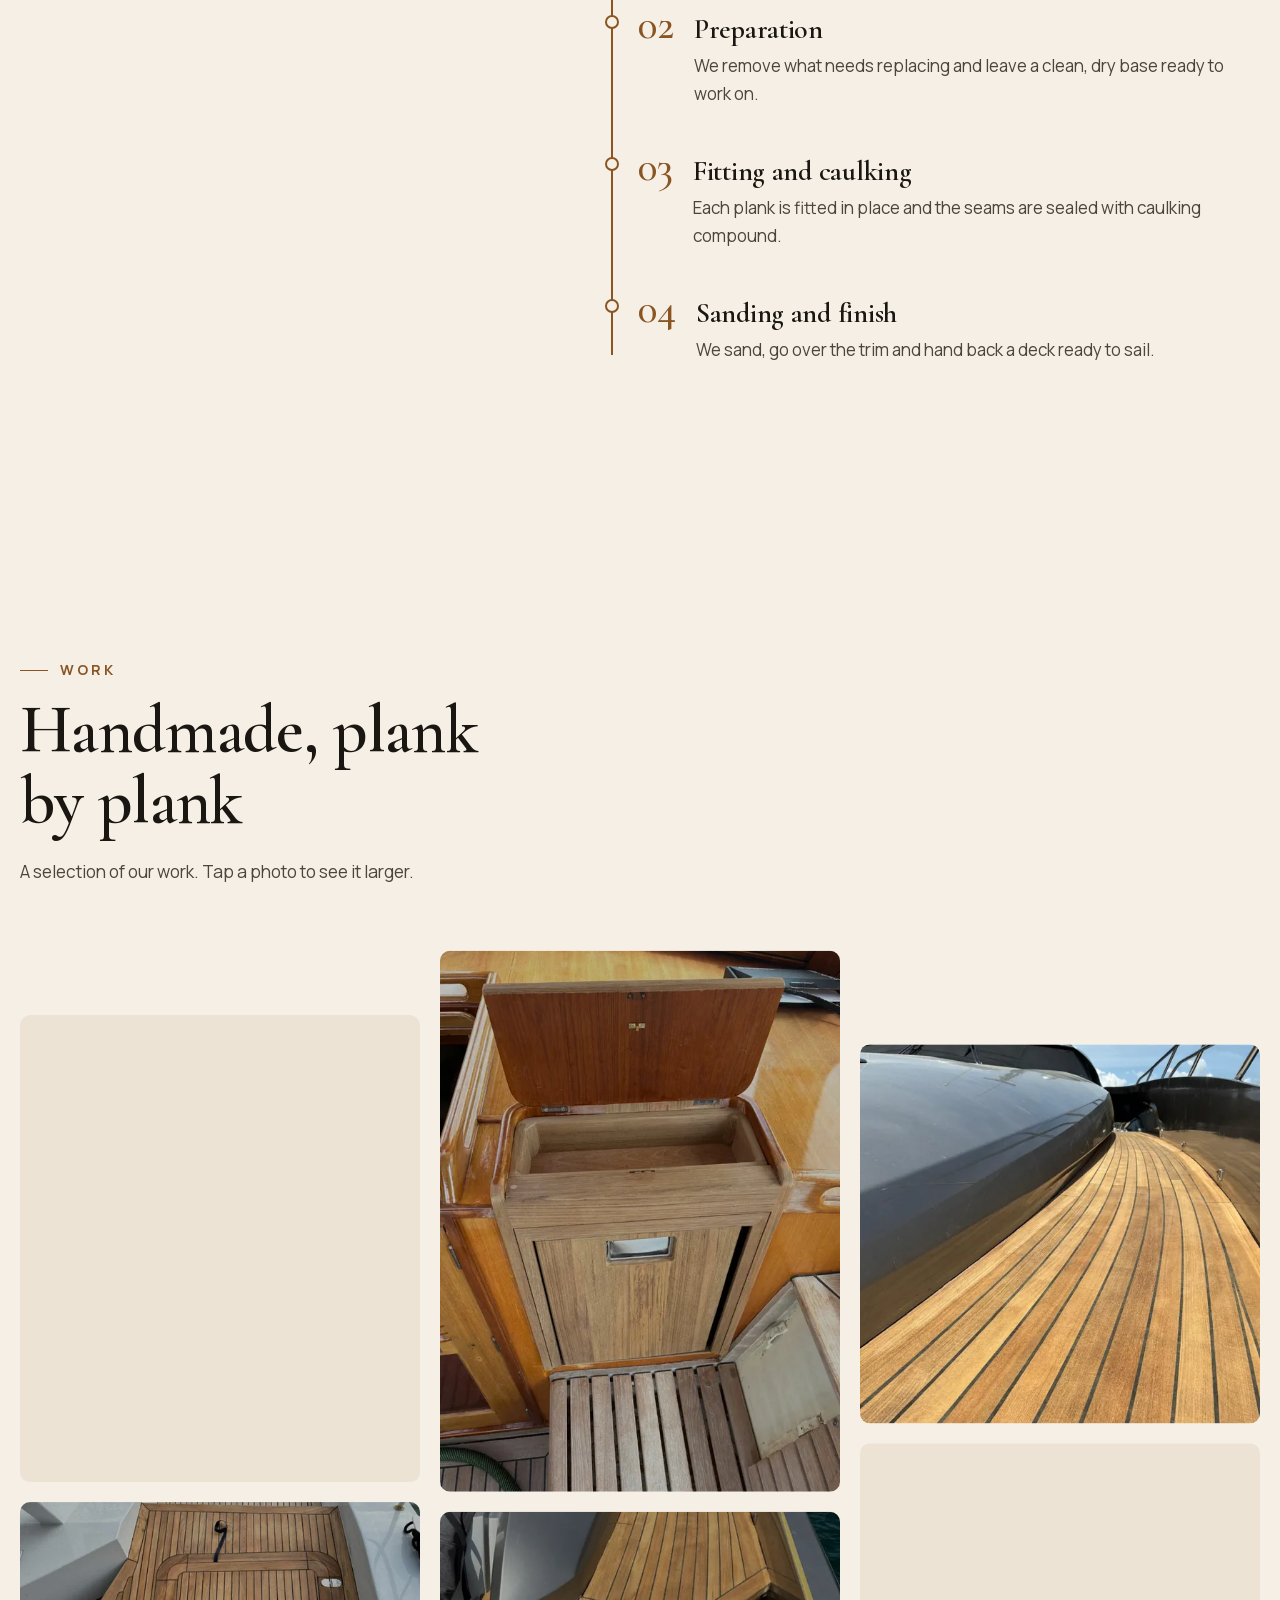
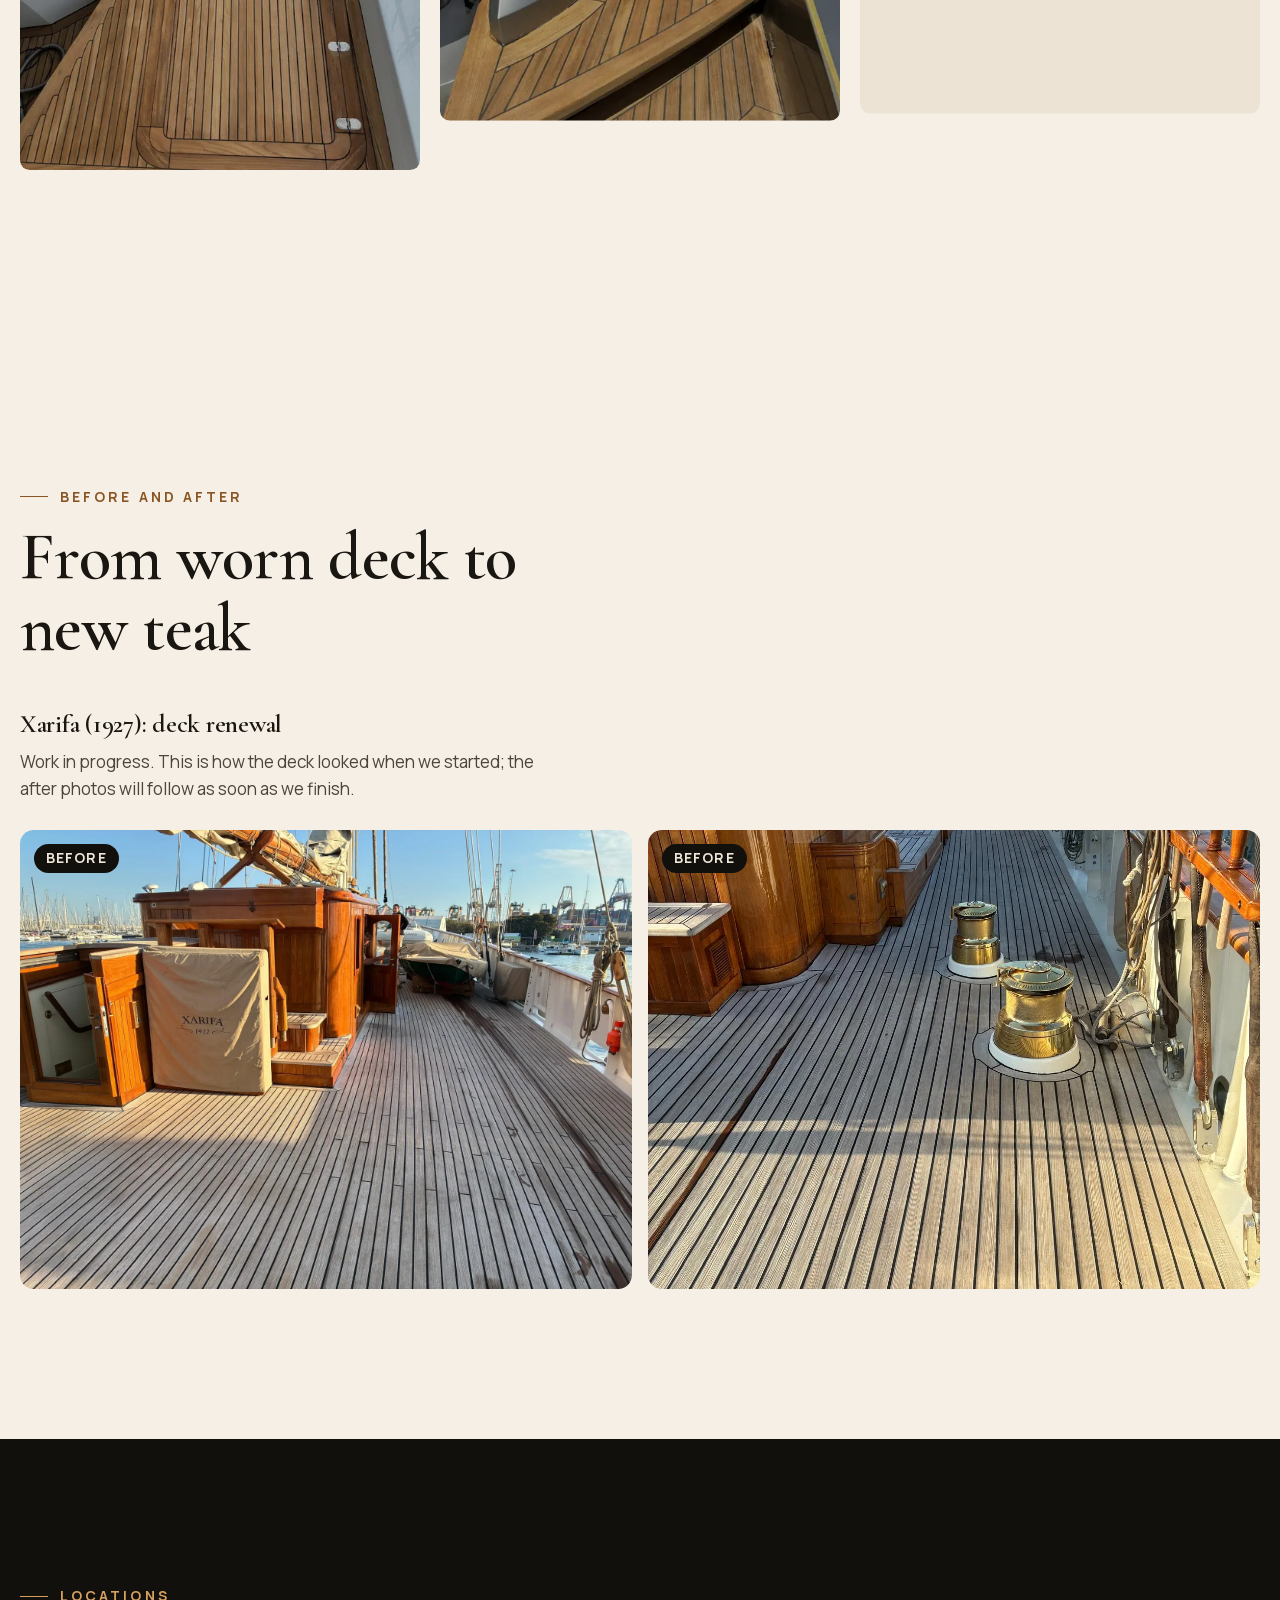
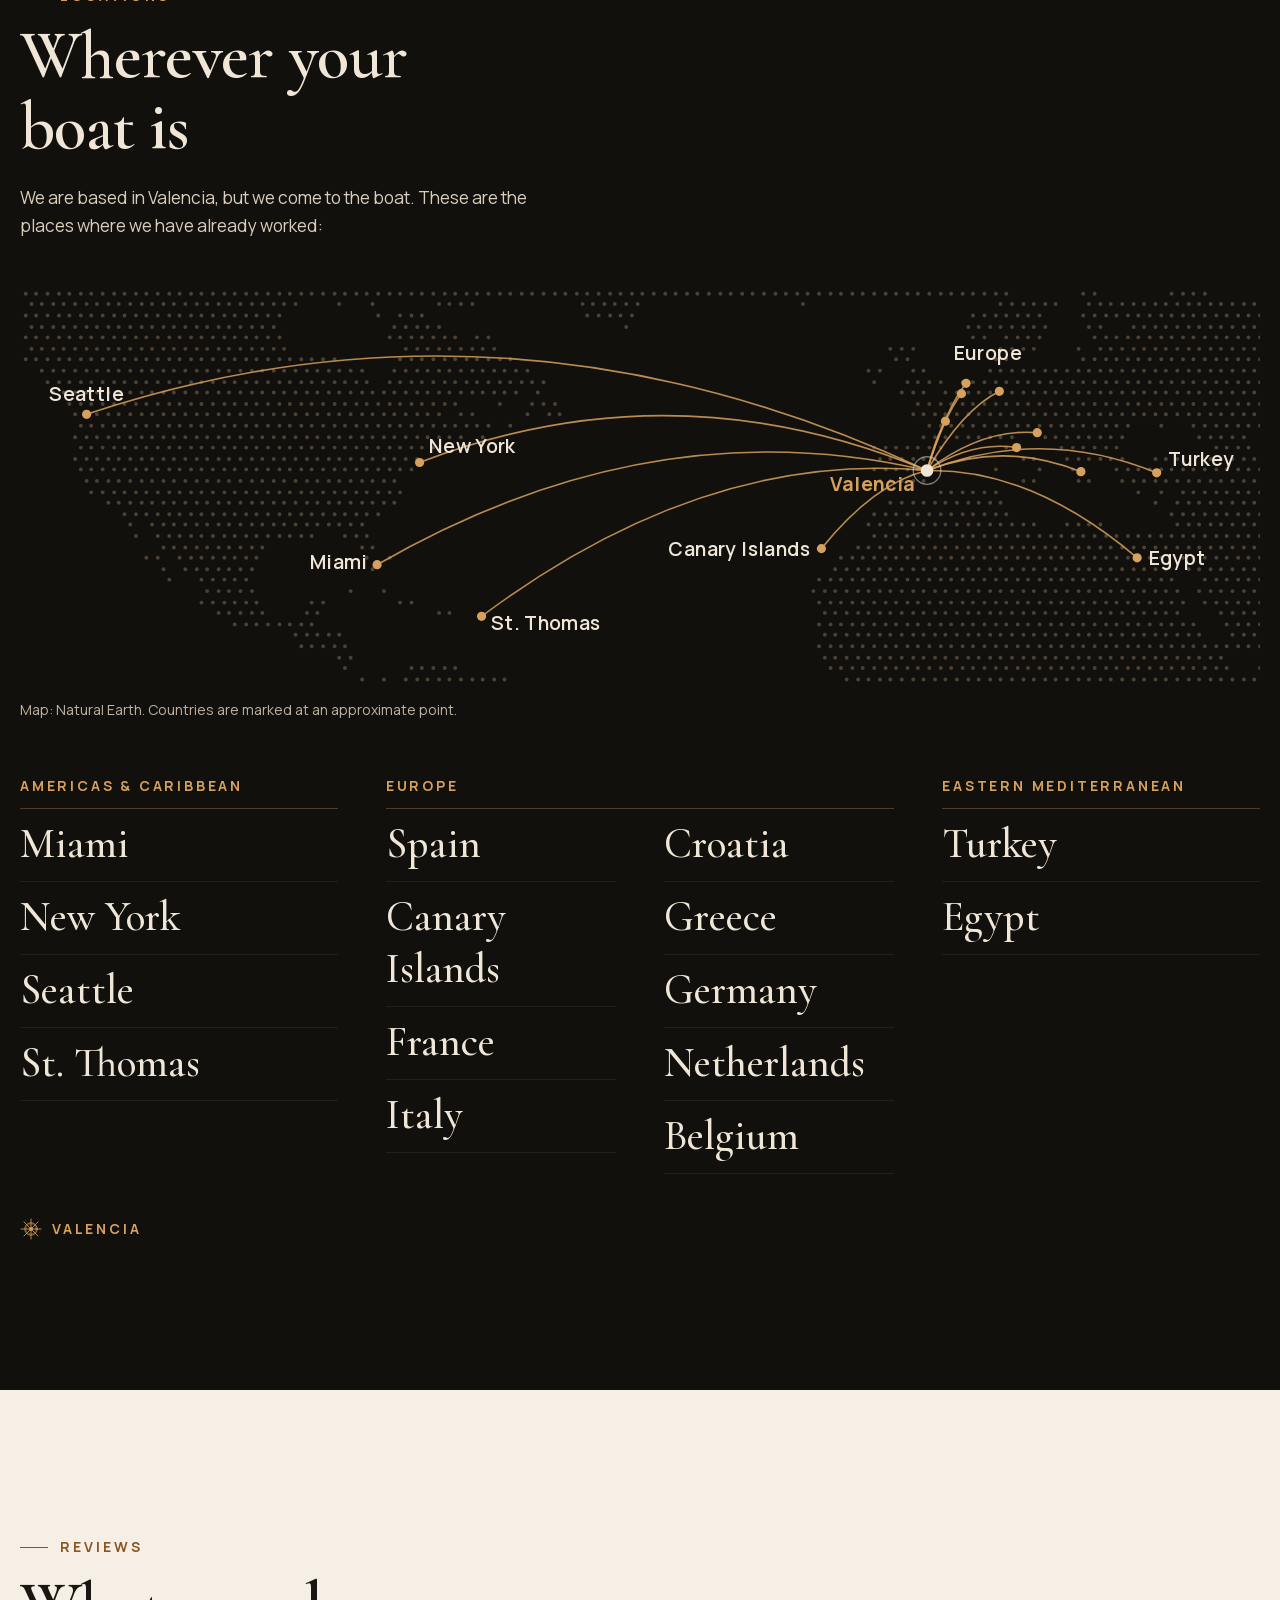
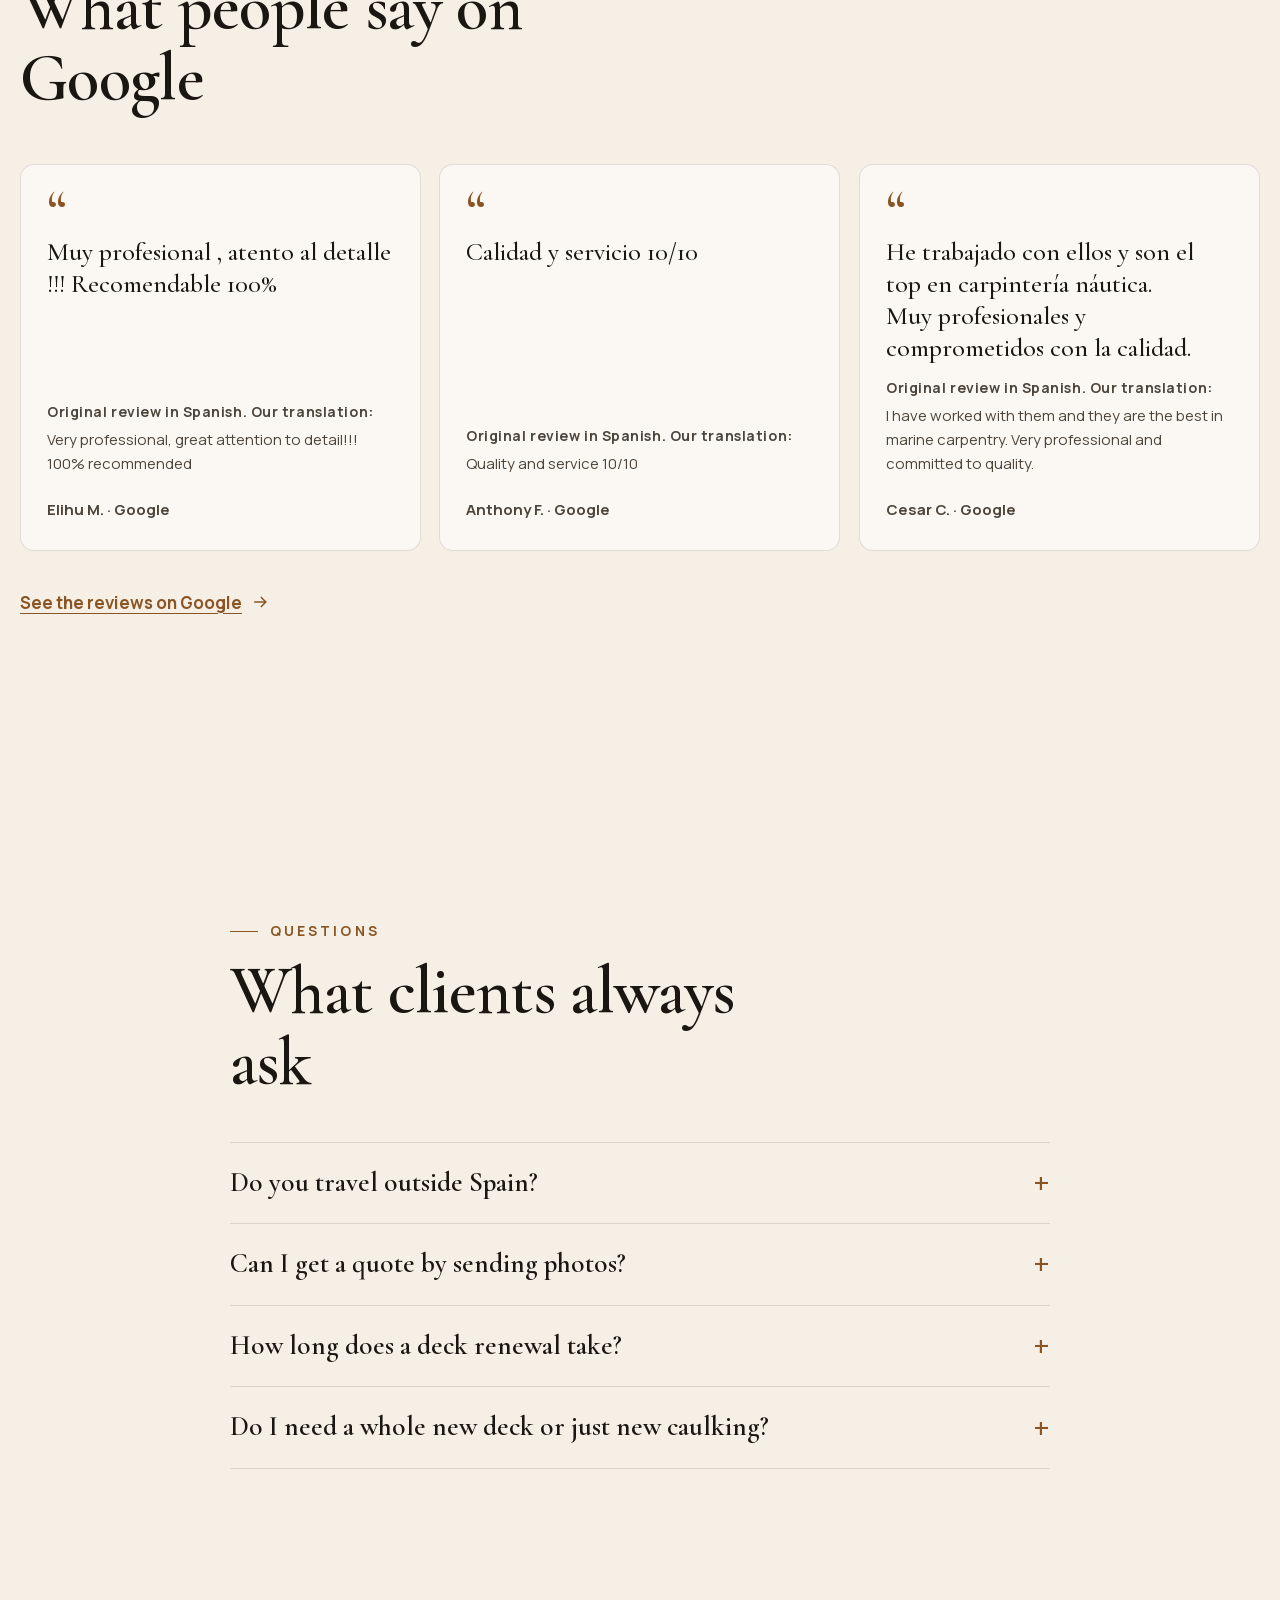
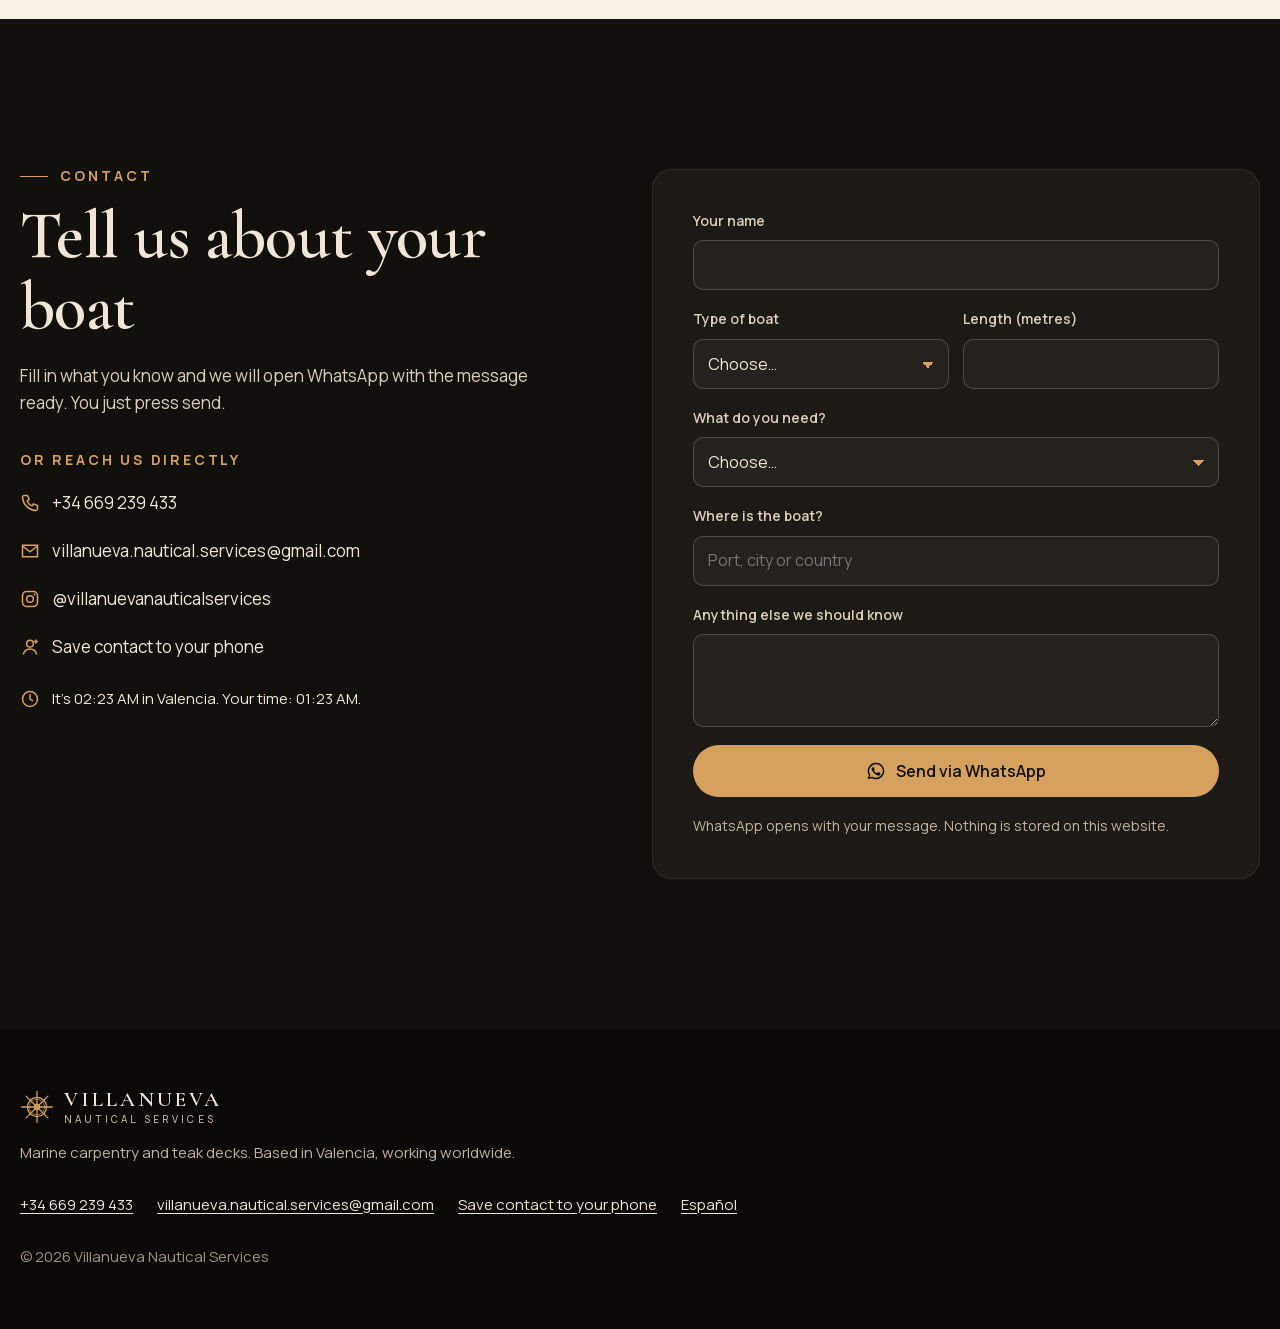
==== commit 2041acc6: "Quita la marca Sikaflex de toda la web (juntas / calafateado) Co-Authored-By: Claude Opus 5.5 <norep" ====
--- a/en/index.html
+++ b/en/index.html
@@ -23,9 +23,9 @@
 <meta name="twitter:card" content="summary_large_image">
 <link rel="icon" href="../assets/favicon.svg" type="image/svg+xml">
 <link rel="preload" href="../assets/fonts/Cormorant.woff2" as="font" type="font/woff2" crossorigin>
-<link rel="stylesheet" href="../assets/fonts.css?v=4">
-<link rel="stylesheet" href="../assets/movimiento.css?v=4">
-<link rel="stylesheet" href="../assets/site.css?v=4">
+<link rel="stylesheet" href="../assets/fonts.css?v=5">
+<link rel="stylesheet" href="../assets/movimiento.css?v=5">
+<link rel="stylesheet" href="../assets/site.css?v=5">
 <script>document.documentElement.classList.add('js')</script>
 <script type="application/ld+json">{"@context":"https://schema.org","@type":"LocalBusiness","name":"Villanueva Nautical Services","description":"Teak deck renewal, re-caulking and bespoke marine joinery. Based in Valencia, Spain, working wherever your yacht is.","url":"https://nuriars2404-ops.github.io/villanueva-nautical/en/","image":"https://nuriars2404-ops.github.io/villanueva-nautical/img/compartir.jpg","logo":"https://nuriars2404-ops.github.io/villanueva-nautical/img/logo.png","telephone":"+34669239433","email":"villanueva.nautical.services@gmail.com","foundingDate":"2009","address":{"@type":"PostalAddress","addressLocality":"Valencia","addressCountry":"ES"},"areaServed":["Miami","New York","Seattle","St. Thomas","Spain","Canary Islands","France","Italy","Croatia","Greece","Germany","Netherlands","Belgium","Turkey","Egypt"],"sameAs":["https://www.instagram.com/villanuevanauticalservices/"]}</script>
 </head>
@@ -70,8 +70,8 @@
       </article>
       <article class="card servicio" style="--k:1">
         <picture><source type="image/webp" srcset="../img/cubierta-angulo-560.webp 560w, ../img/cubierta-angulo-787.webp 787w" sizes="(min-width: 900px) 24vw, (min-width: 600px) 45vw, 100vw"><img src="../img/cubierta-angulo-787.jpg" srcset="../img/cubierta-angulo-560.jpg 560w, ../img/cubierta-angulo-787.jpg 787w" sizes="(min-width: 900px) 24vw, (min-width: 600px) 45vw, 100vw" width="787" height="411" alt="Angled joint between two sections of teak deck" loading="lazy" decoding="async"></picture>
-        <div class="servicio-txt"><span class="num">02</span><h3>Sikaflex re-caulking</h3><p>We remove the old seams, clean them out and re-caulk so the deck is watertight again, with crisp black lines.</p>
-        <a class="servicio-cta" href="https://wa.me/34669239433?text=Hello%2C%20I%27m%20writing%20from%20the%20Villanueva%20Nautical%20Services%20website.%20I%27d%20like%20some%20information%20about%20Sikaflex%20re-caulking" target="_blank" rel="noopener">Ask for a quote <svg class="ico" viewBox="0 0 24 24" aria-hidden="true"><path fill="none" stroke="currentColor" stroke-width="1.8" d="M5 12h14M13 6l6 6-6 6"/></svg></a></div>
+        <div class="servicio-txt"><span class="num">02</span><h3>Deck re-caulking</h3><p>We remove the old seams, clean them out and re-caulk so the deck is watertight again, with crisp black lines.</p>
+        <a class="servicio-cta" href="https://wa.me/34669239433?text=Hello%2C%20I%27m%20writing%20from%20the%20Villanueva%20Nautical%20Services%20website.%20I%27d%20like%20some%20information%20about%20deck%20re-caulking" target="_blank" rel="noopener">Ask for a quote <svg class="ico" viewBox="0 0 24 24" aria-hidden="true"><path fill="none" stroke="currentColor" stroke-width="1.8" d="M5 12h14M13 6l6 6-6 6"/></svg></a></div>
       </article>
       <article class="card servicio" style="--k:2">
         <picture><source type="image/webp" srcset="../img/cofre-interior-560.webp 560w, ../img/cofre-interior-737.webp 737w" sizes="(min-width: 900px) 24vw, (min-width: 600px) 45vw, 100vw"><img src="../img/cofre-interior-737.jpg" srcset="../img/cofre-interior-560.jpg 560w, ../img/cofre-interior-737.jpg 737w" sizes="(min-width: 900px) 24vw, (min-width: 600px) 45vw, 100vw" width="737" height="998" alt="Interior teak locker with open lid and slatted door" loading="lazy" decoding="async"></picture>
@@ -93,7 +93,7 @@
     <h2>Before you message us</h2>
     <p class="intro">Two quick helpers so you come with a clear idea. Send us whatever you get on WhatsApp in one tap.</p>
     <div class="herr-grid">
-      <form class="panel diag" data-res='{&quot;mant&quot;: [&quot;Maintenance&quot;, &quot;The deck seems to be in good shape. Timely cleaning and seam touch-ups make teak last much longer.&quot;], &quot;sika&quot;: [&quot;Sikaflex re-caulking&quot;, &quot;The seams come first. If the teak still has enough thickness, re-caulking and sanding usually brings the deck back to life.&quot;], &quot;reno&quot;: [&quot;Check the teak thickness&quot;, &quot;What you describe may mean there is little wood left. The thickness needs measuring to know whether a new deck is worth it or new seams are enough.&quot;]}' novalidate>
+      <form class="panel diag" data-res='{&quot;mant&quot;: [&quot;Maintenance&quot;, &quot;The deck seems to be in good shape. Timely cleaning and seam touch-ups make teak last much longer.&quot;], &quot;juntas&quot;: [&quot;Deck re-caulking&quot;, &quot;The seams come first. If the teak still has enough thickness, re-caulking and sanding usually brings the deck back to life.&quot;], &quot;reno&quot;: [&quot;Check the teak thickness&quot;, &quot;What you describe may mean there is little wood left. The thickness needs measuring to know whether a new deck is worth it or new seams are enough.&quot;]}' novalidate>
         <h3>What does your deck need?</h3>
         <p class="panel-p">Four questions. We give you a first steer.</p>
         <fieldset class="preg"><legend>How are the black seams?</legend><label class="opc"><input type="radio" name="d-juntas" value="0" data-txt="Well bonded and smooth"><span>Well bonded and smooth</span></label><label class="opc"><input type="radio" name="d-juntas" value="1" data-txt="Some cracked or coming loose"><span>Some cracked or coming loose</span></label><label class="opc"><input type="radio" name="d-juntas" value="2" data-txt="Many loose or lifting"><span>Many loose or lifting</span></label></fieldset><fieldset class="preg"><legend>How does the wood look?</legend><label class="opc"><input type="radio" name="d-madera" value="0" data-txt="Golden or evenly grey"><span>Golden or evenly grey</span></label><label class="opc"><input type="radio" name="d-madera" value="1" data-txt="Grey with stains or green growth"><span>Grey with stains or green growth</span></label><label class="opc"><input type="radio" name="d-madera" value="2" data-txt="Deep grain, planks opening up"><span>Deep grain, planks opening up</span></label></fieldset><fieldset class="preg"><legend>Can you see the plugs or screws?</legend><label class="opc"><input type="radio" name="d-tapones" value="0" data-txt="No"><span>No</span></label><label class="opc"><input type="radio" name="d-tapones" value="2" data-txt="Yes, some show or have popped"><span>Yes, some show or have popped</span></label></fieldset><fieldset class="preg"><legend>Does water come through the deck?</legend><label class="opc"><input type="radio" name="d-agua" value="0" data-txt="No"><span>No</span></label><label class="opc"><input type="radio" name="d-agua" value="2" data-txt="Some drips below after rain or washing"><span>Some drips below after rain or washing</span></label></fieldset>
@@ -143,7 +143,7 @@
       <p class="kicker">Process</p>
       <h2>How we work</h2>
     </div>
-    <ol class="pasos"><span class="linea" data-prog aria-hidden="true"></span><li class="step"><span class="paso-n">01</span><div><h3>Survey</h3><p>We see the boat or you send us photos. We measure, check the teak thickness and the condition of the seams.</p></div></li><li class="step"><span class="paso-n">02</span><div><h3>Preparation</h3><p>We remove what needs replacing and leave a clean, dry base ready to work on.</p></div></li><li class="step"><span class="paso-n">03</span><div><h3>Fitting and caulking</h3><p>Each plank is fitted in place and the seams are sealed with Sikaflex.</p></div></li><li class="step"><span class="paso-n">04</span><div><h3>Sanding and finish</h3><p>We sand, go over the trim and hand back a deck ready to sail.</p></div></li></ol>
+    <ol class="pasos"><span class="linea" data-prog aria-hidden="true"></span><li class="step"><span class="paso-n">01</span><div><h3>Survey</h3><p>We see the boat or you send us photos. We measure, check the teak thickness and the condition of the seams.</p></div></li><li class="step"><span class="paso-n">02</span><div><h3>Preparation</h3><p>We remove what needs replacing and leave a clean, dry base ready to work on.</p></div></li><li class="step"><span class="paso-n">03</span><div><h3>Fitting and caulking</h3><p>Each plank is fitted in place and the seams are sealed with caulking compound.</p></div></li><li class="step"><span class="paso-n">04</span><div><h3>Sanding and finish</h3><p>We sand, go over the trim and hand back a deck ready to sail.</p></div></li></ol>
   </div>
 </section>
 
@@ -220,7 +220,7 @@
         <div class="campo"><label for="f-barco">Type of boat</label><select id="f-barco"><option value="">Choose…</option><option>Sailing yacht</option><option>Motor yacht</option><option>Classic boat</option><option>Other</option></select></div>
         <div class="campo"><label for="f-eslora">Length (metres)</label><input id="f-eslora" type="number" inputmode="decimal" min="3" max="120" step="0.1"></div>
       </div>
-      <div class="campo"><label for="f-trabajo">What do you need?</label><select id="f-trabajo"><option value="">Choose…</option><option>Teak deck renewal</option><option>Sikaflex re-caulking</option><option>Interior or exterior joinery</option><option>Deck maintenance</option><option>Something else</option></select></div>
+      <div class="campo"><label for="f-trabajo">What do you need?</label><select id="f-trabajo"><option value="">Choose…</option><option>Teak deck renewal</option><option>Deck re-caulking</option><option>Interior or exterior joinery</option><option>Deck maintenance</option><option>Something else</option></select></div>
       <div class="campo"><label for="f-donde">Where is the boat?</label><input id="f-donde" placeholder="Port, city or country"></div>
       <div class="campo"><label for="f-detalles">Anything else we should know</label><textarea id="f-detalles" name="text" rows="3"></textarea></div>
       <noscript><p class="nota">Write your message and press send: WhatsApp will open.</p></noscript>
@@ -247,7 +247,7 @@
 
 <dialog class="visor" id="visor"><button type="button" class="visor-cerrar" aria-label="Close">×</button></dialog>
 
-<script src="../assets/movimiento.js?v=4"></script>
-<script src="../assets/site.js?v=4"></script>
+<script src="../assets/movimiento.js?v=5"></script>
+<script src="../assets/site.js?v=5"></script>
 </body>
 </html>
